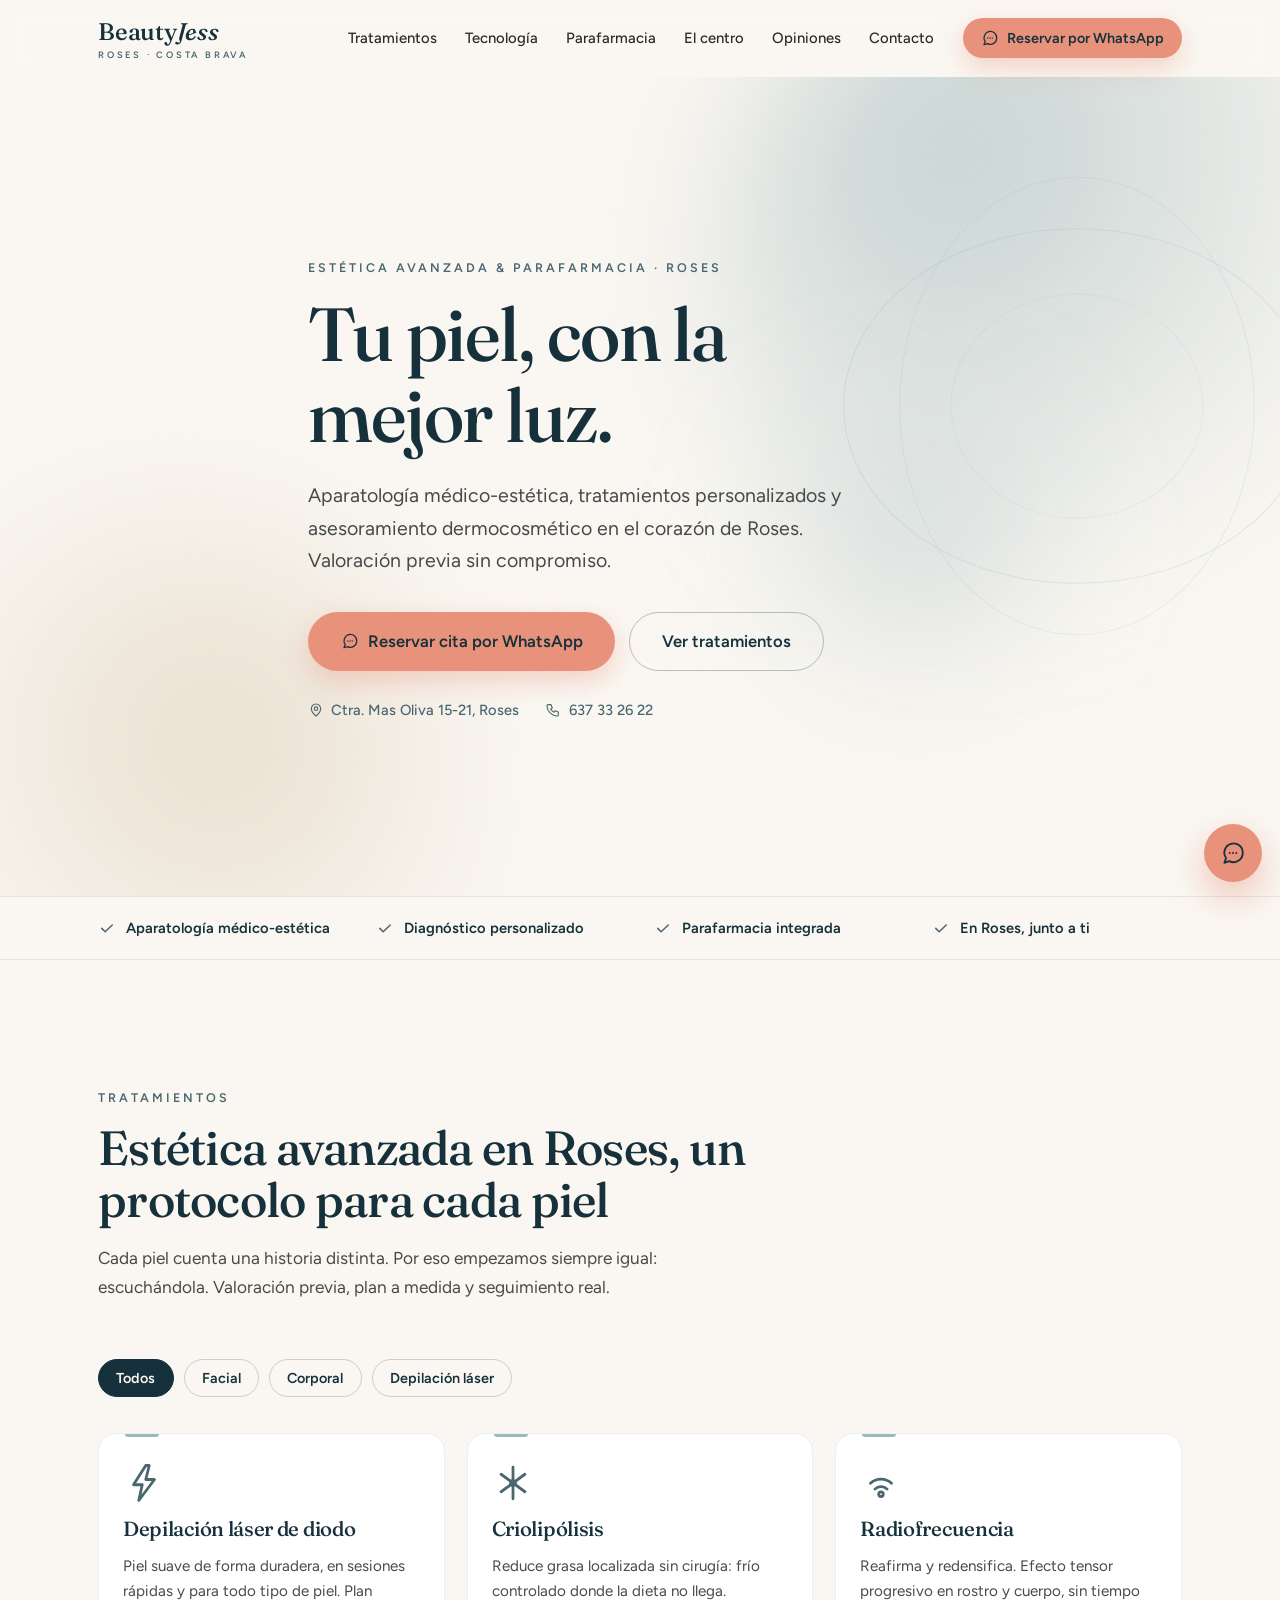
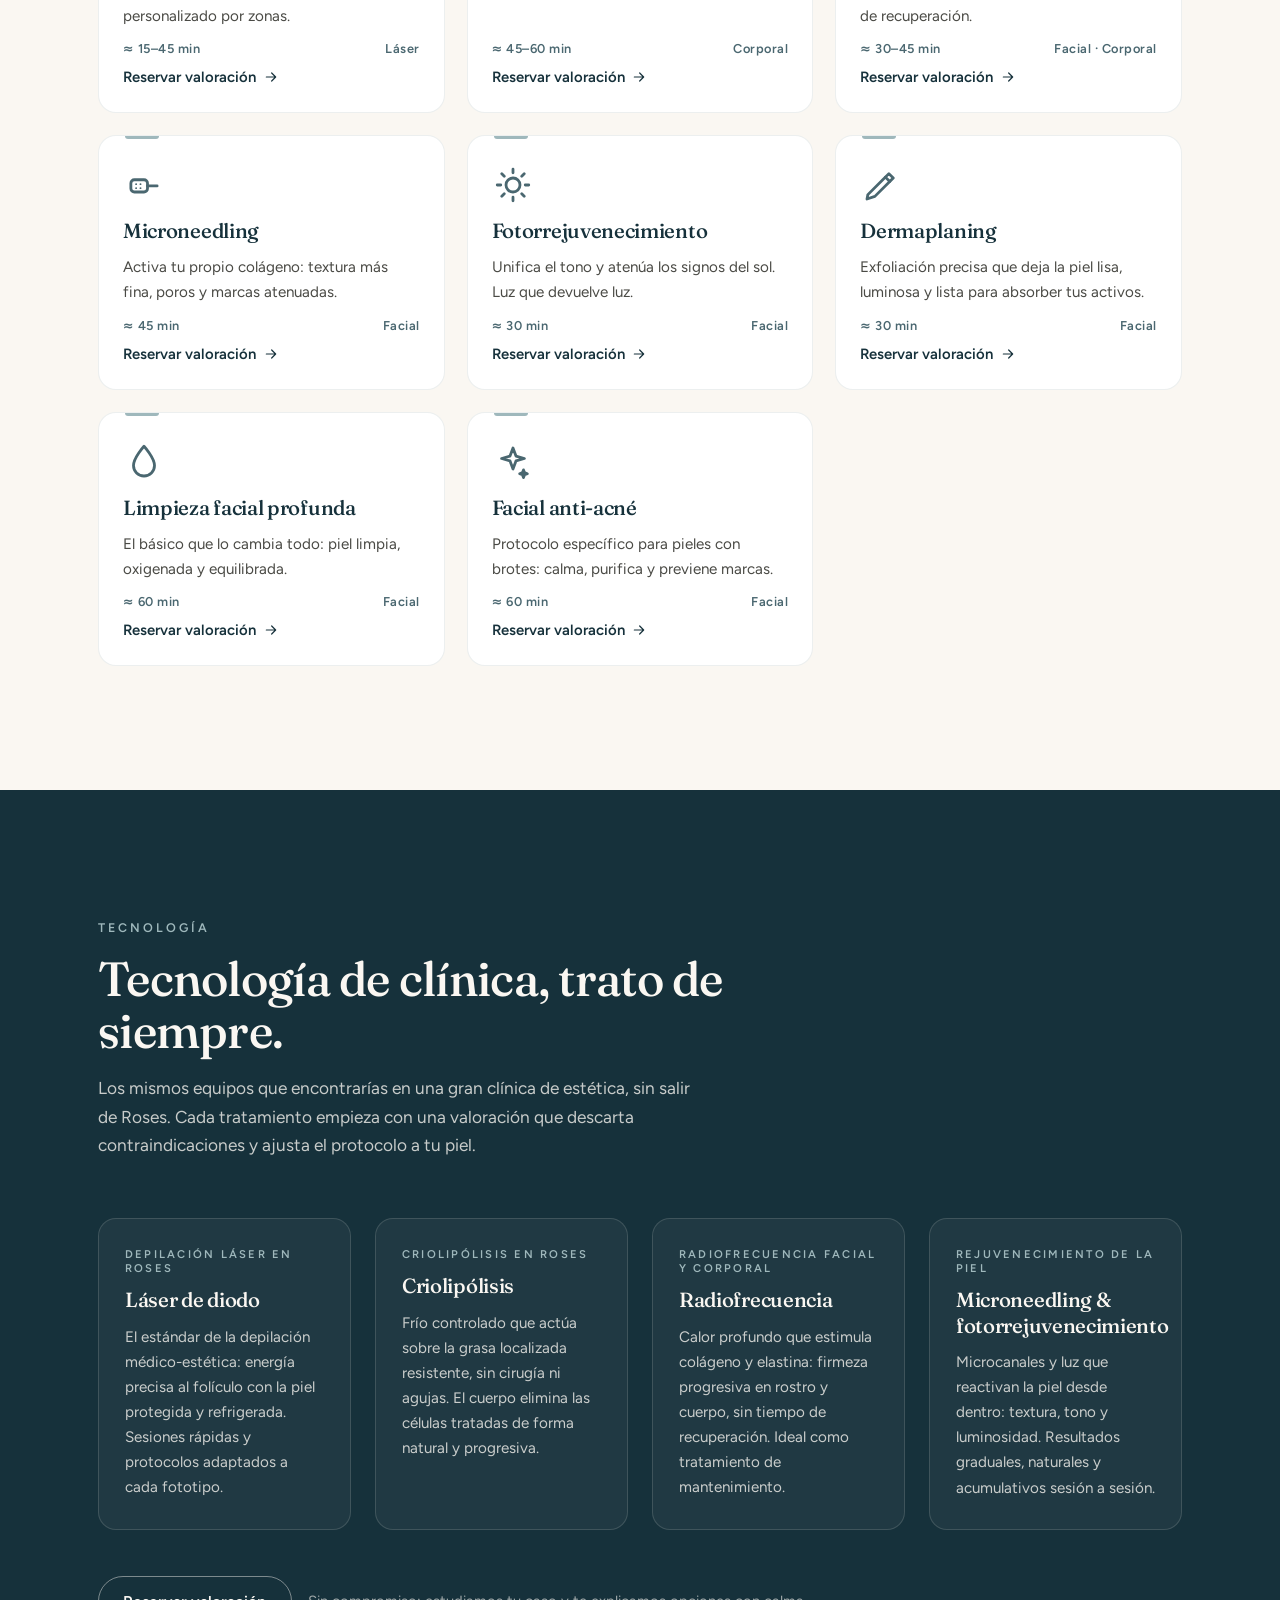
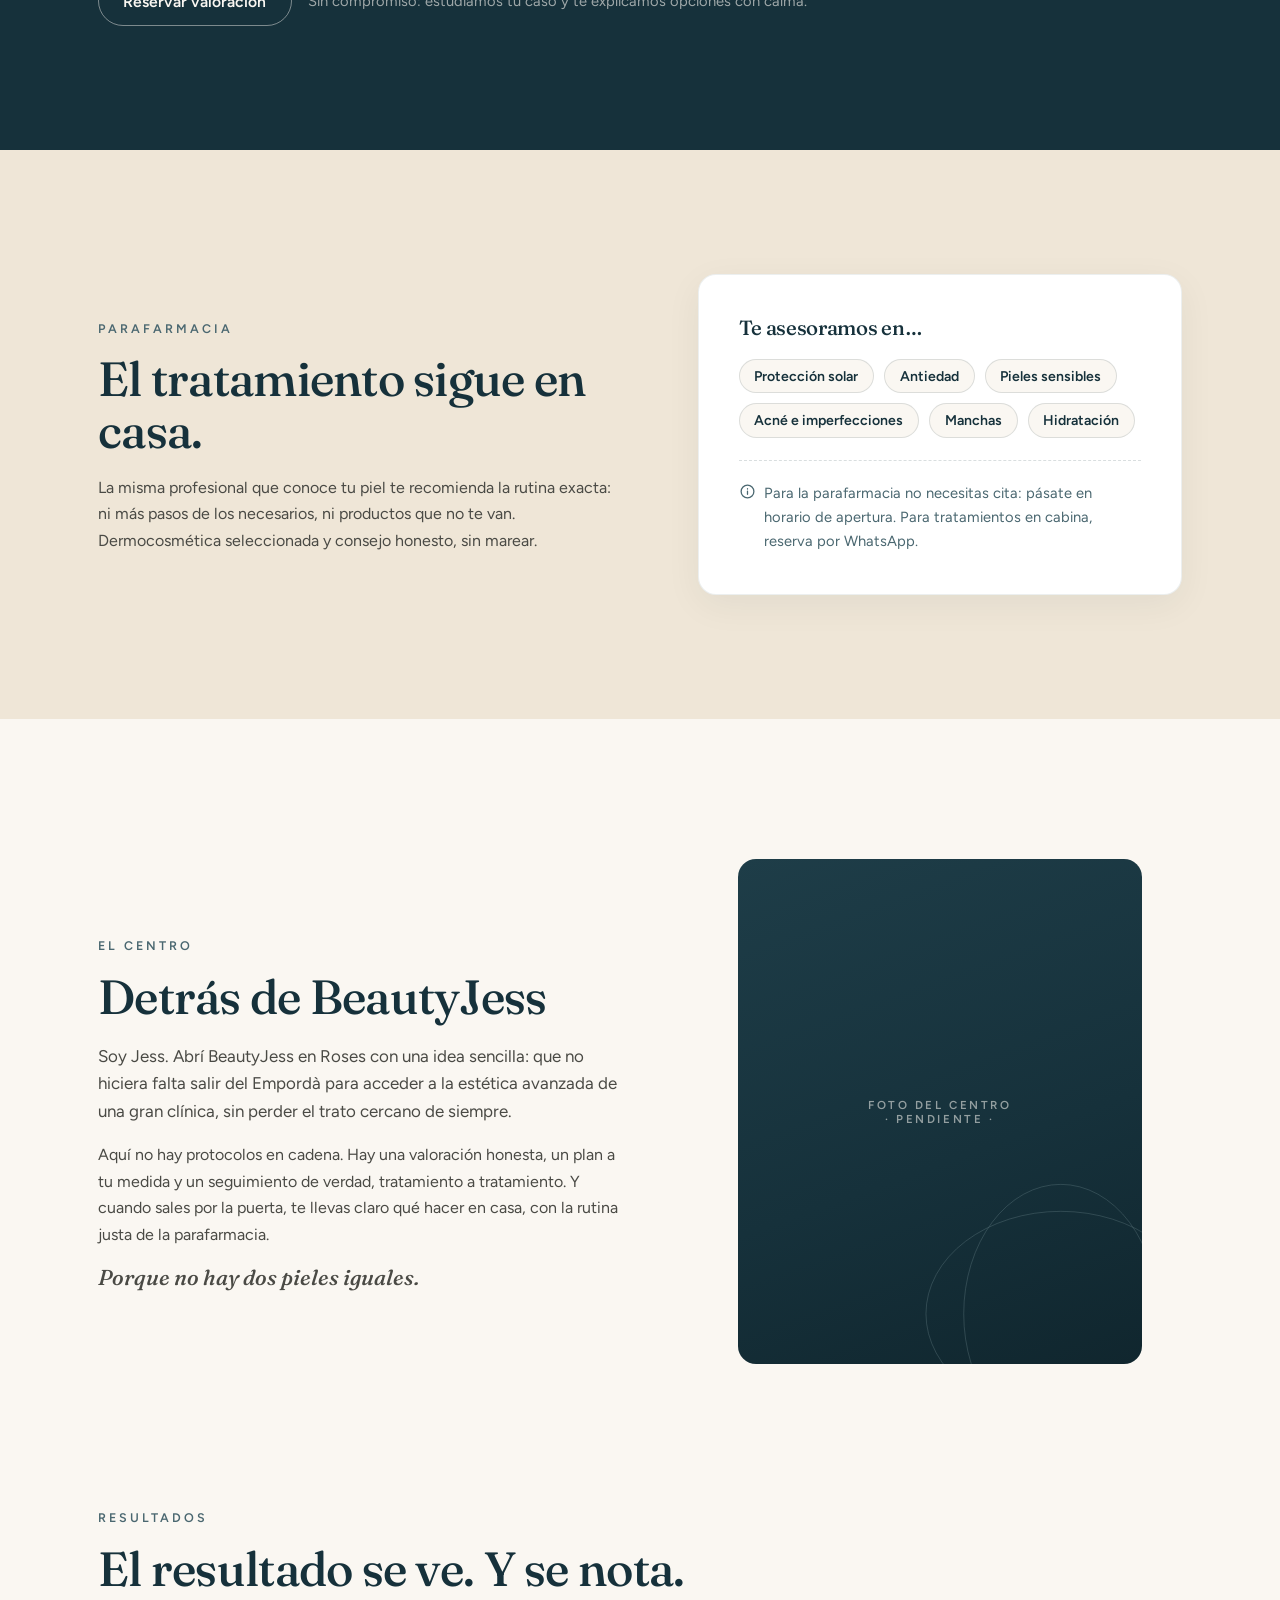
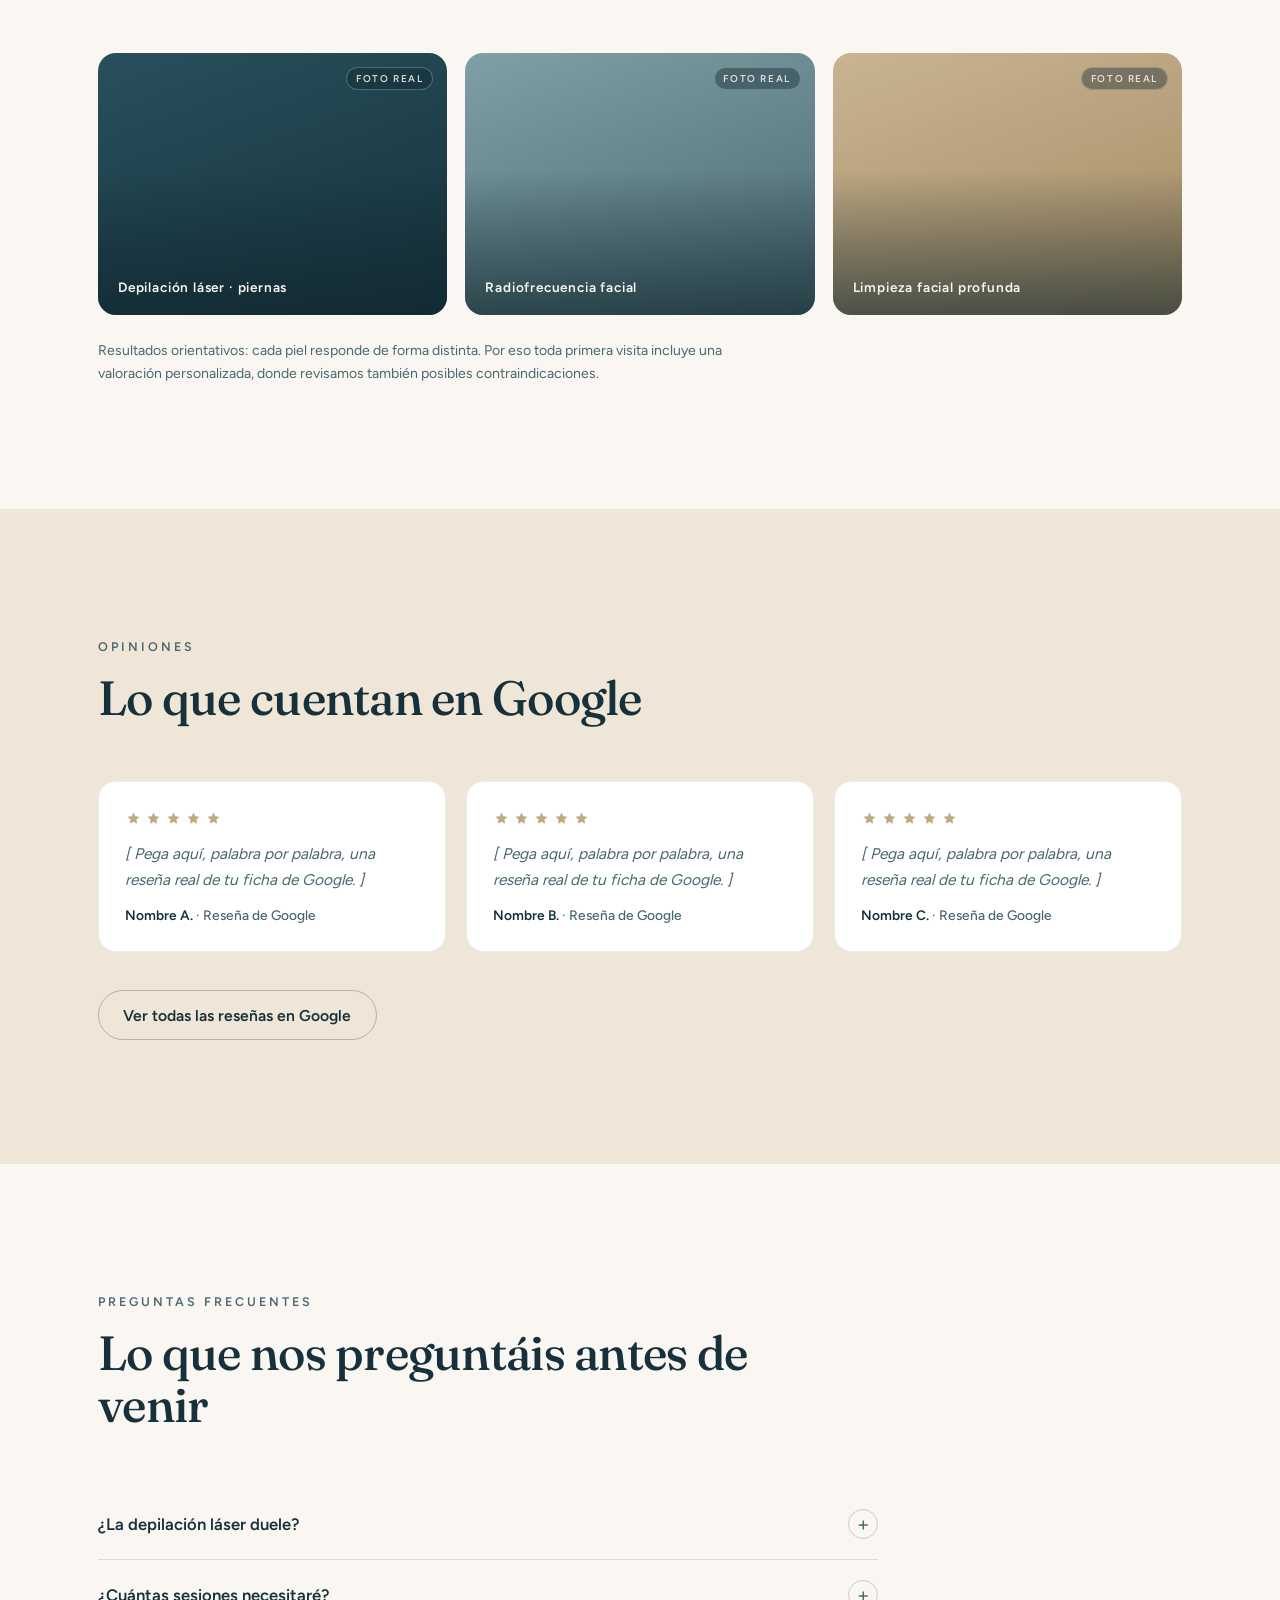
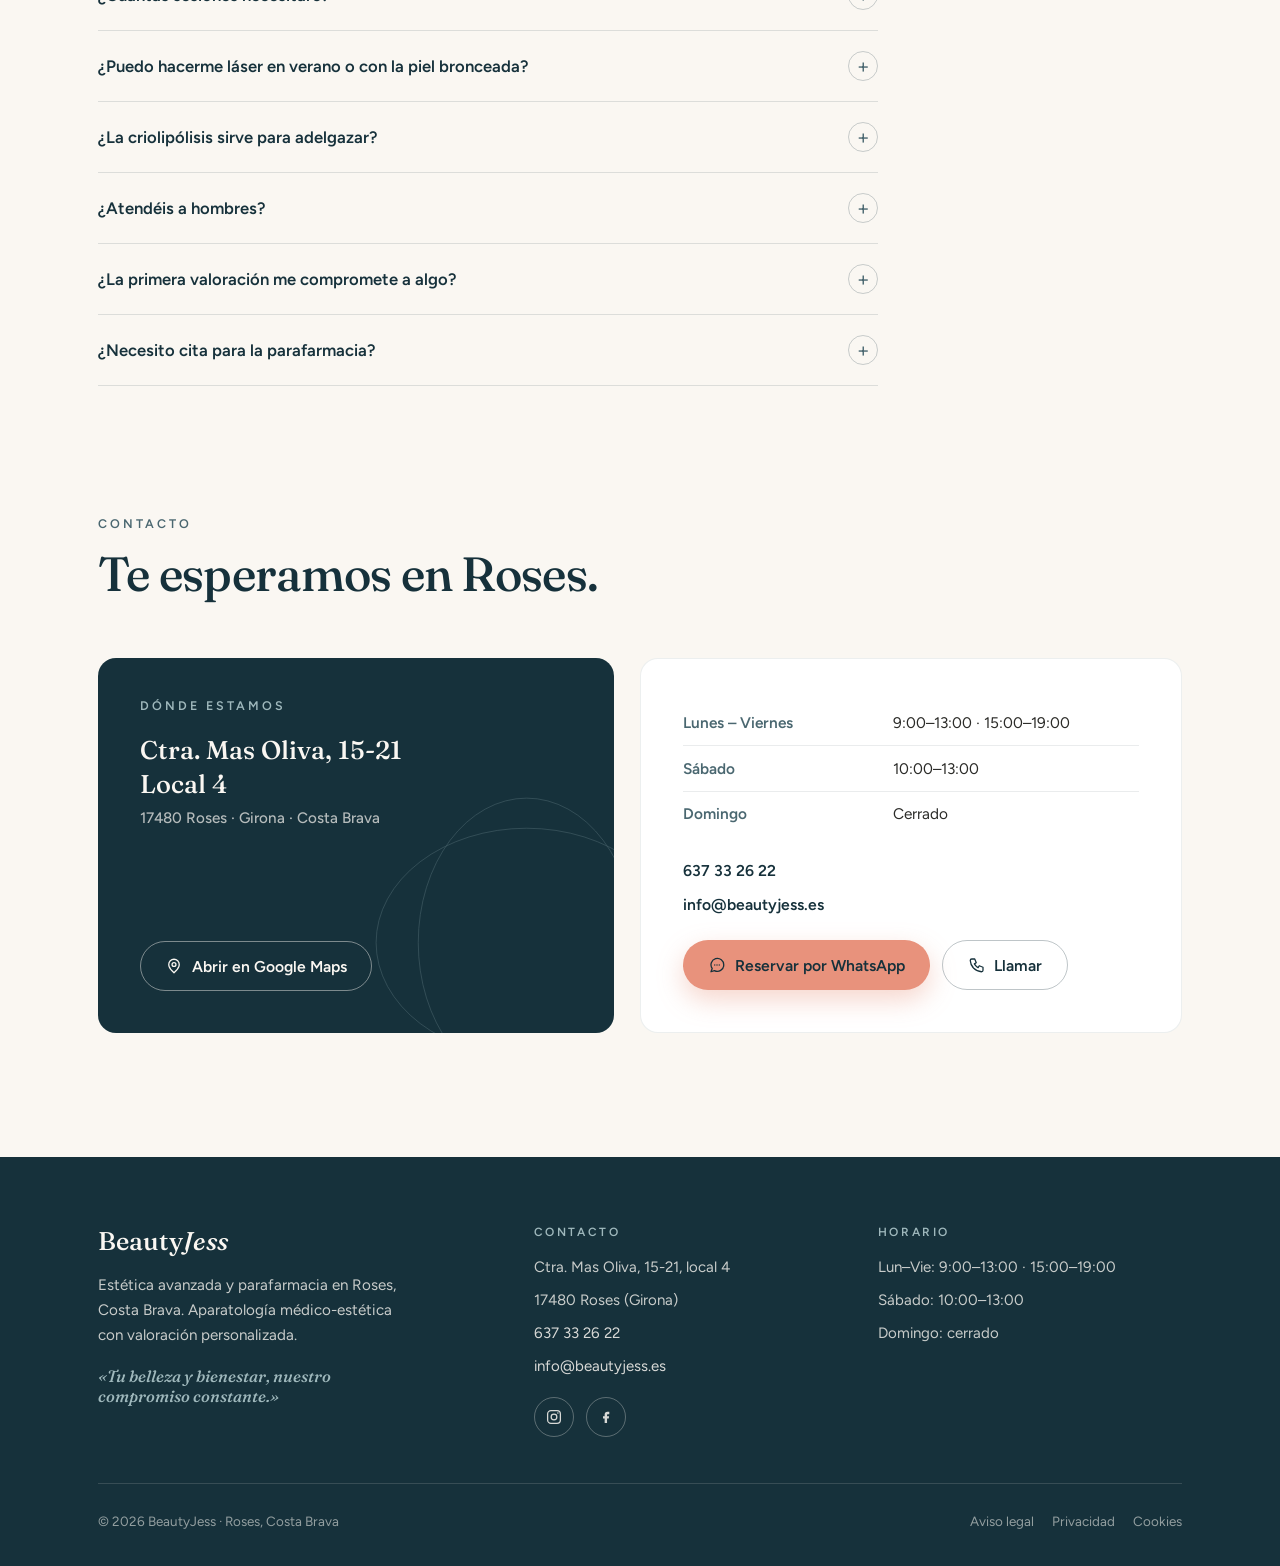
==== index.html @ 6abcefd9 "Add files via upload" ====
<!DOCTYPE html>
<html lang="es">
<head>
<meta charset="UTF-8">
<meta name="viewport" content="width=device-width, initial-scale=1.0">
<title>BeautyJess · Centro de Estética Avanzada y Parafarmacia en Roses (Girona)</title>
<meta name="description" content="Depilación láser de diodo, criolipólisis, radiofrecuencia y tratamientos faciales personalizados en Roses, Costa Brava. Parafarmacia y asesoramiento dermocosmético. Reserva por WhatsApp.">
<link rel="canonical" href="https://beautyjess.es/">
<meta name="robots" content="index, follow">
<meta name="theme-color" content="#FAF7F2">

<!-- Open Graph -->
<meta property="og:type" content="website">
<meta property="og:locale" content="es_ES">
<meta property="og:url" content="https://beautyjess.es/">
<meta property="og:title" content="BeautyJess · Estética Avanzada y Parafarmacia en Roses">
<meta property="og:description" content="Aparatología médico-estética, tratamientos personalizados y dermocosmética en el corazón de Roses. Reserva tu valoración por WhatsApp.">
<meta property="og:image" content="https://beautyjess.es/img/og-cover.jpg"><!-- [CONFIRMAR] sustituir por foto real del local (1200x630) -->
<meta property="og:image:width" content="1200">
<meta property="og:image:height" content="630">
<meta property="og:image:alt" content="BeautyJess — Estética avanzada y parafarmacia en Roses">
<meta name="twitter:card" content="summary_large_image">
<meta name="twitter:image" content="https://beautyjess.es/img/og-cover.jpg">

<link rel="icon" href="img/favicon.svg" type="image/svg+xml">
<link rel="icon" href="img/favicon-32.png" sizes="32x32" type="image/png">
<link rel="apple-touch-icon" href="img/apple-touch-icon.png">

<link rel="preload" href="fonts/fraunces-latin.woff2" as="font" type="font/woff2" crossorigin>
<link rel="preload" href="fonts/figtree-latin.woff2" as="font" type="font/woff2" crossorigin>
<link rel="stylesheet" href="css/styles.css">

<!-- [CONFIRMAR] geo exacta del local (ahora aproximada al área de Ctra. Mas Oliva, Roses) -->
<script type="application/ld+json">
{
  "@context": "https://schema.org",
  "@type": "BeautySalon",
  "name": "BeautyJess",
  "alternateName": "Beauty Centre d'estètica Jess",
  "description": "Centro de estética avanzada y parafarmacia en Roses (Girona): depilación láser de diodo, criolipólisis, radiofrecuencia, microneedling y tratamientos faciales personalizados.",
  "url": "https://beautyjess.es/",
  "telephone": "+34637332622",
  "email": "info@beautyjess.es",
  "image": "https://beautyjess.es/img/og-cover.jpg",
  "priceRange": "€€",
  "address": {
    "@type": "PostalAddress",
    "streetAddress": "Ctra. Mas Oliva, 15-21, local 4",
    "addressLocality": "Roses",
    "addressRegion": "Girona",
    "postalCode": "17480",
    "addressCountry": "ES"
  },
  "geo": { "@type": "GeoCoordinates", "latitude": 42.2680, "longitude": 3.1660 },
  "hasMap": "https://maps.app.goo.gl/zYHU84jc5R4UHhoX9",
  "sameAs": [
    "https://www.instagram.com/beautyjess.es/",
    "https://www.facebook.com/people/__beautyjess/100063543220148/"
  ],
  "openingHoursSpecification": [
    { "@type": "OpeningHoursSpecification", "dayOfWeek": ["Monday","Tuesday","Wednesday","Thursday","Friday"], "opens": "09:00", "closes": "13:00" },
    { "@type": "OpeningHoursSpecification", "dayOfWeek": ["Monday","Tuesday","Wednesday","Thursday","Friday"], "opens": "15:00", "closes": "19:00" },
    { "@type": "OpeningHoursSpecification", "dayOfWeek": "Saturday", "opens": "10:00", "closes": "13:00" }
  ]
}
</script>

</head>
<body>
<a class="skip" href="#main">Saltar al contenido</a>

<!-- ===================================================================
  NOTAS PARA PUBLICAR — datos [CONFIRMAR] con la propietaria:
  1) Instagram activo: ¿@beautyjess.es o @beautyjess_oficial?
  2) Horario exacto actual (tabla de contacto y JSON-LD).
  3) Servicios completos y si se muestran precios.
  4) Marcas de aparatología y de dermocosmética (sección Tecnología y Parafarmacia).
  5) Nombre/formación reales para "El centro" — no inventar titulaciones.
  6) Reseñas REALES de Google → sección Opiniones (ahora placeholders).
  7) Fotos reales del local/cabinas → buscar comentarios "FOTO REAL".
  8) Páginas legales creadas (aviso-legal / privacidad / cookies): completar datos del titular.
==================================================================== -->

<header class="site-header" id="top">
  <div class="container header-inner">
    <a class="brand" href="#inicio" aria-label="BeautyJess, inicio">
      <span class="word">Beauty<em>Jess</em></span>
      <span class="sub">Roses &middot; Costa Brava</span>
    </a>
    <button class="nav-toggle" aria-expanded="false" aria-controls="site-nav" aria-label="Abrir menú">
      <span></span><span></span><span></span>
    </button>
    <nav class="nav" id="site-nav" aria-label="Navegación principal">
      <a href="#tratamientos">Tratamientos</a>
      <a href="#tecnologia">Tecnología</a>
      <a href="#parafarmacia">Parafarmacia</a>
      <a href="#centro">El centro</a>
      <a href="#opiniones">Opiniones</a>
      <a href="#contacto">Contacto</a>
      <a class="btn btn-coral btn-sm" href="https://wa.me/34637332622?text=Hola!%20Quiero%20reservar%20una%20cita%20en%20BeautyJess.%20Me%20interesa%3A%20" target="_blank" rel="noopener">
        <svg viewBox="0 0 24 24" fill="none" stroke="currentColor" stroke-width="1.7" stroke-linecap="round" stroke-linejoin="round" aria-hidden="true"><path d="M21 12a8.5 8.5 0 0 1-12.4 7.5L4 21l1.6-4.4A8.5 8.5 0 1 1 21 12z"/><circle cx="9" cy="12" r=".9" fill="currentColor" stroke="none"/><circle cx="12" cy="12" r=".9" fill="currentColor" stroke="none"/><circle cx="15" cy="12" r=".9" fill="currentColor" stroke="none"/></svg>
        Reservar por WhatsApp
      </a>
    </nav>
  </div>
</header>
<main id="main">

<!-- ========== HERO ========== -->
<section class="hero" id="inicio">
  <div class="caustics" aria-hidden="true">
    <div class="blob blob-1"></div>
    <div class="blob blob-2"></div>
    <div class="blob blob-3"></div>
    <svg class="ripples" viewBox="0 0 600 600" aria-hidden="true">
      <ellipse class="r1" cx="300" cy="300" rx="250" ry="190"/>
      <ellipse class="r2" cx="300" cy="300" rx="190" ry="245"/>
      <ellipse class="r3" cx="300" cy="300" rx="135" ry="120"/>
    </svg>
  </div>
  <div class="container hero-inner">
    <span class="eyebrow">Estética avanzada &amp; parafarmacia &middot; Roses</span>
    <h1>Tu piel, con la mejor&nbsp;luz.</h1>
    <p class="sub">Aparatología médico-estética, tratamientos personalizados y asesoramiento dermocosmético en el corazón de Roses. Valoración previa sin compromiso.</p>
    <div class="hero-ctas">
      <a class="btn btn-coral btn-lg" href="https://wa.me/34637332622?text=Hola!%20Quiero%20reservar%20una%20cita%20en%20BeautyJess.%20Me%20interesa%3A%20" target="_blank" rel="noopener">
        <svg viewBox="0 0 24 24" fill="none" stroke="currentColor" stroke-width="1.7" stroke-linecap="round" stroke-linejoin="round" aria-hidden="true"><path d="M21 12a8.5 8.5 0 0 1-12.4 7.5L4 21l1.6-4.4A8.5 8.5 0 1 1 21 12z"/><circle cx="9" cy="12" r=".9" fill="currentColor" stroke="none"/><circle cx="12" cy="12" r=".9" fill="currentColor" stroke="none"/><circle cx="15" cy="12" r=".9" fill="currentColor" stroke="none"/></svg>
        Reservar cita por WhatsApp
      </a>
      <a class="btn btn-ghost btn-lg" href="#tratamientos">Ver tratamientos</a>
    </div>
    <div class="hero-meta">
      <span>
        <svg viewBox="0 0 24 24" fill="none" stroke="currentColor" stroke-width="1.7" stroke-linecap="round" stroke-linejoin="round" aria-hidden="true"><path d="M12 21s7-6 7-11a7 7 0 1 0-14 0c0 5 7 11 7 11z"/><circle cx="12" cy="10" r="2.6"/></svg>
        Ctra. Mas Oliva 15-21, Roses
      </span>
      <span>
        <svg viewBox="0 0 24 24" fill="none" stroke="currentColor" stroke-width="1.7" stroke-linecap="round" stroke-linejoin="round" aria-hidden="true"><path d="M5 4h4l2 5-2.5 1.5a12 12 0 0 0 5 5L15 13l5 2v4a2 2 0 0 1-2 2A16 16 0 0 1 3 6a2 2 0 0 1 2-2z"/></svg>
        <a href="tel:+34637332622">637 33 26 22</a>
      </span>
    </div>
  </div>
</section>

<!-- ========== BARRA DE CONFIANZA ========== -->
<div class="trust">
  <div class="container trust-inner">
    <div class="trust-item">
      <svg viewBox="0 0 24 24" fill="none" stroke="currentColor" stroke-width="2" stroke-linecap="round" stroke-linejoin="round" aria-hidden="true"><path d="M5 12.5l4.5 4.5L19 8"/></svg>
      Aparatología médico-estética
    </div>
    <div class="trust-item">
      <svg viewBox="0 0 24 24" fill="none" stroke="currentColor" stroke-width="2" stroke-linecap="round" stroke-linejoin="round" aria-hidden="true"><path d="M5 12.5l4.5 4.5L19 8"/></svg>
      Diagnóstico personalizado
    </div>
    <div class="trust-item">
      <svg viewBox="0 0 24 24" fill="none" stroke="currentColor" stroke-width="2" stroke-linecap="round" stroke-linejoin="round" aria-hidden="true"><path d="M5 12.5l4.5 4.5L19 8"/></svg>
      Parafarmacia integrada
    </div>
    <div class="trust-item">
      <svg viewBox="0 0 24 24" fill="none" stroke="currentColor" stroke-width="2" stroke-linecap="round" stroke-linejoin="round" aria-hidden="true"><path d="M5 12.5l4.5 4.5L19 8"/></svg>
      En Roses, junto a ti
    </div>
  </div>
</div>

<!-- ========== TRATAMIENTOS ========== -->
<section class="section" id="tratamientos">
  <div class="container">
    <div class="section-head reveal">
      <span class="eyebrow">Tratamientos</span>
      <h2>Estética avanzada en Roses, un protocolo para cada piel</h2>
      <p class="lead">Cada piel cuenta una historia distinta. Por eso empezamos siempre igual: escuchándola. Valoración previa, plan a medida y seguimiento real.</p>
    </div>

    <div class="tabs reveal" role="group" aria-label="Filtrar tratamientos">
      <button class="tab" type="button" data-filter="all" aria-pressed="true">Todos</button>
      <button class="tab" type="button" data-filter="facial" aria-pressed="false">Facial</button>
      <button class="tab" type="button" data-filter="corporal" aria-pressed="false">Corporal</button>
      <button class="tab" type="button" data-filter="laser" aria-pressed="false">Depilación láser</button>
    </div>

    <div class="cards">
      <article class="card reveal" data-cat="laser" data-d="0">
        <div class="icon"><svg viewBox="0 0 24 24" fill="none" stroke="currentColor" stroke-width="1.6" stroke-linecap="round" stroke-linejoin="round" aria-hidden="true"><path d="M13 2L6 13h5l-2 9 9-12h-5l2-8z"/></svg></div>
        <h3>Depilación láser de diodo</h3>
        <p>Piel suave de forma duradera, en sesiones rápidas y para todo tipo de piel. Plan personalizado por zonas.</p>
        <div class="meta"><span>&asymp; 15&ndash;45 min</span><span>Láser</span></div>
        <a class="book" href="https://wa.me/34637332622?text=Hola!%20Quiero%20reservar%20una%20cita%20en%20BeautyJess.%20Me%20interesa%3A%20Depilaci%C3%B3n%20l%C3%A1ser%20de%20diodo" target="_blank" rel="noopener">Reservar valoración <svg viewBox="0 0 24 24" fill="none" stroke="currentColor" stroke-width="1.8" stroke-linecap="round" stroke-linejoin="round" aria-hidden="true"><path d="M5 12h13M13 6l6 6-6 6"/></svg></a>
      </article>

      <article class="card reveal" data-cat="corporal" data-d="60">
        <div class="icon"><svg viewBox="0 0 24 24" fill="none" stroke="currentColor" stroke-width="1.6" stroke-linecap="round" stroke-linejoin="round" aria-hidden="true"><path d="M12 3v18M5.2 7l13.6 10M18.8 7L5.2 17"/><circle cx="12" cy="12" r="1.4"/></svg></div>
        <h3>Criolipólisis</h3>
        <p>Reduce grasa localizada sin cirugía: frío controlado donde la dieta no llega.</p>
        <div class="meta"><span>&asymp; 45&ndash;60 min</span><span>Corporal</span></div>
        <a class="book" href="https://wa.me/34637332622?text=Hola!%20Quiero%20reservar%20una%20cita%20en%20BeautyJess.%20Me%20interesa%3A%20Criolip%C3%B3lisis" target="_blank" rel="noopener">Reservar valoración <svg viewBox="0 0 24 24" fill="none" stroke="currentColor" stroke-width="1.8" stroke-linecap="round" stroke-linejoin="round" aria-hidden="true"><path d="M5 12h13M13 6l6 6-6 6"/></svg></a>
      </article>

      <article class="card reveal" data-cat="facial corporal" data-d="120">
        <div class="icon"><svg viewBox="0 0 24 24" fill="none" stroke="currentColor" stroke-width="1.6" stroke-linecap="round" stroke-linejoin="round" aria-hidden="true"><path d="M8.5 15.5a5 5 0 0 1 7 0"/><path d="M6 12.2a8.8 8.8 0 0 1 12 0"/><circle cx="12" cy="18.4" r="1.3"/></svg></div>
        <h3>Radiofrecuencia</h3>
        <p>Reafirma y redensifica. Efecto tensor progresivo en rostro y cuerpo, sin tiempo de recuperación.</p>
        <div class="meta"><span>&asymp; 30&ndash;45 min</span><span>Facial &middot; Corporal</span></div>
        <a class="book" href="https://wa.me/34637332622?text=Hola!%20Quiero%20reservar%20una%20cita%20en%20BeautyJess.%20Me%20interesa%3A%20Radiofrecuencia" target="_blank" rel="noopener">Reservar valoración <svg viewBox="0 0 24 24" fill="none" stroke="currentColor" stroke-width="1.8" stroke-linecap="round" stroke-linejoin="round" aria-hidden="true"><path d="M5 12h13M13 6l6 6-6 6"/></svg></a>
      </article>

      <article class="card reveal" data-cat="facial" data-d="180">
        <div class="icon"><svg viewBox="0 0 24 24" fill="none" stroke="currentColor" stroke-width="1.6" stroke-linecap="round" stroke-linejoin="round" aria-hidden="true"><rect x="4.5" y="9" width="9.5" height="7" rx="2"/><path d="M14 12.5h5.5"/><circle cx="7.5" cy="11.5" r=".55" fill="currentColor" stroke="none"/><circle cx="10" cy="11.5" r=".55" fill="currentColor" stroke="none"/><circle cx="7.5" cy="13.8" r=".55" fill="currentColor" stroke="none"/><circle cx="10" cy="13.8" r=".55" fill="currentColor" stroke="none"/></svg></div>
        <h3>Microneedling</h3>
        <p>Activa tu propio colágeno: textura más fina, poros y marcas atenuadas.</p>
        <div class="meta"><span>&asymp; 45 min</span><span>Facial</span></div>
        <a class="book" href="https://wa.me/34637332622?text=Hola!%20Quiero%20reservar%20una%20cita%20en%20BeautyJess.%20Me%20interesa%3A%20Microneedling" target="_blank" rel="noopener">Reservar valoración <svg viewBox="0 0 24 24" fill="none" stroke="currentColor" stroke-width="1.8" stroke-linecap="round" stroke-linejoin="round" aria-hidden="true"><path d="M5 12h13M13 6l6 6-6 6"/></svg></a>
      </article>

      <article class="card reveal" data-cat="facial" data-d="0">
        <div class="icon"><svg viewBox="0 0 24 24" fill="none" stroke="currentColor" stroke-width="1.6" stroke-linecap="round" stroke-linejoin="round" aria-hidden="true"><circle cx="12" cy="12" r="4"/><path d="M12 3v2M12 19v2M3 12h2M19 12h2M5.6 5.6l1.4 1.4M17 17l1.4 1.4M18.4 5.6L17 7M7 17l-1.4 1.4"/></svg></div>
        <h3>Fotorrejuvenecimiento</h3>
        <p>Unifica el tono y atenúa los signos del sol. Luz que devuelve luz.</p>
        <div class="meta"><span>&asymp; 30 min</span><span>Facial</span></div>
        <a class="book" href="https://wa.me/34637332622?text=Hola!%20Quiero%20reservar%20una%20cita%20en%20BeautyJess.%20Me%20interesa%3A%20Fotorrejuvenecimiento" target="_blank" rel="noopener">Reservar valoración <svg viewBox="0 0 24 24" fill="none" stroke="currentColor" stroke-width="1.8" stroke-linecap="round" stroke-linejoin="round" aria-hidden="true"><path d="M5 12h13M13 6l6 6-6 6"/></svg></a>
      </article>

      <article class="card reveal" data-cat="facial" data-d="60">
        <div class="icon"><svg viewBox="0 0 24 24" fill="none" stroke="currentColor" stroke-width="1.6" stroke-linecap="round" stroke-linejoin="round" aria-hidden="true"><path d="M4.5 17.5L16.5 5.5l2.5 2.5L8.5 18.5 4 20z"/><path d="M14.5 7.5l2.5 2.5"/></svg></div>
        <h3>Dermaplaning</h3>
        <p>Exfoliación precisa que deja la piel lisa, luminosa y lista para absorber tus activos.</p>
        <div class="meta"><span>&asymp; 30 min</span><span>Facial</span></div>
        <a class="book" href="https://wa.me/34637332622?text=Hola!%20Quiero%20reservar%20una%20cita%20en%20BeautyJess.%20Me%20interesa%3A%20Dermaplaning" target="_blank" rel="noopener">Reservar valoración <svg viewBox="0 0 24 24" fill="none" stroke="currentColor" stroke-width="1.8" stroke-linecap="round" stroke-linejoin="round" aria-hidden="true"><path d="M5 12h13M13 6l6 6-6 6"/></svg></a>
      </article>

      <article class="card reveal" data-cat="facial" data-d="120">
        <div class="icon"><svg viewBox="0 0 24 24" fill="none" stroke="currentColor" stroke-width="1.6" stroke-linecap="round" stroke-linejoin="round" aria-hidden="true"><path d="M12 3s6 6.6 6 11a6 6 0 0 1-12 0c0-4.4 6-11 6-11z"/></svg></div>
        <h3>Limpieza facial profunda</h3>
        <p>El básico que lo cambia todo: piel limpia, oxigenada y equilibrada.</p>
        <div class="meta"><span>&asymp; 60 min</span><span>Facial</span></div>
        <a class="book" href="https://wa.me/34637332622?text=Hola!%20Quiero%20reservar%20una%20cita%20en%20BeautyJess.%20Me%20interesa%3A%20Limpieza%20facial%20profunda" target="_blank" rel="noopener">Reservar valoración <svg viewBox="0 0 24 24" fill="none" stroke="currentColor" stroke-width="1.8" stroke-linecap="round" stroke-linejoin="round" aria-hidden="true"><path d="M5 12h13M13 6l6 6-6 6"/></svg></a>
      </article>

      <article class="card reveal" data-cat="facial" data-d="180">
        <div class="icon"><svg viewBox="0 0 24 24" fill="none" stroke="currentColor" stroke-width="1.6" stroke-linecap="round" stroke-linejoin="round" aria-hidden="true"><path d="M12 4l1.7 4.6L18.5 10l-4.8 1.4L12 16l-1.7-4.6L5.5 10l4.8-1.4z"/><path d="M18 16.5l.6 1.6 1.6.6-1.6.6-.6 1.6-.6-1.6-1.6-.6 1.6-.6z"/></svg></div>
        <h3>Facial anti-acné</h3>
        <p>Protocolo específico para pieles con brotes: calma, purifica y previene marcas.</p>
        <div class="meta"><span>&asymp; 60 min</span><span>Facial</span></div>
        <a class="book" href="https://wa.me/34637332622?text=Hola!%20Quiero%20reservar%20una%20cita%20en%20BeautyJess.%20Me%20interesa%3A%20Facial%20anti-acn%C3%A9" target="_blank" rel="noopener">Reservar valoración <svg viewBox="0 0 24 24" fill="none" stroke="currentColor" stroke-width="1.8" stroke-linecap="round" stroke-linejoin="round" aria-hidden="true"><path d="M5 12h13M13 6l6 6-6 6"/></svg></a>
      </article>
    </div>
  </div>
</section>
<!-- ========== TECNOLOGÍA ========== -->
<section class="section section--dark" id="tecnologia">
  <div class="container">
    <div class="section-head reveal">
      <span class="eyebrow">Tecnología</span>
      <h2>Tecnología de clínica, trato de siempre.</h2>
      <p class="lead">Los mismos equipos que encontrarías en una gran clínica de estética, sin salir de Roses. Cada tratamiento empieza con una valoración que descarta contraindicaciones y ajusta el protocolo a tu piel.</p>
    </div>
    <!-- [CONFIRMAR] Añadir aquí marcas y modelos de los equipos: da mucha credibilidad -->
    <div class="tech-grid">
      <div class="tech reveal" data-d="0">
        <span class="kw">Depilación láser en Roses</span>
        <h3>Láser de diodo</h3>
        <p>El estándar de la depilación médico-estética: energía precisa al folículo con la piel protegida y refrigerada. Sesiones rápidas y protocolos adaptados a cada fototipo.</p>
      </div>
      <div class="tech reveal" data-d="70">
        <span class="kw">Criolipólisis en Roses</span>
        <h3>Criolipólisis</h3>
        <p>Frío controlado que actúa sobre la grasa localizada resistente, sin cirugía ni agujas. El cuerpo elimina las células tratadas de forma natural y progresiva.</p>
      </div>
      <div class="tech reveal" data-d="140">
        <span class="kw">Radiofrecuencia facial y corporal</span>
        <h3>Radiofrecuencia</h3>
        <p>Calor profundo que estimula colágeno y elastina: firmeza progresiva en rostro y cuerpo, sin tiempo de recuperación. Ideal como tratamiento de mantenimiento.</p>
      </div>
      <div class="tech reveal" data-d="210">
        <span class="kw">Rejuvenecimiento de la piel</span>
        <h3>Microneedling &amp; fotorrejuvenecimiento</h3>
        <p>Microcanales y luz que reactivan la piel desde dentro: textura, tono y luminosidad. Resultados graduales, naturales y acumulativos sesión a sesión.</p>
      </div>
    </div>
    <div class="tech-cta reveal">
      <a class="btn btn-light" href="https://wa.me/34637332622?text=Hola!%20Quiero%20reservar%20una%20cita%20en%20BeautyJess.%20Me%20interesa%3A%20Valoraci%C3%B3n%20personalizada" target="_blank" rel="noopener">Reservar valoración</a>
      <span class="hint">Sin compromiso: estudiamos tu caso y te explicamos opciones con calma.</span>
    </div>
  </div>
</section>

<!-- ========== PARAFARMACIA ========== -->
<section class="section section--arena" id="parafarmacia">
  <div class="container para-grid">
    <div class="reveal">
      <span class="eyebrow">Parafarmacia</span>
      <h2>El tratamiento sigue en casa.</h2>
      <p class="lead para-lead">La misma profesional que conoce tu piel te recomienda la rutina exacta: ni más pasos de los necesarios, ni productos que no te van. Dermocosmética seleccionada y consejo honesto, sin marear.</p>
    </div>
    <div class="para-panel reveal" data-d="80">
      <h3>Te asesoramos en&hellip;</h3>
      <!-- [CONFIRMAR] Marcas de dermocosmética que se trabajan: añadir logos o nombres aquí -->
      <div class="chips">
        <span class="chip">Protección solar</span>
        <span class="chip">Antiedad</span>
        <span class="chip">Pieles sensibles</span>
        <span class="chip">Acné e imperfecciones</span>
        <span class="chip">Manchas</span>
        <span class="chip">Hidratación</span>
      </div>
      <p class="para-note">
        <svg viewBox="0 0 24 24" fill="none" stroke="currentColor" stroke-width="1.8" stroke-linecap="round" stroke-linejoin="round" aria-hidden="true"><circle cx="12" cy="12" r="9"/><path d="M12 8v.5M12 11.5V16"/></svg>
        Para la parafarmacia no necesitas cita: pásate en horario de apertura. Para tratamientos en cabina, reserva por WhatsApp.
      </p>
    </div>
  </div>
</section>

<!-- ========== EL CENTRO ========== -->
<section class="section" id="centro">
  <div class="container centro-grid">
    <div class="centro-text reveal">
      <span class="eyebrow">El centro</span>
      <h2>Detrás de BeautyJess</h2>
      <!-- [CONFIRMAR] Nombre completo, formación y trayectoria reales. No inventar titulaciones. -->
      <p>Soy Jess. Abrí BeautyJess en Roses con una idea sencilla: que no hiciera falta salir del Empordà para acceder a la estética avanzada de una gran clínica, sin perder el trato cercano de siempre.</p>
      <p>Aquí no hay protocolos en cadena. Hay una valoración honesta, un plan a tu medida y un seguimiento de verdad, tratamiento a tratamiento. Y cuando sales por la puerta, te llevas claro qué hacer en casa, con la rutina justa de la parafarmacia.</p>
      <p class="firma">Porque no hay dos pieles iguales.</p>
    </div>
    <figure class="ph reveal" data-d="100" role="img" aria-label="Espacio para fotografía del centro BeautyJess">
      <!-- FOTO REAL: retrato de la profesional o interior del centro (formato vertical 4:5) -->
      <svg class="ph-ripple" viewBox="0 0 600 600" aria-hidden="true">
        <ellipse cx="300" cy="300" rx="250" ry="190"/>
        <ellipse cx="300" cy="300" rx="180" ry="240"/>
      </svg>
      <figcaption class="ph-label">Foto del centro<br>&middot; pendiente &middot;</figcaption>
    </figure>
  </div>
</section>

<!-- ========== RESULTADOS ========== -->
<section class="section section--tight" id="resultados">
  <div class="container">
    <div class="section-head reveal">
      <span class="eyebrow">Resultados</span>
      <h2>El resultado se ve. Y se nota.</h2>
    </div>
    <!-- [CONFIRMAR] Sustituir por fotos reales de tratamientos / antes-después CON consentimiento firmado de las clientas -->
    <div class="tiles">
      <div class="tile tile-1 reveal" data-d="0">
        <span class="pend">Foto real</span>
        <span class="tile-label">Depilación láser &middot; piernas</span>
      </div>
      <div class="tile tile-2 reveal" data-d="70">
        <span class="pend">Foto real</span>
        <span class="tile-label">Radiofrecuencia facial</span>
      </div>
      <div class="tile tile-3 reveal" data-d="140">
        <span class="pend">Foto real</span>
        <span class="tile-label">Limpieza facial profunda</span>
      </div>
    </div>
    <p class="disclaimer reveal">Resultados orientativos: cada piel responde de forma distinta. Por eso toda primera visita incluye una valoración personalizada, donde revisamos también posibles contraindicaciones.</p>
  </div>
</section>
<!-- ========== OPINIONES ========== -->
<section class="section section--arena" id="opiniones">
  <div class="container">
    <div class="section-head reveal">
      <span class="eyebrow">Opiniones</span>
      <h2>Lo que cuentan en Google</h2>
    </div>
    <!-- [CONFIRMAR] Sustituir los tres textos por reseñas REALES copiadas palabra por palabra
         de la ficha de Google Business. No inventar nunca testimonios. -->
    <div class="reviews">
      <article class="review reveal" data-d="0">
        <div class="stars" aria-hidden="true">
          <svg viewBox="0 0 24 24" fill="currentColor"><path d="M12 3.4l2.5 5.3 5.8.8-4.2 4.1 1 5.7L12 16.6 6.9 19.3l1-5.7-4.2-4.1 5.8-.8z"/></svg>
          <svg viewBox="0 0 24 24" fill="currentColor"><path d="M12 3.4l2.5 5.3 5.8.8-4.2 4.1 1 5.7L12 16.6 6.9 19.3l1-5.7-4.2-4.1 5.8-.8z"/></svg>
          <svg viewBox="0 0 24 24" fill="currentColor"><path d="M12 3.4l2.5 5.3 5.8.8-4.2 4.1 1 5.7L12 16.6 6.9 19.3l1-5.7-4.2-4.1 5.8-.8z"/></svg>
          <svg viewBox="0 0 24 24" fill="currentColor"><path d="M12 3.4l2.5 5.3 5.8.8-4.2 4.1 1 5.7L12 16.6 6.9 19.3l1-5.7-4.2-4.1 5.8-.8z"/></svg>
          <svg viewBox="0 0 24 24" fill="currentColor"><path d="M12 3.4l2.5 5.3 5.8.8-4.2 4.1 1 5.7L12 16.6 6.9 19.3l1-5.7-4.2-4.1 5.8-.8z"/></svg>
        </div>
        <span class="sr-only">Valoración: 5 de 5 estrellas</span>
        <blockquote><span class="placeholder">[ Pega aquí, palabra por palabra, una reseña real de tu ficha de Google. ]</span></blockquote>
        <cite>Nombre A. <span>&middot; Reseña de Google</span></cite>
      </article>
      <article class="review reveal" data-d="70">
        <div class="stars" aria-hidden="true">
          <svg viewBox="0 0 24 24" fill="currentColor"><path d="M12 3.4l2.5 5.3 5.8.8-4.2 4.1 1 5.7L12 16.6 6.9 19.3l1-5.7-4.2-4.1 5.8-.8z"/></svg>
          <svg viewBox="0 0 24 24" fill="currentColor"><path d="M12 3.4l2.5 5.3 5.8.8-4.2 4.1 1 5.7L12 16.6 6.9 19.3l1-5.7-4.2-4.1 5.8-.8z"/></svg>
          <svg viewBox="0 0 24 24" fill="currentColor"><path d="M12 3.4l2.5 5.3 5.8.8-4.2 4.1 1 5.7L12 16.6 6.9 19.3l1-5.7-4.2-4.1 5.8-.8z"/></svg>
          <svg viewBox="0 0 24 24" fill="currentColor"><path d="M12 3.4l2.5 5.3 5.8.8-4.2 4.1 1 5.7L12 16.6 6.9 19.3l1-5.7-4.2-4.1 5.8-.8z"/></svg>
          <svg viewBox="0 0 24 24" fill="currentColor"><path d="M12 3.4l2.5 5.3 5.8.8-4.2 4.1 1 5.7L12 16.6 6.9 19.3l1-5.7-4.2-4.1 5.8-.8z"/></svg>
        </div>
        <span class="sr-only">Valoración: 5 de 5 estrellas</span>
        <blockquote><span class="placeholder">[ Pega aquí, palabra por palabra, una reseña real de tu ficha de Google. ]</span></blockquote>
        <cite>Nombre B. <span>&middot; Reseña de Google</span></cite>
      </article>
      <article class="review reveal" data-d="140">
        <div class="stars" aria-hidden="true">
          <svg viewBox="0 0 24 24" fill="currentColor"><path d="M12 3.4l2.5 5.3 5.8.8-4.2 4.1 1 5.7L12 16.6 6.9 19.3l1-5.7-4.2-4.1 5.8-.8z"/></svg>
          <svg viewBox="0 0 24 24" fill="currentColor"><path d="M12 3.4l2.5 5.3 5.8.8-4.2 4.1 1 5.7L12 16.6 6.9 19.3l1-5.7-4.2-4.1 5.8-.8z"/></svg>
          <svg viewBox="0 0 24 24" fill="currentColor"><path d="M12 3.4l2.5 5.3 5.8.8-4.2 4.1 1 5.7L12 16.6 6.9 19.3l1-5.7-4.2-4.1 5.8-.8z"/></svg>
          <svg viewBox="0 0 24 24" fill="currentColor"><path d="M12 3.4l2.5 5.3 5.8.8-4.2 4.1 1 5.7L12 16.6 6.9 19.3l1-5.7-4.2-4.1 5.8-.8z"/></svg>
          <svg viewBox="0 0 24 24" fill="currentColor"><path d="M12 3.4l2.5 5.3 5.8.8-4.2 4.1 1 5.7L12 16.6 6.9 19.3l1-5.7-4.2-4.1 5.8-.8z"/></svg>
        </div>
        <span class="sr-only">Valoración: 5 de 5 estrellas</span>
        <blockquote><span class="placeholder">[ Pega aquí, palabra por palabra, una reseña real de tu ficha de Google. ]</span></blockquote>
        <cite>Nombre C. <span>&middot; Reseña de Google</span></cite>
      </article>
    </div>
    <div class="reviews-cta reveal">
      <a class="btn btn-ghost" href="https://maps.app.goo.gl/zYHU84jc5R4UHhoX9" target="_blank" rel="noopener">Ver todas las reseñas en Google</a>
    </div>
  </div>
</section>

<!-- ========== FAQ ========== -->
<section class="section" id="faq">
  <div class="container">
    <div class="section-head reveal">
      <span class="eyebrow">Preguntas frecuentes</span>
      <h2>Lo que nos preguntáis antes de venir</h2>
    </div>
    <div class="faq reveal">
      <details>
        <summary>¿La depilación láser duele? <span class="plus" aria-hidden="true">+</span></summary>
        <p>Se nota un calor breve, como pequeños chasquidos. El láser de diodo trabaja con la piel refrigerada y ajustamos la potencia a tu sensibilidad en cada sesión.</p>
      </details>
      <details>
        <summary>¿Cuántas sesiones necesitaré? <span class="plus" aria-hidden="true">+</span></summary>
        <p>Depende de la zona, del tipo de vello y de tu piel. Por eso la primera visita es una valoración: salimos de ella con un plan claro y realista, sin promesas infladas.</p>
      </details>
      <details>
        <summary>¿Puedo hacerme láser en verano o con la piel bronceada? <span class="plus" aria-hidden="true">+</span></summary>
        <p>Con precaución, sí: valoramos tu fototipo y el estado de tu piel antes de cada sesión, y adaptamos el protocolo. Si en algún momento no es seguro tratar una zona, te lo decimos claramente.</p>
      </details>
      <details>
        <summary>¿La criolipólisis sirve para adelgazar? <span class="plus" aria-hidden="true">+</span></summary>
        <p>No: es un tratamiento de remodelación para la grasa localizada que se resiste a la dieta y al ejercicio. No sustituye unos hábitos saludables; los complementa.</p>
      </details>
      <details>
        <summary>¿Atendéis a hombres? <span class="plus" aria-hidden="true">+</span></summary>
        <p>Por supuesto. Depilación láser, tratamientos faciales y corporales: los protocolos se adaptan a cada piel, no a cada género.</p>
      </details>
      <details>
        <summary>¿La primera valoración me compromete a algo? <span class="plus" aria-hidden="true">+</span></summary>
        <p>A nada. Estudiamos tu caso, te explicamos las opciones y resolvemos dudas. Después decides con calma.</p>
      </details>
      <details>
        <summary>¿Necesito cita para la parafarmacia? <span class="plus" aria-hidden="true">+</span></summary>
        <p>No. Pásate en horario de apertura y te asesoramos sobre tu rutina. Para los tratamientos en cabina sí conviene reservar, mejor por WhatsApp.</p>
      </details>
    </div>
  </div>
</section>

<!-- ========== CONTACTO ========== -->
<section class="section section--tight" id="contacto">
  <div class="container">
    <div class="section-head reveal">
      <span class="eyebrow">Contacto</span>
      <h2>Te esperamos en Roses.</h2>
    </div>
    <div class="contact-grid">
      <div class="loc reveal">
        <svg class="loc-ripple" viewBox="0 0 600 600" aria-hidden="true">
          <ellipse cx="300" cy="300" rx="250" ry="190"/>
          <ellipse cx="300" cy="300" rx="180" ry="240"/>
        </svg>
        <span class="eyebrow">Dónde estamos</span>
        <p class="addr">
          Ctra. Mas Oliva, 15-21<br>Local 4
          <small>17480 Roses &middot; Girona &middot; Costa Brava</small>
        </p>
        <!-- Al publicar, opcional: sustituir el botón por un iframe de Google Maps embebido -->
        <a class="btn btn-light" href="https://maps.app.goo.gl/zYHU84jc5R4UHhoX9" target="_blank" rel="noopener">
          <svg viewBox="0 0 24 24" fill="none" stroke="currentColor" stroke-width="1.7" stroke-linecap="round" stroke-linejoin="round" aria-hidden="true"><path d="M12 21s7-6 7-11a7 7 0 1 0-14 0c0 5 7 11 7 11z"/><circle cx="12" cy="10" r="2.6"/></svg>
          Abrir en Google Maps
        </a>
      </div>
      <div class="info reveal" data-d="80">
        <!-- [CONFIRMAR] Horario actual -->
        <table class="hours">
          <caption class="sr-only">Horario de apertura</caption>
          <tr><td>Lunes &ndash; Viernes</td><td>9:00&ndash;13:00 &middot; 15:00&ndash;19:00</td></tr>
          <tr><td>Sábado</td><td>10:00&ndash;13:00</td></tr>
          <tr><td>Domingo</td><td>Cerrado</td></tr>
        </table>
        <div class="contact-links">
          <a href="tel:+34637332622">637 33 26 22</a>
          <a href="mailto:info@beautyjess.es">info@beautyjess.es</a>
        </div>
        <div class="contact-ctas">
          <a class="btn btn-coral" href="https://wa.me/34637332622?text=Hola!%20Quiero%20reservar%20una%20cita%20en%20BeautyJess.%20Me%20interesa%3A%20" target="_blank" rel="noopener">
            <svg viewBox="0 0 24 24" fill="none" stroke="currentColor" stroke-width="1.7" stroke-linecap="round" stroke-linejoin="round" aria-hidden="true"><path d="M21 12a8.5 8.5 0 0 1-12.4 7.5L4 21l1.6-4.4A8.5 8.5 0 1 1 21 12z"/><circle cx="9" cy="12" r=".9" fill="currentColor" stroke="none"/><circle cx="12" cy="12" r=".9" fill="currentColor" stroke="none"/><circle cx="15" cy="12" r=".9" fill="currentColor" stroke="none"/></svg>
            Reservar por WhatsApp
          </a>
          <a class="btn btn-ghost" href="tel:+34637332622">
            <svg viewBox="0 0 24 24" fill="none" stroke="currentColor" stroke-width="1.7" stroke-linecap="round" stroke-linejoin="round" aria-hidden="true"><path d="M5 4h4l2 5-2.5 1.5a12 12 0 0 0 5 5L15 13l5 2v4a2 2 0 0 1-2 2A16 16 0 0 1 3 6a2 2 0 0 1 2-2z"/></svg>
            Llamar
          </a>
        </div>
      </div>
    </div>
  </div>
</section>

</main>
<!-- ========== FOOTER ========== -->
<footer class="site-footer">
  <div class="container">
    <div class="footer-grid">
      <div class="f-brand">
        <span class="word">Beauty<em>Jess</em></span>
        <p>Estética avanzada y parafarmacia en Roses, Costa Brava. Aparatología médico-estética con valoración personalizada.</p>
        <p class="claim">&laquo;Tu belleza y bienestar, nuestro compromiso constante.&raquo;</p>
      </div>
      <div class="f-col">
        <h3>Contacto</h3>
        <ul>
          <li>Ctra. Mas Oliva, 15-21, local 4</li>
          <li>17480 Roses (Girona)</li>
          <li><a href="tel:+34637332622">637 33 26 22</a></li>
          <li><a href="mailto:info@beautyjess.es">info@beautyjess.es</a></li>
        </ul>
        <div class="social">
          <!-- [CONFIRMAR] cuenta de Instagram activa: @beautyjess.es o @beautyjess_oficial -->
          <a href="https://www.instagram.com/beautyjess.es/" target="_blank" rel="noopener" aria-label="Instagram de BeautyJess">
            <svg viewBox="0 0 24 24" fill="none" stroke="currentColor" stroke-width="1.7" stroke-linecap="round" stroke-linejoin="round" aria-hidden="true"><rect x="3.5" y="3.5" width="17" height="17" rx="4.5"/><circle cx="12" cy="12" r="3.8"/><circle cx="17.2" cy="6.8" r="1" fill="currentColor" stroke="none"/></svg>
          </a>
          <a href="https://www.facebook.com/people/__beautyjess/100063543220148/" target="_blank" rel="noopener" aria-label="Facebook de BeautyJess">
            <svg viewBox="0 0 24 24" fill="currentColor" aria-hidden="true"><path d="M14 8.2h2.4V5h-2.5c-2.4 0-3.7 1.6-3.7 3.7V11H8v3h2.2v6h3.2v-6h2.3l.4-3h-2.7V8.9c0-.4.2-.7.6-.7z"/></svg>
          </a>
        </div>
      </div>
      <div class="f-col">
        <h3>Horario</h3>
        <ul>
          <li>Lun&ndash;Vie: 9:00&ndash;13:00 &middot; 15:00&ndash;19:00</li>
          <li>Sábado: 10:00&ndash;13:00</li>
          <li>Domingo: cerrado</li>
        </ul>
      </div>
    </div>
    <div class="footer-bottom">
      <span>&copy; 2026 BeautyJess &middot; Roses, Costa Brava</span>
      <!-- [CONFIRMAR] Completar en las páginas legales los datos del titular (razón social, NIF) -->
      <nav class="legal" aria-label="Enlaces legales">
        <a href="aviso-legal.html">Aviso legal</a>
        <a href="privacidad.html">Privacidad</a>
        <a href="cookies.html">Cookies</a>
      </nav>
    </div>
  </div>
</footer>

<!-- ========== WHATSAPP FLOTANTE ========== -->
<a class="fab" href="https://wa.me/34637332622?text=Hola!%20Quiero%20reservar%20una%20cita%20en%20BeautyJess.%20Me%20interesa%3A%20" target="_blank" rel="noopener" aria-label="Reservar por WhatsApp">
  <svg viewBox="0 0 24 24" fill="none" stroke="currentColor" stroke-width="1.7" stroke-linecap="round" stroke-linejoin="round" aria-hidden="true"><path d="M21 12a8.5 8.5 0 0 1-12.4 7.5L4 21l1.6-4.4A8.5 8.5 0 1 1 21 12z"/><circle cx="9" cy="12" r=".9" fill="currentColor" stroke="none"/><circle cx="12" cy="12" r=".9" fill="currentColor" stroke="none"/><circle cx="15" cy="12" r=".9" fill="currentColor" stroke="none"/></svg>
</a>

<script src="js/main.js"></script>
</body>
</html>
---- css/styles.css ----
/* ============================================================
   BEAUTYJESS — styles.css
   Tipografías autoalojadas (sin peticiones a terceros: mejor
   RGPD y rendimiento). Variable fonts, subset latin.
   ============================================================ */
@font-face{
  font-family:'Fraunces';
  src:url('../fonts/fraunces-latin.woff2') format('woff2-variations');
  font-weight:100 900;font-style:normal;font-display:swap;
}
@font-face{
  font-family:'Fraunces';
  src:url('../fonts/fraunces-latin-italic.woff2') format('woff2-variations');
  font-weight:100 900;font-style:italic;font-display:swap;
}
@font-face{
  font-family:'Figtree';
  src:url('../fonts/figtree-latin.woff2') format('woff2-variations');
  font-weight:300 900;font-style:normal;font-display:swap;
}

/* ============================================================
   BEAUTYJESS · "Llum de l'Empordà"
   Tokens del brief — no modificar sin causa justificada
   ============================================================ */
:root{
  --porcelana:#FAF7F2;
  --tinta:#16313B;
  --arena:#D9C7AE;
  --bruma:#9FB8BC;
  --coral:#E8927C;
  --grafit:#2B2B28;
  /* Derivados (accesibilidad y fondos suaves) */
  --bruma-700:#4A6770;
  --arena-200:#EFE6D7;
  --arena-600:#C2A87E;
  --font-display:'Fraunces',Georgia,'Times New Roman',serif;
  --font-body:'Figtree',system-ui,-apple-system,'Segoe UI',Roboto,sans-serif;
  --radius:18px;
  --maxw:1180px;
  --shadow-soft:0 14px 44px rgba(22,49,59,.12);
  --trans:.25s cubic-bezier(.4,0,.2,1);
}

*,*::before,*::after{box-sizing:border-box}
html{scroll-behavior:smooth}
body{
  margin:0;
  background:var(--porcelana);
  color:var(--grafit);
  font-family:var(--font-body);
  font-size:16px;
  line-height:1.65;
  -webkit-font-smoothing:antialiased;
  text-rendering:optimizeLegibility;
}
img{max-width:100%;display:block}
a{color:inherit}
section[id]{scroll-margin-top:92px}

h1,h2,h3{
  font-family:var(--font-display);
  font-weight:500;
  color:var(--tinta);
  line-height:1.08;
  letter-spacing:-.015em;
  margin:0;
}
h1{font-size:clamp(2.7rem,6.6vw,4.7rem)}
h2{font-size:clamp(2rem,4.2vw,3rem)}
h3{font-size:1.28rem;line-height:1.25}
p{margin:0}

.container{max-width:var(--maxw);margin-inline:auto;padding-inline:clamp(20px,5vw,48px)}
.section{padding-block:clamp(76px,10vw,124px)}
.section--dark{background:var(--tinta);color:var(--porcelana)}
.section--dark h2,.section--dark h3{color:var(--porcelana)}
.section--arena{background:var(--arena-200)}

.eyebrow{
  display:inline-block;
  font:600 .78rem/1 var(--font-body);
  letter-spacing:.24em;
  text-transform:uppercase;
  color:var(--bruma-700);
  margin-bottom:18px;
}
.section--dark .eyebrow{color:var(--bruma)}

.section-head{max-width:700px;margin-bottom:clamp(36px,5vw,58px)}
.section-head .lead{margin-top:18px;font-size:1.08rem;color:#4a4a45;max-width:600px}
.section--dark .section-head .lead{color:rgba(250,247,242,.78)}

/* ---------- Botones ---------- */
.btn{
  display:inline-flex;align-items:center;gap:.55em;
  font:600 .98rem var(--font-body);
  padding:.95em 1.55em;border-radius:999px;
  text-decoration:none;cursor:pointer;border:1.5px solid transparent;
  transition:transform var(--trans),box-shadow var(--trans),background var(--trans),border-color var(--trans);
}
.btn-coral{
  background:var(--coral);color:var(--tinta);
  box-shadow:0 10px 26px rgba(232,146,124,.38);
}
.btn-coral:hover{transform:translateY(-2px);box-shadow:0 16px 34px rgba(232,146,124,.5)}
.btn-ghost{border-color:rgba(22,49,59,.28);color:var(--tinta);background:transparent}
.btn-ghost:hover{border-color:var(--tinta);transform:translateY(-2px)}
.btn-light{border-color:rgba(250,247,242,.45);color:var(--porcelana);background:transparent}
.btn-light:hover{border-color:var(--porcelana);background:rgba(250,247,242,.07);transform:translateY(-2px)}
.btn-lg{padding:1.1em 1.9em;font-size:1.04rem}
.btn-sm{padding:.7em 1.2em;font-size:.9rem}
.btn svg{width:18px;height:18px;flex:none}

:focus-visible{outline:3px solid var(--coral);outline-offset:3px;border-radius:6px}

.skip{
  position:absolute;left:-9999px;top:0;z-index:100;
  background:var(--tinta);color:var(--porcelana);
  padding:12px 20px;border-radius:0 0 12px 0;font-weight:600;text-decoration:none;
}
.skip:focus{left:0}

.sr-only{
  position:absolute;width:1px;height:1px;padding:0;margin:-1px;
  overflow:hidden;clip:rect(0 0 0 0);white-space:nowrap;border:0;
}

/* ---------- Header ---------- */
.site-header{
  position:sticky;top:0;z-index:60;
  background:rgba(250,247,242,.88);
  -webkit-backdrop-filter:blur(12px);backdrop-filter:blur(12px);
  border-bottom:1px solid transparent;
  transition:border-color .3s ease;
}
.site-header.scrolled{border-bottom-color:rgba(22,49,59,.09)}
.header-inner{
  display:flex;align-items:center;justify-content:space-between;
  gap:24px;min-height:76px;
}
.brand{text-decoration:none;line-height:1.05}
.brand .word{
  font:500 1.5rem var(--font-display);color:var(--tinta);letter-spacing:-.01em;
}
.brand .word em{font-style:italic}
.brand .sub{
  display:block;font:600 .58rem var(--font-body);
  letter-spacing:.3em;text-transform:uppercase;color:var(--bruma-700);margin-top:3px;
}
.nav{display:flex;align-items:center;gap:clamp(16px,2.2vw,30px)}
.nav a:not(.btn){
  font:500 .93rem var(--font-body);color:var(--grafit);
  text-decoration:none;position:relative;padding:4px 0;
}
.nav a:not(.btn)::after{
  content:"";position:absolute;left:0;bottom:0;height:2px;width:100%;
  background:var(--tinta);transform:scaleX(0);transform-origin:left;
  transition:transform var(--trans);
}
.nav a:not(.btn):hover::after{transform:scaleX(1)}
.nav-toggle{
  display:none;background:none;border:0;cursor:pointer;padding:10px;
  flex-direction:column;gap:5px;
}
.nav-toggle span{display:block;width:24px;height:2px;background:var(--tinta);transition:transform .3s,opacity .3s}

/* ---------- Hero + firma "luz cáustica" ---------- */
.hero{
  position:relative;overflow:hidden;
  display:flex;align-items:center;
  min-height:min(91svh,860px);
  padding-block:clamp(70px,9vw,110px);
}
.caustics{position:absolute;inset:0;pointer-events:none;z-index:0}
.blob{position:absolute;border-radius:50%;filter:blur(70px)}
.blob-1{
  width:58vw;max-width:780px;aspect-ratio:1;
  top:-20%;right:-14%;
  background:radial-gradient(circle at 32% 32%,rgba(159,184,188,.6),transparent 66%);
  animation:drift1 28s ease-in-out infinite alternate;
}
.blob-2{
  width:48vw;max-width:640px;aspect-ratio:1;
  bottom:-26%;left:-12%;
  background:radial-gradient(circle at 60% 40%,rgba(217,199,174,.55),transparent 64%);
  animation:drift2 34s ease-in-out infinite alternate;
}
.blob-3{
  width:30vw;max-width:380px;aspect-ratio:1;
  top:34%;right:14%;
  background:radial-gradient(circle,rgba(159,184,188,.4),transparent 62%);
  animation:drift3 24s ease-in-out infinite alternate;
}
@keyframes drift1{from{transform:translate3d(0,0,0) scale(1)}to{transform:translate3d(-5%,6%,0) scale(1.09)}}
@keyframes drift2{from{transform:translate3d(0,0,0) scale(1.06)}to{transform:translate3d(6%,-5%,0) scale(1)}}
@keyframes drift3{from{transform:translate3d(0,0,0)}to{transform:translate3d(-8%,8%,0)}}

.ripples{position:absolute;top:6%;right:-6%;width:min(54vw,560px);opacity:.5}
.ripples ellipse{fill:none;stroke:var(--bruma);stroke-width:1.1;transform-origin:300px 300px}
.ripples .r1{animation:spin 70s linear infinite;opacity:.55}
.ripples .r2{animation:spin 95s linear infinite reverse;opacity:.4}
.ripples .r3{animation:spin 120s linear infinite;opacity:.3}
@keyframes spin{to{transform:rotate(360deg)}}

.hero-inner{position:relative;z-index:1;max-width:760px}
.hero .sub{
  margin-top:24px;font-size:clamp(1.05rem,1.6vw,1.22rem);
  color:#454a49;max-width:580px;
}
.hero-ctas{display:flex;flex-wrap:wrap;gap:14px;margin-top:36px}
.hero-meta{
  margin-top:30px;display:flex;flex-wrap:wrap;gap:10px 26px;
  font:500 .92rem var(--font-body);color:var(--bruma-700);
}
.hero-meta a{color:inherit;text-decoration:none}
.hero-meta a:hover{text-decoration:underline;text-underline-offset:3px}
.hero-meta span{display:inline-flex;align-items:center;gap:.5em}
.hero-meta svg{width:16px;height:16px;flex:none}

.hero .eyebrow,.hero h1,.hero .sub,.hero-ctas,.hero-meta{
  animation:heroIn .8s cubic-bezier(.2,.7,.3,1) both;
}
.hero h1{animation-delay:.08s}
.hero .sub{animation-delay:.16s}
.hero-ctas{animation-delay:.24s}
.hero-meta{animation-delay:.32s}
@keyframes heroIn{from{opacity:0;transform:translateY(16px)}to{opacity:1;transform:none}}

/* ---------- Barra de confianza ---------- */
.trust{border-block:1px solid rgba(22,49,59,.1);background:var(--porcelana)}
.trust-inner{
  display:grid;gap:14px 28px;
  grid-template-columns:repeat(auto-fit,minmax(200px,1fr));
  padding-block:22px;
}
.trust-item{
  display:flex;align-items:center;gap:.65em;
  font:600 .92rem var(--font-body);color:var(--tinta);
}
.trust-item svg{width:18px;height:18px;color:var(--bruma-700);flex:none}

/* ---------- Tratamientos ---------- */
.tabs{display:flex;flex-wrap:wrap;gap:10px;margin:0 0 36px}
.tab{
  font:600 .9rem var(--font-body);
  padding:.62em 1.2em;border-radius:999px;
  border:1.5px solid rgba(22,49,59,.2);
  background:transparent;color:var(--tinta);cursor:pointer;
  transition:background var(--trans),color var(--trans),border-color var(--trans);
}
.tab:hover{border-color:var(--tinta)}
.tab[aria-pressed="true"]{background:var(--tinta);color:var(--porcelana);border-color:var(--tinta)}

.cards{display:grid;gap:22px;grid-template-columns:repeat(auto-fill,minmax(258px,1fr))}
.card{
  position:relative;background:#fff;
  border:1px solid rgba(22,49,59,.08);border-radius:var(--radius);
  padding:28px 24px 22px;
  display:flex;flex-direction:column;gap:12px;
  transition:transform var(--trans),box-shadow var(--trans);
}
.card::before{
  content:"";position:absolute;top:0;left:26px;width:34px;height:3px;
  background:var(--bruma);border-radius:0 0 4px 4px;
}
.card:hover{transform:translateY(-4px);box-shadow:var(--shadow-soft)}
.card .icon{width:42px;height:42px;color:var(--bruma-700)}
.card .icon svg{width:100%;height:100%}
.card p{font-size:.95rem;color:#4a4a45;flex:1}
.card .meta{
  display:flex;align-items:center;justify-content:space-between;gap:10px;
  font:600 .8rem var(--font-body);color:var(--bruma-700);
  letter-spacing:.04em;
}
.card .book{
  display:inline-flex;align-items:center;gap:.45em;
  font:600 .93rem var(--font-body);color:var(--tinta);
  text-decoration:none;align-self:flex-start;
  border-bottom:2px solid transparent;padding-bottom:2px;
  transition:border-color var(--trans);
}
.card .book:hover{border-color:var(--coral)}
.card .book svg{width:16px;height:16px;transition:transform var(--trans)}
.card .book:hover svg{transform:translateX(3px)}
.card[hidden]{display:none}

/* ---------- Tecnología (sección oscura) ---------- */
.tech-grid{
  display:grid;gap:24px;margin-top:48px;
  grid-template-columns:repeat(auto-fit,minmax(240px,1fr));
}
.tech{
  padding:28px 26px;border-radius:var(--radius);
  border:1px solid rgba(250,247,242,.14);
  background:rgba(250,247,242,.045);
  display:flex;flex-direction:column;gap:12px;
}
.tech .kw{
  font:600 .7rem var(--font-body);letter-spacing:.2em;
  text-transform:uppercase;color:var(--bruma);
}
.tech p{font-size:.95rem;color:rgba(250,247,242,.78)}
.tech-cta{margin-top:46px;display:flex;flex-wrap:wrap;gap:16px;align-items:center}
.tech-cta .hint{font-size:.92rem;color:rgba(250,247,242,.6)}

/* ---------- Parafarmacia ---------- */
.para-grid{
  display:grid;gap:clamp(32px,5vw,64px);align-items:center;
  grid-template-columns:1.05fr .95fr;
}
.para-panel{
  background:#fff;border:1px solid rgba(22,49,59,.08);
  border-radius:var(--radius);padding:clamp(26px,3.5vw,40px);
  box-shadow:0 10px 36px rgba(22,49,59,.06);
}
.para-panel h3{margin-bottom:18px}
.chips{display:flex;flex-wrap:wrap;gap:10px}
.chip{
  padding:.55em 1.05em;border-radius:999px;
  background:var(--porcelana);border:1px solid rgba(22,49,59,.13);
  font:600 .88rem var(--font-body);color:var(--tinta);
}
.para-note{
  margin-top:22px;padding-top:20px;border-top:1px dashed rgba(22,49,59,.16);
  font-size:.92rem;color:var(--bruma-700);
  display:flex;align-items:flex-start;gap:.6em;
}
.para-note svg{width:17px;height:17px;flex:none;margin-top:2px}

/* ---------- El centro ---------- */
.centro-grid{
  display:grid;gap:clamp(32px,5vw,64px);align-items:center;
  grid-template-columns:1.05fr .95fr;
}
.centro-text p{margin-top:16px;color:#4a4a45}
.centro-text p:first-of-type{margin-top:20px;font-size:1.06rem}
.firma{
  margin-top:26px;font:italic 500 1.35rem var(--font-display);color:var(--tinta);
}
.ph{
  position:relative;overflow:hidden;border-radius:var(--radius);
  aspect-ratio:4/5;
  background:linear-gradient(160deg,#1E3D48,#16313B 58%,#10262E);
  display:grid;place-items:center;
}
.ph .ph-label{
  position:relative;z-index:1;
  font:600 .72rem var(--font-body);letter-spacing:.22em;text-transform:uppercase;
  color:rgba(250,247,242,.55);text-align:center;padding:0 20px;
}
.ph svg.ph-ripple{position:absolute;inset:auto -20% -22% auto;width:80%;opacity:.4}
.ph svg.ph-ripple ellipse{fill:none;stroke:var(--bruma);stroke-width:1}

/* ---------- Resultados ---------- */
.tiles{display:grid;gap:18px;grid-template-columns:repeat(auto-fit,minmax(220px,1fr))}
.tile{
  position:relative;overflow:hidden;border-radius:var(--radius);
  aspect-ratio:4/3;display:flex;align-items:flex-end;padding:20px;
  color:var(--porcelana);
}
.tile::after{
  content:"";position:absolute;inset:0;
  background:linear-gradient(to top,rgba(16,38,46,.62),transparent 55%);
}
.tile-1{background:linear-gradient(160deg,#28505C,#16313B)}
.tile-2{background:linear-gradient(160deg,#7FA0A6,#4A6770)}
.tile-3{background:linear-gradient(160deg,#C9B493,#A38A60)}
.tile .tile-label{
  position:relative;z-index:1;
  font:600 .85rem var(--font-body);letter-spacing:.06em;
}
.tile .pend{
  position:absolute;top:14px;right:14px;z-index:1;
  font:600 .62rem var(--font-body);letter-spacing:.16em;text-transform:uppercase;
  color:rgba(250,247,242,.85);background:rgba(16,38,46,.4);
  padding:.5em .9em;border-radius:999px;
  border:1px solid rgba(250,247,242,.25);
}
.disclaimer{
  margin-top:24px;font-size:.88rem;color:var(--bruma-700);max-width:640px;
}

/* ---------- Opiniones ---------- */
.reviews{display:grid;gap:20px;grid-template-columns:repeat(auto-fit,minmax(265px,1fr))}
.review{
  background:#fff;border:1px solid rgba(22,49,59,.08);border-radius:var(--radius);
  padding:28px 26px;display:flex;flex-direction:column;gap:14px;
}
.stars{display:flex;gap:3px;color:var(--arena-600)}
.stars svg{width:17px;height:17px}
.review blockquote{margin:0;font-size:.97rem;color:#4a4a45;flex:1}
.review .placeholder{color:var(--bruma-700);font-style:italic}
.review cite{font:600 .86rem var(--font-body);color:var(--tinta);font-style:normal}
.review cite span{color:var(--bruma-700);font-weight:500}
.reviews-cta{margin-top:38px}

/* ---------- FAQ ---------- */
.faq{max-width:780px}
.faq details{border-bottom:1px solid rgba(22,49,59,.13)}
.faq summary{
  cursor:pointer;list-style:none;
  display:flex;justify-content:space-between;align-items:center;gap:18px;
  padding:20px 0;
  font:600 1.04rem var(--font-body);color:var(--tinta);
}
.faq summary::-webkit-details-marker{display:none}
.faq .plus{
  flex:none;width:30px;height:30px;border-radius:50%;
  border:1.5px solid rgba(22,49,59,.22);
  display:grid;place-items:center;
  font:400 1.25rem/1 var(--font-body);color:var(--bruma-700);
  transition:transform .3s ease,background var(--trans);
}
.faq details[open] .plus{transform:rotate(45deg);background:var(--arena-200)}
.faq details p{padding:0 44px 22px 0;color:#4a4a45;max-width:660px;font-size:.97rem}

/* ---------- Contacto ---------- */
.contact-grid{display:grid;gap:26px;grid-template-columns:1fr 1.05fr;align-items:stretch}
.loc{
  position:relative;overflow:hidden;
  background:var(--tinta);color:var(--porcelana);
  border-radius:var(--radius);padding:clamp(28px,4vw,42px);
  display:flex;flex-direction:column;gap:18px;
}
.loc .eyebrow{color:var(--bruma);margin-bottom:4px}
.loc .addr{font:500 clamp(1.3rem,2vw,1.6rem) var(--font-display);line-height:1.3}
.loc .addr small{display:block;font:500 .95rem var(--font-body);color:rgba(250,247,242,.7);margin-top:8px}
.loc .btn{align-self:flex-start;margin-top:auto}
.loc svg.loc-ripple{position:absolute;right:-18%;bottom:-24%;width:70%;opacity:.35;pointer-events:none}
.loc svg.loc-ripple ellipse{fill:none;stroke:var(--bruma);stroke-width:1}
.info{
  background:#fff;border:1px solid rgba(22,49,59,.08);border-radius:var(--radius);
  padding:clamp(28px,4vw,42px);
  display:flex;flex-direction:column;gap:22px;
}
.hours{width:100%;border-collapse:collapse;font-size:.96rem}
.hours td{padding:.62em 0;border-bottom:1px solid rgba(22,49,59,.09);vertical-align:top}
.hours tr:last-child td{border-bottom:0}
.hours td:first-child{font-weight:600;color:var(--bruma-700);width:46%}
.contact-links{display:flex;flex-direction:column;gap:8px;font-size:.98rem}
.contact-links a{color:var(--tinta);text-decoration:none;font-weight:600}
.contact-links a:hover{text-decoration:underline;text-underline-offset:3px}
.contact-ctas{display:flex;flex-wrap:wrap;gap:12px;margin-top:auto}

/* ---------- Footer ---------- */
.site-footer{background:var(--tinta);color:rgba(250,247,242,.78);padding:68px 0 34px}
.footer-grid{
  display:grid;gap:40px;
  grid-template-columns:1.3fr 1fr 1fr;
  padding-bottom:46px;border-bottom:1px solid rgba(250,247,242,.14);
}
.f-brand .word{font:500 1.6rem var(--font-display);color:var(--porcelana)}
.f-brand .word em{font-style:italic}
.f-brand p{margin-top:14px;font-size:.95rem;max-width:300px}
.f-brand .claim{font:italic 500 1.02rem var(--font-display);color:var(--bruma);margin-top:18px}
.f-col h3{
  font:600 .74rem var(--font-body);letter-spacing:.22em;text-transform:uppercase;
  color:var(--bruma);margin:0 0 16px;
}
.f-col p,.f-col li{font-size:.94rem}
.f-col ul{list-style:none;margin:0;padding:0;display:flex;flex-direction:column;gap:8px}
.f-col a{color:rgba(250,247,242,.85);text-decoration:none}
.f-col a:hover{color:var(--porcelana);text-decoration:underline;text-underline-offset:3px}
.social{display:flex;gap:12px;margin-top:18px}
.social a{
  width:40px;height:40px;border-radius:50%;
  border:1px solid rgba(250,247,242,.3);
  display:grid;place-items:center;color:rgba(250,247,242,.85);
  transition:border-color var(--trans),background var(--trans);
}
.social a:hover{border-color:var(--porcelana);background:rgba(250,247,242,.08)}
.social svg{width:18px;height:18px}
.footer-bottom{
  display:flex;flex-wrap:wrap;gap:14px 28px;justify-content:space-between;
  padding-top:26px;font-size:.84rem;color:rgba(250,247,242,.55);
}
.legal{display:flex;flex-wrap:wrap;gap:18px}
.legal a{color:inherit;text-decoration:none}
.legal a:hover{color:var(--porcelana)}

/* ---------- Botón flotante WhatsApp ---------- */
.fab{
  position:fixed;right:18px;bottom:18px;z-index:70;
  width:58px;height:58px;border-radius:50%;
  background:var(--coral);color:var(--tinta);
  display:grid;place-items:center;
  box-shadow:0 14px 34px rgba(232,146,124,.5);
  transition:transform var(--trans);
}
.fab:hover{transform:scale(1.07)}
.fab svg{width:26px;height:26px}

/* ---------- Reveals on scroll ---------- */
.js .reveal{opacity:0;transform:translateY(14px);transition:opacity .65s ease,transform .65s ease}
.js .reveal.is-in{opacity:1;transform:none}

/* ---------- Responsive ---------- */
@media (max-width:980px){
  .para-grid,.centro-grid{grid-template-columns:1fr}
  .ph{aspect-ratio:16/10;max-height:420px}
  .footer-grid{grid-template-columns:1fr 1fr}
}
@media (max-width:879px){
  .nav{
    position:absolute;left:0;right:0;top:100%;
    display:none;flex-direction:column;align-items:flex-start;
    gap:4px;padding:14px 24px 24px;
    background:var(--porcelana);
    border-bottom:1px solid rgba(22,49,59,.1);
    box-shadow:0 24px 40px rgba(22,49,59,.1);
  }
  .nav a:not(.btn){padding:11px 0;font-size:1.02rem;width:100%}
  .nav .btn{margin-top:12px}
  .site-header.open .nav{display:flex}
  .nav-toggle{display:flex}
  .site-header.open .nav-toggle span:nth-child(1){transform:translateY(7px) rotate(45deg)}
  .site-header.open .nav-toggle span:nth-child(2){opacity:0}
  .site-header.open .nav-toggle span:nth-child(3){transform:translateY(-7px) rotate(-45deg)}
  .brand .sub{display:none}
}
@media (max-width:760px){
  .contact-grid{grid-template-columns:1fr}
  .footer-grid{grid-template-columns:1fr;gap:34px}
  .faq details p{padding-right:0}
}

/* ---------- Movimiento reducido ---------- */
@media (prefers-reduced-motion:reduce){
  html{scroll-behavior:auto}
  *,*::before,*::after{animation:none!important;transition:none!important}
  .js .reveal{opacity:1;transform:none}
}

/* ---------- Añadidos del repaso ---------- */
.section--tight{padding-top:0}
.para-lead{margin-top:18px;max-width:520px;color:#4a4a45}

/* Páginas interiores (legales / 404) */
.page-main{padding-block:clamp(56px,8vw,96px)}
.prose{max-width:760px}
.prose h1{font-size:clamp(2rem,4.5vw,2.9rem);margin-bottom:10px}
.prose .updated{font-size:.88rem;color:var(--bruma-700);margin-bottom:34px}
.prose h2{font-size:1.45rem;margin:38px 0 12px}
.prose p,.prose li{color:#4a4a45;font-size:.98rem}
.prose p{margin:0 0 14px}
.prose ul{padding-left:22px;margin:12px 0 18px}
.prose li{margin:6px 0}
.prose a{color:var(--tinta);font-weight:600}
.prose .mark{background:var(--arena-200);border:1px dashed var(--arena-600);border-radius:6px;padding:.08em .45em;font-weight:600;color:var(--bruma-700);font-size:.92em;white-space:nowrap}
.back{display:inline-flex;align-items:center;gap:.5em;margin-bottom:28px;font:600 .92rem var(--font-body);color:var(--bruma-700);text-decoration:none}
.back:hover{color:var(--tinta)}
.back svg{width:16px;height:16px}

/* Página 404 */
.err{text-align:center;padding-block:clamp(80px,16vh,160px)}
.err h1{font-size:clamp(3rem,9vw,5.2rem)}
.err p{margin:18px auto 32px;max-width:430px;color:#4a4a45}

/* Footer compacto (páginas interiores) */
.site-footer--slim{padding:32px 0}
.site-footer--slim .footer-bottom{padding-top:0}
.prose strong{color:var(--tinta)}
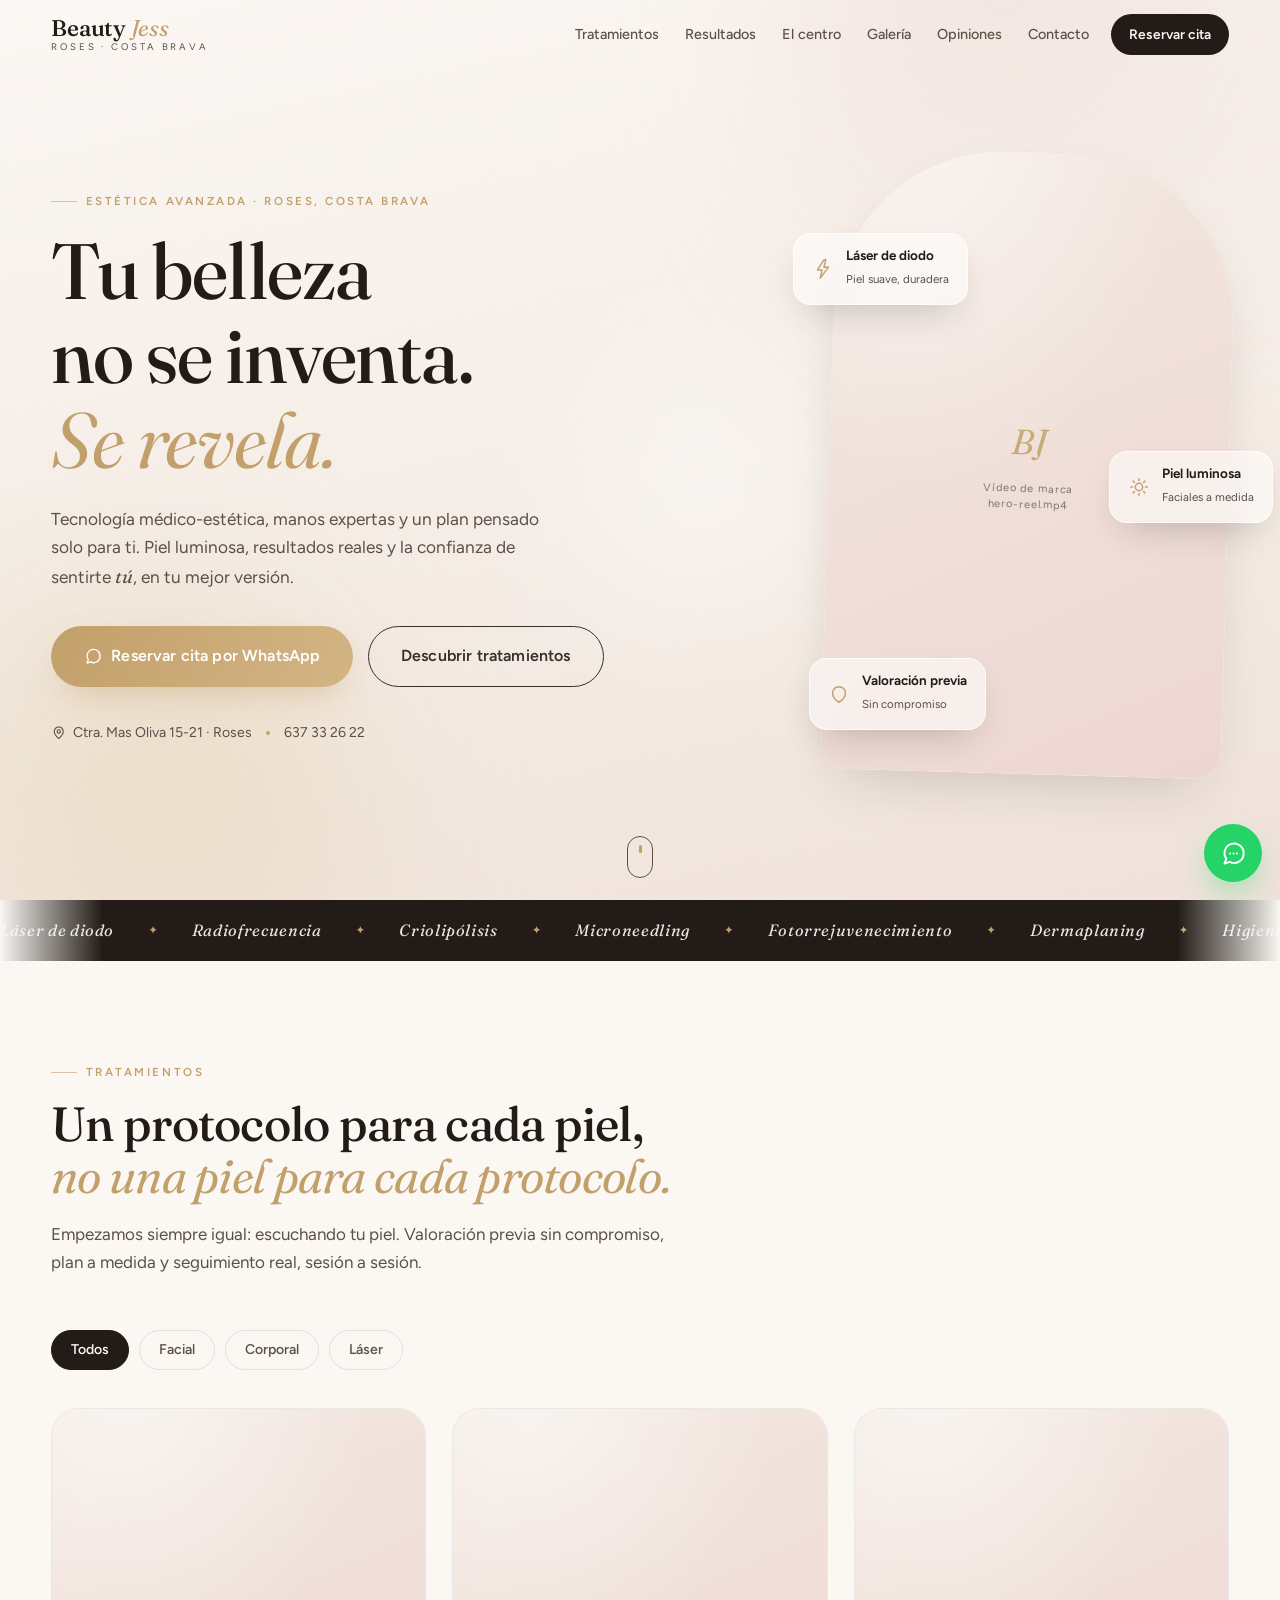
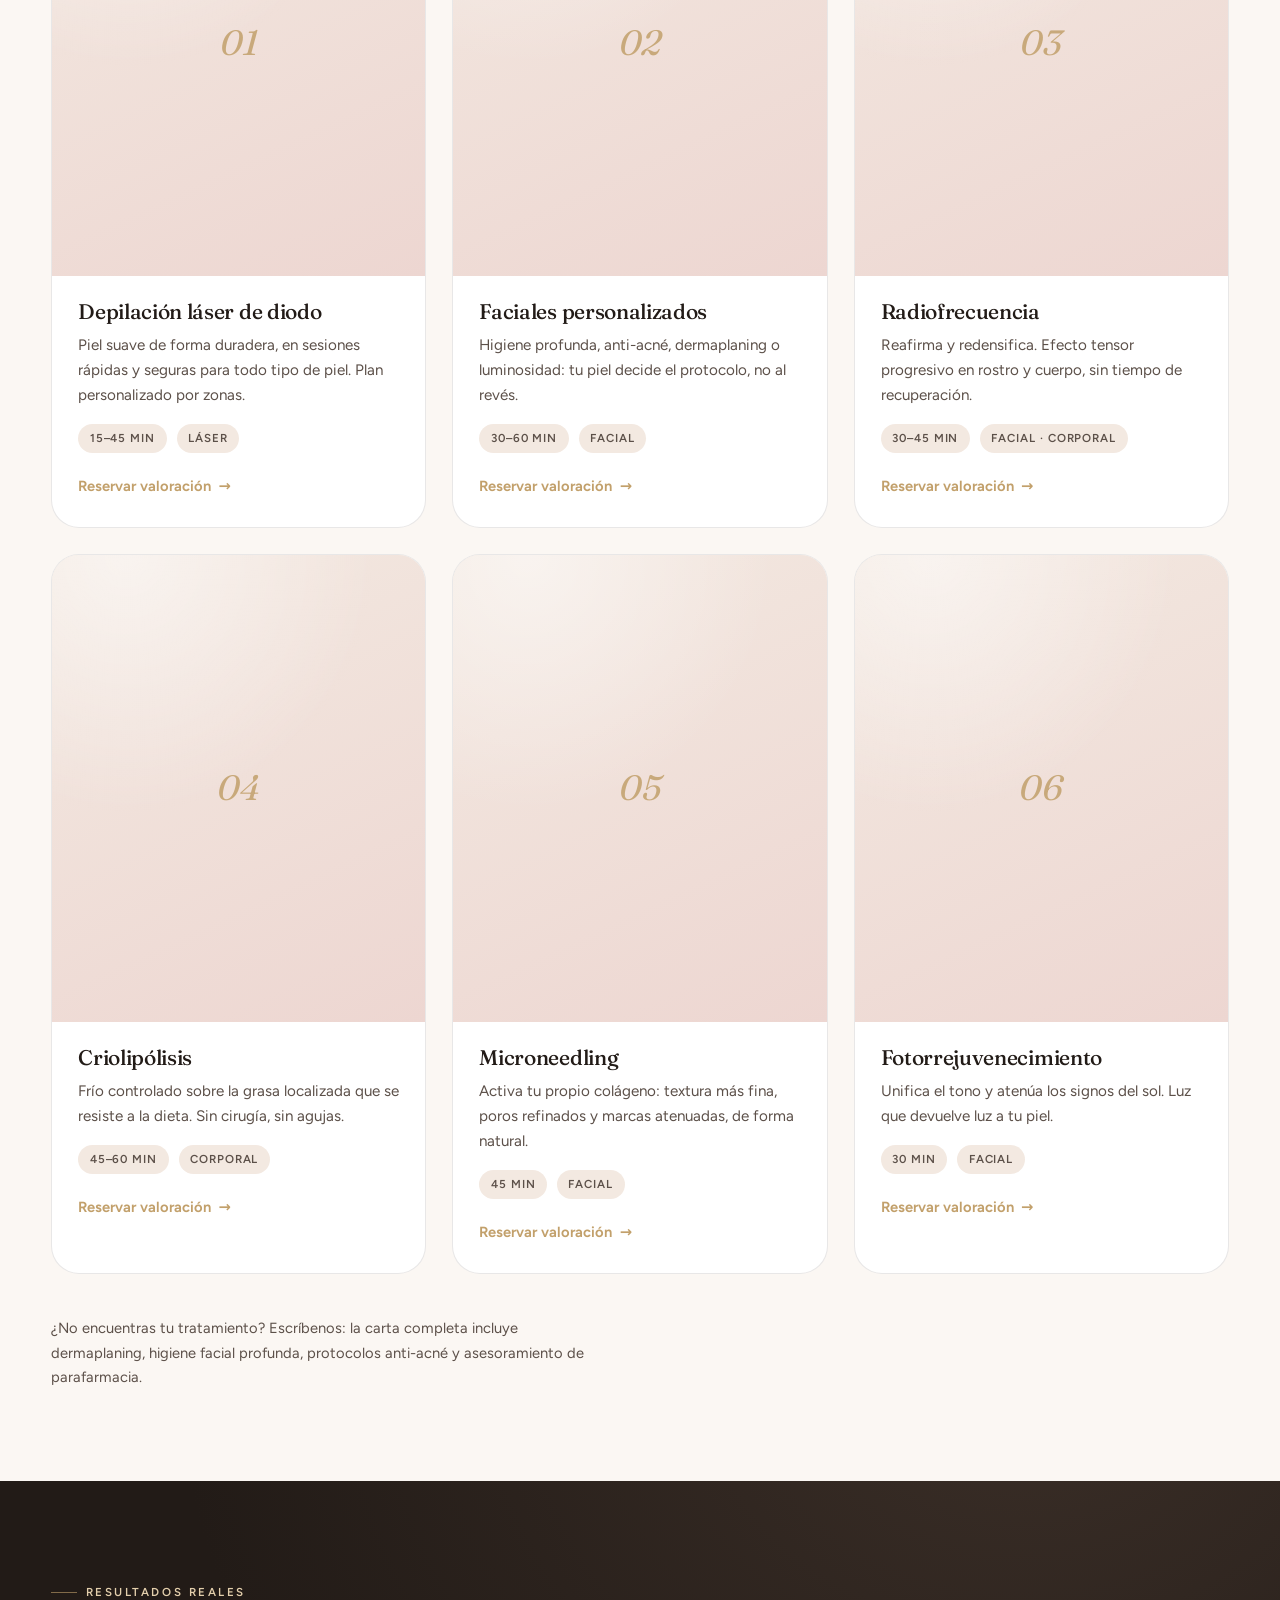
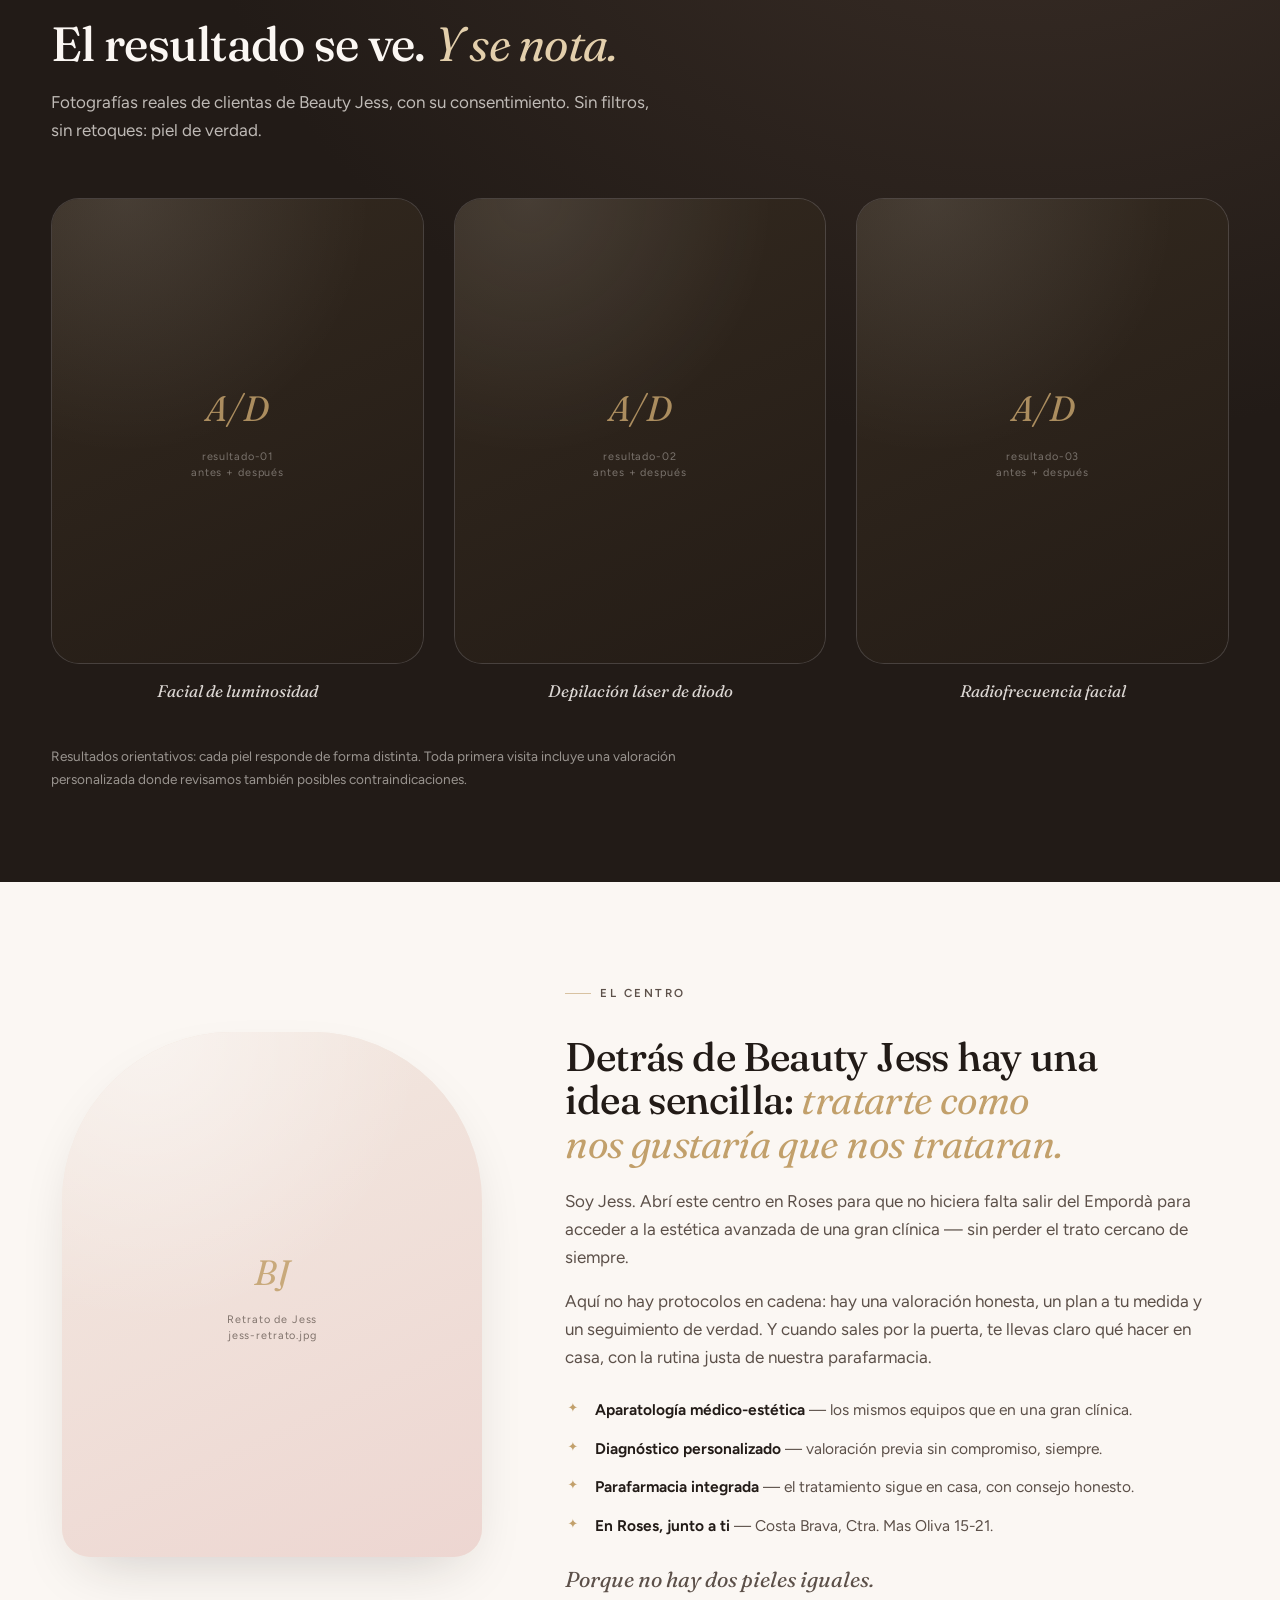
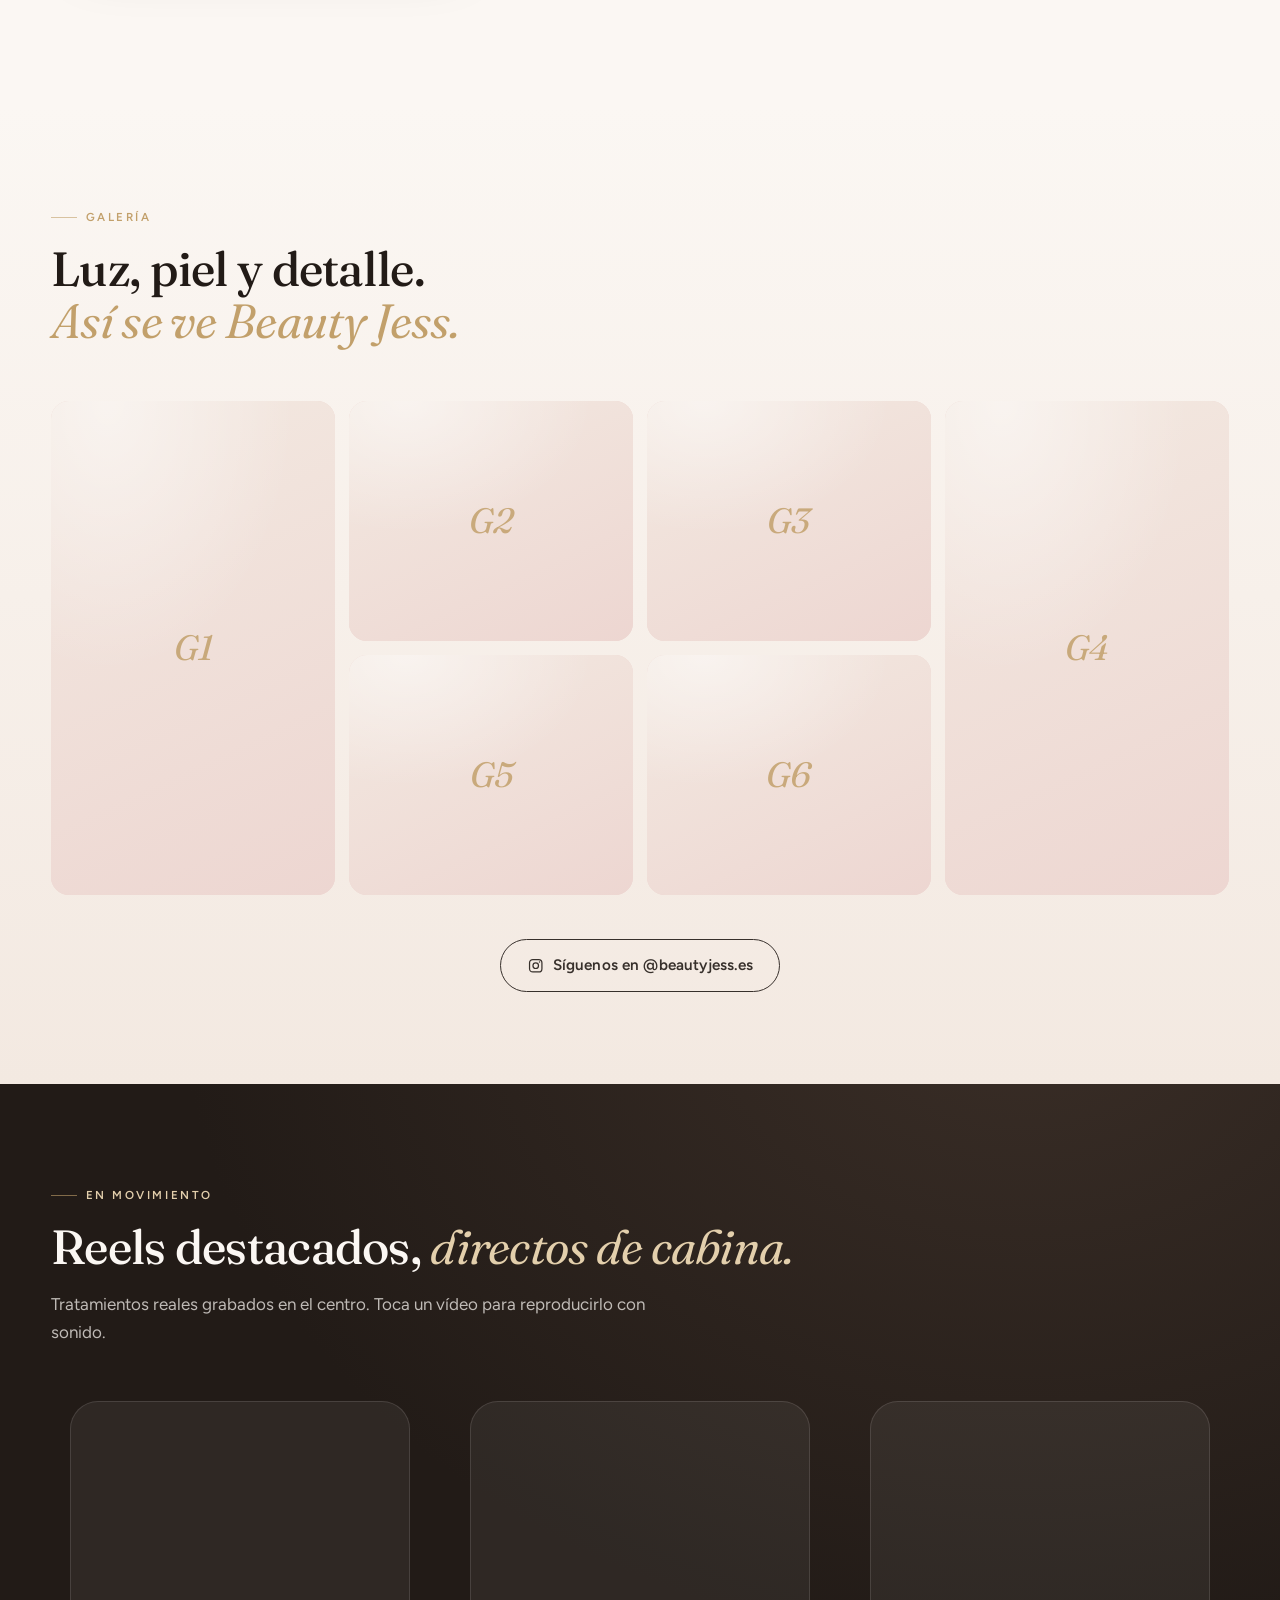
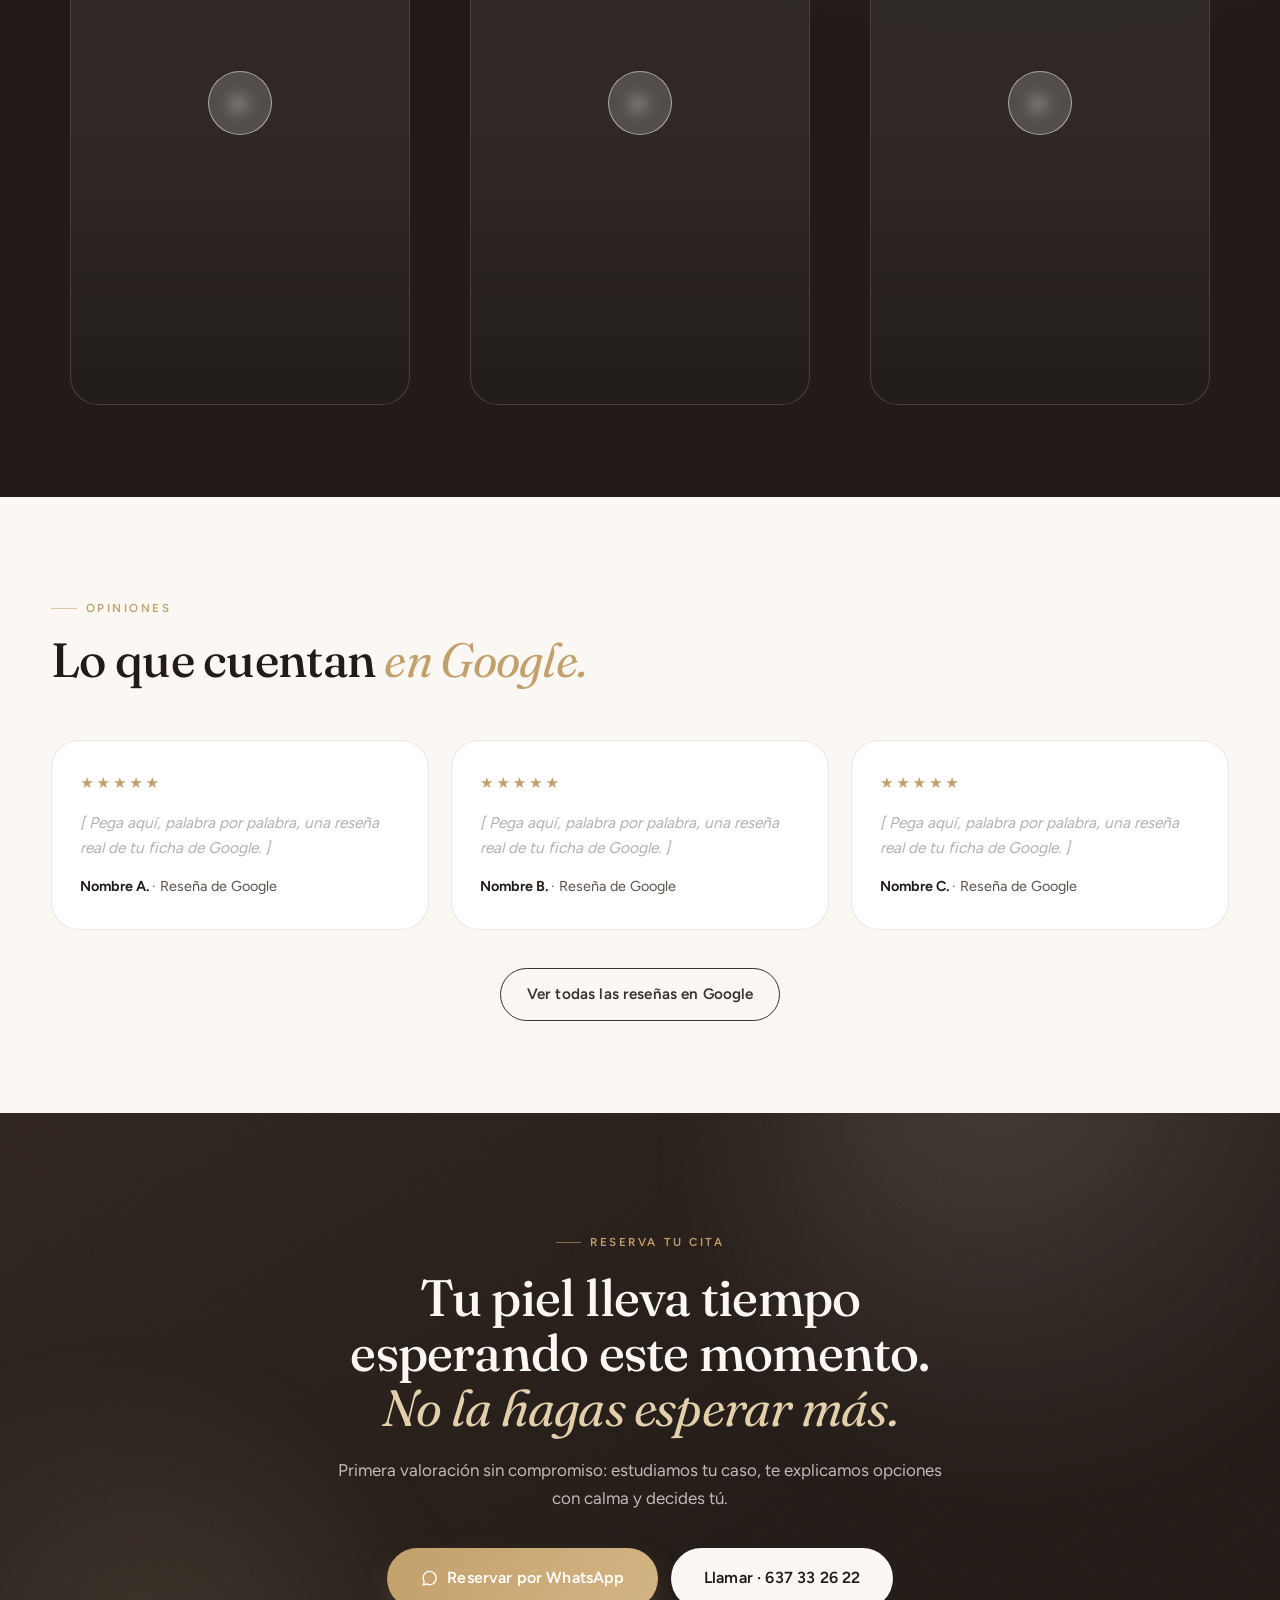
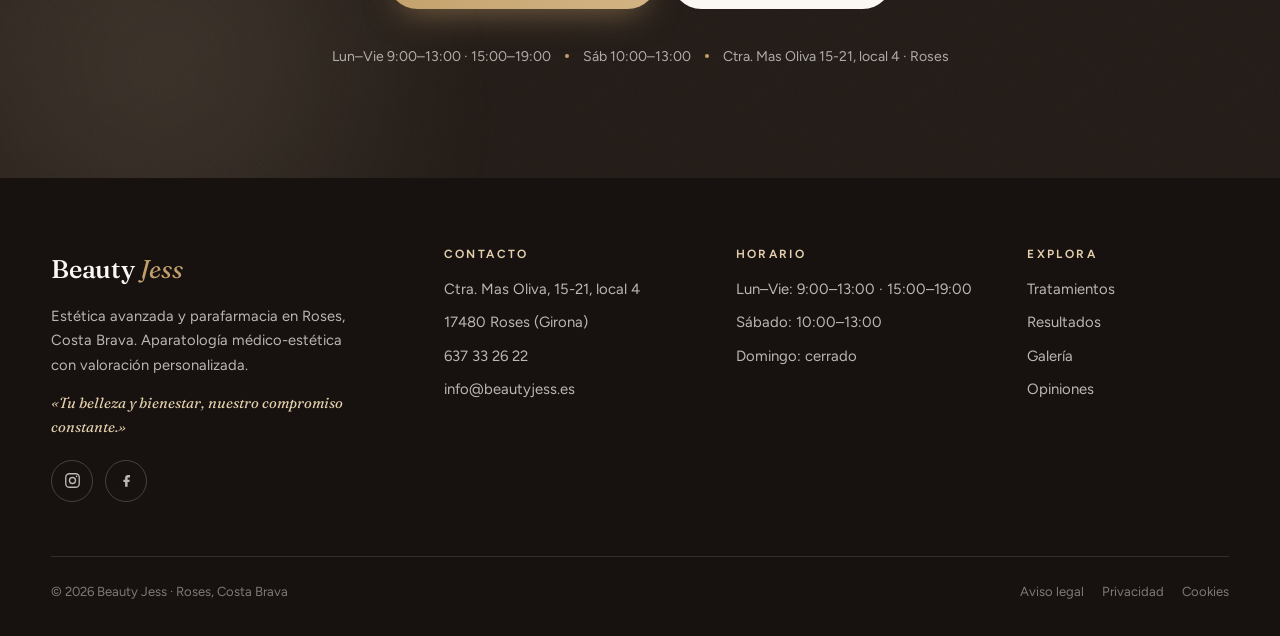
==== commit 3f21cec9: "Rediseño premium de la home: hero editorial 2030, galería y estructura para material de Instagram - " ====
--- a/index.html
+++ b/index.html
@@ -2,23 +2,24 @@
 <html lang="es">
 <head>
 <meta charset="UTF-8">
-<meta name="viewport" content="width=device-width, initial-scale=1.0">
-<title>BeautyJess · Centro de Estética Avanzada y Parafarmacia en Roses (Girona)</title>
-<meta name="description" content="Depilación láser de diodo, criolipólisis, radiofrecuencia y tratamientos faciales personalizados en Roses, Costa Brava. Parafarmacia y asesoramiento dermocosmético. Reserva por WhatsApp.">
+<meta name="viewport" content="width=device-width, initial-scale=1.0, viewport-fit=cover">
+<title>Beauty Jess · Estética Avanzada en Roses — Piel luminosa, resultados reales</title>
+<meta name="description" content="Centro de estética avanzada en Roses, Costa Brava: depilación láser de diodo, radiofrecuencia, criolipólisis, microneedling y faciales personalizados. Parafarmacia y asesoramiento dermocosmético. Reserva por WhatsApp.">
 <link rel="canonical" href="https://beautyjess.es/">
 <meta name="robots" content="index, follow">
-<meta name="theme-color" content="#FAF7F2">
+<meta name="theme-color" content="#FBF7F3">
 
 <!-- Open Graph -->
 <meta property="og:type" content="website">
 <meta property="og:locale" content="es_ES">
 <meta property="og:url" content="https://beautyjess.es/">
-<meta property="og:title" content="BeautyJess · Estética Avanzada y Parafarmacia en Roses">
-<meta property="og:description" content="Aparatología médico-estética, tratamientos personalizados y dermocosmética en el corazón de Roses. Reserva tu valoración por WhatsApp.">
-<meta property="og:image" content="https://beautyjess.es/img/og-cover.jpg"><!-- [CONFIRMAR] sustituir por foto real del local (1200x630) -->
+<meta property="og:site_name" content="Beauty Jess">
+<meta property="og:title" content="Beauty Jess · Estética Avanzada en Roses, Costa Brava">
+<meta property="og:description" content="Tu belleza no se inventa. Se revela. Tecnología médico-estética, tratamientos personalizados y dermocosmética en Roses. Reserva tu valoración por WhatsApp.">
+<meta property="og:image" content="https://beautyjess.es/img/og-cover.jpg">
 <meta property="og:image:width" content="1200">
 <meta property="og:image:height" content="630">
-<meta property="og:image:alt" content="BeautyJess — Estética avanzada y parafarmacia en Roses">
+<meta property="og:image:alt" content="Beauty Jess — Estética avanzada y parafarmacia en Roses">
 <meta name="twitter:card" content="summary_large_image">
 <meta name="twitter:image" content="https://beautyjess.es/img/og-cover.jpg">
 
@@ -27,15 +28,15 @@
 <link rel="apple-touch-icon" href="img/apple-touch-icon.png">
 
 <link rel="preload" href="fonts/fraunces-latin.woff2" as="font" type="font/woff2" crossorigin>
+<link rel="preload" href="fonts/fraunces-latin-italic.woff2" as="font" type="font/woff2" crossorigin>
 <link rel="preload" href="fonts/figtree-latin.woff2" as="font" type="font/woff2" crossorigin>
-<link rel="stylesheet" href="css/styles.css">
-
-<!-- [CONFIRMAR] geo exacta del local (ahora aproximada al área de Ctra. Mas Oliva, Roses) -->
+<link rel="stylesheet" href="css/style.css">
+
 <script type="application/ld+json">
 {
   "@context": "https://schema.org",
   "@type": "BeautySalon",
-  "name": "BeautyJess",
+  "name": "Beauty Jess",
   "alternateName": "Beauty Centre d'estètica Jess",
   "description": "Centro de estética avanzada y parafarmacia en Roses (Girona): depilación láser de diodo, criolipólisis, radiofrecuencia, microneedling y tratamientos faciales personalizados.",
   "url": "https://beautyjess.es/",
@@ -64,103 +65,130 @@
   ]
 }
 </script>
-
 </head>
 <body>
 <a class="skip" href="#main">Saltar al contenido</a>
 
-<!-- ===================================================================
-  NOTAS PARA PUBLICAR — datos [CONFIRMAR] con la propietaria:
-  1) Instagram activo: ¿@beautyjess.es o @beautyjess_oficial?
-  2) Horario exacto actual (tabla de contacto y JSON-LD).
-  3) Servicios completos y si se muestran precios.
-  4) Marcas de aparatología y de dermocosmética (sección Tecnología y Parafarmacia).
-  5) Nombre/formación reales para "El centro" — no inventar titulaciones.
-  6) Reseñas REALES de Google → sección Opiniones (ahora placeholders).
-  7) Fotos reales del local/cabinas → buscar comentarios "FOTO REAL".
-  8) Páginas legales creadas (aviso-legal / privacidad / cookies): completar datos del titular.
-==================================================================== -->
-
-<header class="site-header" id="top">
+<!-- ============================================================
+  MATERIAL VISUAL — cómo activar fotos y vídeos reales:
+  Coloca los archivos exportados de Instagram en:
+    /assets/instagram/images/   y   /assets/instagram/videos/
+  con los nombres exactos que indica /assets/instagram/README-ASSETS.md.
+  Mientras un archivo no exista, la web muestra un placeholder
+  elegante de marca (no se rompe nada).
+============================================================= -->
+
+<!-- ========== HEADER ========== -->
+<header class="header" id="top">
   <div class="container header-inner">
-    <a class="brand" href="#inicio" aria-label="BeautyJess, inicio">
-      <span class="word">Beauty<em>Jess</em></span>
-      <span class="sub">Roses &middot; Costa Brava</span>
+    <a class="brand" href="#inicio" aria-label="Beauty Jess, inicio">
+      <span class="brand-word">Beauty&nbsp;<em>Jess</em></span>
+      <span class="brand-sub">Roses · Costa Brava</span>
     </a>
-    <button class="nav-toggle" aria-expanded="false" aria-controls="site-nav" aria-label="Abrir menú">
-      <span></span><span></span><span></span>
-    </button>
     <nav class="nav" id="site-nav" aria-label="Navegación principal">
       <a href="#tratamientos">Tratamientos</a>
-      <a href="#tecnologia">Tecnología</a>
-      <a href="#parafarmacia">Parafarmacia</a>
-      <a href="#centro">El centro</a>
+      <a href="#resultados">Resultados</a>
+      <a href="#experiencia">El centro</a>
+      <a href="#galeria">Galería</a>
       <a href="#opiniones">Opiniones</a>
-      <a href="#contacto">Contacto</a>
-      <a class="btn btn-coral btn-sm" href="https://wa.me/34637332622?text=Hola!%20Quiero%20reservar%20una%20cita%20en%20BeautyJess.%20Me%20interesa%3A%20" target="_blank" rel="noopener">
-        <svg viewBox="0 0 24 24" fill="none" stroke="currentColor" stroke-width="1.7" stroke-linecap="round" stroke-linejoin="round" aria-hidden="true"><path d="M21 12a8.5 8.5 0 0 1-12.4 7.5L4 21l1.6-4.4A8.5 8.5 0 1 1 21 12z"/><circle cx="9" cy="12" r=".9" fill="currentColor" stroke="none"/><circle cx="12" cy="12" r=".9" fill="currentColor" stroke="none"/><circle cx="15" cy="12" r=".9" fill="currentColor" stroke="none"/></svg>
-        Reservar por WhatsApp
-      </a>
+      <a href="#reservar">Contacto</a>
     </nav>
+    <a class="btn btn-dark btn-sm header-cta" href="https://wa.me/34637332622?text=Hola!%20Quiero%20reservar%20una%20cita%20en%20Beauty%20Jess.%20Me%20interesa%3A%20" target="_blank" rel="noopener">Reservar cita</a>
+    <button class="nav-toggle" aria-expanded="false" aria-controls="mobile-menu" aria-label="Abrir menú">
+      <span></span><span></span>
+    </button>
   </div>
 </header>
+
+<!-- ========== MENÚ MÓVIL ========== -->
+<div class="mobile-menu" id="mobile-menu" aria-hidden="true">
+  <nav class="mobile-nav" aria-label="Menú móvil">
+    <a href="#tratamientos"><span>01</span>Tratamientos</a>
+    <a href="#resultados"><span>02</span>Resultados</a>
+    <a href="#experiencia"><span>03</span>El centro</a>
+    <a href="#galeria"><span>04</span>Galería</a>
+    <a href="#opiniones"><span>05</span>Opiniones</a>
+    <a href="#reservar"><span>06</span>Contacto</a>
+  </nav>
+  <div class="mobile-menu-foot">
+    <a class="btn btn-gold btn-lg" href="https://wa.me/34637332622?text=Hola!%20Quiero%20reservar%20una%20cita%20en%20Beauty%20Jess.%20Me%20interesa%3A%20" target="_blank" rel="noopener">Reservar por WhatsApp</a>
+    <a href="tel:+34637332622">637 33 26 22</a>
+  </div>
+</div>
+
 <main id="main">
 
 <!-- ========== HERO ========== -->
 <section class="hero" id="inicio">
-  <div class="caustics" aria-hidden="true">
-    <div class="blob blob-1"></div>
-    <div class="blob blob-2"></div>
-    <div class="blob blob-3"></div>
-    <svg class="ripples" viewBox="0 0 600 600" aria-hidden="true">
-      <ellipse class="r1" cx="300" cy="300" rx="250" ry="190"/>
-      <ellipse class="r2" cx="300" cy="300" rx="190" ry="245"/>
-      <ellipse class="r3" cx="300" cy="300" rx="135" ry="120"/>
-    </svg>
-  </div>
-  <div class="container hero-inner">
-    <span class="eyebrow">Estética avanzada &amp; parafarmacia &middot; Roses</span>
-    <h1>Tu piel, con la mejor&nbsp;luz.</h1>
-    <p class="sub">Aparatología médico-estética, tratamientos personalizados y asesoramiento dermocosmético en el corazón de Roses. Valoración previa sin compromiso.</p>
-    <div class="hero-ctas">
-      <a class="btn btn-coral btn-lg" href="https://wa.me/34637332622?text=Hola!%20Quiero%20reservar%20una%20cita%20en%20BeautyJess.%20Me%20interesa%3A%20" target="_blank" rel="noopener">
-        <svg viewBox="0 0 24 24" fill="none" stroke="currentColor" stroke-width="1.7" stroke-linecap="round" stroke-linejoin="round" aria-hidden="true"><path d="M21 12a8.5 8.5 0 0 1-12.4 7.5L4 21l1.6-4.4A8.5 8.5 0 1 1 21 12z"/><circle cx="9" cy="12" r=".9" fill="currentColor" stroke="none"/><circle cx="12" cy="12" r=".9" fill="currentColor" stroke="none"/><circle cx="15" cy="12" r=".9" fill="currentColor" stroke="none"/></svg>
-        Reservar cita por WhatsApp
-      </a>
-      <a class="btn btn-ghost btn-lg" href="#tratamientos">Ver tratamientos</a>
-    </div>
-    <div class="hero-meta">
-      <span>
-        <svg viewBox="0 0 24 24" fill="none" stroke="currentColor" stroke-width="1.7" stroke-linecap="round" stroke-linejoin="round" aria-hidden="true"><path d="M12 21s7-6 7-11a7 7 0 1 0-14 0c0 5 7 11 7 11z"/><circle cx="12" cy="10" r="2.6"/></svg>
-        Ctra. Mas Oliva 15-21, Roses
-      </span>
-      <span>
-        <svg viewBox="0 0 24 24" fill="none" stroke="currentColor" stroke-width="1.7" stroke-linecap="round" stroke-linejoin="round" aria-hidden="true"><path d="M5 4h4l2 5-2.5 1.5a12 12 0 0 0 5 5L15 13l5 2v4a2 2 0 0 1-2 2A16 16 0 0 1 3 6a2 2 0 0 1 2-2z"/></svg>
+  <div class="hero-bg" aria-hidden="true">
+    <div class="aurora aurora-1"></div>
+    <div class="aurora aurora-2"></div>
+    <div class="aurora aurora-3"></div>
+    <div class="grain"></div>
+  </div>
+
+  <div class="container hero-grid">
+    <div class="hero-copy">
+      <p class="eyebrow reveal">Estética avanzada &middot; Roses, Costa Brava</p>
+      <h1 class="reveal" data-d="80">Tu belleza no se&nbsp;inventa.<br><em>Se revela.</em></h1>
+      <p class="hero-sub reveal" data-d="160">Tecnología médico-estética, manos expertas y un plan pensado solo para ti. Piel luminosa, resultados reales y la confianza de sentirte <em>tú</em>, en tu mejor versión.</p>
+      <div class="hero-ctas reveal" data-d="240">
+        <a class="btn btn-gold btn-lg" href="https://wa.me/34637332622?text=Hola!%20Quiero%20reservar%20una%20cita%20en%20Beauty%20Jess.%20Me%20interesa%3A%20" target="_blank" rel="noopener">
+          <svg viewBox="0 0 24 24" fill="none" stroke="currentColor" stroke-width="1.7" stroke-linecap="round" stroke-linejoin="round" aria-hidden="true"><path d="M21 12a8.5 8.5 0 0 1-12.4 7.5L4 21l1.6-4.4A8.5 8.5 0 1 1 21 12z"/></svg>
+          Reservar cita por WhatsApp
+        </a>
+        <a class="btn btn-ghost btn-lg" href="#tratamientos">Descubrir tratamientos</a>
+      </div>
+      <div class="hero-meta reveal" data-d="320">
+        <a href="https://maps.app.goo.gl/zYHU84jc5R4UHhoX9" target="_blank" rel="noopener">
+          <svg viewBox="0 0 24 24" fill="none" stroke="currentColor" stroke-width="1.7" stroke-linecap="round" stroke-linejoin="round" aria-hidden="true"><path d="M12 21s7-6 7-11a7 7 0 1 0-14 0c0 5 7 11 7 11z"/><circle cx="12" cy="10" r="2.6"/></svg>
+          Ctra. Mas Oliva 15-21 · Roses
+        </a>
+        <span class="dot" aria-hidden="true"></span>
         <a href="tel:+34637332622">637 33 26 22</a>
-      </span>
-    </div>
-  </div>
-</section>
-
-<!-- ========== BARRA DE CONFIANZA ========== -->
-<div class="trust">
-  <div class="container trust-inner">
-    <div class="trust-item">
-      <svg viewBox="0 0 24 24" fill="none" stroke="currentColor" stroke-width="2" stroke-linecap="round" stroke-linejoin="round" aria-hidden="true"><path d="M5 12.5l4.5 4.5L19 8"/></svg>
-      Aparatología médico-estética
-    </div>
-    <div class="trust-item">
-      <svg viewBox="0 0 24 24" fill="none" stroke="currentColor" stroke-width="2" stroke-linecap="round" stroke-linejoin="round" aria-hidden="true"><path d="M5 12.5l4.5 4.5L19 8"/></svg>
-      Diagnóstico personalizado
-    </div>
-    <div class="trust-item">
-      <svg viewBox="0 0 24 24" fill="none" stroke="currentColor" stroke-width="2" stroke-linecap="round" stroke-linejoin="round" aria-hidden="true"><path d="M5 12.5l4.5 4.5L19 8"/></svg>
-      Parafarmacia integrada
-    </div>
-    <div class="trust-item">
-      <svg viewBox="0 0 24 24" fill="none" stroke="currentColor" stroke-width="2" stroke-linecap="round" stroke-linejoin="round" aria-hidden="true"><path d="M5 12.5l4.5 4.5L19 8"/></svg>
-      En Roses, junto a ti
-    </div>
+      </div>
+    </div>
+
+    <div class="hero-visual reveal" data-d="200" aria-hidden="false">
+      <!-- Vídeo vertical editorial: /assets/instagram/videos/hero-reel.mp4
+           Poster: /assets/instagram/images/hero-01.jpg -->
+      <figure class="hero-frame media-slot" data-expects="videos/hero-reel.mp4">
+        <video class="hero-video" autoplay muted loop playsinline preload="metadata"
+               poster="assets/instagram/images/hero-01.jpg"
+               aria-label="Vídeo del centro Beauty Jess">
+          <source src="assets/instagram/videos/hero-reel.mp4" type="video/mp4">
+        </video>
+        <div class="media-fallback">
+          <span class="mono">BJ</span>
+          <small>Vídeo de marca<br>hero-reel.mp4</small>
+        </div>
+      </figure>
+
+      <div class="glass-chip chip-1">
+        <svg viewBox="0 0 24 24" fill="none" stroke="currentColor" stroke-width="1.6" stroke-linecap="round" stroke-linejoin="round" aria-hidden="true"><path d="M13 2L6 13h5l-2 9 9-12h-5l2-8z"/></svg>
+        <div><strong>Láser de diodo</strong><small>Piel suave, duradera</small></div>
+      </div>
+      <div class="glass-chip chip-2">
+        <svg viewBox="0 0 24 24" fill="none" stroke="currentColor" stroke-width="1.6" stroke-linecap="round" stroke-linejoin="round" aria-hidden="true"><circle cx="12" cy="12" r="4"/><path d="M12 3v2M12 19v2M3 12h2M19 12h2M5.6 5.6l1.4 1.4M17 17l1.4 1.4M18.4 5.6L17 7M7 17l-1.4 1.4"/></svg>
+        <div><strong>Piel luminosa</strong><small>Faciales a medida</small></div>
+      </div>
+      <div class="glass-chip chip-3">
+        <svg viewBox="0 0 24 24" fill="none" stroke="currentColor" stroke-width="1.6" stroke-linecap="round" stroke-linejoin="round" aria-hidden="true"><path d="M12 21c4.5-2.6 7-6 7-10a7 7 0 1 0-14 0c0 4 2.5 7.4 7 10z"/></svg>
+        <div><strong>Valoración previa</strong><small>Sin compromiso</small></div>
+      </div>
+    </div>
+  </div>
+
+  <a class="hero-scroll" href="#marquee" aria-label="Bajar al contenido">
+    <span></span>
+  </a>
+</section>
+
+<!-- ========== MARQUEE ========== -->
+<div class="marquee" id="marquee" aria-hidden="true">
+  <div class="marquee-track">
+    <span>Láser de diodo</span><i>✦</i><span>Radiofrecuencia</span><i>✦</i><span>Criolipólisis</span><i>✦</i><span>Microneedling</span><i>✦</i><span>Fotorrejuvenecimiento</span><i>✦</i><span>Dermaplaning</span><i>✦</i><span>Higiene facial</span><i>✦</i><span>Parafarmacia</span><i>✦</i>
+    <span>Láser de diodo</span><i>✦</i><span>Radiofrecuencia</span><i>✦</i><span>Criolipólisis</span><i>✦</i><span>Microneedling</span><i>✦</i><span>Fotorrejuvenecimiento</span><i>✦</i><span>Dermaplaning</span><i>✦</i><span>Higiene facial</span><i>✦</i><span>Parafarmacia</span><i>✦</i>
   </div>
 </div>
 
@@ -168,242 +196,287 @@
 <section class="section" id="tratamientos">
   <div class="container">
     <div class="section-head reveal">
-      <span class="eyebrow">Tratamientos</span>
-      <h2>Estética avanzada en Roses, un protocolo para cada piel</h2>
-      <p class="lead">Cada piel cuenta una historia distinta. Por eso empezamos siempre igual: escuchándola. Valoración previa, plan a medida y seguimiento real.</p>
+      <p class="eyebrow">Tratamientos</p>
+      <h2>Un protocolo para cada piel, <em>no una piel para cada protocolo.</em></h2>
+      <p class="lead">Empezamos siempre igual: escuchando tu piel. Valoración previa sin compromiso, plan a medida y seguimiento real, sesión a sesión.</p>
     </div>
 
     <div class="tabs reveal" role="group" aria-label="Filtrar tratamientos">
       <button class="tab" type="button" data-filter="all" aria-pressed="true">Todos</button>
       <button class="tab" type="button" data-filter="facial" aria-pressed="false">Facial</button>
       <button class="tab" type="button" data-filter="corporal" aria-pressed="false">Corporal</button>
-      <button class="tab" type="button" data-filter="laser" aria-pressed="false">Depilación láser</button>
-    </div>
-
-    <div class="cards">
-      <article class="card reveal" data-cat="laser" data-d="0">
-        <div class="icon"><svg viewBox="0 0 24 24" fill="none" stroke="currentColor" stroke-width="1.6" stroke-linecap="round" stroke-linejoin="round" aria-hidden="true"><path d="M13 2L6 13h5l-2 9 9-12h-5l2-8z"/></svg></div>
-        <h3>Depilación láser de diodo</h3>
-        <p>Piel suave de forma duradera, en sesiones rápidas y para todo tipo de piel. Plan personalizado por zonas.</p>
-        <div class="meta"><span>&asymp; 15&ndash;45 min</span><span>Láser</span></div>
-        <a class="book" href="https://wa.me/34637332622?text=Hola!%20Quiero%20reservar%20una%20cita%20en%20BeautyJess.%20Me%20interesa%3A%20Depilaci%C3%B3n%20l%C3%A1ser%20de%20diodo" target="_blank" rel="noopener">Reservar valoración <svg viewBox="0 0 24 24" fill="none" stroke="currentColor" stroke-width="1.8" stroke-linecap="round" stroke-linejoin="round" aria-hidden="true"><path d="M5 12h13M13 6l6 6-6 6"/></svg></a>
-      </article>
-
-      <article class="card reveal" data-cat="corporal" data-d="60">
-        <div class="icon"><svg viewBox="0 0 24 24" fill="none" stroke="currentColor" stroke-width="1.6" stroke-linecap="round" stroke-linejoin="round" aria-hidden="true"><path d="M12 3v18M5.2 7l13.6 10M18.8 7L5.2 17"/><circle cx="12" cy="12" r="1.4"/></svg></div>
-        <h3>Criolipólisis</h3>
-        <p>Reduce grasa localizada sin cirugía: frío controlado donde la dieta no llega.</p>
-        <div class="meta"><span>&asymp; 45&ndash;60 min</span><span>Corporal</span></div>
-        <a class="book" href="https://wa.me/34637332622?text=Hola!%20Quiero%20reservar%20una%20cita%20en%20BeautyJess.%20Me%20interesa%3A%20Criolip%C3%B3lisis" target="_blank" rel="noopener">Reservar valoración <svg viewBox="0 0 24 24" fill="none" stroke="currentColor" stroke-width="1.8" stroke-linecap="round" stroke-linejoin="round" aria-hidden="true"><path d="M5 12h13M13 6l6 6-6 6"/></svg></a>
-      </article>
-
-      <article class="card reveal" data-cat="facial corporal" data-d="120">
-        <div class="icon"><svg viewBox="0 0 24 24" fill="none" stroke="currentColor" stroke-width="1.6" stroke-linecap="round" stroke-linejoin="round" aria-hidden="true"><path d="M8.5 15.5a5 5 0 0 1 7 0"/><path d="M6 12.2a8.8 8.8 0 0 1 12 0"/><circle cx="12" cy="18.4" r="1.3"/></svg></div>
-        <h3>Radiofrecuencia</h3>
-        <p>Reafirma y redensifica. Efecto tensor progresivo en rostro y cuerpo, sin tiempo de recuperación.</p>
-        <div class="meta"><span>&asymp; 30&ndash;45 min</span><span>Facial &middot; Corporal</span></div>
-        <a class="book" href="https://wa.me/34637332622?text=Hola!%20Quiero%20reservar%20una%20cita%20en%20BeautyJess.%20Me%20interesa%3A%20Radiofrecuencia" target="_blank" rel="noopener">Reservar valoración <svg viewBox="0 0 24 24" fill="none" stroke="currentColor" stroke-width="1.8" stroke-linecap="round" stroke-linejoin="round" aria-hidden="true"><path d="M5 12h13M13 6l6 6-6 6"/></svg></a>
-      </article>
-
-      <article class="card reveal" data-cat="facial" data-d="180">
-        <div class="icon"><svg viewBox="0 0 24 24" fill="none" stroke="currentColor" stroke-width="1.6" stroke-linecap="round" stroke-linejoin="round" aria-hidden="true"><rect x="4.5" y="9" width="9.5" height="7" rx="2"/><path d="M14 12.5h5.5"/><circle cx="7.5" cy="11.5" r=".55" fill="currentColor" stroke="none"/><circle cx="10" cy="11.5" r=".55" fill="currentColor" stroke="none"/><circle cx="7.5" cy="13.8" r=".55" fill="currentColor" stroke="none"/><circle cx="10" cy="13.8" r=".55" fill="currentColor" stroke="none"/></svg></div>
-        <h3>Microneedling</h3>
-        <p>Activa tu propio colágeno: textura más fina, poros y marcas atenuadas.</p>
-        <div class="meta"><span>&asymp; 45 min</span><span>Facial</span></div>
-        <a class="book" href="https://wa.me/34637332622?text=Hola!%20Quiero%20reservar%20una%20cita%20en%20BeautyJess.%20Me%20interesa%3A%20Microneedling" target="_blank" rel="noopener">Reservar valoración <svg viewBox="0 0 24 24" fill="none" stroke="currentColor" stroke-width="1.8" stroke-linecap="round" stroke-linejoin="round" aria-hidden="true"><path d="M5 12h13M13 6l6 6-6 6"/></svg></a>
-      </article>
-
-      <article class="card reveal" data-cat="facial" data-d="0">
-        <div class="icon"><svg viewBox="0 0 24 24" fill="none" stroke="currentColor" stroke-width="1.6" stroke-linecap="round" stroke-linejoin="round" aria-hidden="true"><circle cx="12" cy="12" r="4"/><path d="M12 3v2M12 19v2M3 12h2M19 12h2M5.6 5.6l1.4 1.4M17 17l1.4 1.4M18.4 5.6L17 7M7 17l-1.4 1.4"/></svg></div>
-        <h3>Fotorrejuvenecimiento</h3>
-        <p>Unifica el tono y atenúa los signos del sol. Luz que devuelve luz.</p>
-        <div class="meta"><span>&asymp; 30 min</span><span>Facial</span></div>
-        <a class="book" href="https://wa.me/34637332622?text=Hola!%20Quiero%20reservar%20una%20cita%20en%20BeautyJess.%20Me%20interesa%3A%20Fotorrejuvenecimiento" target="_blank" rel="noopener">Reservar valoración <svg viewBox="0 0 24 24" fill="none" stroke="currentColor" stroke-width="1.8" stroke-linecap="round" stroke-linejoin="round" aria-hidden="true"><path d="M5 12h13M13 6l6 6-6 6"/></svg></a>
-      </article>
-
-      <article class="card reveal" data-cat="facial" data-d="60">
-        <div class="icon"><svg viewBox="0 0 24 24" fill="none" stroke="currentColor" stroke-width="1.6" stroke-linecap="round" stroke-linejoin="round" aria-hidden="true"><path d="M4.5 17.5L16.5 5.5l2.5 2.5L8.5 18.5 4 20z"/><path d="M14.5 7.5l2.5 2.5"/></svg></div>
-        <h3>Dermaplaning</h3>
-        <p>Exfoliación precisa que deja la piel lisa, luminosa y lista para absorber tus activos.</p>
-        <div class="meta"><span>&asymp; 30 min</span><span>Facial</span></div>
-        <a class="book" href="https://wa.me/34637332622?text=Hola!%20Quiero%20reservar%20una%20cita%20en%20BeautyJess.%20Me%20interesa%3A%20Dermaplaning" target="_blank" rel="noopener">Reservar valoración <svg viewBox="0 0 24 24" fill="none" stroke="currentColor" stroke-width="1.8" stroke-linecap="round" stroke-linejoin="round" aria-hidden="true"><path d="M5 12h13M13 6l6 6-6 6"/></svg></a>
-      </article>
-
-      <article class="card reveal" data-cat="facial" data-d="120">
-        <div class="icon"><svg viewBox="0 0 24 24" fill="none" stroke="currentColor" stroke-width="1.6" stroke-linecap="round" stroke-linejoin="round" aria-hidden="true"><path d="M12 3s6 6.6 6 11a6 6 0 0 1-12 0c0-4.4 6-11 6-11z"/></svg></div>
-        <h3>Limpieza facial profunda</h3>
-        <p>El básico que lo cambia todo: piel limpia, oxigenada y equilibrada.</p>
-        <div class="meta"><span>&asymp; 60 min</span><span>Facial</span></div>
-        <a class="book" href="https://wa.me/34637332622?text=Hola!%20Quiero%20reservar%20una%20cita%20en%20BeautyJess.%20Me%20interesa%3A%20Limpieza%20facial%20profunda" target="_blank" rel="noopener">Reservar valoración <svg viewBox="0 0 24 24" fill="none" stroke="currentColor" stroke-width="1.8" stroke-linecap="round" stroke-linejoin="round" aria-hidden="true"><path d="M5 12h13M13 6l6 6-6 6"/></svg></a>
-      </article>
-
-      <article class="card reveal" data-cat="facial" data-d="180">
-        <div class="icon"><svg viewBox="0 0 24 24" fill="none" stroke="currentColor" stroke-width="1.6" stroke-linecap="round" stroke-linejoin="round" aria-hidden="true"><path d="M12 4l1.7 4.6L18.5 10l-4.8 1.4L12 16l-1.7-4.6L5.5 10l4.8-1.4z"/><path d="M18 16.5l.6 1.6 1.6.6-1.6.6-.6 1.6-.6-1.6-1.6-.6 1.6-.6z"/></svg></div>
-        <h3>Facial anti-acné</h3>
-        <p>Protocolo específico para pieles con brotes: calma, purifica y previene marcas.</p>
-        <div class="meta"><span>&asymp; 60 min</span><span>Facial</span></div>
-        <a class="book" href="https://wa.me/34637332622?text=Hola!%20Quiero%20reservar%20una%20cita%20en%20BeautyJess.%20Me%20interesa%3A%20Facial%20anti-acn%C3%A9" target="_blank" rel="noopener">Reservar valoración <svg viewBox="0 0 24 24" fill="none" stroke="currentColor" stroke-width="1.8" stroke-linecap="round" stroke-linejoin="round" aria-hidden="true"><path d="M5 12h13M13 6l6 6-6 6"/></svg></a>
-      </article>
-    </div>
-  </div>
-</section>
-<!-- ========== TECNOLOGÍA ========== -->
-<section class="section section--dark" id="tecnologia">
+      <button class="tab" type="button" data-filter="laser" aria-pressed="false">Láser</button>
+    </div>
+
+    <div class="treat-grid">
+      <article class="treat reveal" data-cat="laser" data-d="0">
+        <figure class="treat-media media-slot" data-expects="images/treat-laser.jpg">
+          <img src="assets/instagram/images/treat-laser.jpg" alt="Depilación láser de diodo en Beauty Jess" loading="lazy" decoding="async" width="600" height="750">
+          <div class="media-fallback"><span class="mono">01</span></div>
+        </figure>
+        <div class="treat-body">
+          <h3>Depilación láser de diodo</h3>
+          <p>Piel suave de forma duradera, en sesiones rápidas y seguras para todo tipo de piel. Plan personalizado por zonas.</p>
+          <div class="treat-meta"><span>15–45 min</span><span>Láser</span></div>
+          <a class="treat-link" href="https://wa.me/34637332622?text=Hola!%20Quiero%20reservar%20una%20cita%20en%20Beauty%20Jess.%20Me%20interesa%3A%20Depilaci%C3%B3n%20l%C3%A1ser%20de%20diodo" target="_blank" rel="noopener">Reservar valoración <i aria-hidden="true">→</i></a>
+        </div>
+      </article>
+
+      <article class="treat reveal" data-cat="facial" data-d="60">
+        <figure class="treat-media media-slot" data-expects="images/treat-facial.jpg">
+          <img src="assets/instagram/images/treat-facial.jpg" alt="Tratamiento facial personalizado en Beauty Jess" loading="lazy" decoding="async" width="600" height="750">
+          <div class="media-fallback"><span class="mono">02</span></div>
+        </figure>
+        <div class="treat-body">
+          <h3>Faciales personalizados</h3>
+          <p>Higiene profunda, anti-acné, dermaplaning o luminosidad: tu piel decide el protocolo, no al revés.</p>
+          <div class="treat-meta"><span>30–60 min</span><span>Facial</span></div>
+          <a class="treat-link" href="https://wa.me/34637332622?text=Hola!%20Quiero%20reservar%20una%20cita%20en%20Beauty%20Jess.%20Me%20interesa%3A%20Tratamiento%20facial" target="_blank" rel="noopener">Reservar valoración <i aria-hidden="true">→</i></a>
+        </div>
+      </article>
+
+      <article class="treat reveal" data-cat="facial corporal" data-d="120">
+        <figure class="treat-media media-slot" data-expects="images/treat-radiofrecuencia.jpg">
+          <img src="assets/instagram/images/treat-radiofrecuencia.jpg" alt="Radiofrecuencia facial y corporal en Beauty Jess" loading="lazy" decoding="async" width="600" height="750">
+          <div class="media-fallback"><span class="mono">03</span></div>
+        </figure>
+        <div class="treat-body">
+          <h3>Radiofrecuencia</h3>
+          <p>Reafirma y redensifica. Efecto tensor progresivo en rostro y cuerpo, sin tiempo de recuperación.</p>
+          <div class="treat-meta"><span>30–45 min</span><span>Facial · Corporal</span></div>
+          <a class="treat-link" href="https://wa.me/34637332622?text=Hola!%20Quiero%20reservar%20una%20cita%20en%20Beauty%20Jess.%20Me%20interesa%3A%20Radiofrecuencia" target="_blank" rel="noopener">Reservar valoración <i aria-hidden="true">→</i></a>
+        </div>
+      </article>
+
+      <article class="treat reveal" data-cat="corporal" data-d="0">
+        <figure class="treat-media media-slot" data-expects="images/treat-criolipolisis.jpg">
+          <img src="assets/instagram/images/treat-criolipolisis.jpg" alt="Criolipólisis en Beauty Jess Roses" loading="lazy" decoding="async" width="600" height="750">
+          <div class="media-fallback"><span class="mono">04</span></div>
+        </figure>
+        <div class="treat-body">
+          <h3>Criolipólisis</h3>
+          <p>Frío controlado sobre la grasa localizada que se resiste a la dieta. Sin cirugía, sin agujas.</p>
+          <div class="treat-meta"><span>45–60 min</span><span>Corporal</span></div>
+          <a class="treat-link" href="https://wa.me/34637332622?text=Hola!%20Quiero%20reservar%20una%20cita%20en%20Beauty%20Jess.%20Me%20interesa%3A%20Criolip%C3%B3lisis" target="_blank" rel="noopener">Reservar valoración <i aria-hidden="true">→</i></a>
+        </div>
+      </article>
+
+      <article class="treat reveal" data-cat="facial" data-d="60">
+        <figure class="treat-media media-slot" data-expects="images/treat-microneedling.jpg">
+          <img src="assets/instagram/images/treat-microneedling.jpg" alt="Microneedling en Beauty Jess" loading="lazy" decoding="async" width="600" height="750">
+          <div class="media-fallback"><span class="mono">05</span></div>
+        </figure>
+        <div class="treat-body">
+          <h3>Microneedling</h3>
+          <p>Activa tu propio colágeno: textura más fina, poros refinados y marcas atenuadas, de forma natural.</p>
+          <div class="treat-meta"><span>45 min</span><span>Facial</span></div>
+          <a class="treat-link" href="https://wa.me/34637332622?text=Hola!%20Quiero%20reservar%20una%20cita%20en%20Beauty%20Jess.%20Me%20interesa%3A%20Microneedling" target="_blank" rel="noopener">Reservar valoración <i aria-hidden="true">→</i></a>
+        </div>
+      </article>
+
+      <article class="treat reveal" data-cat="facial" data-d="120">
+        <figure class="treat-media media-slot" data-expects="images/treat-fotorrejuvenecimiento.jpg">
+          <img src="assets/instagram/images/treat-fotorrejuvenecimiento.jpg" alt="Fotorrejuvenecimiento en Beauty Jess" loading="lazy" decoding="async" width="600" height="750">
+          <div class="media-fallback"><span class="mono">06</span></div>
+        </figure>
+        <div class="treat-body">
+          <h3>Fotorrejuvenecimiento</h3>
+          <p>Unifica el tono y atenúa los signos del sol. Luz que devuelve luz a tu piel.</p>
+          <div class="treat-meta"><span>30 min</span><span>Facial</span></div>
+          <a class="treat-link" href="https://wa.me/34637332622?text=Hola!%20Quiero%20reservar%20una%20cita%20en%20Beauty%20Jess.%20Me%20interesa%3A%20Fotorrejuvenecimiento" target="_blank" rel="noopener">Reservar valoración <i aria-hidden="true">→</i></a>
+        </div>
+      </article>
+    </div>
+
+    <p class="section-note reveal">¿No encuentras tu tratamiento? Escríbenos: la carta completa incluye dermaplaning, higiene facial profunda, protocolos anti-acné y asesoramiento de parafarmacia.</p>
+  </div>
+</section>
+
+<!-- ========== RESULTADOS REALES ========== -->
+<section class="section section--dark" id="resultados">
   <div class="container">
     <div class="section-head reveal">
-      <span class="eyebrow">Tecnología</span>
-      <h2>Tecnología de clínica, trato de siempre.</h2>
-      <p class="lead">Los mismos equipos que encontrarías en una gran clínica de estética, sin salir de Roses. Cada tratamiento empieza con una valoración que descarta contraindicaciones y ajusta el protocolo a tu piel.</p>
-    </div>
-    <!-- [CONFIRMAR] Añadir aquí marcas y modelos de los equipos: da mucha credibilidad -->
-    <div class="tech-grid">
-      <div class="tech reveal" data-d="0">
-        <span class="kw">Depilación láser en Roses</span>
-        <h3>Láser de diodo</h3>
-        <p>El estándar de la depilación médico-estética: energía precisa al folículo con la piel protegida y refrigerada. Sesiones rápidas y protocolos adaptados a cada fototipo.</p>
-      </div>
-      <div class="tech reveal" data-d="70">
-        <span class="kw">Criolipólisis en Roses</span>
-        <h3>Criolipólisis</h3>
-        <p>Frío controlado que actúa sobre la grasa localizada resistente, sin cirugía ni agujas. El cuerpo elimina las células tratadas de forma natural y progresiva.</p>
-      </div>
-      <div class="tech reveal" data-d="140">
-        <span class="kw">Radiofrecuencia facial y corporal</span>
-        <h3>Radiofrecuencia</h3>
-        <p>Calor profundo que estimula colágeno y elastina: firmeza progresiva en rostro y cuerpo, sin tiempo de recuperación. Ideal como tratamiento de mantenimiento.</p>
-      </div>
-      <div class="tech reveal" data-d="210">
-        <span class="kw">Rejuvenecimiento de la piel</span>
-        <h3>Microneedling &amp; fotorrejuvenecimiento</h3>
-        <p>Microcanales y luz que reactivan la piel desde dentro: textura, tono y luminosidad. Resultados graduales, naturales y acumulativos sesión a sesión.</p>
-      </div>
-    </div>
-    <div class="tech-cta reveal">
-      <a class="btn btn-light" href="https://wa.me/34637332622?text=Hola!%20Quiero%20reservar%20una%20cita%20en%20BeautyJess.%20Me%20interesa%3A%20Valoraci%C3%B3n%20personalizada" target="_blank" rel="noopener">Reservar valoración</a>
-      <span class="hint">Sin compromiso: estudiamos tu caso y te explicamos opciones con calma.</span>
-    </div>
-  </div>
-</section>
-
-<!-- ========== PARAFARMACIA ========== -->
-<section class="section section--arena" id="parafarmacia">
-  <div class="container para-grid">
-    <div class="reveal">
-      <span class="eyebrow">Parafarmacia</span>
-      <h2>El tratamiento sigue en casa.</h2>
-      <p class="lead para-lead">La misma profesional que conoce tu piel te recomienda la rutina exacta: ni más pasos de los necesarios, ni productos que no te van. Dermocosmética seleccionada y consejo honesto, sin marear.</p>
-    </div>
-    <div class="para-panel reveal" data-d="80">
-      <h3>Te asesoramos en&hellip;</h3>
-      <!-- [CONFIRMAR] Marcas de dermocosmética que se trabajan: añadir logos o nombres aquí -->
-      <div class="chips">
-        <span class="chip">Protección solar</span>
-        <span class="chip">Antiedad</span>
-        <span class="chip">Pieles sensibles</span>
-        <span class="chip">Acné e imperfecciones</span>
-        <span class="chip">Manchas</span>
-        <span class="chip">Hidratación</span>
-      </div>
-      <p class="para-note">
-        <svg viewBox="0 0 24 24" fill="none" stroke="currentColor" stroke-width="1.8" stroke-linecap="round" stroke-linejoin="round" aria-hidden="true"><circle cx="12" cy="12" r="9"/><path d="M12 8v.5M12 11.5V16"/></svg>
-        Para la parafarmacia no necesitas cita: pásate en horario de apertura. Para tratamientos en cabina, reserva por WhatsApp.
-      </p>
-    </div>
-  </div>
-</section>
-
-<!-- ========== EL CENTRO ========== -->
-<section class="section" id="centro">
-  <div class="container centro-grid">
-    <div class="centro-text reveal">
-      <span class="eyebrow">El centro</span>
-      <h2>Detrás de BeautyJess</h2>
-      <!-- [CONFIRMAR] Nombre completo, formación y trayectoria reales. No inventar titulaciones. -->
-      <p>Soy Jess. Abrí BeautyJess en Roses con una idea sencilla: que no hiciera falta salir del Empordà para acceder a la estética avanzada de una gran clínica, sin perder el trato cercano de siempre.</p>
-      <p>Aquí no hay protocolos en cadena. Hay una valoración honesta, un plan a tu medida y un seguimiento de verdad, tratamiento a tratamiento. Y cuando sales por la puerta, te llevas claro qué hacer en casa, con la rutina justa de la parafarmacia.</p>
-      <p class="firma">Porque no hay dos pieles iguales.</p>
-    </div>
-    <figure class="ph reveal" data-d="100" role="img" aria-label="Espacio para fotografía del centro BeautyJess">
-      <!-- FOTO REAL: retrato de la profesional o interior del centro (formato vertical 4:5) -->
-      <svg class="ph-ripple" viewBox="0 0 600 600" aria-hidden="true">
-        <ellipse cx="300" cy="300" rx="250" ry="190"/>
-        <ellipse cx="300" cy="300" rx="180" ry="240"/>
-      </svg>
-      <figcaption class="ph-label">Foto del centro<br>&middot; pendiente &middot;</figcaption>
-    </figure>
-  </div>
-</section>
-
-<!-- ========== RESULTADOS ========== -->
-<section class="section section--tight" id="resultados">
+      <p class="eyebrow">Resultados reales</p>
+      <h2>El resultado se ve. <em>Y se nota.</em></h2>
+      <p class="lead">Fotografías reales de clientas de Beauty Jess, con su consentimiento. Sin filtros, sin retoques: piel de verdad.</p>
+    </div>
+
+    <div class="ba-grid">
+      <!-- Comparador antes/después: arrastra el tirador.
+           Archivos: resultado-NN-antes.jpg + resultado-NN-despues.jpg -->
+      <figure class="ba reveal" data-d="0">
+        <div class="ba-compare media-slot" data-expects="images/resultado-01-antes.jpg + resultado-01-despues.jpg">
+          <img class="ba-after" src="assets/instagram/images/resultado-01-despues.jpg" alt="Después: facial de luminosidad" loading="lazy" decoding="async" width="600" height="750">
+          <div class="ba-before-wrap">
+            <img class="ba-before" src="assets/instagram/images/resultado-01-antes.jpg" alt="Antes: facial de luminosidad" loading="lazy" decoding="async" width="600" height="750">
+          </div>
+          <div class="ba-handle" role="slider" tabindex="0" aria-label="Comparar antes y después" aria-valuemin="0" aria-valuemax="100" aria-valuenow="50"><span></span></div>
+          <span class="ba-tag ba-tag-l">Antes</span>
+          <span class="ba-tag ba-tag-r">Después</span>
+          <div class="media-fallback"><span class="mono">A/D</span><small>resultado-01<br>antes + después</small></div>
+        </div>
+        <figcaption>Facial de luminosidad</figcaption>
+      </figure>
+
+      <figure class="ba reveal" data-d="80">
+        <div class="ba-compare media-slot" data-expects="images/resultado-02-antes.jpg + resultado-02-despues.jpg">
+          <img class="ba-after" src="assets/instagram/images/resultado-02-despues.jpg" alt="Después: depilación láser" loading="lazy" decoding="async" width="600" height="750">
+          <div class="ba-before-wrap">
+            <img class="ba-before" src="assets/instagram/images/resultado-02-antes.jpg" alt="Antes: depilación láser" loading="lazy" decoding="async" width="600" height="750">
+          </div>
+          <div class="ba-handle" role="slider" tabindex="0" aria-label="Comparar antes y después" aria-valuemin="0" aria-valuemax="100" aria-valuenow="50"><span></span></div>
+          <span class="ba-tag ba-tag-l">Antes</span>
+          <span class="ba-tag ba-tag-r">Después</span>
+          <div class="media-fallback"><span class="mono">A/D</span><small>resultado-02<br>antes + después</small></div>
+        </div>
+        <figcaption>Depilación láser de diodo</figcaption>
+      </figure>
+
+      <figure class="ba reveal" data-d="160">
+        <div class="ba-compare media-slot" data-expects="images/resultado-03-antes.jpg + resultado-03-despues.jpg">
+          <img class="ba-after" src="assets/instagram/images/resultado-03-despues.jpg" alt="Después: radiofrecuencia facial" loading="lazy" decoding="async" width="600" height="750">
+          <div class="ba-before-wrap">
+            <img class="ba-before" src="assets/instagram/images/resultado-03-antes.jpg" alt="Antes: radiofrecuencia facial" loading="lazy" decoding="async" width="600" height="750">
+          </div>
+          <div class="ba-handle" role="slider" tabindex="0" aria-label="Comparar antes y después" aria-valuemin="0" aria-valuemax="100" aria-valuenow="50"><span></span></div>
+          <span class="ba-tag ba-tag-l">Antes</span>
+          <span class="ba-tag ba-tag-r">Después</span>
+          <div class="media-fallback"><span class="mono">A/D</span><small>resultado-03<br>antes + después</small></div>
+        </div>
+        <figcaption>Radiofrecuencia facial</figcaption>
+      </figure>
+    </div>
+
+    <p class="disclaimer reveal">Resultados orientativos: cada piel responde de forma distinta. Toda primera visita incluye una valoración personalizada donde revisamos también posibles contraindicaciones.</p>
+  </div>
+</section>
+
+<!-- ========== EXPERIENCIA / CONFIANZA ========== -->
+<section class="section" id="experiencia">
+  <div class="container exp-grid">
+    <figure class="exp-photo media-slot reveal" data-expects="images/jess-retrato.jpg">
+      <img src="assets/instagram/images/jess-retrato.jpg" alt="Jess, fundadora de Beauty Jess, en el centro de Roses" loading="lazy" decoding="async" width="600" height="750">
+      <div class="media-fallback"><span class="mono">BJ</span><small>Retrato de Jess<br>jess-retrato.jpg</small></div>
+    </figure>
+    <div class="exp-copy">
+      <p class="eyebrow reveal">El centro</p>
+      <h2 class="reveal" data-d="60">Detrás de Beauty Jess hay una idea sencilla: <em>tratarte como nos gustaría que nos trataran.</em></h2>
+      <p class="reveal" data-d="120">Soy Jess. Abrí este centro en Roses para que no hiciera falta salir del Empordà para acceder a la estética avanzada de una gran clínica — sin perder el trato cercano de siempre.</p>
+      <p class="reveal" data-d="160">Aquí no hay protocolos en cadena: hay una valoración honesta, un plan a tu medida y un seguimiento de verdad. Y cuando sales por la puerta, te llevas claro qué hacer en casa, con la rutina justa de nuestra parafarmacia.</p>
+      <ul class="exp-points reveal" data-d="200">
+        <li><strong>Aparatología médico-estética</strong> — los mismos equipos que en una gran clínica.</li>
+        <li><strong>Diagnóstico personalizado</strong> — valoración previa sin compromiso, siempre.</li>
+        <li><strong>Parafarmacia integrada</strong> — el tratamiento sigue en casa, con consejo honesto.</li>
+        <li><strong>En Roses, junto a ti</strong> — Costa Brava, Ctra. Mas Oliva 15-21.</li>
+      </ul>
+      <p class="firma reveal" data-d="240">Porque no hay dos pieles iguales.</p>
+    </div>
+  </div>
+</section>
+
+<!-- ========== GALERÍA ========== -->
+<section class="section section--cream" id="galeria">
   <div class="container">
     <div class="section-head reveal">
-      <span class="eyebrow">Resultados</span>
-      <h2>El resultado se ve. Y se nota.</h2>
-    </div>
-    <!-- [CONFIRMAR] Sustituir por fotos reales de tratamientos / antes-después CON consentimiento firmado de las clientas -->
-    <div class="tiles">
-      <div class="tile tile-1 reveal" data-d="0">
-        <span class="pend">Foto real</span>
-        <span class="tile-label">Depilación láser &middot; piernas</span>
-      </div>
-      <div class="tile tile-2 reveal" data-d="70">
-        <span class="pend">Foto real</span>
-        <span class="tile-label">Radiofrecuencia facial</span>
-      </div>
-      <div class="tile tile-3 reveal" data-d="140">
-        <span class="pend">Foto real</span>
-        <span class="tile-label">Limpieza facial profunda</span>
-      </div>
-    </div>
-    <p class="disclaimer reveal">Resultados orientativos: cada piel responde de forma distinta. Por eso toda primera visita incluye una valoración personalizada, donde revisamos también posibles contraindicaciones.</p>
-  </div>
-</section>
-<!-- ========== OPINIONES ========== -->
-<section class="section section--arena" id="opiniones">
+      <p class="eyebrow">Galería</p>
+      <h2>Luz, piel y detalle. <em>Así se ve Beauty Jess.</em></h2>
+    </div>
+  </div>
+  <div class="gallery">
+    <figure class="g-item g-tall media-slot reveal" data-d="0" data-expects="images/gallery-01.jpg">
+      <img src="assets/instagram/images/gallery-01.jpg" alt="Beauty Jess — galería 1" loading="lazy" decoding="async" width="600" height="800">
+      <div class="media-fallback"><span class="mono">G1</span></div>
+    </figure>
+    <figure class="g-item media-slot reveal" data-d="60" data-expects="images/gallery-02.jpg">
+      <img src="assets/instagram/images/gallery-02.jpg" alt="Beauty Jess — galería 2" loading="lazy" decoding="async" width="600" height="600">
+      <div class="media-fallback"><span class="mono">G2</span></div>
+    </figure>
+    <figure class="g-item media-slot reveal" data-d="120" data-expects="images/gallery-03.jpg">
+      <img src="assets/instagram/images/gallery-03.jpg" alt="Beauty Jess — galería 3" loading="lazy" decoding="async" width="600" height="600">
+      <div class="media-fallback"><span class="mono">G3</span></div>
+    </figure>
+    <figure class="g-item g-tall media-slot reveal" data-d="180" data-expects="images/gallery-04.jpg">
+      <img src="assets/instagram/images/gallery-04.jpg" alt="Beauty Jess — galería 4" loading="lazy" decoding="async" width="600" height="800">
+      <div class="media-fallback"><span class="mono">G4</span></div>
+    </figure>
+    <figure class="g-item media-slot reveal" data-d="240" data-expects="images/gallery-05.jpg">
+      <img src="assets/instagram/images/gallery-05.jpg" alt="Beauty Jess — galería 5" loading="lazy" decoding="async" width="600" height="600">
+      <div class="media-fallback"><span class="mono">G5</span></div>
+    </figure>
+    <figure class="g-item media-slot reveal" data-d="300" data-expects="images/gallery-06.jpg">
+      <img src="assets/instagram/images/gallery-06.jpg" alt="Beauty Jess — galería 6" loading="lazy" decoding="async" width="600" height="600">
+      <div class="media-fallback"><span class="mono">G6</span></div>
+    </figure>
+  </div>
+  <div class="container gallery-cta reveal">
+    <a class="btn btn-ghost" href="https://www.instagram.com/beautyjess.es/" target="_blank" rel="noopener">
+      <svg viewBox="0 0 24 24" fill="none" stroke="currentColor" stroke-width="1.7" stroke-linecap="round" stroke-linejoin="round" aria-hidden="true"><rect x="3.5" y="3.5" width="17" height="17" rx="4.5"/><circle cx="12" cy="12" r="3.8"/><circle cx="17.2" cy="6.8" r="1" fill="currentColor" stroke="none"/></svg>
+      Síguenos en @beautyjess.es
+    </a>
+  </div>
+</section>
+
+<!-- ========== REELS ========== -->
+<section class="section section--dark" id="reels">
   <div class="container">
     <div class="section-head reveal">
-      <span class="eyebrow">Opiniones</span>
-      <h2>Lo que cuentan en Google</h2>
-    </div>
-    <!-- [CONFIRMAR] Sustituir los tres textos por reseñas REALES copiadas palabra por palabra
-         de la ficha de Google Business. No inventar nunca testimonios. -->
+      <p class="eyebrow">En movimiento</p>
+      <h2>Reels destacados, <em>directos de cabina.</em></h2>
+      <p class="lead">Tratamientos reales grabados en el centro. Toca un vídeo para reproducirlo con sonido.</p>
+    </div>
+    <div class="reels-row">
+      <figure class="reel media-slot reveal" data-d="0" data-expects="videos/reel-01.mp4">
+        <video muted loop playsinline preload="none" poster="assets/instagram/images/reel-poster-01.jpg" aria-label="Reel 1 de Beauty Jess">
+          <source src="assets/instagram/videos/reel-01.mp4" type="video/mp4">
+        </video>
+        <button class="reel-play" type="button" aria-label="Reproducir vídeo">▶</button>
+        <div class="media-fallback"><span class="mono">R1</span><small>reel-01.mp4</small></div>
+      </figure>
+      <figure class="reel media-slot reveal" data-d="80" data-expects="videos/reel-02.mp4">
+        <video muted loop playsinline preload="none" poster="assets/instagram/images/reel-poster-02.jpg" aria-label="Reel 2 de Beauty Jess">
+          <source src="assets/instagram/videos/reel-02.mp4" type="video/mp4">
+        </video>
+        <button class="reel-play" type="button" aria-label="Reproducir vídeo">▶</button>
+        <div class="media-fallback"><span class="mono">R2</span><small>reel-02.mp4</small></div>
+      </figure>
+      <figure class="reel media-slot reveal" data-d="160" data-expects="videos/reel-03.mp4">
+        <video muted loop playsinline preload="none" poster="assets/instagram/images/reel-poster-03.jpg" aria-label="Reel 3 de Beauty Jess">
+          <source src="assets/instagram/videos/reel-03.mp4" type="video/mp4">
+        </video>
+        <button class="reel-play" type="button" aria-label="Reproducir vídeo">▶</button>
+        <div class="media-fallback"><span class="mono">R3</span><small>reel-03.mp4</small></div>
+      </figure>
+    </div>
+  </div>
+</section>
+
+<!-- ========== OPINIONES ========== -->
+<section class="section" id="opiniones">
+  <div class="container">
+    <div class="section-head reveal">
+      <p class="eyebrow">Opiniones</p>
+      <h2>Lo que cuentan <em>en Google.</em></h2>
+    </div>
+    <!-- IMPORTANTE: sustituir los tres textos por reseñas REALES copiadas
+         palabra por palabra de la ficha de Google Business. Nunca inventar. -->
     <div class="reviews">
       <article class="review reveal" data-d="0">
-        <div class="stars" aria-hidden="true">
-          <svg viewBox="0 0 24 24" fill="currentColor"><path d="M12 3.4l2.5 5.3 5.8.8-4.2 4.1 1 5.7L12 16.6 6.9 19.3l1-5.7-4.2-4.1 5.8-.8z"/></svg>
-          <svg viewBox="0 0 24 24" fill="currentColor"><path d="M12 3.4l2.5 5.3 5.8.8-4.2 4.1 1 5.7L12 16.6 6.9 19.3l1-5.7-4.2-4.1 5.8-.8z"/></svg>
-          <svg viewBox="0 0 24 24" fill="currentColor"><path d="M12 3.4l2.5 5.3 5.8.8-4.2 4.1 1 5.7L12 16.6 6.9 19.3l1-5.7-4.2-4.1 5.8-.8z"/></svg>
-          <svg viewBox="0 0 24 24" fill="currentColor"><path d="M12 3.4l2.5 5.3 5.8.8-4.2 4.1 1 5.7L12 16.6 6.9 19.3l1-5.7-4.2-4.1 5.8-.8z"/></svg>
-          <svg viewBox="0 0 24 24" fill="currentColor"><path d="M12 3.4l2.5 5.3 5.8.8-4.2 4.1 1 5.7L12 16.6 6.9 19.3l1-5.7-4.2-4.1 5.8-.8z"/></svg>
-        </div>
+        <div class="stars" aria-hidden="true">★★★★★</div>
         <span class="sr-only">Valoración: 5 de 5 estrellas</span>
         <blockquote><span class="placeholder">[ Pega aquí, palabra por palabra, una reseña real de tu ficha de Google. ]</span></blockquote>
-        <cite>Nombre A. <span>&middot; Reseña de Google</span></cite>
-      </article>
-      <article class="review reveal" data-d="70">
-        <div class="stars" aria-hidden="true">
-          <svg viewBox="0 0 24 24" fill="currentColor"><path d="M12 3.4l2.5 5.3 5.8.8-4.2 4.1 1 5.7L12 16.6 6.9 19.3l1-5.7-4.2-4.1 5.8-.8z"/></svg>
-          <svg viewBox="0 0 24 24" fill="currentColor"><path d="M12 3.4l2.5 5.3 5.8.8-4.2 4.1 1 5.7L12 16.6 6.9 19.3l1-5.7-4.2-4.1 5.8-.8z"/></svg>
-          <svg viewBox="0 0 24 24" fill="currentColor"><path d="M12 3.4l2.5 5.3 5.8.8-4.2 4.1 1 5.7L12 16.6 6.9 19.3l1-5.7-4.2-4.1 5.8-.8z"/></svg>
-          <svg viewBox="0 0 24 24" fill="currentColor"><path d="M12 3.4l2.5 5.3 5.8.8-4.2 4.1 1 5.7L12 16.6 6.9 19.3l1-5.7-4.2-4.1 5.8-.8z"/></svg>
-          <svg viewBox="0 0 24 24" fill="currentColor"><path d="M12 3.4l2.5 5.3 5.8.8-4.2 4.1 1 5.7L12 16.6 6.9 19.3l1-5.7-4.2-4.1 5.8-.8z"/></svg>
-        </div>
+        <cite>Nombre A. <span>· Reseña de Google</span></cite>
+      </article>
+      <article class="review reveal" data-d="80">
+        <div class="stars" aria-hidden="true">★★★★★</div>
         <span class="sr-only">Valoración: 5 de 5 estrellas</span>
         <blockquote><span class="placeholder">[ Pega aquí, palabra por palabra, una reseña real de tu ficha de Google. ]</span></blockquote>
-        <cite>Nombre B. <span>&middot; Reseña de Google</span></cite>
-      </article>
-      <article class="review reveal" data-d="140">
-        <div class="stars" aria-hidden="true">
-          <svg viewBox="0 0 24 24" fill="currentColor"><path d="M12 3.4l2.5 5.3 5.8.8-4.2 4.1 1 5.7L12 16.6 6.9 19.3l1-5.7-4.2-4.1 5.8-.8z"/></svg>
-          <svg viewBox="0 0 24 24" fill="currentColor"><path d="M12 3.4l2.5 5.3 5.8.8-4.2 4.1 1 5.7L12 16.6 6.9 19.3l1-5.7-4.2-4.1 5.8-.8z"/></svg>
-          <svg viewBox="0 0 24 24" fill="currentColor"><path d="M12 3.4l2.5 5.3 5.8.8-4.2 4.1 1 5.7L12 16.6 6.9 19.3l1-5.7-4.2-4.1 5.8-.8z"/></svg>
-          <svg viewBox="0 0 24 24" fill="currentColor"><path d="M12 3.4l2.5 5.3 5.8.8-4.2 4.1 1 5.7L12 16.6 6.9 19.3l1-5.7-4.2-4.1 5.8-.8z"/></svg>
-          <svg viewBox="0 0 24 24" fill="currentColor"><path d="M12 3.4l2.5 5.3 5.8.8-4.2 4.1 1 5.7L12 16.6 6.9 19.3l1-5.7-4.2-4.1 5.8-.8z"/></svg>
-        </div>
+        <cite>Nombre B. <span>· Reseña de Google</span></cite>
+      </article>
+      <article class="review reveal" data-d="160">
+        <div class="stars" aria-hidden="true">★★★★★</div>
         <span class="sr-only">Valoración: 5 de 5 estrellas</span>
         <blockquote><span class="placeholder">[ Pega aquí, palabra por palabra, una reseña real de tu ficha de Google. ]</span></blockquote>
-        <cite>Nombre C. <span>&middot; Reseña de Google</span></cite>
+        <cite>Nombre C. <span>· Reseña de Google</span></cite>
       </article>
     </div>
     <div class="reviews-cta reveal">
@@ -412,106 +485,52 @@
   </div>
 </section>
 
-<!-- ========== FAQ ========== -->
-<section class="section" id="faq">
-  <div class="container">
-    <div class="section-head reveal">
-      <span class="eyebrow">Preguntas frecuentes</span>
-      <h2>Lo que nos preguntáis antes de venir</h2>
-    </div>
-    <div class="faq reveal">
-      <details>
-        <summary>¿La depilación láser duele? <span class="plus" aria-hidden="true">+</span></summary>
-        <p>Se nota un calor breve, como pequeños chasquidos. El láser de diodo trabaja con la piel refrigerada y ajustamos la potencia a tu sensibilidad en cada sesión.</p>
-      </details>
-      <details>
-        <summary>¿Cuántas sesiones necesitaré? <span class="plus" aria-hidden="true">+</span></summary>
-        <p>Depende de la zona, del tipo de vello y de tu piel. Por eso la primera visita es una valoración: salimos de ella con un plan claro y realista, sin promesas infladas.</p>
-      </details>
-      <details>
-        <summary>¿Puedo hacerme láser en verano o con la piel bronceada? <span class="plus" aria-hidden="true">+</span></summary>
-        <p>Con precaución, sí: valoramos tu fototipo y el estado de tu piel antes de cada sesión, y adaptamos el protocolo. Si en algún momento no es seguro tratar una zona, te lo decimos claramente.</p>
-      </details>
-      <details>
-        <summary>¿La criolipólisis sirve para adelgazar? <span class="plus" aria-hidden="true">+</span></summary>
-        <p>No: es un tratamiento de remodelación para la grasa localizada que se resiste a la dieta y al ejercicio. No sustituye unos hábitos saludables; los complementa.</p>
-      </details>
-      <details>
-        <summary>¿Atendéis a hombres? <span class="plus" aria-hidden="true">+</span></summary>
-        <p>Por supuesto. Depilación láser, tratamientos faciales y corporales: los protocolos se adaptan a cada piel, no a cada género.</p>
-      </details>
-      <details>
-        <summary>¿La primera valoración me compromete a algo? <span class="plus" aria-hidden="true">+</span></summary>
-        <p>A nada. Estudiamos tu caso, te explicamos las opciones y resolvemos dudas. Después decides con calma.</p>
-      </details>
-      <details>
-        <summary>¿Necesito cita para la parafarmacia? <span class="plus" aria-hidden="true">+</span></summary>
-        <p>No. Pásate en horario de apertura y te asesoramos sobre tu rutina. Para los tratamientos en cabina sí conviene reservar, mejor por WhatsApp.</p>
-      </details>
-    </div>
-  </div>
-</section>
-
-<!-- ========== CONTACTO ========== -->
-<section class="section section--tight" id="contacto">
-  <div class="container">
-    <div class="section-head reveal">
-      <span class="eyebrow">Contacto</span>
-      <h2>Te esperamos en Roses.</h2>
-    </div>
-    <div class="contact-grid">
-      <div class="loc reveal">
-        <svg class="loc-ripple" viewBox="0 0 600 600" aria-hidden="true">
-          <ellipse cx="300" cy="300" rx="250" ry="190"/>
-          <ellipse cx="300" cy="300" rx="180" ry="240"/>
-        </svg>
-        <span class="eyebrow">Dónde estamos</span>
-        <p class="addr">
-          Ctra. Mas Oliva, 15-21<br>Local 4
-          <small>17480 Roses &middot; Girona &middot; Costa Brava</small>
-        </p>
-        <!-- Al publicar, opcional: sustituir el botón por un iframe de Google Maps embebido -->
-        <a class="btn btn-light" href="https://maps.app.goo.gl/zYHU84jc5R4UHhoX9" target="_blank" rel="noopener">
-          <svg viewBox="0 0 24 24" fill="none" stroke="currentColor" stroke-width="1.7" stroke-linecap="round" stroke-linejoin="round" aria-hidden="true"><path d="M12 21s7-6 7-11a7 7 0 1 0-14 0c0 5 7 11 7 11z"/><circle cx="12" cy="10" r="2.6"/></svg>
-          Abrir en Google Maps
-        </a>
-      </div>
-      <div class="info reveal" data-d="80">
-        <!-- [CONFIRMAR] Horario actual -->
-        <table class="hours">
-          <caption class="sr-only">Horario de apertura</caption>
-          <tr><td>Lunes &ndash; Viernes</td><td>9:00&ndash;13:00 &middot; 15:00&ndash;19:00</td></tr>
-          <tr><td>Sábado</td><td>10:00&ndash;13:00</td></tr>
-          <tr><td>Domingo</td><td>Cerrado</td></tr>
-        </table>
-        <div class="contact-links">
-          <a href="tel:+34637332622">637 33 26 22</a>
-          <a href="mailto:info@beautyjess.es">info@beautyjess.es</a>
-        </div>
-        <div class="contact-ctas">
-          <a class="btn btn-coral" href="https://wa.me/34637332622?text=Hola!%20Quiero%20reservar%20una%20cita%20en%20BeautyJess.%20Me%20interesa%3A%20" target="_blank" rel="noopener">
-            <svg viewBox="0 0 24 24" fill="none" stroke="currentColor" stroke-width="1.7" stroke-linecap="round" stroke-linejoin="round" aria-hidden="true"><path d="M21 12a8.5 8.5 0 0 1-12.4 7.5L4 21l1.6-4.4A8.5 8.5 0 1 1 21 12z"/><circle cx="9" cy="12" r=".9" fill="currentColor" stroke="none"/><circle cx="12" cy="12" r=".9" fill="currentColor" stroke="none"/><circle cx="15" cy="12" r=".9" fill="currentColor" stroke="none"/></svg>
-            Reservar por WhatsApp
-          </a>
-          <a class="btn btn-ghost" href="tel:+34637332622">
-            <svg viewBox="0 0 24 24" fill="none" stroke="currentColor" stroke-width="1.7" stroke-linecap="round" stroke-linejoin="round" aria-hidden="true"><path d="M5 4h4l2 5-2.5 1.5a12 12 0 0 0 5 5L15 13l5 2v4a2 2 0 0 1-2 2A16 16 0 0 1 3 6a2 2 0 0 1 2-2z"/></svg>
-            Llamar
-          </a>
-        </div>
-      </div>
+<!-- ========== CTA FINAL ========== -->
+<section class="final-cta" id="reservar">
+  <div class="final-bg" aria-hidden="true">
+    <div class="aurora aurora-1"></div>
+    <div class="aurora aurora-2"></div>
+    <div class="grain"></div>
+  </div>
+  <div class="container final-inner">
+    <p class="eyebrow reveal">Reserva tu cita</p>
+    <h2 class="reveal" data-d="60">Tu piel lleva tiempo esperando este momento. <em>No la hagas esperar más.</em></h2>
+    <p class="lead reveal" data-d="120">Primera valoración sin compromiso: estudiamos tu caso, te explicamos opciones con calma y decides tú.</p>
+    <div class="final-ctas reveal" data-d="180">
+      <a class="btn btn-gold btn-lg" href="https://wa.me/34637332622?text=Hola!%20Quiero%20reservar%20una%20cita%20en%20Beauty%20Jess.%20Me%20interesa%3A%20" target="_blank" rel="noopener">
+        <svg viewBox="0 0 24 24" fill="none" stroke="currentColor" stroke-width="1.7" stroke-linecap="round" stroke-linejoin="round" aria-hidden="true"><path d="M21 12a8.5 8.5 0 0 1-12.4 7.5L4 21l1.6-4.4A8.5 8.5 0 1 1 21 12z"/></svg>
+        Reservar por WhatsApp
+      </a>
+      <a class="btn btn-light btn-lg" href="tel:+34637332622">Llamar · 637 33 26 22</a>
+    </div>
+    <div class="final-meta reveal" data-d="240">
+      <span>Lun–Vie 9:00–13:00 · 15:00–19:00</span>
+      <span class="dot" aria-hidden="true"></span>
+      <span>Sáb 10:00–13:00</span>
+      <span class="dot" aria-hidden="true"></span>
+      <a href="https://maps.app.goo.gl/zYHU84jc5R4UHhoX9" target="_blank" rel="noopener">Ctra. Mas Oliva 15-21, local 4 · Roses</a>
     </div>
   </div>
 </section>
 
 </main>
+
 <!-- ========== FOOTER ========== -->
-<footer class="site-footer">
+<footer class="footer">
   <div class="container">
     <div class="footer-grid">
       <div class="f-brand">
-        <span class="word">Beauty<em>Jess</em></span>
+        <span class="brand-word">Beauty&nbsp;<em>Jess</em></span>
         <p>Estética avanzada y parafarmacia en Roses, Costa Brava. Aparatología médico-estética con valoración personalizada.</p>
-        <p class="claim">&laquo;Tu belleza y bienestar, nuestro compromiso constante.&raquo;</p>
+        <p class="claim">«Tu belleza y bienestar, nuestro compromiso constante.»</p>
+        <div class="social">
+          <a href="https://www.instagram.com/beautyjess.es/" target="_blank" rel="noopener" aria-label="Instagram de Beauty Jess">
+            <svg viewBox="0 0 24 24" fill="none" stroke="currentColor" stroke-width="1.7" stroke-linecap="round" stroke-linejoin="round" aria-hidden="true"><rect x="3.5" y="3.5" width="17" height="17" rx="4.5"/><circle cx="12" cy="12" r="3.8"/><circle cx="17.2" cy="6.8" r="1" fill="currentColor" stroke="none"/></svg>
+          </a>
+          <a href="https://www.facebook.com/people/__beautyjess/100063543220148/" target="_blank" rel="noopener" aria-label="Facebook de Beauty Jess">
+            <svg viewBox="0 0 24 24" fill="currentColor" aria-hidden="true"><path d="M14 8.2h2.4V5h-2.5c-2.4 0-3.7 1.6-3.7 3.7V11H8v3h2.2v6h3.2v-6h2.3l.4-3h-2.7V8.9c0-.4.2-.7.6-.7z"/></svg>
+          </a>
+        </div>
       </div>
       <div class="f-col">
         <h3>Contacto</h3>
@@ -521,28 +540,27 @@
           <li><a href="tel:+34637332622">637 33 26 22</a></li>
           <li><a href="mailto:info@beautyjess.es">info@beautyjess.es</a></li>
         </ul>
-        <div class="social">
-          <!-- [CONFIRMAR] cuenta de Instagram activa: @beautyjess.es o @beautyjess_oficial -->
-          <a href="https://www.instagram.com/beautyjess.es/" target="_blank" rel="noopener" aria-label="Instagram de BeautyJess">
-            <svg viewBox="0 0 24 24" fill="none" stroke="currentColor" stroke-width="1.7" stroke-linecap="round" stroke-linejoin="round" aria-hidden="true"><rect x="3.5" y="3.5" width="17" height="17" rx="4.5"/><circle cx="12" cy="12" r="3.8"/><circle cx="17.2" cy="6.8" r="1" fill="currentColor" stroke="none"/></svg>
-          </a>
-          <a href="https://www.facebook.com/people/__beautyjess/100063543220148/" target="_blank" rel="noopener" aria-label="Facebook de BeautyJess">
-            <svg viewBox="0 0 24 24" fill="currentColor" aria-hidden="true"><path d="M14 8.2h2.4V5h-2.5c-2.4 0-3.7 1.6-3.7 3.7V11H8v3h2.2v6h3.2v-6h2.3l.4-3h-2.7V8.9c0-.4.2-.7.6-.7z"/></svg>
-          </a>
-        </div>
       </div>
       <div class="f-col">
         <h3>Horario</h3>
         <ul>
-          <li>Lun&ndash;Vie: 9:00&ndash;13:00 &middot; 15:00&ndash;19:00</li>
-          <li>Sábado: 10:00&ndash;13:00</li>
+          <li>Lun–Vie: 9:00–13:00 · 15:00–19:00</li>
+          <li>Sábado: 10:00–13:00</li>
           <li>Domingo: cerrado</li>
         </ul>
       </div>
+      <div class="f-col">
+        <h3>Explora</h3>
+        <ul>
+          <li><a href="#tratamientos">Tratamientos</a></li>
+          <li><a href="#resultados">Resultados</a></li>
+          <li><a href="#galeria">Galería</a></li>
+          <li><a href="#opiniones">Opiniones</a></li>
+        </ul>
+      </div>
     </div>
     <div class="footer-bottom">
-      <span>&copy; 2026 BeautyJess &middot; Roses, Costa Brava</span>
-      <!-- [CONFIRMAR] Completar en las páginas legales los datos del titular (razón social, NIF) -->
+      <span>© 2026 Beauty Jess · Roses, Costa Brava</span>
       <nav class="legal" aria-label="Enlaces legales">
         <a href="aviso-legal.html">Aviso legal</a>
         <a href="privacidad.html">Privacidad</a>
@@ -553,10 +571,10 @@
 </footer>
 
 <!-- ========== WHATSAPP FLOTANTE ========== -->
-<a class="fab" href="https://wa.me/34637332622?text=Hola!%20Quiero%20reservar%20una%20cita%20en%20BeautyJess.%20Me%20interesa%3A%20" target="_blank" rel="noopener" aria-label="Reservar por WhatsApp">
+<a class="fab" href="https://wa.me/34637332622?text=Hola!%20Quiero%20reservar%20una%20cita%20en%20Beauty%20Jess.%20Me%20interesa%3A%20" target="_blank" rel="noopener" aria-label="Reservar por WhatsApp">
   <svg viewBox="0 0 24 24" fill="none" stroke="currentColor" stroke-width="1.7" stroke-linecap="round" stroke-linejoin="round" aria-hidden="true"><path d="M21 12a8.5 8.5 0 0 1-12.4 7.5L4 21l1.6-4.4A8.5 8.5 0 1 1 21 12z"/><circle cx="9" cy="12" r=".9" fill="currentColor" stroke="none"/><circle cx="12" cy="12" r=".9" fill="currentColor" stroke="none"/><circle cx="15" cy="12" r=".9" fill="currentColor" stroke="none"/></svg>
 </a>
 
-<script src="js/main.js"></script>
+<script src="js/script.js" defer></script>
 </body>
 </html>
--- a/css/style.css
+++ b/css/style.css
@@ -0,0 +1,560 @@
+/* ============================================================
+   Beauty Jess — Premium beauty design system
+   Mobile-first · sin dependencias · GitHub Pages ready
+============================================================ */
+
+/* ---------- Fuentes locales ---------- */
+@font-face{
+  font-family:"Fraunces";
+  src:url("../fonts/fraunces-latin.woff2") format("woff2");
+  font-weight:100 900;font-style:normal;font-display:swap;
+}
+@font-face{
+  font-family:"Fraunces";
+  src:url("../fonts/fraunces-latin-italic.woff2") format("woff2");
+  font-weight:100 900;font-style:italic;font-display:swap;
+}
+@font-face{
+  font-family:"Figtree";
+  src:url("../fonts/figtree-latin.woff2") format("woff2");
+  font-weight:300 900;font-style:normal;font-display:swap;
+}
+
+/* ---------- Tokens ---------- */
+:root{
+  --cream:#FBF7F3;        /* blanco cálido */
+  --nude:#F3E9E1;         /* nude */
+  --blush:#EDD6D1;        /* rosa empolvado */
+  --blush-deep:#DDB7B0;
+  --gold:#C2A06B;         /* dorado suave */
+  --gold-soft:#E3CFAC;
+  --ink:#221B17;          /* negro elegante cálido */
+  --ink-soft:#5C5049;
+  --line:rgba(34,27,23,.1);
+  --serif:"Fraunces",Georgia,serif;
+  --sans:"Figtree",system-ui,-apple-system,"Segoe UI",sans-serif;
+  --r-lg:28px;
+  --r-md:18px;
+  --shadow-soft:0 24px 60px -24px rgba(34,27,23,.22);
+  --ease:cubic-bezier(.22,.8,.25,1);
+}
+
+/* ---------- Base ---------- */
+*,*::before,*::after{box-sizing:border-box;margin:0;padding:0}
+html{scroll-behavior:smooth}
+@media(prefers-reduced-motion:reduce){html{scroll-behavior:auto}}
+body{
+  font-family:var(--sans);
+  font-size:1.0625rem;line-height:1.65;
+  color:var(--ink);background:var(--cream);
+  -webkit-font-smoothing:antialiased;
+  overflow-x:hidden;
+}
+img,video{display:block;max-width:100%;height:auto}
+a{color:inherit;text-decoration:none}
+button{font:inherit;color:inherit;background:none;border:0;cursor:pointer}
+.container{width:min(1180px,92vw);margin-inline:auto}
+.sr-only{position:absolute;width:1px;height:1px;clip-path:inset(50%);overflow:hidden;white-space:nowrap}
+.skip{position:fixed;top:-60px;left:16px;z-index:200;background:var(--ink);color:var(--cream);padding:.6em 1.2em;border-radius:0 0 14px 14px;transition:top .2s}
+.skip:focus{top:0}
+
+h1,h2,h3{font-family:var(--serif);font-weight:480;line-height:1.08;letter-spacing:-.015em;text-wrap:balance}
+h1 em,h2 em{font-style:italic;font-weight:380;color:var(--gold)}
+.section--dark h2 em{color:var(--gold-soft)}
+
+.eyebrow{
+  font-size:.72rem;font-weight:600;letter-spacing:.22em;text-transform:uppercase;
+  color:var(--gold);display:inline-flex;align-items:center;gap:.8em;
+}
+.eyebrow::before{content:"";width:2.2em;height:1px;background:var(--gold);opacity:.6}
+.lead{color:var(--ink-soft);font-size:1.0625rem;max-width:56ch}
+
+/* ---------- Botones ---------- */
+.btn{
+  display:inline-flex;align-items:center;justify-content:center;gap:.55em;
+  font-weight:600;font-size:.95rem;letter-spacing:.01em;
+  padding:.85em 1.7em;border-radius:999px;border:1.5px solid transparent;
+  transition:transform .35s var(--ease),box-shadow .35s var(--ease),background .25s,color .25s,border-color .25s;
+  will-change:transform;
+}
+.btn svg{width:1.15em;height:1.15em;flex:none}
+.btn:hover{transform:translateY(-2px)}
+.btn:active{transform:translateY(0) scale(.98)}
+.btn-gold{
+  background:linear-gradient(120deg,var(--gold) 0%,#D4B585 55%,var(--gold) 100%);
+  background-size:200% 100%;color:#fff;
+  box-shadow:0 14px 34px -12px rgba(194,160,107,.55);
+}
+.btn-gold:hover{background-position:100% 0;box-shadow:0 20px 44px -14px rgba(194,160,107,.65)}
+.btn-dark{background:var(--ink);color:var(--cream)}
+.btn-dark:hover{background:#3a2f28}
+.btn-light{background:var(--cream);color:var(--ink)}
+.btn-ghost{border-color:currentColor;color:var(--ink);opacity:.9}
+.section--dark .btn-ghost,.final-cta .btn-ghost{color:var(--cream)}
+.btn-lg{padding:1.02em 2em;font-size:1rem}
+.btn-sm{padding:.6em 1.25em;font-size:.86rem}
+
+/* ---------- Header ---------- */
+.header{
+  position:fixed;inset:0 0 auto;z-index:100;
+  padding:14px 0;
+  transition:background .35s,box-shadow .35s,padding .35s;
+}
+.header.scrolled{
+  background:rgba(251,247,243,.82);
+  backdrop-filter:blur(18px);-webkit-backdrop-filter:blur(18px);
+  box-shadow:0 1px 0 var(--line);padding:9px 0;
+}
+.header-inner{display:flex;align-items:center;gap:22px}
+.brand{display:flex;flex-direction:column;line-height:1.05;margin-right:auto}
+.brand-word{font-family:var(--serif);font-size:1.42rem;font-weight:520;letter-spacing:-.01em}
+.brand-word em{font-style:italic;color:var(--gold);font-weight:400}
+.brand-sub{font-size:.6rem;letter-spacing:.3em;text-transform:uppercase;color:var(--ink-soft);margin-top:2px}
+.nav{display:none;gap:26px}
+.nav a{font-size:.9rem;font-weight:500;color:var(--ink-soft);position:relative;transition:color .25s}
+.nav a::after{content:"";position:absolute;left:0;bottom:-5px;width:100%;height:1.5px;background:var(--gold);transform:scaleX(0);transform-origin:right;transition:transform .35s var(--ease)}
+.nav a:hover{color:var(--ink)}
+.nav a:hover::after{transform:scaleX(1);transform-origin:left}
+.header-cta{display:none}
+.nav-toggle{
+  width:44px;height:44px;border-radius:50%;
+  display:grid;place-items:center;gap:0;
+  background:rgba(34,27,23,.05);position:relative;z-index:130;
+}
+.nav-toggle span{display:block;width:20px;height:1.8px;background:var(--ink);border-radius:2px;transition:transform .35s var(--ease);margin:2.5px 0}
+.nav-toggle[aria-expanded="true"] span:first-child{transform:translateY(3.6px) rotate(45deg)}
+.nav-toggle[aria-expanded="true"] span:last-child{transform:translateY(-3.6px) rotate(-45deg)}
+@media(min-width:960px){
+  .nav{display:flex}
+  .header-cta{display:inline-flex}
+  .nav-toggle{display:none}
+}
+
+/* ---------- Menú móvil ---------- */
+.mobile-menu{
+  position:fixed;inset:0;z-index:120;
+  background:linear-gradient(165deg,var(--cream) 0%,var(--nude) 55%,var(--blush) 130%);
+  display:flex;flex-direction:column;justify-content:center;gap:8vh;
+  padding:max(env(safe-area-inset-top),24px) 8vw max(env(safe-area-inset-bottom),32px);
+  opacity:0;visibility:hidden;transition:opacity .4s var(--ease),visibility .4s;
+}
+.mobile-menu.open{opacity:1;visibility:visible}
+.mobile-nav{display:flex;flex-direction:column;gap:4px}
+.mobile-nav a{
+  font-family:var(--serif);font-size:clamp(1.9rem,8vw,2.6rem);font-weight:450;
+  padding:.32em 0;display:flex;align-items:baseline;gap:.6em;
+  border-bottom:1px solid var(--line);
+  opacity:0;transform:translateY(18px);
+  transition:opacity .5s var(--ease),transform .5s var(--ease);
+}
+.mobile-menu.open .mobile-nav a{opacity:1;transform:none}
+.mobile-nav a span{font-family:var(--sans);font-size:.7rem;color:var(--gold);letter-spacing:.15em}
+.mobile-nav a:nth-child(1){transition-delay:.05s}.mobile-nav a:nth-child(2){transition-delay:.1s}
+.mobile-nav a:nth-child(3){transition-delay:.15s}.mobile-nav a:nth-child(4){transition-delay:.2s}
+.mobile-nav a:nth-child(5){transition-delay:.25s}.mobile-nav a:nth-child(6){transition-delay:.3s}
+.mobile-menu-foot{display:flex;flex-direction:column;gap:16px;align-items:flex-start}
+.mobile-menu-foot>a:last-child{font-weight:600;letter-spacing:.04em;color:var(--ink-soft)}
+body.menu-open{overflow:hidden}
+
+/* ---------- Aurora / fondo hero ---------- */
+.hero-bg,.final-bg{position:absolute;inset:0;overflow:hidden;pointer-events:none}
+.aurora{
+  position:absolute;border-radius:50%;
+  filter:blur(70px);opacity:.55;
+  animation:drift 16s ease-in-out infinite alternate;
+  will-change:transform;
+}
+.aurora-1{width:55vmax;height:55vmax;top:-22vmax;right:-14vmax;background:radial-gradient(circle at 35% 35%,var(--blush) 0%,transparent 65%)}
+.aurora-2{width:48vmax;height:48vmax;bottom:-20vmax;left:-16vmax;background:radial-gradient(circle at 60% 40%,var(--gold-soft) 0%,transparent 62%);animation-delay:-6s;animation-duration:20s}
+.aurora-3{width:34vmax;height:34vmax;top:30%;left:38%;background:radial-gradient(circle,#fff 0%,transparent 60%);opacity:.7;animation-delay:-11s}
+@keyframes drift{
+  from{transform:translate3d(0,0,0) scale(1)}
+  to{transform:translate3d(4%,6%,0) scale(1.12)}
+}
+.grain{
+  position:absolute;inset:0;opacity:.5;mix-blend-mode:soft-light;
+  background-image:url("data:image/svg+xml,%3Csvg xmlns='http://www.w3.org/2000/svg' width='160' height='160'%3E%3Cfilter id='n'%3E%3CfeTurbulence type='fractalNoise' baseFrequency='.85' numOctaves='2'/%3E%3C/filter%3E%3Crect width='100%25' height='100%25' filter='url(%23n)' opacity='.4'/%3E%3C/svg%3E");
+}
+
+/* ---------- Hero ---------- */
+.hero{
+  position:relative;min-height:100svh;
+  display:flex;align-items:center;
+  background:linear-gradient(168deg,var(--cream) 0%,var(--nude) 70%,var(--blush) 140%);
+  padding:110px 0 84px;
+}
+.hero-grid{position:relative;display:grid;gap:56px;align-items:center}
+.hero-copy h1{font-size:clamp(2.7rem,9.5vw,4.9rem)}
+.hero-sub{margin-top:22px;color:var(--ink-soft);font-size:1.08rem;max-width:46ch}
+.hero-sub em{font-style:italic;font-family:var(--serif);font-size:1.07em}
+.hero-copy .eyebrow{margin-bottom:18px}
+.hero-ctas{margin-top:34px;display:flex;flex-wrap:wrap;gap:14px}
+.hero-meta{
+  margin-top:34px;display:flex;flex-wrap:wrap;align-items:center;gap:14px;
+  font-size:.88rem;color:var(--ink-soft);
+}
+.hero-meta a{display:inline-flex;align-items:center;gap:.45em;transition:color .25s}
+.hero-meta a:hover{color:var(--ink)}
+.hero-meta svg{width:1.1em;height:1.1em}
+.dot{width:4px;height:4px;border-radius:50%;background:var(--gold);display:inline-block}
+
+/* visual con vídeo vertical + chips glass */
+.hero-visual{position:relative;width:min(360px,78vw);margin-inline:auto}
+.hero-frame{
+  position:relative;aspect-ratio:9/14;overflow:hidden;
+  border-radius:170px 170px var(--r-lg) var(--r-lg); /* arco editorial */
+  box-shadow:var(--shadow-soft),0 0 0 1px rgba(255,255,255,.55) inset;
+  background:linear-gradient(160deg,var(--blush) 0%,var(--nude) 100%);
+  transform:rotate(1.6deg);
+}
+.hero-video{width:100%;height:100%;object-fit:cover}
+.glass-chip{
+  position:absolute;display:flex;align-items:center;gap:12px;
+  padding:13px 18px;border-radius:18px;
+  background:rgba(255,255,255,.55);
+  backdrop-filter:blur(14px);-webkit-backdrop-filter:blur(14px);
+  border:1px solid rgba(255,255,255,.7);
+  box-shadow:0 16px 38px -16px rgba(34,27,23,.28);
+  animation:float 7s ease-in-out infinite;
+  will-change:transform;
+}
+.glass-chip svg{width:22px;height:22px;color:var(--gold);flex:none}
+.glass-chip strong{font-size:.84rem;font-weight:650;display:block;line-height:1.2}
+.glass-chip small{font-size:.72rem;color:var(--ink-soft)}
+.chip-1{top:13%;left:-9%}
+.chip-2{top:48%;right:-11%;animation-delay:-2.4s}
+.chip-3{bottom:7%;left:-5%;animation-delay:-4.8s}
+@keyframes float{
+  0%,100%{transform:translateY(0)}
+  50%{transform:translateY(-12px)}
+}
+.hero-scroll{
+  position:absolute;left:50%;bottom:22px;transform:translateX(-50%);
+  width:26px;height:42px;border:1.5px solid var(--ink-soft);border-radius:14px;
+  display:none;
+}
+.hero-scroll span{
+  position:absolute;left:50%;top:8px;width:3px;height:8px;margin-left:-1.5px;
+  border-radius:2px;background:var(--gold);
+  animation:scrollhint 1.8s ease-in-out infinite;
+}
+@keyframes scrollhint{
+  0%{transform:translateY(0);opacity:1}
+  70%{transform:translateY(12px);opacity:0}
+  100%{opacity:0}
+}
+@media(min-width:960px){
+  .hero-grid{grid-template-columns:1.15fr .85fr}
+  .hero-visual{width:min(400px,34vw);margin:0 0 0 auto}
+  .hero-scroll{display:block}
+}
+
+/* ---------- Marquee ---------- */
+.marquee{
+  background:var(--ink);color:var(--cream);
+  overflow:hidden;padding:17px 0;
+  -webkit-mask-image:linear-gradient(90deg,transparent,#000 8%,#000 92%,transparent);
+  mask-image:linear-gradient(90deg,transparent,#000 8%,#000 92%,transparent);
+}
+.marquee-track{
+  display:flex;align-items:center;gap:34px;width:max-content;
+  animation:marquee 32s linear infinite;
+}
+.marquee-track span{
+  font-family:var(--serif);font-style:italic;font-size:1.02rem;
+  letter-spacing:.04em;white-space:nowrap;opacity:.92;
+}
+.marquee-track i{color:var(--gold);font-style:normal;font-size:.72rem}
+@keyframes marquee{to{transform:translateX(-50%)}}
+@media(prefers-reduced-motion:reduce){
+  .marquee-track{animation:none}
+  .aurora{animation:none}
+  .glass-chip{animation:none}
+}
+
+/* ---------- Secciones ---------- */
+.section{padding:92px 0}
+.section--cream{background:linear-gradient(180deg,var(--cream) 0%,var(--nude) 100%)}
+.section--dark{
+  background:radial-gradient(120% 120% at 80% -10%,#3A2E27 0%,var(--ink) 55%);
+  color:var(--cream);
+}
+.section--dark .eyebrow{color:var(--gold-soft)}
+.section--dark .lead{color:rgba(251,247,243,.72)}
+.section-head{max-width:760px;margin-bottom:54px}
+.section-head h2{font-size:clamp(1.9rem,5.4vw,3rem);margin:16px 0 18px}
+.section-note{margin-top:42px;font-size:.92rem;color:var(--ink-soft);max-width:62ch}
+
+/* ---------- Tabs ---------- */
+.tabs{display:flex;flex-wrap:wrap;gap:10px;margin-bottom:38px}
+.tab{
+  padding:.55em 1.35em;border-radius:999px;font-size:.88rem;font-weight:550;
+  border:1.5px solid var(--line);color:var(--ink-soft);
+  transition:all .3s var(--ease);
+}
+.tab:hover{border-color:var(--gold);color:var(--ink)}
+.tab[aria-pressed="true"]{background:var(--ink);border-color:var(--ink);color:var(--cream)}
+
+/* ---------- Tratamientos ---------- */
+.treat-grid{display:grid;gap:26px}
+@media(min-width:640px){.treat-grid{grid-template-columns:1fr 1fr}}
+@media(min-width:1020px){.treat-grid{grid-template-columns:repeat(3,1fr)}}
+.treat{
+  background:#fff;border-radius:var(--r-lg);overflow:hidden;
+  border:1px solid var(--line);
+  transition:transform .45s var(--ease),box-shadow .45s var(--ease);
+}
+.treat:hover{transform:translateY(-6px);box-shadow:var(--shadow-soft)}
+.treat[hidden]{display:none}
+.treat-media{aspect-ratio:4/5;position:relative;overflow:hidden;background:var(--nude)}
+.treat-media img{width:100%;height:100%;object-fit:cover;transition:transform .8s var(--ease)}
+.treat:hover .treat-media img{transform:scale(1.05)}
+.treat-body{padding:24px 26px 28px}
+.treat-body h3{font-size:1.32rem;margin-bottom:10px}
+.treat-body p{font-size:.95rem;color:var(--ink-soft)}
+.treat-meta{
+  display:flex;gap:10px;margin:16px 0 18px;flex-wrap:wrap;
+}
+.treat-meta span{
+  font-size:.72rem;font-weight:600;letter-spacing:.08em;text-transform:uppercase;
+  padding:.45em 1em;border-radius:999px;background:var(--nude);color:var(--ink-soft);
+}
+.treat-link{
+  font-weight:650;font-size:.92rem;color:var(--gold);
+  display:inline-flex;align-items:center;gap:.5em;
+}
+.treat-link i{transition:transform .3s var(--ease);font-style:normal}
+.treat-link:hover i{transform:translateX(5px)}
+
+/* ---------- Antes / después ---------- */
+.ba-grid{display:grid;gap:30px}
+@media(min-width:760px){.ba-grid{grid-template-columns:repeat(3,1fr)}}
+.ba figcaption{
+  margin-top:14px;text-align:center;
+  font-family:var(--serif);font-style:italic;font-size:1.05rem;
+  color:rgba(251,247,243,.85);
+}
+.ba-compare{
+  position:relative;aspect-ratio:4/5;overflow:hidden;border-radius:var(--r-lg);
+  background:rgba(251,247,243,.06);
+  border:1px solid rgba(251,247,243,.12);
+  touch-action:pan-y;user-select:none;-webkit-user-select:none;
+}
+.ba-compare img{position:absolute;inset:0;width:100%;height:100%;object-fit:cover;pointer-events:none}
+.ba-before-wrap{
+  position:absolute;inset:0;
+  clip-path:inset(0 calc(100% - var(--pos,50%)) 0 0);
+}
+.ba-handle{
+  position:absolute;top:0;bottom:0;left:var(--pos,50%);width:2px;margin-left:-1px;
+  background:rgba(255,255,255,.9);cursor:ew-resize;z-index:3;
+}
+.ba-handle span{
+  position:absolute;top:50%;left:50%;transform:translate(-50%,-50%);
+  width:42px;height:42px;border-radius:50%;
+  background:rgba(255,255,255,.92);box-shadow:0 8px 24px rgba(0,0,0,.35);
+}
+.ba-handle span::before{
+  content:"◂ ▸";position:absolute;inset:0;display:grid;place-items:center;
+  font-size:.7rem;color:var(--ink);letter-spacing:.1em;
+}
+.ba-handle:focus-visible{outline:2px solid var(--gold-soft);outline-offset:4px}
+.ba-tag{
+  position:absolute;top:14px;z-index:2;
+  font-size:.68rem;font-weight:650;letter-spacing:.14em;text-transform:uppercase;
+  padding:.5em 1em;border-radius:999px;
+  background:rgba(20,15,12,.55);color:#fff;
+  backdrop-filter:blur(6px);-webkit-backdrop-filter:blur(6px);
+}
+.ba-tag-l{left:14px}
+.ba-tag-r{right:14px}
+.disclaimer{margin-top:40px;font-size:.85rem;color:rgba(251,247,243,.55);max-width:70ch}
+
+/* ---------- Experiencia ---------- */
+.exp-grid{display:grid;gap:48px;align-items:center}
+@media(min-width:960px){.exp-grid{grid-template-columns:.8fr 1.2fr;gap:72px}}
+.exp-photo{
+  position:relative;aspect-ratio:4/5;overflow:hidden;
+  border-radius:170px 170px var(--r-lg) var(--r-lg);
+  background:var(--nude);box-shadow:var(--shadow-soft);
+  max-width:420px;margin-inline:auto;width:100%;
+}
+.exp-photo img{width:100%;height:100%;object-fit:cover}
+.exp-copy h2{font-size:clamp(1.7rem,4.6vw,2.5rem);margin:16px 0 22px}
+.exp-copy p{color:var(--ink-soft);margin-bottom:16px;max-width:58ch}
+.exp-points{list-style:none;margin:26px 0 4px;display:grid;gap:13px}
+.exp-points li{
+  padding-left:30px;position:relative;font-size:.97rem;color:var(--ink-soft);
+}
+.exp-points li::before{
+  content:"✦";position:absolute;left:2px;top:0;color:var(--gold);font-size:.8rem;
+}
+.exp-points strong{color:var(--ink);font-weight:650}
+.firma{
+  font-family:var(--serif);font-style:italic;font-size:1.35rem;color:var(--gold);
+  margin-top:24px;
+}
+
+/* ---------- Galería ---------- */
+.gallery{
+  display:grid;gap:14px;padding-inline:4vw;
+  grid-template-columns:repeat(2,1fr);
+}
+@media(min-width:860px){
+  .gallery{grid-template-columns:repeat(4,1fr);grid-auto-rows:240px;padding-inline:max(4vw,calc((100vw - 1320px)/2))}
+  .g-tall{grid-row:span 2}
+}
+.g-item{
+  position:relative;overflow:hidden;border-radius:var(--r-md);
+  background:var(--blush);aspect-ratio:1;
+}
+@media(min-width:860px){
+  .g-item{aspect-ratio:auto;height:100%}
+}
+.g-item img{width:100%;height:100%;object-fit:cover;transition:transform .8s var(--ease)}
+.g-item:hover img{transform:scale(1.06)}
+.gallery-cta{margin-top:44px;text-align:center}
+
+/* ---------- Reels ---------- */
+.reels-row{display:grid;gap:22px;grid-template-columns:1fr}
+@media(min-width:680px){.reels-row{grid-template-columns:repeat(3,1fr)}}
+.reel{
+  position:relative;aspect-ratio:9/16;overflow:hidden;border-radius:var(--r-lg);
+  background:rgba(251,247,243,.06);border:1px solid rgba(251,247,243,.12);
+  max-width:340px;margin-inline:auto;width:100%;
+}
+.reel video{width:100%;height:100%;object-fit:cover}
+.reel-play{
+  position:absolute;inset:0;display:grid;place-items:center;
+  font-size:1rem;color:#fff;z-index:2;
+  background:linear-gradient(180deg,transparent 55%,rgba(20,15,12,.45));
+  transition:opacity .3s;
+}
+.reel-play::after{
+  content:"";position:absolute;width:64px;height:64px;border-radius:50%;
+  background:rgba(255,255,255,.18);border:1px solid rgba(255,255,255,.5);
+  backdrop-filter:blur(8px);-webkit-backdrop-filter:blur(8px);
+}
+.reel.playing .reel-play{opacity:0}
+.reel.playing:hover .reel-play{opacity:1;background:rgba(20,15,12,.15)}
+
+/* ---------- Opiniones ---------- */
+.reviews{display:grid;gap:22px}
+@media(min-width:760px){.reviews{grid-template-columns:repeat(3,1fr)}}
+.review{
+  background:#fff;border:1px solid var(--line);border-radius:var(--r-lg);
+  padding:30px 28px;display:flex;flex-direction:column;gap:14px;
+  transition:transform .4s var(--ease),box-shadow .4s var(--ease);
+}
+.review:hover{transform:translateY(-5px);box-shadow:var(--shadow-soft)}
+.stars{color:var(--gold);letter-spacing:.18em;font-size:.95rem}
+.review blockquote{font-size:.97rem;color:var(--ink-soft);flex:1}
+.review .placeholder{opacity:.45;font-style:italic}
+.review cite{font-style:normal;font-weight:650;font-size:.9rem}
+.review cite span{font-weight:400;color:var(--ink-soft)}
+.reviews-cta{margin-top:38px;text-align:center}
+
+/* ---------- CTA final ---------- */
+.final-cta{
+  position:relative;overflow:hidden;
+  background:linear-gradient(150deg,#2E241E 0%,var(--ink) 60%);
+  color:var(--cream);padding:110px 0;text-align:center;
+}
+.final-cta .aurora-1{opacity:.16}
+.final-cta .aurora-2{opacity:.14}
+.final-inner{position:relative;max-width:780px}
+.final-inner h2{font-size:clamp(2rem,6vw,3.2rem);margin:18px 0 20px}
+.final-inner h2 em{color:var(--gold-soft)}
+.final-inner .lead{color:rgba(251,247,243,.72);margin-inline:auto}
+.final-ctas{margin-top:36px;display:flex;flex-wrap:wrap;gap:14px;justify-content:center}
+.final-meta{
+  margin-top:36px;display:flex;flex-wrap:wrap;align-items:center;justify-content:center;gap:14px;
+  font-size:.88rem;color:rgba(251,247,243,.65);
+}
+.final-meta a:hover{color:var(--cream)}
+
+/* ---------- Footer ---------- */
+.footer{background:#171210;color:rgba(251,247,243,.72);padding:70px 0 34px}
+.footer .brand-word{color:var(--cream);font-size:1.6rem}
+.footer-grid{display:grid;gap:40px}
+@media(min-width:860px){.footer-grid{grid-template-columns:1.4fr 1fr 1fr .8fr}}
+.f-brand p{font-size:.92rem;max-width:34ch;margin-top:14px}
+.f-brand .claim{font-family:var(--serif);font-style:italic;color:var(--gold-soft)}
+.social{display:flex;gap:12px;margin-top:20px}
+.social a{
+  width:42px;height:42px;border-radius:50%;display:grid;place-items:center;
+  border:1px solid rgba(251,247,243,.2);transition:border-color .3s,color .3s,transform .3s;
+}
+.social a:hover{border-color:var(--gold);color:var(--gold-soft);transform:translateY(-3px)}
+.social svg{width:19px;height:19px}
+.f-col h3{
+  font-family:var(--sans);font-size:.74rem;font-weight:650;
+  letter-spacing:.2em;text-transform:uppercase;color:var(--gold-soft);margin-bottom:16px;
+}
+.f-col ul{list-style:none;display:grid;gap:9px;font-size:.93rem}
+.f-col a:hover{color:var(--cream)}
+.footer-bottom{
+  margin-top:54px;padding-top:24px;border-top:1px solid rgba(251,247,243,.12);
+  display:flex;flex-wrap:wrap;gap:14px;justify-content:space-between;
+  font-size:.82rem;color:rgba(251,247,243,.45);
+}
+.legal{display:flex;gap:18px}
+.legal a:hover{color:var(--cream)}
+
+/* ---------- WhatsApp flotante ---------- */
+.fab{
+  position:fixed;right:18px;bottom:max(18px,env(safe-area-inset-bottom));z-index:90;
+  width:58px;height:58px;border-radius:50%;
+  background:#25D366;color:#fff;display:grid;place-items:center;
+  box-shadow:0 14px 34px -8px rgba(37,211,102,.55);
+  transition:transform .35s var(--ease),box-shadow .35s;
+}
+.fab:hover{transform:translateY(-4px) scale(1.05)}
+.fab svg{width:27px;height:27px}
+
+/* ---------- Slots de material real / fallbacks ---------- */
+.media-slot{position:relative}
+.media-fallback{
+  position:absolute;inset:0;display:none;
+  flex-direction:column;align-items:center;justify-content:center;gap:10px;
+  background:
+    radial-gradient(120% 100% at 20% 0%,rgba(255,255,255,.5) 0%,transparent 55%),
+    linear-gradient(155deg,var(--nude) 0%,var(--blush) 100%);
+  color:var(--ink-soft);text-align:center;
+}
+.section--dark .media-fallback{
+  background:
+    radial-gradient(120% 100% at 20% 0%,rgba(251,247,243,.1) 0%,transparent 55%),
+    linear-gradient(155deg,#33291F 0%,#241C16 100%);
+  color:rgba(251,247,243,.5);
+}
+.media-fallback .mono{
+  font-family:var(--serif);font-style:italic;font-size:2.2rem;color:var(--gold);
+  opacity:.85;
+}
+.media-fallback small{font-size:.68rem;letter-spacing:.08em;line-height:1.5;opacity:.75}
+.media-slot.is-missing .media-fallback{display:flex}
+.media-slot.is-missing img,
+.media-slot.is-missing video{visibility:hidden}
+.media-slot.is-missing .ba-handle,
+.media-slot.is-missing .ba-tag{display:none}
+.reel.is-missing .reel-play{display:none}
+
+/* ---------- Reveal on scroll ---------- */
+.reveal{opacity:0;transform:translateY(26px);transition:opacity .8s var(--ease),transform .8s var(--ease)}
+.reveal.is-in{opacity:1;transform:none}
+@media(prefers-reduced-motion:reduce){
+  .reveal{opacity:1;transform:none;transition:none}
+}
+
+/* ---------- Ajustes móviles finos (≤600px) ---------- */
+@media(max-width:600px){
+  .section{padding:72px 0}
+  .hero{padding:96px 0 72px}
+  .hero-ctas .btn{width:100%}
+  .glass-chip{padding:10px 14px}
+  .chip-1{left:-4%}
+  .chip-2{right:-4%}
+  .chip-3{left:-2%}
+  .final-ctas .btn{width:100%}
+}
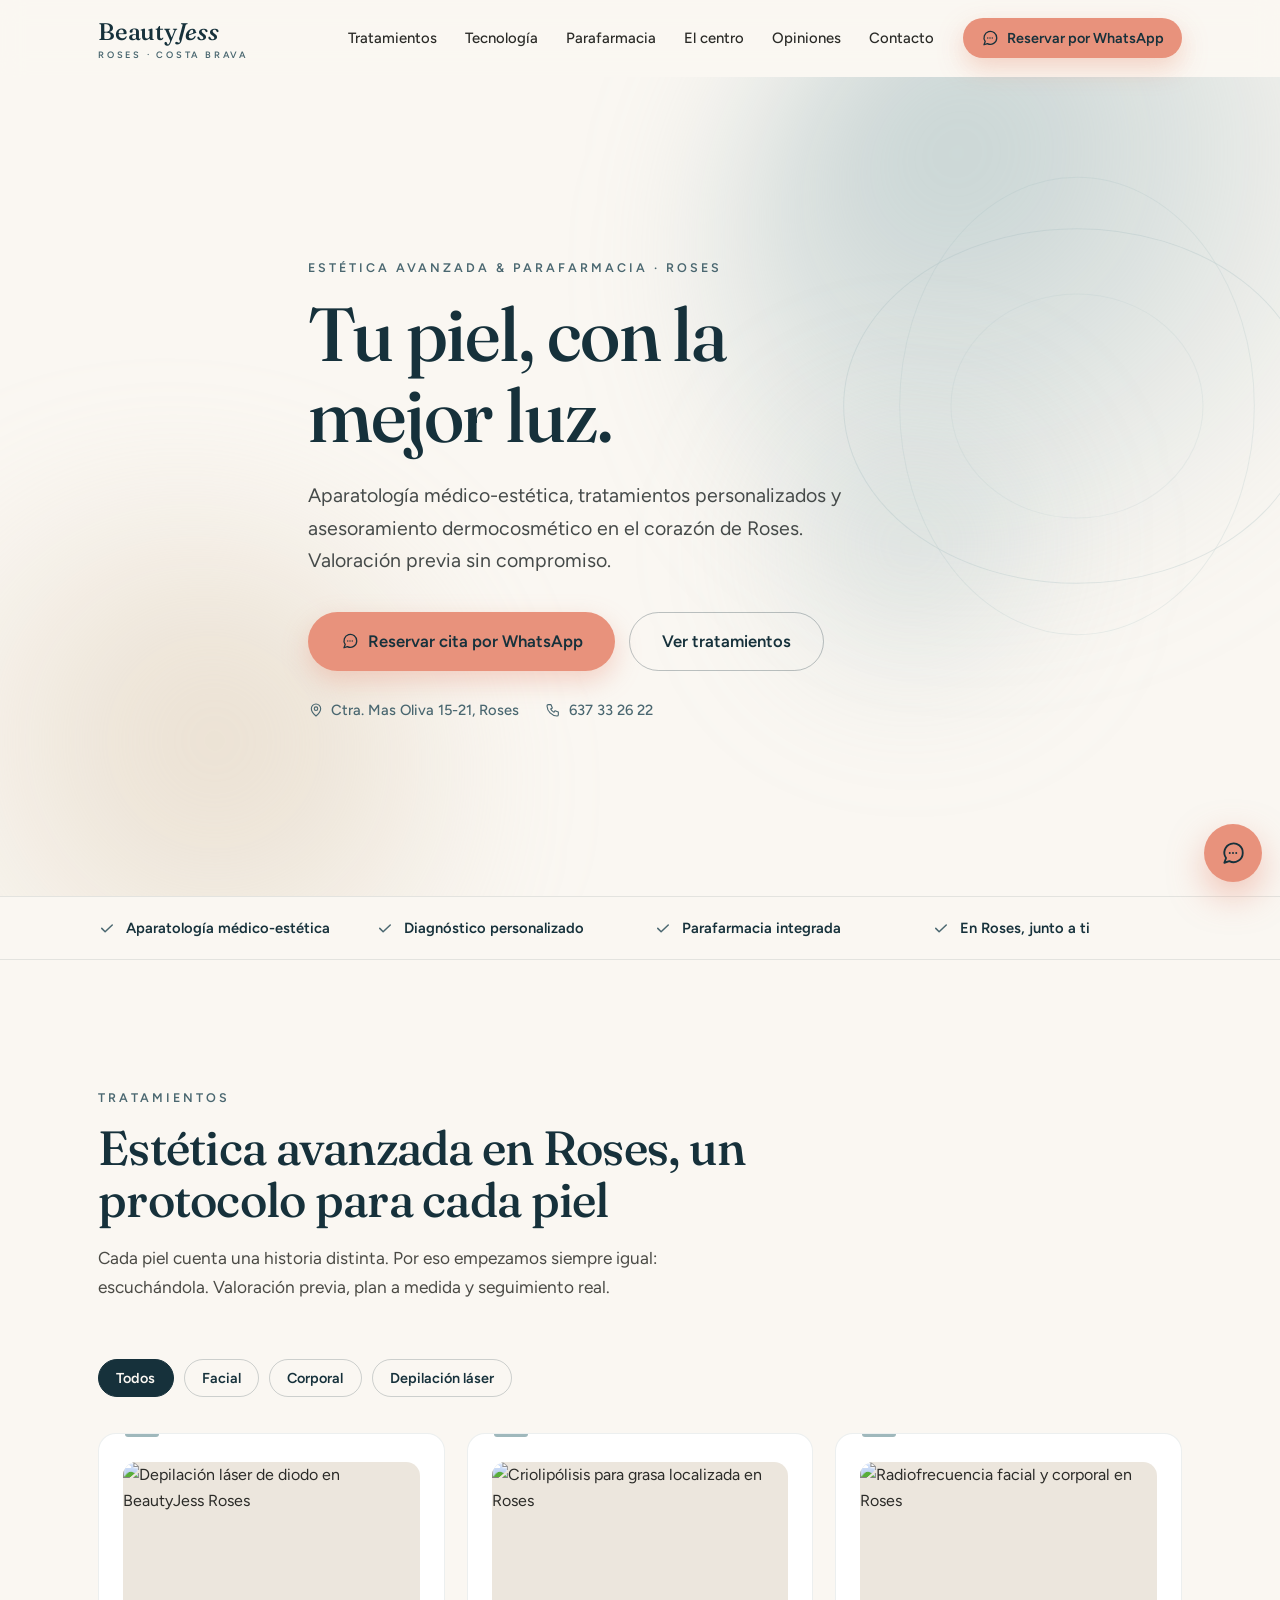
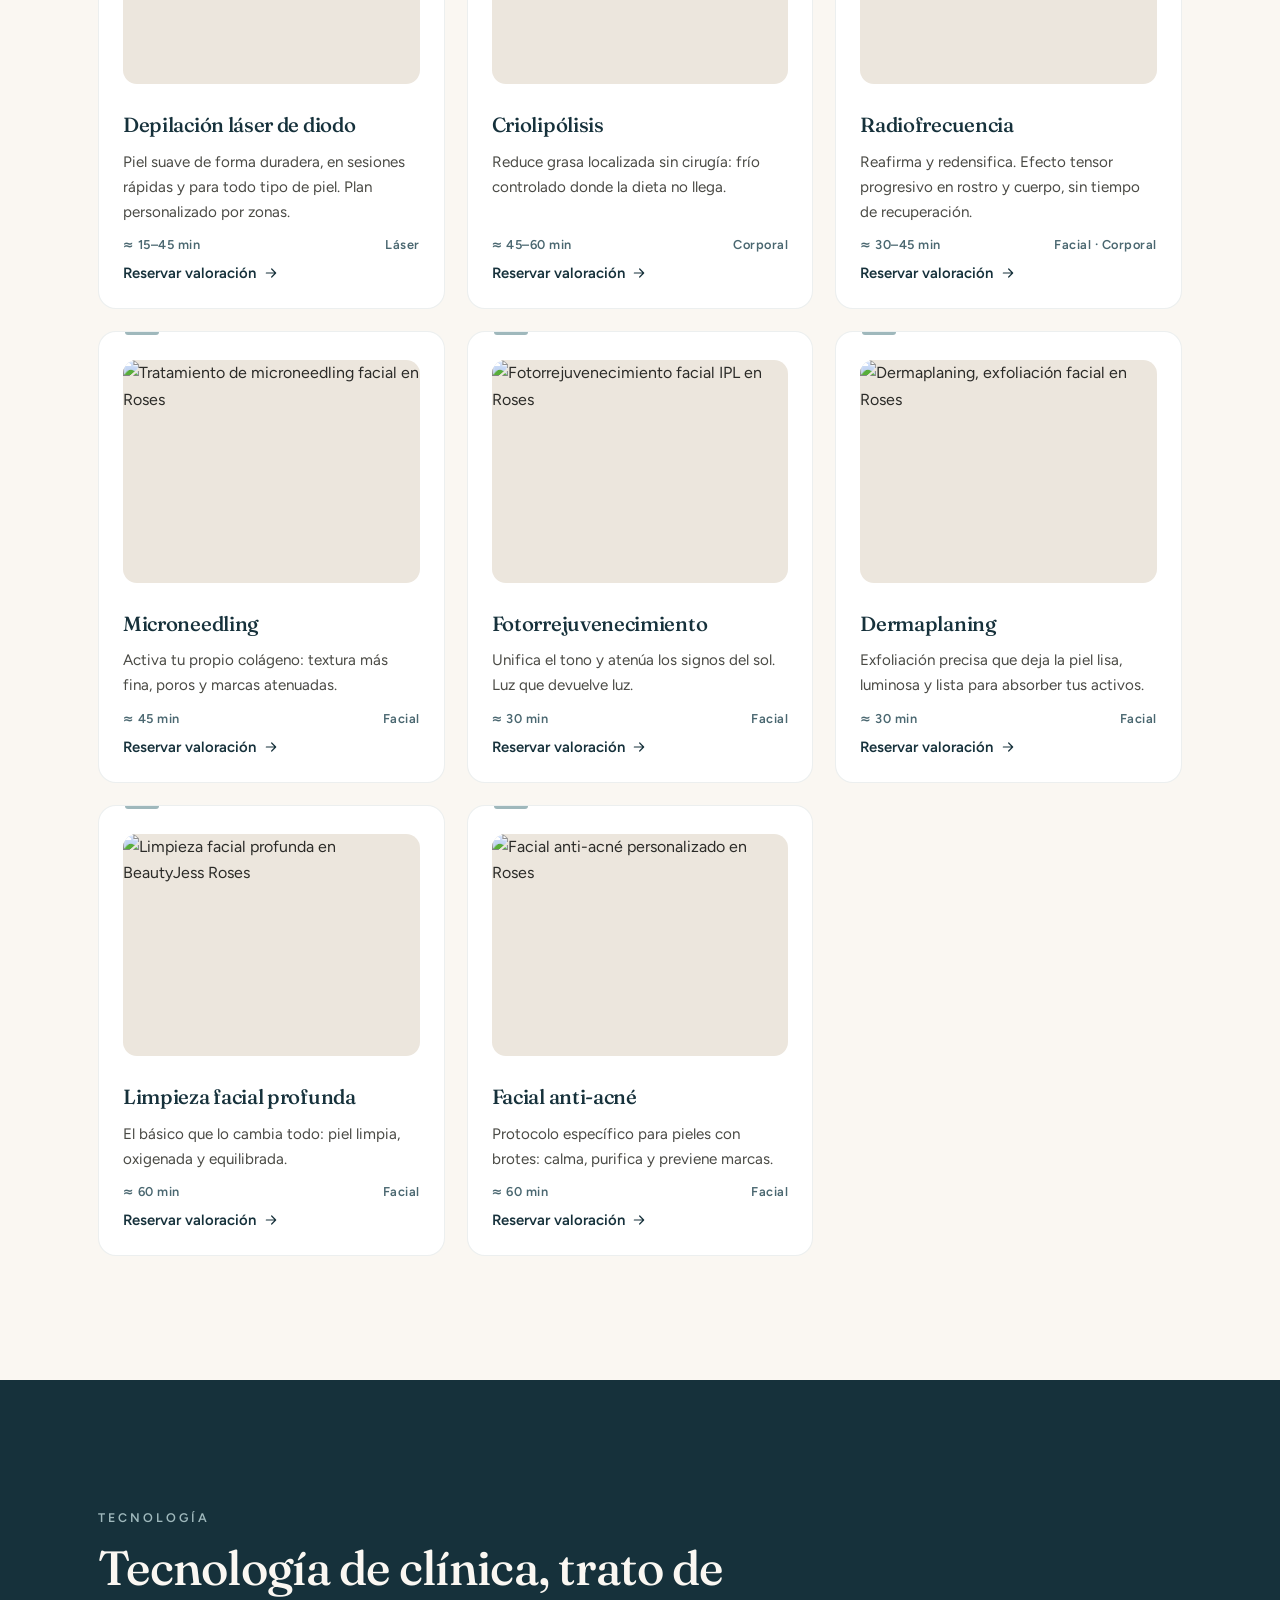
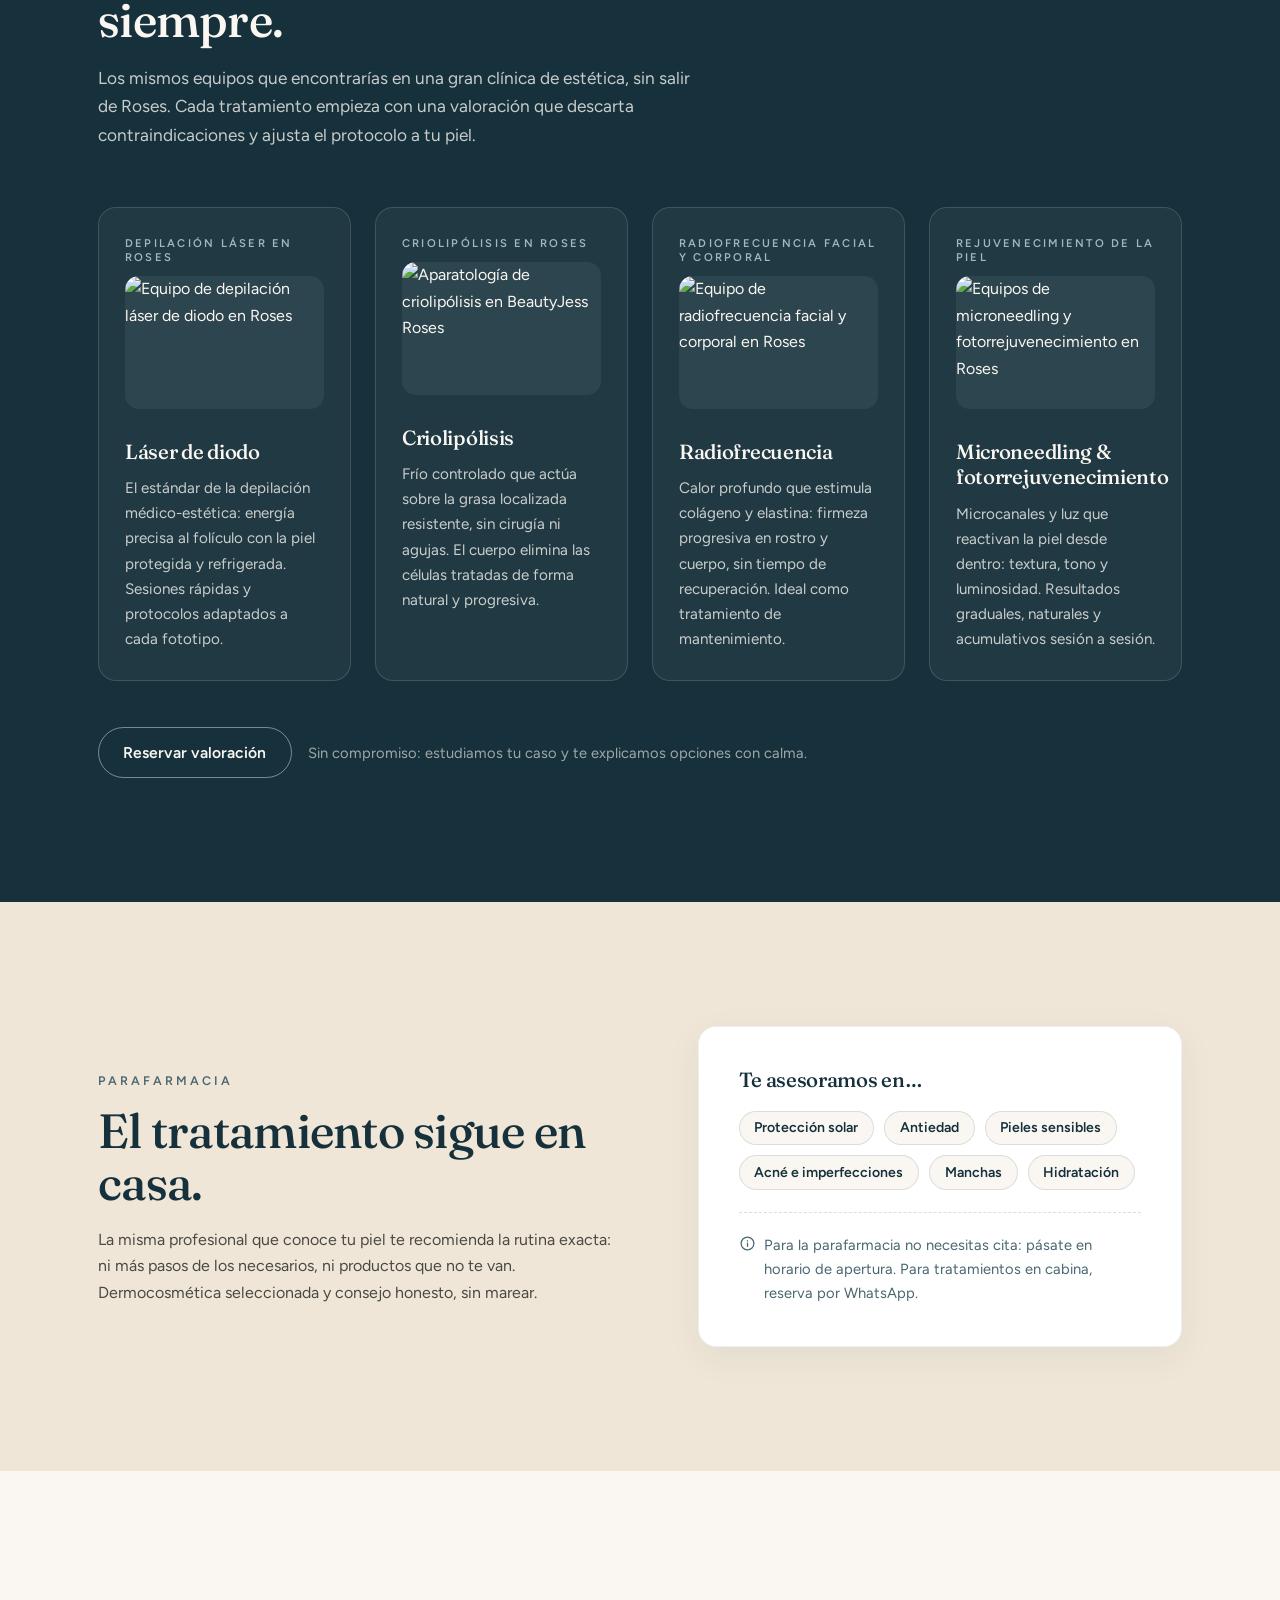
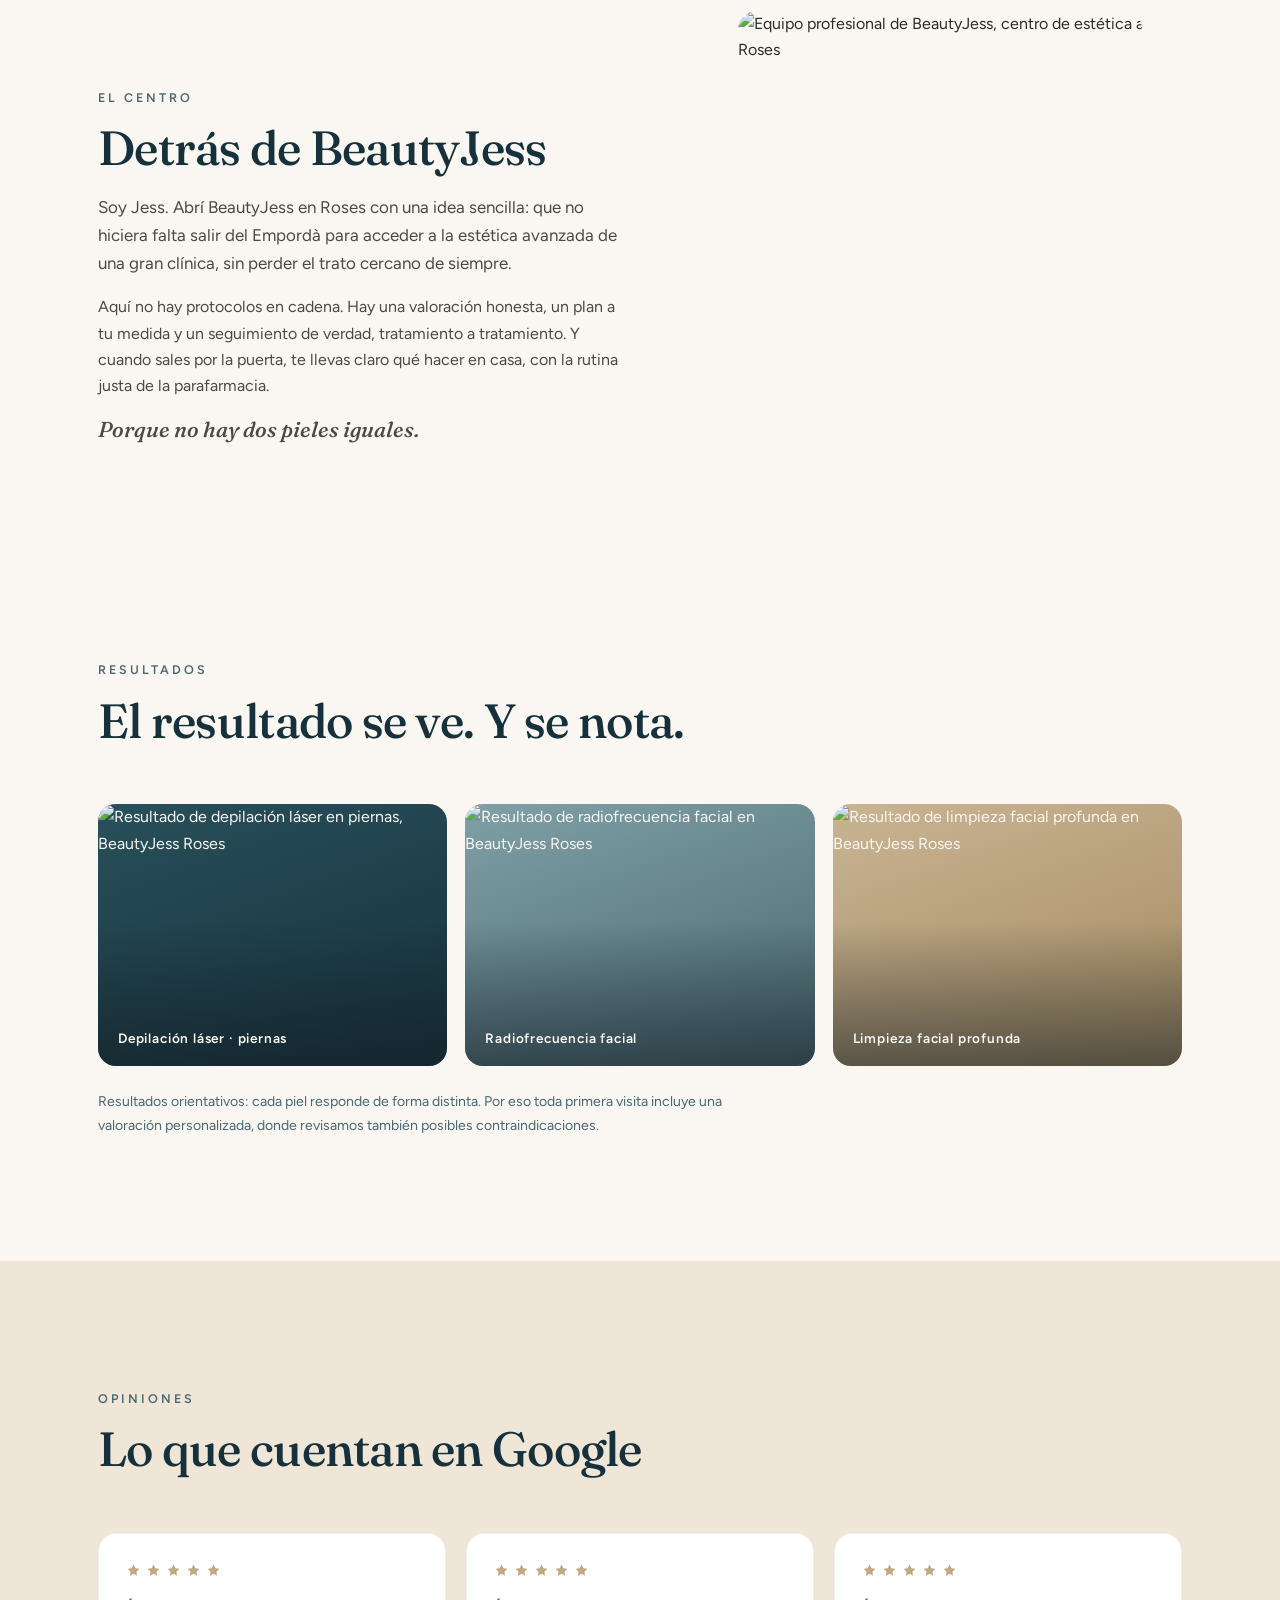
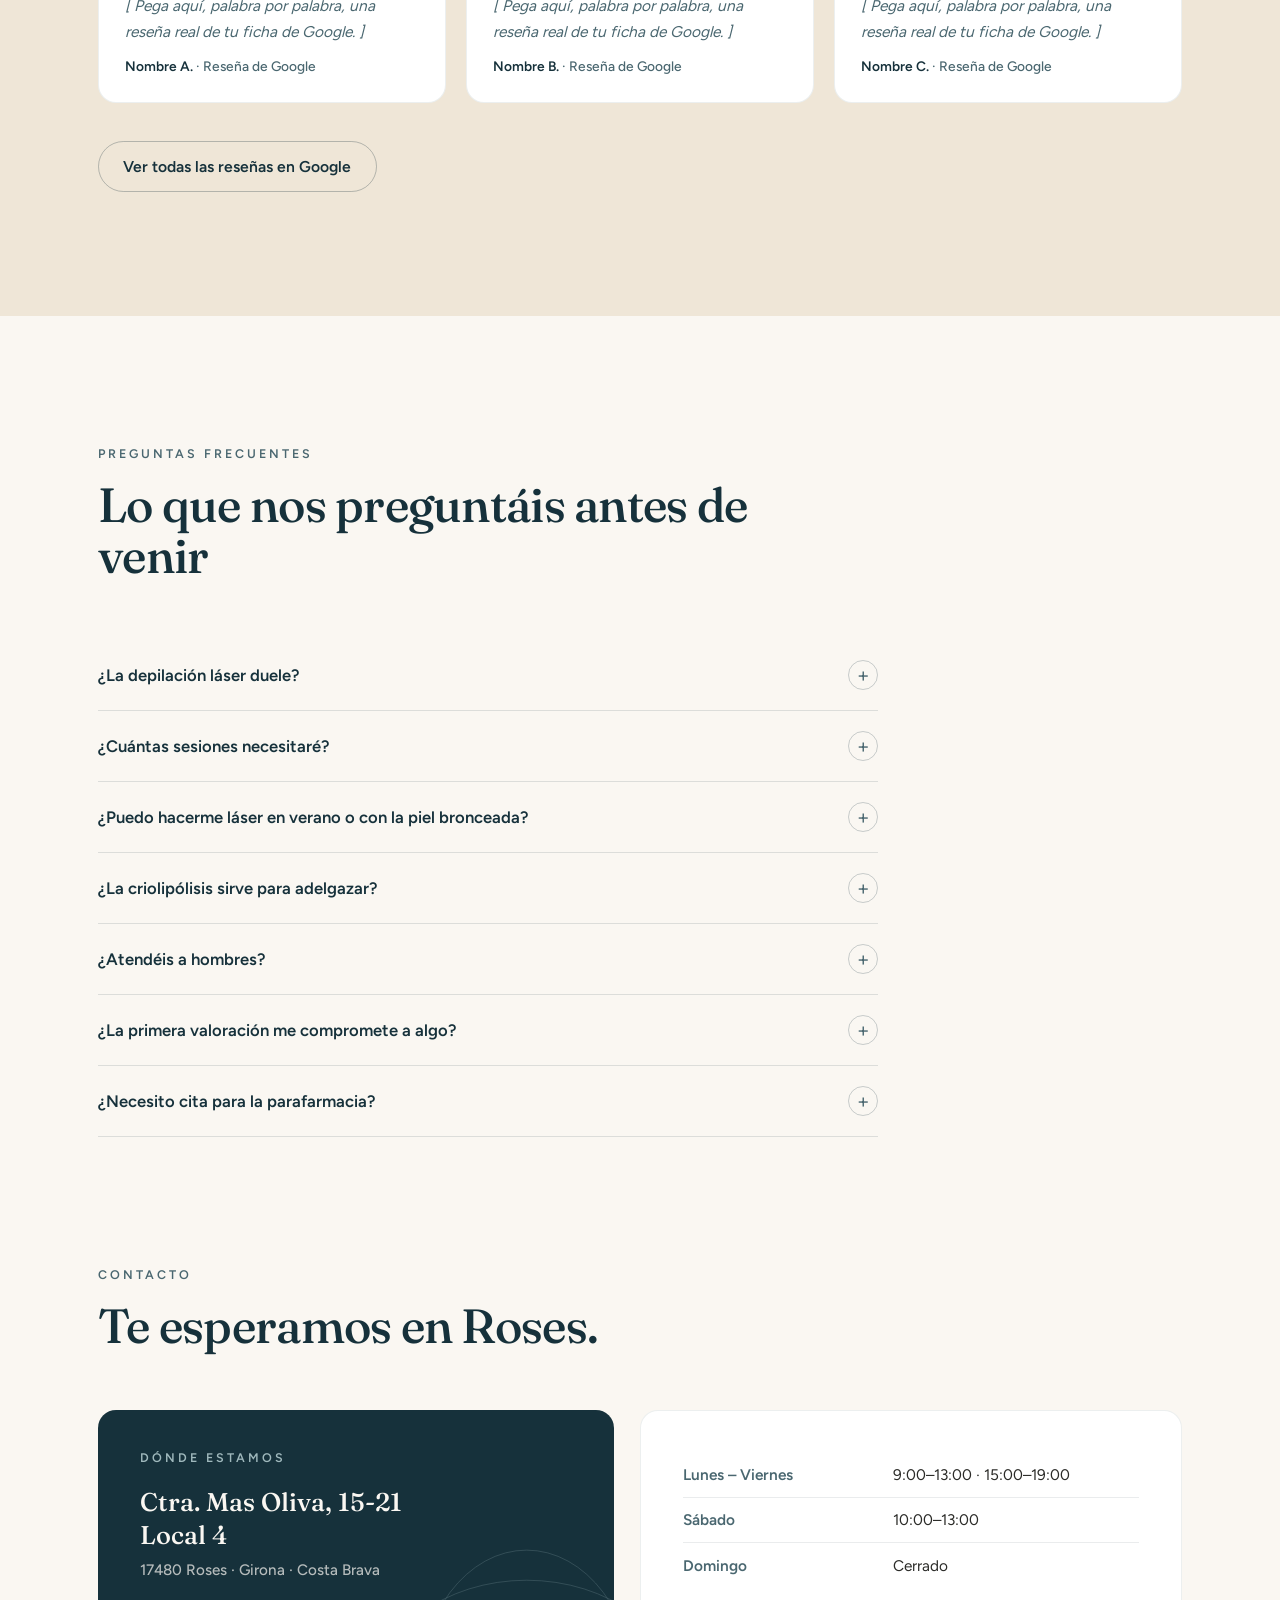
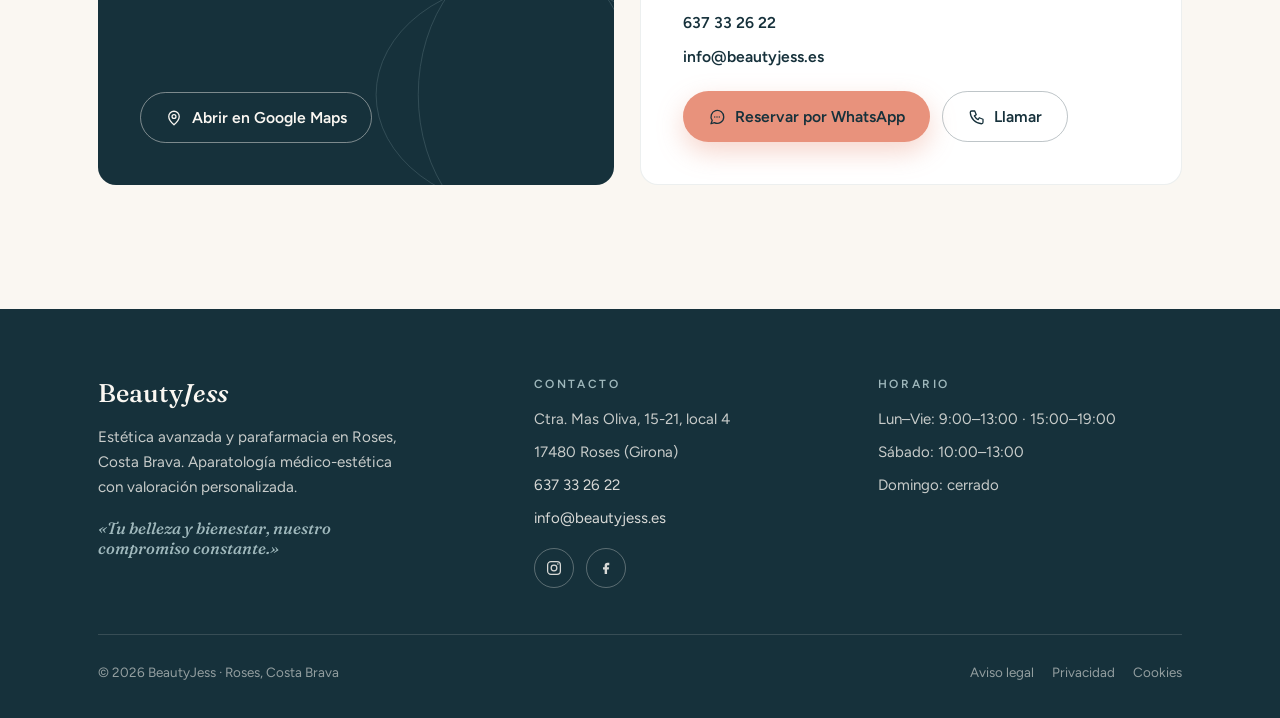
==== commit 0c5ecafa: "Add files via upload" ====
--- a/index.html
+++ b/index.html
@@ -2,24 +2,23 @@
 <html lang="es">
 <head>
 <meta charset="UTF-8">
-<meta name="viewport" content="width=device-width, initial-scale=1.0, viewport-fit=cover">
-<title>Beauty Jess · Estética Avanzada en Roses — Piel luminosa, resultados reales</title>
-<meta name="description" content="Centro de estética avanzada en Roses, Costa Brava: depilación láser de diodo, radiofrecuencia, criolipólisis, microneedling y faciales personalizados. Parafarmacia y asesoramiento dermocosmético. Reserva por WhatsApp.">
+<meta name="viewport" content="width=device-width, initial-scale=1.0">
+<title>BeautyJess · Centro de Estética Avanzada y Parafarmacia en Roses (Girona)</title>
+<meta name="description" content="Depilación láser de diodo, criolipólisis, radiofrecuencia y tratamientos faciales personalizados en Roses, Costa Brava. Parafarmacia y asesoramiento dermocosmético. Reserva por WhatsApp.">
 <link rel="canonical" href="https://beautyjess.es/">
 <meta name="robots" content="index, follow">
-<meta name="theme-color" content="#FBF7F3">
+<meta name="theme-color" content="#FAF7F2">
 
 <!-- Open Graph -->
 <meta property="og:type" content="website">
 <meta property="og:locale" content="es_ES">
 <meta property="og:url" content="https://beautyjess.es/">
-<meta property="og:site_name" content="Beauty Jess">
-<meta property="og:title" content="Beauty Jess · Estética Avanzada en Roses, Costa Brava">
-<meta property="og:description" content="Tu belleza no se inventa. Se revela. Tecnología médico-estética, tratamientos personalizados y dermocosmética en Roses. Reserva tu valoración por WhatsApp.">
-<meta property="og:image" content="https://beautyjess.es/img/og-cover.jpg">
+<meta property="og:title" content="BeautyJess · Estética Avanzada y Parafarmacia en Roses">
+<meta property="og:description" content="Aparatología médico-estética, tratamientos personalizados y dermocosmética en el corazón de Roses. Reserva tu valoración por WhatsApp.">
+<meta property="og:image" content="https://beautyjess.es/img/og-cover.jpg"><!-- [CONFIRMAR] sustituir por foto real del local (1200x630) -->
 <meta property="og:image:width" content="1200">
 <meta property="og:image:height" content="630">
-<meta property="og:image:alt" content="Beauty Jess — Estética avanzada y parafarmacia en Roses">
+<meta property="og:image:alt" content="BeautyJess — Estética avanzada y parafarmacia en Roses">
 <meta name="twitter:card" content="summary_large_image">
 <meta name="twitter:image" content="https://beautyjess.es/img/og-cover.jpg">
 
@@ -28,15 +27,15 @@
 <link rel="apple-touch-icon" href="img/apple-touch-icon.png">
 
 <link rel="preload" href="fonts/fraunces-latin.woff2" as="font" type="font/woff2" crossorigin>
-<link rel="preload" href="fonts/fraunces-latin-italic.woff2" as="font" type="font/woff2" crossorigin>
 <link rel="preload" href="fonts/figtree-latin.woff2" as="font" type="font/woff2" crossorigin>
-<link rel="stylesheet" href="css/style.css">
-
+<link rel="stylesheet" href="css/styles.css">
+
+<!-- [CONFIRMAR] geo exacta del local (ahora aproximada al área de Ctra. Mas Oliva, Roses) -->
 <script type="application/ld+json">
 {
   "@context": "https://schema.org",
   "@type": "BeautySalon",
-  "name": "Beauty Jess",
+  "name": "BeautyJess",
   "alternateName": "Beauty Centre d'estètica Jess",
   "description": "Centro de estética avanzada y parafarmacia en Roses (Girona): depilación láser de diodo, criolipólisis, radiofrecuencia, microneedling y tratamientos faciales personalizados.",
   "url": "https://beautyjess.es/",
@@ -65,130 +64,121 @@
   ]
 }
 </script>
+
+
+<style>
+/* === Imágenes integradas (FLAMA / BeautyJess) === */
+.card .card-photo{display:block;width:calc(100% + 0px);aspect-ratio:4/3;overflow:hidden;border-radius:14px;margin:0 0 1rem;background:#ece6dd}
+.card .card-photo img{width:100%;height:100%;object-fit:cover;display:block;transition:transform .6s ease}
+.card:hover .card-photo img{transform:scale(1.05)}
+.tech .tech-photo{display:block;width:100%;aspect-ratio:3/2;overflow:hidden;border-radius:14px;margin:0 0 1.1rem;background:rgba(255,255,255,.06)}
+.tech .tech-photo img{width:100%;height:100%;object-fit:cover;display:block}
+.ph.has-photo{padding:0;background:none}
+.ph.has-photo img{width:100%;height:100%;object-fit:cover;display:block;border-radius:18px}
+.tile.has-photo{position:relative;overflow:hidden}
+.tile.has-photo img{position:absolute;inset:0;width:100%;height:100%;object-fit:cover;z-index:0}
+.tile.has-photo .tile-label{position:relative;z-index:2}
+.tile.has-photo::after{content:"";position:absolute;inset:0;background:linear-gradient(to top,rgba(20,30,38,.55),rgba(20,30,38,0) 55%);z-index:1}
+.hero-photo{margin-top:1.5rem;border-radius:18px;overflow:hidden;max-width:420px;aspect-ratio:4/5}
+.hero-photo img{width:100%;height:100%;object-fit:cover;display:block}
+</style>
+
 </head>
 <body>
 <a class="skip" href="#main">Saltar al contenido</a>
 
-<!-- ============================================================
-  MATERIAL VISUAL — cómo activar fotos y vídeos reales:
-  Coloca los archivos exportados de Instagram en:
-    /assets/instagram/images/   y   /assets/instagram/videos/
-  con los nombres exactos que indica /assets/instagram/README-ASSETS.md.
-  Mientras un archivo no exista, la web muestra un placeholder
-  elegante de marca (no se rompe nada).
-============================================================= -->
-
-<!-- ========== HEADER ========== -->
-<header class="header" id="top">
+<!-- ===================================================================
+  NOTAS PARA PUBLICAR — datos [CONFIRMAR] con la propietaria:
+  1) Instagram activo: ¿@beautyjess.es o @beautyjess_oficial?
+  2) Horario exacto actual (tabla de contacto y JSON-LD).
+  3) Servicios completos y si se muestran precios.
+  4) Marcas de aparatología y de dermocosmética (sección Tecnología y Parafarmacia).
+  5) Nombre/formación reales para "El centro" — no inventar titulaciones.
+  6) Reseñas REALES de Google → sección Opiniones (ahora placeholders).
+  7) Fotos reales del local/cabinas → buscar comentarios "FOTO REAL".
+  8) Páginas legales creadas (aviso-legal / privacidad / cookies): completar datos del titular.
+==================================================================== -->
+
+<header class="site-header" id="top">
   <div class="container header-inner">
-    <a class="brand" href="#inicio" aria-label="Beauty Jess, inicio">
-      <span class="brand-word">Beauty&nbsp;<em>Jess</em></span>
-      <span class="brand-sub">Roses · Costa Brava</span>
+    <a class="brand" href="#inicio" aria-label="BeautyJess, inicio">
+      <span class="word">Beauty<em>Jess</em></span>
+      <span class="sub">Roses &middot; Costa Brava</span>
     </a>
+    <button class="nav-toggle" aria-expanded="false" aria-controls="site-nav" aria-label="Abrir menú">
+      <span></span><span></span><span></span>
+    </button>
     <nav class="nav" id="site-nav" aria-label="Navegación principal">
       <a href="#tratamientos">Tratamientos</a>
-      <a href="#resultados">Resultados</a>
-      <a href="#experiencia">El centro</a>
-      <a href="#galeria">Galería</a>
+      <a href="#tecnologia">Tecnología</a>
+      <a href="#parafarmacia">Parafarmacia</a>
+      <a href="#centro">El centro</a>
       <a href="#opiniones">Opiniones</a>
-      <a href="#reservar">Contacto</a>
+      <a href="#contacto">Contacto</a>
+      <a class="btn btn-coral btn-sm" href="https://wa.me/34637332622?text=Hola!%20Quiero%20reservar%20una%20cita%20en%20BeautyJess.%20Me%20interesa%3A%20" target="_blank" rel="noopener">
+        <svg viewBox="0 0 24 24" fill="none" stroke="currentColor" stroke-width="1.7" stroke-linecap="round" stroke-linejoin="round" aria-hidden="true"><path d="M21 12a8.5 8.5 0 0 1-12.4 7.5L4 21l1.6-4.4A8.5 8.5 0 1 1 21 12z"/><circle cx="9" cy="12" r=".9" fill="currentColor" stroke="none"/><circle cx="12" cy="12" r=".9" fill="currentColor" stroke="none"/><circle cx="15" cy="12" r=".9" fill="currentColor" stroke="none"/></svg>
+        Reservar por WhatsApp
+      </a>
     </nav>
-    <a class="btn btn-dark btn-sm header-cta" href="https://wa.me/34637332622?text=Hola!%20Quiero%20reservar%20una%20cita%20en%20Beauty%20Jess.%20Me%20interesa%3A%20" target="_blank" rel="noopener">Reservar cita</a>
-    <button class="nav-toggle" aria-expanded="false" aria-controls="mobile-menu" aria-label="Abrir menú">
-      <span></span><span></span>
-    </button>
   </div>
 </header>
-
-<!-- ========== MENÚ MÓVIL ========== -->
-<div class="mobile-menu" id="mobile-menu" aria-hidden="true">
-  <nav class="mobile-nav" aria-label="Menú móvil">
-    <a href="#tratamientos"><span>01</span>Tratamientos</a>
-    <a href="#resultados"><span>02</span>Resultados</a>
-    <a href="#experiencia"><span>03</span>El centro</a>
-    <a href="#galeria"><span>04</span>Galería</a>
-    <a href="#opiniones"><span>05</span>Opiniones</a>
-    <a href="#reservar"><span>06</span>Contacto</a>
-  </nav>
-  <div class="mobile-menu-foot">
-    <a class="btn btn-gold btn-lg" href="https://wa.me/34637332622?text=Hola!%20Quiero%20reservar%20una%20cita%20en%20Beauty%20Jess.%20Me%20interesa%3A%20" target="_blank" rel="noopener">Reservar por WhatsApp</a>
-    <a href="tel:+34637332622">637 33 26 22</a>
-  </div>
-</div>
-
 <main id="main">
 
 <!-- ========== HERO ========== -->
 <section class="hero" id="inicio">
-  <div class="hero-bg" aria-hidden="true">
-    <div class="aurora aurora-1"></div>
-    <div class="aurora aurora-2"></div>
-    <div class="aurora aurora-3"></div>
-    <div class="grain"></div>
-  </div>
-
-  <div class="container hero-grid">
-    <div class="hero-copy">
-      <p class="eyebrow reveal">Estética avanzada &middot; Roses, Costa Brava</p>
-      <h1 class="reveal" data-d="80">Tu belleza no se&nbsp;inventa.<br><em>Se revela.</em></h1>
-      <p class="hero-sub reveal" data-d="160">Tecnología médico-estética, manos expertas y un plan pensado solo para ti. Piel luminosa, resultados reales y la confianza de sentirte <em>tú</em>, en tu mejor versión.</p>
-      <div class="hero-ctas reveal" data-d="240">
-        <a class="btn btn-gold btn-lg" href="https://wa.me/34637332622?text=Hola!%20Quiero%20reservar%20una%20cita%20en%20Beauty%20Jess.%20Me%20interesa%3A%20" target="_blank" rel="noopener">
-          <svg viewBox="0 0 24 24" fill="none" stroke="currentColor" stroke-width="1.7" stroke-linecap="round" stroke-linejoin="round" aria-hidden="true"><path d="M21 12a8.5 8.5 0 0 1-12.4 7.5L4 21l1.6-4.4A8.5 8.5 0 1 1 21 12z"/></svg>
-          Reservar cita por WhatsApp
-        </a>
-        <a class="btn btn-ghost btn-lg" href="#tratamientos">Descubrir tratamientos</a>
-      </div>
-      <div class="hero-meta reveal" data-d="320">
-        <a href="https://maps.app.goo.gl/zYHU84jc5R4UHhoX9" target="_blank" rel="noopener">
-          <svg viewBox="0 0 24 24" fill="none" stroke="currentColor" stroke-width="1.7" stroke-linecap="round" stroke-linejoin="round" aria-hidden="true"><path d="M12 21s7-6 7-11a7 7 0 1 0-14 0c0 5 7 11 7 11z"/><circle cx="12" cy="10" r="2.6"/></svg>
-          Ctra. Mas Oliva 15-21 · Roses
-        </a>
-        <span class="dot" aria-hidden="true"></span>
+  <div class="caustics" aria-hidden="true">
+    <div class="blob blob-1"></div>
+    <div class="blob blob-2"></div>
+    <div class="blob blob-3"></div>
+    <svg class="ripples" viewBox="0 0 600 600" aria-hidden="true">
+      <ellipse class="r1" cx="300" cy="300" rx="250" ry="190"/>
+      <ellipse class="r2" cx="300" cy="300" rx="190" ry="245"/>
+      <ellipse class="r3" cx="300" cy="300" rx="135" ry="120"/>
+    </svg>
+  </div>
+  <div class="container hero-inner">
+    <span class="eyebrow">Estética avanzada &amp; parafarmacia &middot; Roses</span>
+    <h1>Tu piel, con la mejor&nbsp;luz.</h1>
+    <p class="sub">Aparatología médico-estética, tratamientos personalizados y asesoramiento dermocosmético en el corazón de Roses. Valoración previa sin compromiso.</p>
+    <div class="hero-ctas">
+      <a class="btn btn-coral btn-lg" href="https://wa.me/34637332622?text=Hola!%20Quiero%20reservar%20una%20cita%20en%20BeautyJess.%20Me%20interesa%3A%20" target="_blank" rel="noopener">
+        <svg viewBox="0 0 24 24" fill="none" stroke="currentColor" stroke-width="1.7" stroke-linecap="round" stroke-linejoin="round" aria-hidden="true"><path d="M21 12a8.5 8.5 0 0 1-12.4 7.5L4 21l1.6-4.4A8.5 8.5 0 1 1 21 12z"/><circle cx="9" cy="12" r=".9" fill="currentColor" stroke="none"/><circle cx="12" cy="12" r=".9" fill="currentColor" stroke="none"/><circle cx="15" cy="12" r=".9" fill="currentColor" stroke="none"/></svg>
+        Reservar cita por WhatsApp
+      </a>
+      <a class="btn btn-ghost btn-lg" href="#tratamientos">Ver tratamientos</a>
+    </div>
+    <div class="hero-meta">
+      <span>
+        <svg viewBox="0 0 24 24" fill="none" stroke="currentColor" stroke-width="1.7" stroke-linecap="round" stroke-linejoin="round" aria-hidden="true"><path d="M12 21s7-6 7-11a7 7 0 1 0-14 0c0 5 7 11 7 11z"/><circle cx="12" cy="10" r="2.6"/></svg>
+        Ctra. Mas Oliva 15-21, Roses
+      </span>
+      <span>
+        <svg viewBox="0 0 24 24" fill="none" stroke="currentColor" stroke-width="1.7" stroke-linecap="round" stroke-linejoin="round" aria-hidden="true"><path d="M5 4h4l2 5-2.5 1.5a12 12 0 0 0 5 5L15 13l5 2v4a2 2 0 0 1-2 2A16 16 0 0 1 3 6a2 2 0 0 1 2-2z"/></svg>
         <a href="tel:+34637332622">637 33 26 22</a>
-      </div>
-    </div>
-
-    <div class="hero-visual reveal" data-d="200" aria-hidden="false">
-      <!-- Vídeo vertical editorial: /assets/instagram/videos/hero-reel.mp4
-           Poster: /assets/instagram/images/hero-01.jpg -->
-      <figure class="hero-frame media-slot" data-expects="videos/hero-reel.mp4">
-        <video class="hero-video" autoplay muted loop playsinline preload="metadata"
-               poster="assets/instagram/images/hero-01.jpg"
-               aria-label="Vídeo del centro Beauty Jess">
-          <source src="assets/instagram/videos/hero-reel.mp4" type="video/mp4">
-        </video>
-        <div class="media-fallback">
-          <span class="mono">BJ</span>
-          <small>Vídeo de marca<br>hero-reel.mp4</small>
-        </div>
-      </figure>
-
-      <div class="glass-chip chip-1">
-        <svg viewBox="0 0 24 24" fill="none" stroke="currentColor" stroke-width="1.6" stroke-linecap="round" stroke-linejoin="round" aria-hidden="true"><path d="M13 2L6 13h5l-2 9 9-12h-5l2-8z"/></svg>
-        <div><strong>Láser de diodo</strong><small>Piel suave, duradera</small></div>
-      </div>
-      <div class="glass-chip chip-2">
-        <svg viewBox="0 0 24 24" fill="none" stroke="currentColor" stroke-width="1.6" stroke-linecap="round" stroke-linejoin="round" aria-hidden="true"><circle cx="12" cy="12" r="4"/><path d="M12 3v2M12 19v2M3 12h2M19 12h2M5.6 5.6l1.4 1.4M17 17l1.4 1.4M18.4 5.6L17 7M7 17l-1.4 1.4"/></svg>
-        <div><strong>Piel luminosa</strong><small>Faciales a medida</small></div>
-      </div>
-      <div class="glass-chip chip-3">
-        <svg viewBox="0 0 24 24" fill="none" stroke="currentColor" stroke-width="1.6" stroke-linecap="round" stroke-linejoin="round" aria-hidden="true"><path d="M12 21c4.5-2.6 7-6 7-10a7 7 0 1 0-14 0c0 4 2.5 7.4 7 10z"/></svg>
-        <div><strong>Valoración previa</strong><small>Sin compromiso</small></div>
-      </div>
-    </div>
-  </div>
-
-  <a class="hero-scroll" href="#marquee" aria-label="Bajar al contenido">
-    <span></span>
-  </a>
-</section>
-
-<!-- ========== MARQUEE ========== -->
-<div class="marquee" id="marquee" aria-hidden="true">
-  <div class="marquee-track">
-    <span>Láser de diodo</span><i>✦</i><span>Radiofrecuencia</span><i>✦</i><span>Criolipólisis</span><i>✦</i><span>Microneedling</span><i>✦</i><span>Fotorrejuvenecimiento</span><i>✦</i><span>Dermaplaning</span><i>✦</i><span>Higiene facial</span><i>✦</i><span>Parafarmacia</span><i>✦</i>
-    <span>Láser de diodo</span><i>✦</i><span>Radiofrecuencia</span><i>✦</i><span>Criolipólisis</span><i>✦</i><span>Microneedling</span><i>✦</i><span>Fotorrejuvenecimiento</span><i>✦</i><span>Dermaplaning</span><i>✦</i><span>Higiene facial</span><i>✦</i><span>Parafarmacia</span><i>✦</i>
+      </span>
+    </div>
+  </div>
+</section>
+
+<!-- ========== BARRA DE CONFIANZA ========== -->
+<div class="trust">
+  <div class="container trust-inner">
+    <div class="trust-item">
+      <svg viewBox="0 0 24 24" fill="none" stroke="currentColor" stroke-width="2" stroke-linecap="round" stroke-linejoin="round" aria-hidden="true"><path d="M5 12.5l4.5 4.5L19 8"/></svg>
+      Aparatología médico-estética
+    </div>
+    <div class="trust-item">
+      <svg viewBox="0 0 24 24" fill="none" stroke="currentColor" stroke-width="2" stroke-linecap="round" stroke-linejoin="round" aria-hidden="true"><path d="M5 12.5l4.5 4.5L19 8"/></svg>
+      Diagnóstico personalizado
+    </div>
+    <div class="trust-item">
+      <svg viewBox="0 0 24 24" fill="none" stroke="currentColor" stroke-width="2" stroke-linecap="round" stroke-linejoin="round" aria-hidden="true"><path d="M5 12.5l4.5 4.5L19 8"/></svg>
+      Parafarmacia integrada
+    </div>
+    <div class="trust-item">
+      <svg viewBox="0 0 24 24" fill="none" stroke="currentColor" stroke-width="2" stroke-linecap="round" stroke-linejoin="round" aria-hidden="true"><path d="M5 12.5l4.5 4.5L19 8"/></svg>
+      En Roses, junto a ti
+    </div>
   </div>
 </div>
 
@@ -196,287 +186,230 @@
 <section class="section" id="tratamientos">
   <div class="container">
     <div class="section-head reveal">
-      <p class="eyebrow">Tratamientos</p>
-      <h2>Un protocolo para cada piel, <em>no una piel para cada protocolo.</em></h2>
-      <p class="lead">Empezamos siempre igual: escuchando tu piel. Valoración previa sin compromiso, plan a medida y seguimiento real, sesión a sesión.</p>
+      <span class="eyebrow">Tratamientos</span>
+      <h2>Estética avanzada en Roses, un protocolo para cada piel</h2>
+      <p class="lead">Cada piel cuenta una historia distinta. Por eso empezamos siempre igual: escuchándola. Valoración previa, plan a medida y seguimiento real.</p>
     </div>
 
     <div class="tabs reveal" role="group" aria-label="Filtrar tratamientos">
       <button class="tab" type="button" data-filter="all" aria-pressed="true">Todos</button>
       <button class="tab" type="button" data-filter="facial" aria-pressed="false">Facial</button>
       <button class="tab" type="button" data-filter="corporal" aria-pressed="false">Corporal</button>
-      <button class="tab" type="button" data-filter="laser" aria-pressed="false">Láser</button>
-    </div>
-
-    <div class="treat-grid">
-      <article class="treat reveal" data-cat="laser" data-d="0">
-        <figure class="treat-media media-slot" data-expects="images/treat-laser.jpg">
-          <img src="assets/instagram/images/treat-laser.jpg" alt="Depilación láser de diodo en Beauty Jess" loading="lazy" decoding="async" width="600" height="750">
-          <div class="media-fallback"><span class="mono">01</span></div>
-        </figure>
-        <div class="treat-body">
-          <h3>Depilación láser de diodo</h3>
-          <p>Piel suave de forma duradera, en sesiones rápidas y seguras para todo tipo de piel. Plan personalizado por zonas.</p>
-          <div class="treat-meta"><span>15–45 min</span><span>Láser</span></div>
-          <a class="treat-link" href="https://wa.me/34637332622?text=Hola!%20Quiero%20reservar%20una%20cita%20en%20Beauty%20Jess.%20Me%20interesa%3A%20Depilaci%C3%B3n%20l%C3%A1ser%20de%20diodo" target="_blank" rel="noopener">Reservar valoración <i aria-hidden="true">→</i></a>
-        </div>
-      </article>
-
-      <article class="treat reveal" data-cat="facial" data-d="60">
-        <figure class="treat-media media-slot" data-expects="images/treat-facial.jpg">
-          <img src="assets/instagram/images/treat-facial.jpg" alt="Tratamiento facial personalizado en Beauty Jess" loading="lazy" decoding="async" width="600" height="750">
-          <div class="media-fallback"><span class="mono">02</span></div>
-        </figure>
-        <div class="treat-body">
-          <h3>Faciales personalizados</h3>
-          <p>Higiene profunda, anti-acné, dermaplaning o luminosidad: tu piel decide el protocolo, no al revés.</p>
-          <div class="treat-meta"><span>30–60 min</span><span>Facial</span></div>
-          <a class="treat-link" href="https://wa.me/34637332622?text=Hola!%20Quiero%20reservar%20una%20cita%20en%20Beauty%20Jess.%20Me%20interesa%3A%20Tratamiento%20facial" target="_blank" rel="noopener">Reservar valoración <i aria-hidden="true">→</i></a>
-        </div>
-      </article>
-
-      <article class="treat reveal" data-cat="facial corporal" data-d="120">
-        <figure class="treat-media media-slot" data-expects="images/treat-radiofrecuencia.jpg">
-          <img src="assets/instagram/images/treat-radiofrecuencia.jpg" alt="Radiofrecuencia facial y corporal en Beauty Jess" loading="lazy" decoding="async" width="600" height="750">
-          <div class="media-fallback"><span class="mono">03</span></div>
-        </figure>
-        <div class="treat-body">
-          <h3>Radiofrecuencia</h3>
-          <p>Reafirma y redensifica. Efecto tensor progresivo en rostro y cuerpo, sin tiempo de recuperación.</p>
-          <div class="treat-meta"><span>30–45 min</span><span>Facial · Corporal</span></div>
-          <a class="treat-link" href="https://wa.me/34637332622?text=Hola!%20Quiero%20reservar%20una%20cita%20en%20Beauty%20Jess.%20Me%20interesa%3A%20Radiofrecuencia" target="_blank" rel="noopener">Reservar valoración <i aria-hidden="true">→</i></a>
-        </div>
-      </article>
-
-      <article class="treat reveal" data-cat="corporal" data-d="0">
-        <figure class="treat-media media-slot" data-expects="images/treat-criolipolisis.jpg">
-          <img src="assets/instagram/images/treat-criolipolisis.jpg" alt="Criolipólisis en Beauty Jess Roses" loading="lazy" decoding="async" width="600" height="750">
-          <div class="media-fallback"><span class="mono">04</span></div>
-        </figure>
-        <div class="treat-body">
-          <h3>Criolipólisis</h3>
-          <p>Frío controlado sobre la grasa localizada que se resiste a la dieta. Sin cirugía, sin agujas.</p>
-          <div class="treat-meta"><span>45–60 min</span><span>Corporal</span></div>
-          <a class="treat-link" href="https://wa.me/34637332622?text=Hola!%20Quiero%20reservar%20una%20cita%20en%20Beauty%20Jess.%20Me%20interesa%3A%20Criolip%C3%B3lisis" target="_blank" rel="noopener">Reservar valoración <i aria-hidden="true">→</i></a>
-        </div>
-      </article>
-
-      <article class="treat reveal" data-cat="facial" data-d="60">
-        <figure class="treat-media media-slot" data-expects="images/treat-microneedling.jpg">
-          <img src="assets/instagram/images/treat-microneedling.jpg" alt="Microneedling en Beauty Jess" loading="lazy" decoding="async" width="600" height="750">
-          <div class="media-fallback"><span class="mono">05</span></div>
-        </figure>
-        <div class="treat-body">
-          <h3>Microneedling</h3>
-          <p>Activa tu propio colágeno: textura más fina, poros refinados y marcas atenuadas, de forma natural.</p>
-          <div class="treat-meta"><span>45 min</span><span>Facial</span></div>
-          <a class="treat-link" href="https://wa.me/34637332622?text=Hola!%20Quiero%20reservar%20una%20cita%20en%20Beauty%20Jess.%20Me%20interesa%3A%20Microneedling" target="_blank" rel="noopener">Reservar valoración <i aria-hidden="true">→</i></a>
-        </div>
-      </article>
-
-      <article class="treat reveal" data-cat="facial" data-d="120">
-        <figure class="treat-media media-slot" data-expects="images/treat-fotorrejuvenecimiento.jpg">
-          <img src="assets/instagram/images/treat-fotorrejuvenecimiento.jpg" alt="Fotorrejuvenecimiento en Beauty Jess" loading="lazy" decoding="async" width="600" height="750">
-          <div class="media-fallback"><span class="mono">06</span></div>
-        </figure>
-        <div class="treat-body">
-          <h3>Fotorrejuvenecimiento</h3>
-          <p>Unifica el tono y atenúa los signos del sol. Luz que devuelve luz a tu piel.</p>
-          <div class="treat-meta"><span>30 min</span><span>Facial</span></div>
-          <a class="treat-link" href="https://wa.me/34637332622?text=Hola!%20Quiero%20reservar%20una%20cita%20en%20Beauty%20Jess.%20Me%20interesa%3A%20Fotorrejuvenecimiento" target="_blank" rel="noopener">Reservar valoración <i aria-hidden="true">→</i></a>
-        </div>
-      </article>
-    </div>
-
-    <p class="section-note reveal">¿No encuentras tu tratamiento? Escríbenos: la carta completa incluye dermaplaning, higiene facial profunda, protocolos anti-acné y asesoramiento de parafarmacia.</p>
-  </div>
-</section>
-
-<!-- ========== RESULTADOS REALES ========== -->
-<section class="section section--dark" id="resultados">
+      <button class="tab" type="button" data-filter="laser" aria-pressed="false">Depilación láser</button>
+    </div>
+
+    <div class="cards">
+      <article class="card reveal" data-cat="laser" data-d="0">
+        <div class="card-photo"><img src="images/trat-depilacion-laser.webp" alt="Depilación láser de diodo en BeautyJess Roses" loading="lazy" width="600" height="450"></div><h3>Depilación láser de diodo</h3>
+        <p>Piel suave de forma duradera, en sesiones rápidas y para todo tipo de piel. Plan personalizado por zonas.</p>
+        <div class="meta"><span>&asymp; 15&ndash;45 min</span><span>Láser</span></div>
+        <a class="book" href="https://wa.me/34637332622?text=Hola!%20Quiero%20reservar%20una%20cita%20en%20BeautyJess.%20Me%20interesa%3A%20Depilaci%C3%B3n%20l%C3%A1ser%20de%20diodo" target="_blank" rel="noopener">Reservar valoración <svg viewBox="0 0 24 24" fill="none" stroke="currentColor" stroke-width="1.8" stroke-linecap="round" stroke-linejoin="round" aria-hidden="true"><path d="M5 12h13M13 6l6 6-6 6"/></svg></a>
+      </article>
+
+      <article class="card reveal" data-cat="corporal" data-d="60">
+        <div class="card-photo"><img src="images/trat-criolipolisis.webp" alt="Criolipólisis para grasa localizada en Roses" loading="lazy" width="600" height="450"></div><h3>Criolipólisis</h3>
+        <p>Reduce grasa localizada sin cirugía: frío controlado donde la dieta no llega.</p>
+        <div class="meta"><span>&asymp; 45&ndash;60 min</span><span>Corporal</span></div>
+        <a class="book" href="https://wa.me/34637332622?text=Hola!%20Quiero%20reservar%20una%20cita%20en%20BeautyJess.%20Me%20interesa%3A%20Criolip%C3%B3lisis" target="_blank" rel="noopener">Reservar valoración <svg viewBox="0 0 24 24" fill="none" stroke="currentColor" stroke-width="1.8" stroke-linecap="round" stroke-linejoin="round" aria-hidden="true"><path d="M5 12h13M13 6l6 6-6 6"/></svg></a>
+      </article>
+
+      <article class="card reveal" data-cat="facial corporal" data-d="120">
+        <div class="card-photo"><img src="images/trat-radiofrecuencia.webp" alt="Radiofrecuencia facial y corporal en Roses" loading="lazy" width="600" height="450"></div><h3>Radiofrecuencia</h3>
+        <p>Reafirma y redensifica. Efecto tensor progresivo en rostro y cuerpo, sin tiempo de recuperación.</p>
+        <div class="meta"><span>&asymp; 30&ndash;45 min</span><span>Facial &middot; Corporal</span></div>
+        <a class="book" href="https://wa.me/34637332622?text=Hola!%20Quiero%20reservar%20una%20cita%20en%20BeautyJess.%20Me%20interesa%3A%20Radiofrecuencia" target="_blank" rel="noopener">Reservar valoración <svg viewBox="0 0 24 24" fill="none" stroke="currentColor" stroke-width="1.8" stroke-linecap="round" stroke-linejoin="round" aria-hidden="true"><path d="M5 12h13M13 6l6 6-6 6"/></svg></a>
+      </article>
+
+      <article class="card reveal" data-cat="facial" data-d="180">
+        <div class="card-photo"><img src="images/trat-microneedling.webp" alt="Tratamiento de microneedling facial en Roses" loading="lazy" width="600" height="450"></div><h3>Microneedling</h3>
+        <p>Activa tu propio colágeno: textura más fina, poros y marcas atenuadas.</p>
+        <div class="meta"><span>&asymp; 45 min</span><span>Facial</span></div>
+        <a class="book" href="https://wa.me/34637332622?text=Hola!%20Quiero%20reservar%20una%20cita%20en%20BeautyJess.%20Me%20interesa%3A%20Microneedling" target="_blank" rel="noopener">Reservar valoración <svg viewBox="0 0 24 24" fill="none" stroke="currentColor" stroke-width="1.8" stroke-linecap="round" stroke-linejoin="round" aria-hidden="true"><path d="M5 12h13M13 6l6 6-6 6"/></svg></a>
+      </article>
+
+      <article class="card reveal" data-cat="facial" data-d="0">
+        <div class="card-photo"><img src="images/trat-fotorrejuvenecimiento.webp" alt="Fotorrejuvenecimiento facial IPL en Roses" loading="lazy" width="600" height="450"></div><h3>Fotorrejuvenecimiento</h3>
+        <p>Unifica el tono y atenúa los signos del sol. Luz que devuelve luz.</p>
+        <div class="meta"><span>&asymp; 30 min</span><span>Facial</span></div>
+        <a class="book" href="https://wa.me/34637332622?text=Hola!%20Quiero%20reservar%20una%20cita%20en%20BeautyJess.%20Me%20interesa%3A%20Fotorrejuvenecimiento" target="_blank" rel="noopener">Reservar valoración <svg viewBox="0 0 24 24" fill="none" stroke="currentColor" stroke-width="1.8" stroke-linecap="round" stroke-linejoin="round" aria-hidden="true"><path d="M5 12h13M13 6l6 6-6 6"/></svg></a>
+      </article>
+
+      <article class="card reveal" data-cat="facial" data-d="60">
+        <div class="card-photo"><img src="images/trat-dermaplaning.webp" alt="Dermaplaning, exfoliación facial en Roses" loading="lazy" width="600" height="450"></div><h3>Dermaplaning</h3>
+        <p>Exfoliación precisa que deja la piel lisa, luminosa y lista para absorber tus activos.</p>
+        <div class="meta"><span>&asymp; 30 min</span><span>Facial</span></div>
+        <a class="book" href="https://wa.me/34637332622?text=Hola!%20Quiero%20reservar%20una%20cita%20en%20BeautyJess.%20Me%20interesa%3A%20Dermaplaning" target="_blank" rel="noopener">Reservar valoración <svg viewBox="0 0 24 24" fill="none" stroke="currentColor" stroke-width="1.8" stroke-linecap="round" stroke-linejoin="round" aria-hidden="true"><path d="M5 12h13M13 6l6 6-6 6"/></svg></a>
+      </article>
+
+      <article class="card reveal" data-cat="facial" data-d="120">
+        <div class="card-photo"><img src="images/trat-limpieza-facial.webp" alt="Limpieza facial profunda en BeautyJess Roses" loading="lazy" width="600" height="450"></div><h3>Limpieza facial profunda</h3>
+        <p>El básico que lo cambia todo: piel limpia, oxigenada y equilibrada.</p>
+        <div class="meta"><span>&asymp; 60 min</span><span>Facial</span></div>
+        <a class="book" href="https://wa.me/34637332622?text=Hola!%20Quiero%20reservar%20una%20cita%20en%20BeautyJess.%20Me%20interesa%3A%20Limpieza%20facial%20profunda" target="_blank" rel="noopener">Reservar valoración <svg viewBox="0 0 24 24" fill="none" stroke="currentColor" stroke-width="1.8" stroke-linecap="round" stroke-linejoin="round" aria-hidden="true"><path d="M5 12h13M13 6l6 6-6 6"/></svg></a>
+      </article>
+
+      <article class="card reveal" data-cat="facial" data-d="180">
+        <div class="card-photo"><img src="images/trat-anti-acne.webp" alt="Facial anti-acné personalizado en Roses" loading="lazy" width="600" height="450"></div><h3>Facial anti-acné</h3>
+        <p>Protocolo específico para pieles con brotes: calma, purifica y previene marcas.</p>
+        <div class="meta"><span>&asymp; 60 min</span><span>Facial</span></div>
+        <a class="book" href="https://wa.me/34637332622?text=Hola!%20Quiero%20reservar%20una%20cita%20en%20BeautyJess.%20Me%20interesa%3A%20Facial%20anti-acn%C3%A9" target="_blank" rel="noopener">Reservar valoración <svg viewBox="0 0 24 24" fill="none" stroke="currentColor" stroke-width="1.8" stroke-linecap="round" stroke-linejoin="round" aria-hidden="true"><path d="M5 12h13M13 6l6 6-6 6"/></svg></a>
+      </article>
+    </div>
+  </div>
+</section>
+<!-- ========== TECNOLOGÍA ========== -->
+<section class="section section--dark" id="tecnologia">
   <div class="container">
     <div class="section-head reveal">
-      <p class="eyebrow">Resultados reales</p>
-      <h2>El resultado se ve. <em>Y se nota.</em></h2>
-      <p class="lead">Fotografías reales de clientas de Beauty Jess, con su consentimiento. Sin filtros, sin retoques: piel de verdad.</p>
-    </div>
-
-    <div class="ba-grid">
-      <!-- Comparador antes/después: arrastra el tirador.
-           Archivos: resultado-NN-antes.jpg + resultado-NN-despues.jpg -->
-      <figure class="ba reveal" data-d="0">
-        <div class="ba-compare media-slot" data-expects="images/resultado-01-antes.jpg + resultado-01-despues.jpg">
-          <img class="ba-after" src="assets/instagram/images/resultado-01-despues.jpg" alt="Después: facial de luminosidad" loading="lazy" decoding="async" width="600" height="750">
-          <div class="ba-before-wrap">
-            <img class="ba-before" src="assets/instagram/images/resultado-01-antes.jpg" alt="Antes: facial de luminosidad" loading="lazy" decoding="async" width="600" height="750">
-          </div>
-          <div class="ba-handle" role="slider" tabindex="0" aria-label="Comparar antes y después" aria-valuemin="0" aria-valuemax="100" aria-valuenow="50"><span></span></div>
-          <span class="ba-tag ba-tag-l">Antes</span>
-          <span class="ba-tag ba-tag-r">Después</span>
-          <div class="media-fallback"><span class="mono">A/D</span><small>resultado-01<br>antes + después</small></div>
-        </div>
-        <figcaption>Facial de luminosidad</figcaption>
-      </figure>
-
-      <figure class="ba reveal" data-d="80">
-        <div class="ba-compare media-slot" data-expects="images/resultado-02-antes.jpg + resultado-02-despues.jpg">
-          <img class="ba-after" src="assets/instagram/images/resultado-02-despues.jpg" alt="Después: depilación láser" loading="lazy" decoding="async" width="600" height="750">
-          <div class="ba-before-wrap">
-            <img class="ba-before" src="assets/instagram/images/resultado-02-antes.jpg" alt="Antes: depilación láser" loading="lazy" decoding="async" width="600" height="750">
-          </div>
-          <div class="ba-handle" role="slider" tabindex="0" aria-label="Comparar antes y después" aria-valuemin="0" aria-valuemax="100" aria-valuenow="50"><span></span></div>
-          <span class="ba-tag ba-tag-l">Antes</span>
-          <span class="ba-tag ba-tag-r">Después</span>
-          <div class="media-fallback"><span class="mono">A/D</span><small>resultado-02<br>antes + después</small></div>
-        </div>
-        <figcaption>Depilación láser de diodo</figcaption>
-      </figure>
-
-      <figure class="ba reveal" data-d="160">
-        <div class="ba-compare media-slot" data-expects="images/resultado-03-antes.jpg + resultado-03-despues.jpg">
-          <img class="ba-after" src="assets/instagram/images/resultado-03-despues.jpg" alt="Después: radiofrecuencia facial" loading="lazy" decoding="async" width="600" height="750">
-          <div class="ba-before-wrap">
-            <img class="ba-before" src="assets/instagram/images/resultado-03-antes.jpg" alt="Antes: radiofrecuencia facial" loading="lazy" decoding="async" width="600" height="750">
-          </div>
-          <div class="ba-handle" role="slider" tabindex="0" aria-label="Comparar antes y después" aria-valuemin="0" aria-valuemax="100" aria-valuenow="50"><span></span></div>
-          <span class="ba-tag ba-tag-l">Antes</span>
-          <span class="ba-tag ba-tag-r">Después</span>
-          <div class="media-fallback"><span class="mono">A/D</span><small>resultado-03<br>antes + después</small></div>
-        </div>
-        <figcaption>Radiofrecuencia facial</figcaption>
-      </figure>
-    </div>
-
-    <p class="disclaimer reveal">Resultados orientativos: cada piel responde de forma distinta. Toda primera visita incluye una valoración personalizada donde revisamos también posibles contraindicaciones.</p>
-  </div>
-</section>
-
-<!-- ========== EXPERIENCIA / CONFIANZA ========== -->
-<section class="section" id="experiencia">
-  <div class="container exp-grid">
-    <figure class="exp-photo media-slot reveal" data-expects="images/jess-retrato.jpg">
-      <img src="assets/instagram/images/jess-retrato.jpg" alt="Jess, fundadora de Beauty Jess, en el centro de Roses" loading="lazy" decoding="async" width="600" height="750">
-      <div class="media-fallback"><span class="mono">BJ</span><small>Retrato de Jess<br>jess-retrato.jpg</small></div>
+      <span class="eyebrow">Tecnología</span>
+      <h2>Tecnología de clínica, trato de siempre.</h2>
+      <p class="lead">Los mismos equipos que encontrarías en una gran clínica de estética, sin salir de Roses. Cada tratamiento empieza con una valoración que descarta contraindicaciones y ajusta el protocolo a tu piel.</p>
+    </div>
+    <!-- [CONFIRMAR] Añadir aquí marcas y modelos de los equipos: da mucha credibilidad -->
+    <div class="tech-grid">
+      <div class="tech reveal" data-d="0">
+        <span class="kw">Depilación láser en Roses</span>
+        <div class="tech-photo"><img src="images/tech-laser.webp" alt="Equipo de depilación láser de diodo en Roses" loading="lazy" width="600" height="400"></div>
+        <h3>Láser de diodo</h3>
+        <p>El estándar de la depilación médico-estética: energía precisa al folículo con la piel protegida y refrigerada. Sesiones rápidas y protocolos adaptados a cada fototipo.</p>
+      </div>
+      <div class="tech reveal" data-d="70">
+        <span class="kw">Criolipólisis en Roses</span>
+        <div class="tech-photo"><img src="images/tech-aparatologia.webp" alt="Aparatología de criolipólisis en BeautyJess Roses" loading="lazy" width="600" height="400"></div>
+        <h3>Criolipólisis</h3>
+        <p>Frío controlado que actúa sobre la grasa localizada resistente, sin cirugía ni agujas. El cuerpo elimina las células tratadas de forma natural y progresiva.</p>
+      </div>
+      <div class="tech reveal" data-d="140">
+        <span class="kw">Radiofrecuencia facial y corporal</span>
+        <div class="tech-photo"><img src="images/tech-aparatologia.webp" alt="Equipo de radiofrecuencia facial y corporal en Roses" loading="lazy" width="600" height="400"></div>
+        <h3>Radiofrecuencia</h3>
+        <p>Calor profundo que estimula colágeno y elastina: firmeza progresiva en rostro y cuerpo, sin tiempo de recuperación. Ideal como tratamiento de mantenimiento.</p>
+      </div>
+      <div class="tech reveal" data-d="210">
+        <span class="kw">Rejuvenecimiento de la piel</span>
+        <div class="tech-photo"><img src="images/tech-aparatologia.webp" alt="Equipos de microneedling y fotorrejuvenecimiento en Roses" loading="lazy" width="600" height="400"></div>
+        <h3>Microneedling &amp; fotorrejuvenecimiento</h3>
+        <p>Microcanales y luz que reactivan la piel desde dentro: textura, tono y luminosidad. Resultados graduales, naturales y acumulativos sesión a sesión.</p>
+      </div>
+    </div>
+    <div class="tech-cta reveal">
+      <a class="btn btn-light" href="https://wa.me/34637332622?text=Hola!%20Quiero%20reservar%20una%20cita%20en%20BeautyJess.%20Me%20interesa%3A%20Valoraci%C3%B3n%20personalizada" target="_blank" rel="noopener">Reservar valoración</a>
+      <span class="hint">Sin compromiso: estudiamos tu caso y te explicamos opciones con calma.</span>
+    </div>
+  </div>
+</section>
+
+<!-- ========== PARAFARMACIA ========== -->
+<section class="section section--arena" id="parafarmacia">
+  <div class="container para-grid">
+    <div class="reveal">
+      <span class="eyebrow">Parafarmacia</span>
+      <h2>El tratamiento sigue en casa.</h2>
+      <p class="lead para-lead">La misma profesional que conoce tu piel te recomienda la rutina exacta: ni más pasos de los necesarios, ni productos que no te van. Dermocosmética seleccionada y consejo honesto, sin marear.</p>
+    </div>
+    <div class="para-panel reveal" data-d="80">
+      <h3>Te asesoramos en&hellip;</h3>
+      <!-- [CONFIRMAR] Marcas de dermocosmética que se trabajan: añadir logos o nombres aquí -->
+      <div class="chips">
+        <span class="chip">Protección solar</span>
+        <span class="chip">Antiedad</span>
+        <span class="chip">Pieles sensibles</span>
+        <span class="chip">Acné e imperfecciones</span>
+        <span class="chip">Manchas</span>
+        <span class="chip">Hidratación</span>
+      </div>
+      <p class="para-note">
+        <svg viewBox="0 0 24 24" fill="none" stroke="currentColor" stroke-width="1.8" stroke-linecap="round" stroke-linejoin="round" aria-hidden="true"><circle cx="12" cy="12" r="9"/><path d="M12 8v.5M12 11.5V16"/></svg>
+        Para la parafarmacia no necesitas cita: pásate en horario de apertura. Para tratamientos en cabina, reserva por WhatsApp.
+      </p>
+    </div>
+  </div>
+</section>
+
+<!-- ========== EL CENTRO ========== -->
+<section class="section" id="centro">
+  <div class="container centro-grid">
+    <div class="centro-text reveal">
+      <span class="eyebrow">El centro</span>
+      <h2>Detrás de BeautyJess</h2>
+      <!-- [CONFIRMAR] Nombre completo, formación y trayectoria reales. No inventar titulaciones. -->
+      <p>Soy Jess. Abrí BeautyJess en Roses con una idea sencilla: que no hiciera falta salir del Empordà para acceder a la estética avanzada de una gran clínica, sin perder el trato cercano de siempre.</p>
+      <p>Aquí no hay protocolos en cadena. Hay una valoración honesta, un plan a tu medida y un seguimiento de verdad, tratamiento a tratamiento. Y cuando sales por la puerta, te llevas claro qué hacer en casa, con la rutina justa de la parafarmacia.</p>
+      <p class="firma">Porque no hay dos pieles iguales.</p>
+    </div>
+    <figure class="ph has-photo reveal" data-d="100" role="img" aria-label="Equipo de BeautyJess en su centro de Roses">
+      <img src="images/centro-equipo.webp" alt="Equipo profesional de BeautyJess, centro de estética avanzada en Roses" loading="lazy" width="800" height="800">
     </figure>
-    <div class="exp-copy">
-      <p class="eyebrow reveal">El centro</p>
-      <h2 class="reveal" data-d="60">Detrás de Beauty Jess hay una idea sencilla: <em>tratarte como nos gustaría que nos trataran.</em></h2>
-      <p class="reveal" data-d="120">Soy Jess. Abrí este centro en Roses para que no hiciera falta salir del Empordà para acceder a la estética avanzada de una gran clínica — sin perder el trato cercano de siempre.</p>
-      <p class="reveal" data-d="160">Aquí no hay protocolos en cadena: hay una valoración honesta, un plan a tu medida y un seguimiento de verdad. Y cuando sales por la puerta, te llevas claro qué hacer en casa, con la rutina justa de nuestra parafarmacia.</p>
-      <ul class="exp-points reveal" data-d="200">
-        <li><strong>Aparatología médico-estética</strong> — los mismos equipos que en una gran clínica.</li>
-        <li><strong>Diagnóstico personalizado</strong> — valoración previa sin compromiso, siempre.</li>
-        <li><strong>Parafarmacia integrada</strong> — el tratamiento sigue en casa, con consejo honesto.</li>
-        <li><strong>En Roses, junto a ti</strong> — Costa Brava, Ctra. Mas Oliva 15-21.</li>
-      </ul>
-      <p class="firma reveal" data-d="240">Porque no hay dos pieles iguales.</p>
-    </div>
-  </div>
-</section>
-
-<!-- ========== GALERÍA ========== -->
-<section class="section section--cream" id="galeria">
+  </div>
+</section>
+
+<!-- ========== RESULTADOS ========== -->
+<section class="section section--tight" id="resultados">
   <div class="container">
     <div class="section-head reveal">
-      <p class="eyebrow">Galería</p>
-      <h2>Luz, piel y detalle. <em>Así se ve Beauty Jess.</em></h2>
-    </div>
-  </div>
-  <div class="gallery">
-    <figure class="g-item g-tall media-slot reveal" data-d="0" data-expects="images/gallery-01.jpg">
-      <img src="assets/instagram/images/gallery-01.jpg" alt="Beauty Jess — galería 1" loading="lazy" decoding="async" width="600" height="800">
-      <div class="media-fallback"><span class="mono">G1</span></div>
-    </figure>
-    <figure class="g-item media-slot reveal" data-d="60" data-expects="images/gallery-02.jpg">
-      <img src="assets/instagram/images/gallery-02.jpg" alt="Beauty Jess — galería 2" loading="lazy" decoding="async" width="600" height="600">
-      <div class="media-fallback"><span class="mono">G2</span></div>
-    </figure>
-    <figure class="g-item media-slot reveal" data-d="120" data-expects="images/gallery-03.jpg">
-      <img src="assets/instagram/images/gallery-03.jpg" alt="Beauty Jess — galería 3" loading="lazy" decoding="async" width="600" height="600">
-      <div class="media-fallback"><span class="mono">G3</span></div>
-    </figure>
-    <figure class="g-item g-tall media-slot reveal" data-d="180" data-expects="images/gallery-04.jpg">
-      <img src="assets/instagram/images/gallery-04.jpg" alt="Beauty Jess — galería 4" loading="lazy" decoding="async" width="600" height="800">
-      <div class="media-fallback"><span class="mono">G4</span></div>
-    </figure>
-    <figure class="g-item media-slot reveal" data-d="240" data-expects="images/gallery-05.jpg">
-      <img src="assets/instagram/images/gallery-05.jpg" alt="Beauty Jess — galería 5" loading="lazy" decoding="async" width="600" height="600">
-      <div class="media-fallback"><span class="mono">G5</span></div>
-    </figure>
-    <figure class="g-item media-slot reveal" data-d="300" data-expects="images/gallery-06.jpg">
-      <img src="assets/instagram/images/gallery-06.jpg" alt="Beauty Jess — galería 6" loading="lazy" decoding="async" width="600" height="600">
-      <div class="media-fallback"><span class="mono">G6</span></div>
-    </figure>
-  </div>
-  <div class="container gallery-cta reveal">
-    <a class="btn btn-ghost" href="https://www.instagram.com/beautyjess.es/" target="_blank" rel="noopener">
-      <svg viewBox="0 0 24 24" fill="none" stroke="currentColor" stroke-width="1.7" stroke-linecap="round" stroke-linejoin="round" aria-hidden="true"><rect x="3.5" y="3.5" width="17" height="17" rx="4.5"/><circle cx="12" cy="12" r="3.8"/><circle cx="17.2" cy="6.8" r="1" fill="currentColor" stroke="none"/></svg>
-      Síguenos en @beautyjess.es
-    </a>
-  </div>
-</section>
-
-<!-- ========== REELS ========== -->
-<section class="section section--dark" id="reels">
+      <span class="eyebrow">Resultados</span>
+      <h2>El resultado se ve. Y se nota.</h2>
+    </div>
+    <!-- [CONFIRMAR] Sustituir por fotos reales de tratamientos / antes-después CON consentimiento firmado de las clientas -->
+    <div class="tiles">
+      <div class="tile tile-1 has-photo reveal" data-d="0"><img src="images/resultado-depilacion.webp" alt="Resultado de depilación láser en piernas, BeautyJess Roses" loading="lazy" width="512" height="640">
+        <span class="tile-label">Depilación láser &middot; piernas</span>
+      </div>
+      <div class="tile tile-2 has-photo reveal" data-d="70"><img src="images/resultado-radiofrecuencia.webp" alt="Resultado de radiofrecuencia facial en BeautyJess Roses" loading="lazy" width="512" height="640">
+        <span class="tile-label">Radiofrecuencia facial</span>
+      </div>
+      <div class="tile tile-3 has-photo reveal" data-d="140"><img src="images/resultado-limpieza.webp" alt="Resultado de limpieza facial profunda en BeautyJess Roses" loading="lazy" width="512" height="640">
+        <span class="tile-label">Limpieza facial profunda</span>
+      </div>
+    </div>
+    <p class="disclaimer reveal">Resultados orientativos: cada piel responde de forma distinta. Por eso toda primera visita incluye una valoración personalizada, donde revisamos también posibles contraindicaciones.</p>
+  </div>
+</section>
+<!-- ========== OPINIONES ========== -->
+<section class="section section--arena" id="opiniones">
   <div class="container">
     <div class="section-head reveal">
-      <p class="eyebrow">En movimiento</p>
-      <h2>Reels destacados, <em>directos de cabina.</em></h2>
-      <p class="lead">Tratamientos reales grabados en el centro. Toca un vídeo para reproducirlo con sonido.</p>
-    </div>
-    <div class="reels-row">
-      <figure class="reel media-slot reveal" data-d="0" data-expects="videos/reel-01.mp4">
-        <video muted loop playsinline preload="none" poster="assets/instagram/images/reel-poster-01.jpg" aria-label="Reel 1 de Beauty Jess">
-          <source src="assets/instagram/videos/reel-01.mp4" type="video/mp4">
-        </video>
-        <button class="reel-play" type="button" aria-label="Reproducir vídeo">▶</button>
-        <div class="media-fallback"><span class="mono">R1</span><small>reel-01.mp4</small></div>
-      </figure>
-      <figure class="reel media-slot reveal" data-d="80" data-expects="videos/reel-02.mp4">
-        <video muted loop playsinline preload="none" poster="assets/instagram/images/reel-poster-02.jpg" aria-label="Reel 2 de Beauty Jess">
-          <source src="assets/instagram/videos/reel-02.mp4" type="video/mp4">
-        </video>
-        <button class="reel-play" type="button" aria-label="Reproducir vídeo">▶</button>
-        <div class="media-fallback"><span class="mono">R2</span><small>reel-02.mp4</small></div>
-      </figure>
-      <figure class="reel media-slot reveal" data-d="160" data-expects="videos/reel-03.mp4">
-        <video muted loop playsinline preload="none" poster="assets/instagram/images/reel-poster-03.jpg" aria-label="Reel 3 de Beauty Jess">
-          <source src="assets/instagram/videos/reel-03.mp4" type="video/mp4">
-        </video>
-        <button class="reel-play" type="button" aria-label="Reproducir vídeo">▶</button>
-        <div class="media-fallback"><span class="mono">R3</span><small>reel-03.mp4</small></div>
-      </figure>
-    </div>
-  </div>
-</section>
-
-<!-- ========== OPINIONES ========== -->
-<section class="section" id="opiniones">
-  <div class="container">
-    <div class="section-head reveal">
-      <p class="eyebrow">Opiniones</p>
-      <h2>Lo que cuentan <em>en Google.</em></h2>
-    </div>
-    <!-- IMPORTANTE: sustituir los tres textos por reseñas REALES copiadas
-         palabra por palabra de la ficha de Google Business. Nunca inventar. -->
+      <span class="eyebrow">Opiniones</span>
+      <h2>Lo que cuentan en Google</h2>
+    </div>
+    <!-- [CONFIRMAR] Sustituir los tres textos por reseñas REALES copiadas palabra por palabra
+         de la ficha de Google Business. No inventar nunca testimonios. -->
     <div class="reviews">
       <article class="review reveal" data-d="0">
-        <div class="stars" aria-hidden="true">★★★★★</div>
+        <div class="stars" aria-hidden="true">
+          <svg viewBox="0 0 24 24" fill="currentColor"><path d="M12 3.4l2.5 5.3 5.8.8-4.2 4.1 1 5.7L12 16.6 6.9 19.3l1-5.7-4.2-4.1 5.8-.8z"/></svg>
+          <svg viewBox="0 0 24 24" fill="currentColor"><path d="M12 3.4l2.5 5.3 5.8.8-4.2 4.1 1 5.7L12 16.6 6.9 19.3l1-5.7-4.2-4.1 5.8-.8z"/></svg>
+          <svg viewBox="0 0 24 24" fill="currentColor"><path d="M12 3.4l2.5 5.3 5.8.8-4.2 4.1 1 5.7L12 16.6 6.9 19.3l1-5.7-4.2-4.1 5.8-.8z"/></svg>
+          <svg viewBox="0 0 24 24" fill="currentColor"><path d="M12 3.4l2.5 5.3 5.8.8-4.2 4.1 1 5.7L12 16.6 6.9 19.3l1-5.7-4.2-4.1 5.8-.8z"/></svg>
+          <svg viewBox="0 0 24 24" fill="currentColor"><path d="M12 3.4l2.5 5.3 5.8.8-4.2 4.1 1 5.7L12 16.6 6.9 19.3l1-5.7-4.2-4.1 5.8-.8z"/></svg>
+        </div>
         <span class="sr-only">Valoración: 5 de 5 estrellas</span>
         <blockquote><span class="placeholder">[ Pega aquí, palabra por palabra, una reseña real de tu ficha de Google. ]</span></blockquote>
-        <cite>Nombre A. <span>· Reseña de Google</span></cite>
-      </article>
-      <article class="review reveal" data-d="80">
-        <div class="stars" aria-hidden="true">★★★★★</div>
+        <cite>Nombre A. <span>&middot; Reseña de Google</span></cite>
+      </article>
+      <article class="review reveal" data-d="70">
+        <div class="stars" aria-hidden="true">
+          <svg viewBox="0 0 24 24" fill="currentColor"><path d="M12 3.4l2.5 5.3 5.8.8-4.2 4.1 1 5.7L12 16.6 6.9 19.3l1-5.7-4.2-4.1 5.8-.8z"/></svg>
+          <svg viewBox="0 0 24 24" fill="currentColor"><path d="M12 3.4l2.5 5.3 5.8.8-4.2 4.1 1 5.7L12 16.6 6.9 19.3l1-5.7-4.2-4.1 5.8-.8z"/></svg>
+          <svg viewBox="0 0 24 24" fill="currentColor"><path d="M12 3.4l2.5 5.3 5.8.8-4.2 4.1 1 5.7L12 16.6 6.9 19.3l1-5.7-4.2-4.1 5.8-.8z"/></svg>
+          <svg viewBox="0 0 24 24" fill="currentColor"><path d="M12 3.4l2.5 5.3 5.8.8-4.2 4.1 1 5.7L12 16.6 6.9 19.3l1-5.7-4.2-4.1 5.8-.8z"/></svg>
+          <svg viewBox="0 0 24 24" fill="currentColor"><path d="M12 3.4l2.5 5.3 5.8.8-4.2 4.1 1 5.7L12 16.6 6.9 19.3l1-5.7-4.2-4.1 5.8-.8z"/></svg>
+        </div>
         <span class="sr-only">Valoración: 5 de 5 estrellas</span>
         <blockquote><span class="placeholder">[ Pega aquí, palabra por palabra, una reseña real de tu ficha de Google. ]</span></blockquote>
-        <cite>Nombre B. <span>· Reseña de Google</span></cite>
-      </article>
-      <article class="review reveal" data-d="160">
-        <div class="stars" aria-hidden="true">★★★★★</div>
+        <cite>Nombre B. <span>&middot; Reseña de Google</span></cite>
+      </article>
+      <article class="review reveal" data-d="140">
+        <div class="stars" aria-hidden="true">
+          <svg viewBox="0 0 24 24" fill="currentColor"><path d="M12 3.4l2.5 5.3 5.8.8-4.2 4.1 1 5.7L12 16.6 6.9 19.3l1-5.7-4.2-4.1 5.8-.8z"/></svg>
+          <svg viewBox="0 0 24 24" fill="currentColor"><path d="M12 3.4l2.5 5.3 5.8.8-4.2 4.1 1 5.7L12 16.6 6.9 19.3l1-5.7-4.2-4.1 5.8-.8z"/></svg>
+          <svg viewBox="0 0 24 24" fill="currentColor"><path d="M12 3.4l2.5 5.3 5.8.8-4.2 4.1 1 5.7L12 16.6 6.9 19.3l1-5.7-4.2-4.1 5.8-.8z"/></svg>
+          <svg viewBox="0 0 24 24" fill="currentColor"><path d="M12 3.4l2.5 5.3 5.8.8-4.2 4.1 1 5.7L12 16.6 6.9 19.3l1-5.7-4.2-4.1 5.8-.8z"/></svg>
+          <svg viewBox="0 0 24 24" fill="currentColor"><path d="M12 3.4l2.5 5.3 5.8.8-4.2 4.1 1 5.7L12 16.6 6.9 19.3l1-5.7-4.2-4.1 5.8-.8z"/></svg>
+        </div>
         <span class="sr-only">Valoración: 5 de 5 estrellas</span>
         <blockquote><span class="placeholder">[ Pega aquí, palabra por palabra, una reseña real de tu ficha de Google. ]</span></blockquote>
-        <cite>Nombre C. <span>· Reseña de Google</span></cite>
+        <cite>Nombre C. <span>&middot; Reseña de Google</span></cite>
       </article>
     </div>
     <div class="reviews-cta reveal">
@@ -485,52 +418,106 @@
   </div>
 </section>
 
-<!-- ========== CTA FINAL ========== -->
-<section class="final-cta" id="reservar">
-  <div class="final-bg" aria-hidden="true">
-    <div class="aurora aurora-1"></div>
-    <div class="aurora aurora-2"></div>
-    <div class="grain"></div>
-  </div>
-  <div class="container final-inner">
-    <p class="eyebrow reveal">Reserva tu cita</p>
-    <h2 class="reveal" data-d="60">Tu piel lleva tiempo esperando este momento. <em>No la hagas esperar más.</em></h2>
-    <p class="lead reveal" data-d="120">Primera valoración sin compromiso: estudiamos tu caso, te explicamos opciones con calma y decides tú.</p>
-    <div class="final-ctas reveal" data-d="180">
-      <a class="btn btn-gold btn-lg" href="https://wa.me/34637332622?text=Hola!%20Quiero%20reservar%20una%20cita%20en%20Beauty%20Jess.%20Me%20interesa%3A%20" target="_blank" rel="noopener">
-        <svg viewBox="0 0 24 24" fill="none" stroke="currentColor" stroke-width="1.7" stroke-linecap="round" stroke-linejoin="round" aria-hidden="true"><path d="M21 12a8.5 8.5 0 0 1-12.4 7.5L4 21l1.6-4.4A8.5 8.5 0 1 1 21 12z"/></svg>
-        Reservar por WhatsApp
-      </a>
-      <a class="btn btn-light btn-lg" href="tel:+34637332622">Llamar · 637 33 26 22</a>
-    </div>
-    <div class="final-meta reveal" data-d="240">
-      <span>Lun–Vie 9:00–13:00 · 15:00–19:00</span>
-      <span class="dot" aria-hidden="true"></span>
-      <span>Sáb 10:00–13:00</span>
-      <span class="dot" aria-hidden="true"></span>
-      <a href="https://maps.app.goo.gl/zYHU84jc5R4UHhoX9" target="_blank" rel="noopener">Ctra. Mas Oliva 15-21, local 4 · Roses</a>
+<!-- ========== FAQ ========== -->
+<section class="section" id="faq">
+  <div class="container">
+    <div class="section-head reveal">
+      <span class="eyebrow">Preguntas frecuentes</span>
+      <h2>Lo que nos preguntáis antes de venir</h2>
+    </div>
+    <div class="faq reveal">
+      <details>
+        <summary>¿La depilación láser duele? <span class="plus" aria-hidden="true">+</span></summary>
+        <p>Se nota un calor breve, como pequeños chasquidos. El láser de diodo trabaja con la piel refrigerada y ajustamos la potencia a tu sensibilidad en cada sesión.</p>
+      </details>
+      <details>
+        <summary>¿Cuántas sesiones necesitaré? <span class="plus" aria-hidden="true">+</span></summary>
+        <p>Depende de la zona, del tipo de vello y de tu piel. Por eso la primera visita es una valoración: salimos de ella con un plan claro y realista, sin promesas infladas.</p>
+      </details>
+      <details>
+        <summary>¿Puedo hacerme láser en verano o con la piel bronceada? <span class="plus" aria-hidden="true">+</span></summary>
+        <p>Con precaución, sí: valoramos tu fototipo y el estado de tu piel antes de cada sesión, y adaptamos el protocolo. Si en algún momento no es seguro tratar una zona, te lo decimos claramente.</p>
+      </details>
+      <details>
+        <summary>¿La criolipólisis sirve para adelgazar? <span class="plus" aria-hidden="true">+</span></summary>
+        <p>No: es un tratamiento de remodelación para la grasa localizada que se resiste a la dieta y al ejercicio. No sustituye unos hábitos saludables; los complementa.</p>
+      </details>
+      <details>
+        <summary>¿Atendéis a hombres? <span class="plus" aria-hidden="true">+</span></summary>
+        <p>Por supuesto. Depilación láser, tratamientos faciales y corporales: los protocolos se adaptan a cada piel, no a cada género.</p>
+      </details>
+      <details>
+        <summary>¿La primera valoración me compromete a algo? <span class="plus" aria-hidden="true">+</span></summary>
+        <p>A nada. Estudiamos tu caso, te explicamos las opciones y resolvemos dudas. Después decides con calma.</p>
+      </details>
+      <details>
+        <summary>¿Necesito cita para la parafarmacia? <span class="plus" aria-hidden="true">+</span></summary>
+        <p>No. Pásate en horario de apertura y te asesoramos sobre tu rutina. Para los tratamientos en cabina sí conviene reservar, mejor por WhatsApp.</p>
+      </details>
+    </div>
+  </div>
+</section>
+
+<!-- ========== CONTACTO ========== -->
+<section class="section section--tight" id="contacto">
+  <div class="container">
+    <div class="section-head reveal">
+      <span class="eyebrow">Contacto</span>
+      <h2>Te esperamos en Roses.</h2>
+    </div>
+    <div class="contact-grid">
+      <div class="loc reveal">
+        <svg class="loc-ripple" viewBox="0 0 600 600" aria-hidden="true">
+          <ellipse cx="300" cy="300" rx="250" ry="190"/>
+          <ellipse cx="300" cy="300" rx="180" ry="240"/>
+        </svg>
+        <span class="eyebrow">Dónde estamos</span>
+        <p class="addr">
+          Ctra. Mas Oliva, 15-21<br>Local 4
+          <small>17480 Roses &middot; Girona &middot; Costa Brava</small>
+        </p>
+        <!-- Al publicar, opcional: sustituir el botón por un iframe de Google Maps embebido -->
+        <a class="btn btn-light" href="https://maps.app.goo.gl/zYHU84jc5R4UHhoX9" target="_blank" rel="noopener">
+          <svg viewBox="0 0 24 24" fill="none" stroke="currentColor" stroke-width="1.7" stroke-linecap="round" stroke-linejoin="round" aria-hidden="true"><path d="M12 21s7-6 7-11a7 7 0 1 0-14 0c0 5 7 11 7 11z"/><circle cx="12" cy="10" r="2.6"/></svg>
+          Abrir en Google Maps
+        </a>
+      </div>
+      <div class="info reveal" data-d="80">
+        <!-- [CONFIRMAR] Horario actual -->
+        <table class="hours">
+          <caption class="sr-only">Horario de apertura</caption>
+          <tr><td>Lunes &ndash; Viernes</td><td>9:00&ndash;13:00 &middot; 15:00&ndash;19:00</td></tr>
+          <tr><td>Sábado</td><td>10:00&ndash;13:00</td></tr>
+          <tr><td>Domingo</td><td>Cerrado</td></tr>
+        </table>
+        <div class="contact-links">
+          <a href="tel:+34637332622">637 33 26 22</a>
+          <a href="mailto:info@beautyjess.es">info@beautyjess.es</a>
+        </div>
+        <div class="contact-ctas">
+          <a class="btn btn-coral" href="https://wa.me/34637332622?text=Hola!%20Quiero%20reservar%20una%20cita%20en%20BeautyJess.%20Me%20interesa%3A%20" target="_blank" rel="noopener">
+            <svg viewBox="0 0 24 24" fill="none" stroke="currentColor" stroke-width="1.7" stroke-linecap="round" stroke-linejoin="round" aria-hidden="true"><path d="M21 12a8.5 8.5 0 0 1-12.4 7.5L4 21l1.6-4.4A8.5 8.5 0 1 1 21 12z"/><circle cx="9" cy="12" r=".9" fill="currentColor" stroke="none"/><circle cx="12" cy="12" r=".9" fill="currentColor" stroke="none"/><circle cx="15" cy="12" r=".9" fill="currentColor" stroke="none"/></svg>
+            Reservar por WhatsApp
+          </a>
+          <a class="btn btn-ghost" href="tel:+34637332622">
+            <svg viewBox="0 0 24 24" fill="none" stroke="currentColor" stroke-width="1.7" stroke-linecap="round" stroke-linejoin="round" aria-hidden="true"><path d="M5 4h4l2 5-2.5 1.5a12 12 0 0 0 5 5L15 13l5 2v4a2 2 0 0 1-2 2A16 16 0 0 1 3 6a2 2 0 0 1 2-2z"/></svg>
+            Llamar
+          </a>
+        </div>
+      </div>
     </div>
   </div>
 </section>
 
 </main>
-
 <!-- ========== FOOTER ========== -->
-<footer class="footer">
+<footer class="site-footer">
   <div class="container">
     <div class="footer-grid">
       <div class="f-brand">
-        <span class="brand-word">Beauty&nbsp;<em>Jess</em></span>
+        <span class="word">Beauty<em>Jess</em></span>
         <p>Estética avanzada y parafarmacia en Roses, Costa Brava. Aparatología médico-estética con valoración personalizada.</p>
-        <p class="claim">«Tu belleza y bienestar, nuestro compromiso constante.»</p>
-        <div class="social">
-          <a href="https://www.instagram.com/beautyjess.es/" target="_blank" rel="noopener" aria-label="Instagram de Beauty Jess">
-            <svg viewBox="0 0 24 24" fill="none" stroke="currentColor" stroke-width="1.7" stroke-linecap="round" stroke-linejoin="round" aria-hidden="true"><rect x="3.5" y="3.5" width="17" height="17" rx="4.5"/><circle cx="12" cy="12" r="3.8"/><circle cx="17.2" cy="6.8" r="1" fill="currentColor" stroke="none"/></svg>
-          </a>
-          <a href="https://www.facebook.com/people/__beautyjess/100063543220148/" target="_blank" rel="noopener" aria-label="Facebook de Beauty Jess">
-            <svg viewBox="0 0 24 24" fill="currentColor" aria-hidden="true"><path d="M14 8.2h2.4V5h-2.5c-2.4 0-3.7 1.6-3.7 3.7V11H8v3h2.2v6h3.2v-6h2.3l.4-3h-2.7V8.9c0-.4.2-.7.6-.7z"/></svg>
-          </a>
-        </div>
+        <p class="claim">&laquo;Tu belleza y bienestar, nuestro compromiso constante.&raquo;</p>
       </div>
       <div class="f-col">
         <h3>Contacto</h3>
@@ -540,27 +527,28 @@
           <li><a href="tel:+34637332622">637 33 26 22</a></li>
           <li><a href="mailto:info@beautyjess.es">info@beautyjess.es</a></li>
         </ul>
+        <div class="social">
+          <!-- [CONFIRMAR] cuenta de Instagram activa: @beautyjess.es o @beautyjess_oficial -->
+          <a href="https://www.instagram.com/beautyjess.es/" target="_blank" rel="noopener" aria-label="Instagram de BeautyJess">
+            <svg viewBox="0 0 24 24" fill="none" stroke="currentColor" stroke-width="1.7" stroke-linecap="round" stroke-linejoin="round" aria-hidden="true"><rect x="3.5" y="3.5" width="17" height="17" rx="4.5"/><circle cx="12" cy="12" r="3.8"/><circle cx="17.2" cy="6.8" r="1" fill="currentColor" stroke="none"/></svg>
+          </a>
+          <a href="https://www.facebook.com/people/__beautyjess/100063543220148/" target="_blank" rel="noopener" aria-label="Facebook de BeautyJess">
+            <svg viewBox="0 0 24 24" fill="currentColor" aria-hidden="true"><path d="M14 8.2h2.4V5h-2.5c-2.4 0-3.7 1.6-3.7 3.7V11H8v3h2.2v6h3.2v-6h2.3l.4-3h-2.7V8.9c0-.4.2-.7.6-.7z"/></svg>
+          </a>
+        </div>
       </div>
       <div class="f-col">
         <h3>Horario</h3>
         <ul>
-          <li>Lun–Vie: 9:00–13:00 · 15:00–19:00</li>
-          <li>Sábado: 10:00–13:00</li>
+          <li>Lun&ndash;Vie: 9:00&ndash;13:00 &middot; 15:00&ndash;19:00</li>
+          <li>Sábado: 10:00&ndash;13:00</li>
           <li>Domingo: cerrado</li>
         </ul>
       </div>
-      <div class="f-col">
-        <h3>Explora</h3>
-        <ul>
-          <li><a href="#tratamientos">Tratamientos</a></li>
-          <li><a href="#resultados">Resultados</a></li>
-          <li><a href="#galeria">Galería</a></li>
-          <li><a href="#opiniones">Opiniones</a></li>
-        </ul>
-      </div>
     </div>
     <div class="footer-bottom">
-      <span>© 2026 Beauty Jess · Roses, Costa Brava</span>
+      <span>&copy; 2026 BeautyJess &middot; Roses, Costa Brava</span>
+      <!-- [CONFIRMAR] Completar en las páginas legales los datos del titular (razón social, NIF) -->
       <nav class="legal" aria-label="Enlaces legales">
         <a href="aviso-legal.html">Aviso legal</a>
         <a href="privacidad.html">Privacidad</a>
@@ -571,10 +559,10 @@
 </footer>
 
 <!-- ========== WHATSAPP FLOTANTE ========== -->
-<a class="fab" href="https://wa.me/34637332622?text=Hola!%20Quiero%20reservar%20una%20cita%20en%20Beauty%20Jess.%20Me%20interesa%3A%20" target="_blank" rel="noopener" aria-label="Reservar por WhatsApp">
+<a class="fab" href="https://wa.me/34637332622?text=Hola!%20Quiero%20reservar%20una%20cita%20en%20BeautyJess.%20Me%20interesa%3A%20" target="_blank" rel="noopener" aria-label="Reservar por WhatsApp">
   <svg viewBox="0 0 24 24" fill="none" stroke="currentColor" stroke-width="1.7" stroke-linecap="round" stroke-linejoin="round" aria-hidden="true"><path d="M21 12a8.5 8.5 0 0 1-12.4 7.5L4 21l1.6-4.4A8.5 8.5 0 1 1 21 12z"/><circle cx="9" cy="12" r=".9" fill="currentColor" stroke="none"/><circle cx="12" cy="12" r=".9" fill="currentColor" stroke="none"/><circle cx="15" cy="12" r=".9" fill="currentColor" stroke="none"/></svg>
 </a>
 
-<script src="js/script.js" defer></script>
+<script src="js/main.js"></script>
 </body>
 </html>
--- a/css/styles.css
+++ b/css/styles.css
@@ -0,0 +1,563 @@
+/* ============================================================
+   BEAUTYJESS — styles.css
+   Tipografías autoalojadas (sin peticiones a terceros: mejor
+   RGPD y rendimiento). Variable fonts, subset latin.
+   ============================================================ */
+@font-face{
+  font-family:'Fraunces';
+  src:url('../fonts/fraunces-latin.woff2') format('woff2-variations');
+  font-weight:100 900;font-style:normal;font-display:swap;
+}
+@font-face{
+  font-family:'Fraunces';
+  src:url('../fonts/fraunces-latin-italic.woff2') format('woff2-variations');
+  font-weight:100 900;font-style:italic;font-display:swap;
+}
+@font-face{
+  font-family:'Figtree';
+  src:url('../fonts/figtree-latin.woff2') format('woff2-variations');
+  font-weight:300 900;font-style:normal;font-display:swap;
+}
+
+/* ============================================================
+   BEAUTYJESS · "Llum de l'Empordà"
+   Tokens del brief — no modificar sin causa justificada
+   ============================================================ */
+:root{
+  --porcelana:#FAF7F2;
+  --tinta:#16313B;
+  --arena:#D9C7AE;
+  --bruma:#9FB8BC;
+  --coral:#E8927C;
+  --grafit:#2B2B28;
+  /* Derivados (accesibilidad y fondos suaves) */
+  --bruma-700:#4A6770;
+  --arena-200:#EFE6D7;
+  --arena-600:#C2A87E;
+  --font-display:'Fraunces',Georgia,'Times New Roman',serif;
+  --font-body:'Figtree',system-ui,-apple-system,'Segoe UI',Roboto,sans-serif;
+  --radius:18px;
+  --maxw:1180px;
+  --shadow-soft:0 14px 44px rgba(22,49,59,.12);
+  --trans:.25s cubic-bezier(.4,0,.2,1);
+}
+
+*,*::before,*::after{box-sizing:border-box}
+html{scroll-behavior:smooth}
+body{
+  margin:0;
+  background:var(--porcelana);
+  color:var(--grafit);
+  font-family:var(--font-body);
+  font-size:16px;
+  line-height:1.65;
+  -webkit-font-smoothing:antialiased;
+  text-rendering:optimizeLegibility;
+}
+img{max-width:100%;display:block}
+a{color:inherit}
+section[id]{scroll-margin-top:92px}
+
+h1,h2,h3{
+  font-family:var(--font-display);
+  font-weight:500;
+  color:var(--tinta);
+  line-height:1.08;
+  letter-spacing:-.015em;
+  margin:0;
+}
+h1{font-size:clamp(2.7rem,6.6vw,4.7rem)}
+h2{font-size:clamp(2rem,4.2vw,3rem)}
+h3{font-size:1.28rem;line-height:1.25}
+p{margin:0}
+
+.container{max-width:var(--maxw);margin-inline:auto;padding-inline:clamp(20px,5vw,48px)}
+.section{padding-block:clamp(76px,10vw,124px)}
+.section--dark{background:var(--tinta);color:var(--porcelana)}
+.section--dark h2,.section--dark h3{color:var(--porcelana)}
+.section--arena{background:var(--arena-200)}
+
+.eyebrow{
+  display:inline-block;
+  font:600 .78rem/1 var(--font-body);
+  letter-spacing:.24em;
+  text-transform:uppercase;
+  color:var(--bruma-700);
+  margin-bottom:18px;
+}
+.section--dark .eyebrow{color:var(--bruma)}
+
+.section-head{max-width:700px;margin-bottom:clamp(36px,5vw,58px)}
+.section-head .lead{margin-top:18px;font-size:1.08rem;color:#4a4a45;max-width:600px}
+.section--dark .section-head .lead{color:rgba(250,247,242,.78)}
+
+/* ---------- Botones ---------- */
+.btn{
+  display:inline-flex;align-items:center;gap:.55em;
+  font:600 .98rem var(--font-body);
+  padding:.95em 1.55em;border-radius:999px;
+  text-decoration:none;cursor:pointer;border:1.5px solid transparent;
+  transition:transform var(--trans),box-shadow var(--trans),background var(--trans),border-color var(--trans);
+}
+.btn-coral{
+  background:var(--coral);color:var(--tinta);
+  box-shadow:0 10px 26px rgba(232,146,124,.38);
+}
+.btn-coral:hover{transform:translateY(-2px);box-shadow:0 16px 34px rgba(232,146,124,.5)}
+.btn-ghost{border-color:rgba(22,49,59,.28);color:var(--tinta);background:transparent}
+.btn-ghost:hover{border-color:var(--tinta);transform:translateY(-2px)}
+.btn-light{border-color:rgba(250,247,242,.45);color:var(--porcelana);background:transparent}
+.btn-light:hover{border-color:var(--porcelana);background:rgba(250,247,242,.07);transform:translateY(-2px)}
+.btn-lg{padding:1.1em 1.9em;font-size:1.04rem}
+.btn-sm{padding:.7em 1.2em;font-size:.9rem}
+.btn svg{width:18px;height:18px;flex:none}
+
+:focus-visible{outline:3px solid var(--coral);outline-offset:3px;border-radius:6px}
+
+.skip{
+  position:absolute;left:-9999px;top:0;z-index:100;
+  background:var(--tinta);color:var(--porcelana);
+  padding:12px 20px;border-radius:0 0 12px 0;font-weight:600;text-decoration:none;
+}
+.skip:focus{left:0}
+
+.sr-only{
+  position:absolute;width:1px;height:1px;padding:0;margin:-1px;
+  overflow:hidden;clip:rect(0 0 0 0);white-space:nowrap;border:0;
+}
+
+/* ---------- Header ---------- */
+.site-header{
+  position:sticky;top:0;z-index:60;
+  background:rgba(250,247,242,.88);
+  -webkit-backdrop-filter:blur(12px);backdrop-filter:blur(12px);
+  border-bottom:1px solid transparent;
+  transition:border-color .3s ease;
+}
+.site-header.scrolled{border-bottom-color:rgba(22,49,59,.09)}
+.header-inner{
+  display:flex;align-items:center;justify-content:space-between;
+  gap:24px;min-height:76px;
+}
+.brand{text-decoration:none;line-height:1.05}
+.brand .word{
+  font:500 1.5rem var(--font-display);color:var(--tinta);letter-spacing:-.01em;
+}
+.brand .word em{font-style:italic}
+.brand .sub{
+  display:block;font:600 .58rem var(--font-body);
+  letter-spacing:.3em;text-transform:uppercase;color:var(--bruma-700);margin-top:3px;
+}
+.nav{display:flex;align-items:center;gap:clamp(16px,2.2vw,30px)}
+.nav a:not(.btn){
+  font:500 .93rem var(--font-body);color:var(--grafit);
+  text-decoration:none;position:relative;padding:4px 0;
+}
+.nav a:not(.btn)::after{
+  content:"";position:absolute;left:0;bottom:0;height:2px;width:100%;
+  background:var(--tinta);transform:scaleX(0);transform-origin:left;
+  transition:transform var(--trans);
+}
+.nav a:not(.btn):hover::after{transform:scaleX(1)}
+.nav-toggle{
+  display:none;background:none;border:0;cursor:pointer;padding:10px;
+  flex-direction:column;gap:5px;
+}
+.nav-toggle span{display:block;width:24px;height:2px;background:var(--tinta);transition:transform .3s,opacity .3s}
+
+/* ---------- Hero + firma "luz cáustica" ---------- */
+.hero{
+  position:relative;overflow:hidden;
+  display:flex;align-items:center;
+  min-height:min(91svh,860px);
+  padding-block:clamp(70px,9vw,110px);
+}
+.caustics{position:absolute;inset:0;pointer-events:none;z-index:0}
+.blob{position:absolute;border-radius:50%;filter:blur(70px)}
+.blob-1{
+  width:58vw;max-width:780px;aspect-ratio:1;
+  top:-20%;right:-14%;
+  background:radial-gradient(circle at 32% 32%,rgba(159,184,188,.6),transparent 66%);
+  animation:drift1 28s ease-in-out infinite alternate;
+}
+.blob-2{
+  width:48vw;max-width:640px;aspect-ratio:1;
+  bottom:-26%;left:-12%;
+  background:radial-gradient(circle at 60% 40%,rgba(217,199,174,.55),transparent 64%);
+  animation:drift2 34s ease-in-out infinite alternate;
+}
+.blob-3{
+  width:30vw;max-width:380px;aspect-ratio:1;
+  top:34%;right:14%;
+  background:radial-gradient(circle,rgba(159,184,188,.4),transparent 62%);
+  animation:drift3 24s ease-in-out infinite alternate;
+}
+@keyframes drift1{from{transform:translate3d(0,0,0) scale(1)}to{transform:translate3d(-5%,6%,0) scale(1.09)}}
+@keyframes drift2{from{transform:translate3d(0,0,0) scale(1.06)}to{transform:translate3d(6%,-5%,0) scale(1)}}
+@keyframes drift3{from{transform:translate3d(0,0,0)}to{transform:translate3d(-8%,8%,0)}}
+
+.ripples{position:absolute;top:6%;right:-6%;width:min(54vw,560px);opacity:.5}
+.ripples ellipse{fill:none;stroke:var(--bruma);stroke-width:1.1;transform-origin:300px 300px}
+.ripples .r1{animation:spin 70s linear infinite;opacity:.55}
+.ripples .r2{animation:spin 95s linear infinite reverse;opacity:.4}
+.ripples .r3{animation:spin 120s linear infinite;opacity:.3}
+@keyframes spin{to{transform:rotate(360deg)}}
+
+.hero-inner{position:relative;z-index:1;max-width:760px}
+.hero .sub{
+  margin-top:24px;font-size:clamp(1.05rem,1.6vw,1.22rem);
+  color:#454a49;max-width:580px;
+}
+.hero-ctas{display:flex;flex-wrap:wrap;gap:14px;margin-top:36px}
+.hero-meta{
+  margin-top:30px;display:flex;flex-wrap:wrap;gap:10px 26px;
+  font:500 .92rem var(--font-body);color:var(--bruma-700);
+}
+.hero-meta a{color:inherit;text-decoration:none}
+.hero-meta a:hover{text-decoration:underline;text-underline-offset:3px}
+.hero-meta span{display:inline-flex;align-items:center;gap:.5em}
+.hero-meta svg{width:16px;height:16px;flex:none}
+
+.hero .eyebrow,.hero h1,.hero .sub,.hero-ctas,.hero-meta{
+  animation:heroIn .8s cubic-bezier(.2,.7,.3,1) both;
+}
+.hero h1{animation-delay:.08s}
+.hero .sub{animation-delay:.16s}
+.hero-ctas{animation-delay:.24s}
+.hero-meta{animation-delay:.32s}
+@keyframes heroIn{from{opacity:0;transform:translateY(16px)}to{opacity:1;transform:none}}
+
+/* ---------- Barra de confianza ---------- */
+.trust{border-block:1px solid rgba(22,49,59,.1);background:var(--porcelana)}
+.trust-inner{
+  display:grid;gap:14px 28px;
+  grid-template-columns:repeat(auto-fit,minmax(200px,1fr));
+  padding-block:22px;
+}
+.trust-item{
+  display:flex;align-items:center;gap:.65em;
+  font:600 .92rem var(--font-body);color:var(--tinta);
+}
+.trust-item svg{width:18px;height:18px;color:var(--bruma-700);flex:none}
+
+/* ---------- Tratamientos ---------- */
+.tabs{display:flex;flex-wrap:wrap;gap:10px;margin:0 0 36px}
+.tab{
+  font:600 .9rem var(--font-body);
+  padding:.62em 1.2em;border-radius:999px;
+  border:1.5px solid rgba(22,49,59,.2);
+  background:transparent;color:var(--tinta);cursor:pointer;
+  transition:background var(--trans),color var(--trans),border-color var(--trans);
+}
+.tab:hover{border-color:var(--tinta)}
+.tab[aria-pressed="true"]{background:var(--tinta);color:var(--porcelana);border-color:var(--tinta)}
+
+.cards{display:grid;gap:22px;grid-template-columns:repeat(auto-fill,minmax(258px,1fr))}
+.card{
+  position:relative;background:#fff;
+  border:1px solid rgba(22,49,59,.08);border-radius:var(--radius);
+  padding:28px 24px 22px;
+  display:flex;flex-direction:column;gap:12px;
+  transition:transform var(--trans),box-shadow var(--trans);
+}
+.card::before{
+  content:"";position:absolute;top:0;left:26px;width:34px;height:3px;
+  background:var(--bruma);border-radius:0 0 4px 4px;
+}
+.card:hover{transform:translateY(-4px);box-shadow:var(--shadow-soft)}
+.card .icon{width:42px;height:42px;color:var(--bruma-700)}
+.card .icon svg{width:100%;height:100%}
+.card p{font-size:.95rem;color:#4a4a45;flex:1}
+.card .meta{
+  display:flex;align-items:center;justify-content:space-between;gap:10px;
+  font:600 .8rem var(--font-body);color:var(--bruma-700);
+  letter-spacing:.04em;
+}
+.card .book{
+  display:inline-flex;align-items:center;gap:.45em;
+  font:600 .93rem var(--font-body);color:var(--tinta);
+  text-decoration:none;align-self:flex-start;
+  border-bottom:2px solid transparent;padding-bottom:2px;
+  transition:border-color var(--trans);
+}
+.card .book:hover{border-color:var(--coral)}
+.card .book svg{width:16px;height:16px;transition:transform var(--trans)}
+.card .book:hover svg{transform:translateX(3px)}
+.card[hidden]{display:none}
+
+/* ---------- Tecnología (sección oscura) ---------- */
+.tech-grid{
+  display:grid;gap:24px;margin-top:48px;
+  grid-template-columns:repeat(auto-fit,minmax(240px,1fr));
+}
+.tech{
+  padding:28px 26px;border-radius:var(--radius);
+  border:1px solid rgba(250,247,242,.14);
+  background:rgba(250,247,242,.045);
+  display:flex;flex-direction:column;gap:12px;
+}
+.tech .kw{
+  font:600 .7rem var(--font-body);letter-spacing:.2em;
+  text-transform:uppercase;color:var(--bruma);
+}
+.tech p{font-size:.95rem;color:rgba(250,247,242,.78)}
+.tech-cta{margin-top:46px;display:flex;flex-wrap:wrap;gap:16px;align-items:center}
+.tech-cta .hint{font-size:.92rem;color:rgba(250,247,242,.6)}
+
+/* ---------- Parafarmacia ---------- */
+.para-grid{
+  display:grid;gap:clamp(32px,5vw,64px);align-items:center;
+  grid-template-columns:1.05fr .95fr;
+}
+.para-panel{
+  background:#fff;border:1px solid rgba(22,49,59,.08);
+  border-radius:var(--radius);padding:clamp(26px,3.5vw,40px);
+  box-shadow:0 10px 36px rgba(22,49,59,.06);
+}
+.para-panel h3{margin-bottom:18px}
+.chips{display:flex;flex-wrap:wrap;gap:10px}
+.chip{
+  padding:.55em 1.05em;border-radius:999px;
+  background:var(--porcelana);border:1px solid rgba(22,49,59,.13);
+  font:600 .88rem var(--font-body);color:var(--tinta);
+}
+.para-note{
+  margin-top:22px;padding-top:20px;border-top:1px dashed rgba(22,49,59,.16);
+  font-size:.92rem;color:var(--bruma-700);
+  display:flex;align-items:flex-start;gap:.6em;
+}
+.para-note svg{width:17px;height:17px;flex:none;margin-top:2px}
+
+/* ---------- El centro ---------- */
+.centro-grid{
+  display:grid;gap:clamp(32px,5vw,64px);align-items:center;
+  grid-template-columns:1.05fr .95fr;
+}
+.centro-text p{margin-top:16px;color:#4a4a45}
+.centro-text p:first-of-type{margin-top:20px;font-size:1.06rem}
+.firma{
+  margin-top:26px;font:italic 500 1.35rem var(--font-display);color:var(--tinta);
+}
+.ph{
+  position:relative;overflow:hidden;border-radius:var(--radius);
+  aspect-ratio:4/5;
+  background:linear-gradient(160deg,#1E3D48,#16313B 58%,#10262E);
+  display:grid;place-items:center;
+}
+.ph .ph-label{
+  position:relative;z-index:1;
+  font:600 .72rem var(--font-body);letter-spacing:.22em;text-transform:uppercase;
+  color:rgba(250,247,242,.55);text-align:center;padding:0 20px;
+}
+.ph svg.ph-ripple{position:absolute;inset:auto -20% -22% auto;width:80%;opacity:.4}
+.ph svg.ph-ripple ellipse{fill:none;stroke:var(--bruma);stroke-width:1}
+
+/* ---------- Resultados ---------- */
+.tiles{display:grid;gap:18px;grid-template-columns:repeat(auto-fit,minmax(220px,1fr))}
+.tile{
+  position:relative;overflow:hidden;border-radius:var(--radius);
+  aspect-ratio:4/3;display:flex;align-items:flex-end;padding:20px;
+  color:var(--porcelana);
+}
+.tile::after{
+  content:"";position:absolute;inset:0;
+  background:linear-gradient(to top,rgba(16,38,46,.62),transparent 55%);
+}
+.tile-1{background:linear-gradient(160deg,#28505C,#16313B)}
+.tile-2{background:linear-gradient(160deg,#7FA0A6,#4A6770)}
+.tile-3{background:linear-gradient(160deg,#C9B493,#A38A60)}
+.tile .tile-label{
+  position:relative;z-index:1;
+  font:600 .85rem var(--font-body);letter-spacing:.06em;
+}
+.tile .pend{
+  position:absolute;top:14px;right:14px;z-index:1;
+  font:600 .62rem var(--font-body);letter-spacing:.16em;text-transform:uppercase;
+  color:rgba(250,247,242,.85);background:rgba(16,38,46,.4);
+  padding:.5em .9em;border-radius:999px;
+  border:1px solid rgba(250,247,242,.25);
+}
+.disclaimer{
+  margin-top:24px;font-size:.88rem;color:var(--bruma-700);max-width:640px;
+}
+
+/* ---------- Opiniones ---------- */
+.reviews{display:grid;gap:20px;grid-template-columns:repeat(auto-fit,minmax(265px,1fr))}
+.review{
+  background:#fff;border:1px solid rgba(22,49,59,.08);border-radius:var(--radius);
+  padding:28px 26px;display:flex;flex-direction:column;gap:14px;
+}
+.stars{display:flex;gap:3px;color:var(--arena-600)}
+.stars svg{width:17px;height:17px}
+.review blockquote{margin:0;font-size:.97rem;color:#4a4a45;flex:1}
+.review .placeholder{color:var(--bruma-700);font-style:italic}
+.review cite{font:600 .86rem var(--font-body);color:var(--tinta);font-style:normal}
+.review cite span{color:var(--bruma-700);font-weight:500}
+.reviews-cta{margin-top:38px}
+
+/* ---------- FAQ ---------- */
+.faq{max-width:780px}
+.faq details{border-bottom:1px solid rgba(22,49,59,.13)}
+.faq summary{
+  cursor:pointer;list-style:none;
+  display:flex;justify-content:space-between;align-items:center;gap:18px;
+  padding:20px 0;
+  font:600 1.04rem var(--font-body);color:var(--tinta);
+}
+.faq summary::-webkit-details-marker{display:none}
+.faq .plus{
+  flex:none;width:30px;height:30px;border-radius:50%;
+  border:1.5px solid rgba(22,49,59,.22);
+  display:grid;place-items:center;
+  font:400 1.25rem/1 var(--font-body);color:var(--bruma-700);
+  transition:transform .3s ease,background var(--trans);
+}
+.faq details[open] .plus{transform:rotate(45deg);background:var(--arena-200)}
+.faq details p{padding:0 44px 22px 0;color:#4a4a45;max-width:660px;font-size:.97rem}
+
+/* ---------- Contacto ---------- */
+.contact-grid{display:grid;gap:26px;grid-template-columns:1fr 1.05fr;align-items:stretch}
+.loc{
+  position:relative;overflow:hidden;
+  background:var(--tinta);color:var(--porcelana);
+  border-radius:var(--radius);padding:clamp(28px,4vw,42px);
+  display:flex;flex-direction:column;gap:18px;
+}
+.loc .eyebrow{color:var(--bruma);margin-bottom:4px}
+.loc .addr{font:500 clamp(1.3rem,2vw,1.6rem) var(--font-display);line-height:1.3}
+.loc .addr small{display:block;font:500 .95rem var(--font-body);color:rgba(250,247,242,.7);margin-top:8px}
+.loc .btn{align-self:flex-start;margin-top:auto}
+.loc svg.loc-ripple{position:absolute;right:-18%;bottom:-24%;width:70%;opacity:.35;pointer-events:none}
+.loc svg.loc-ripple ellipse{fill:none;stroke:var(--bruma);stroke-width:1}
+.info{
+  background:#fff;border:1px solid rgba(22,49,59,.08);border-radius:var(--radius);
+  padding:clamp(28px,4vw,42px);
+  display:flex;flex-direction:column;gap:22px;
+}
+.hours{width:100%;border-collapse:collapse;font-size:.96rem}
+.hours td{padding:.62em 0;border-bottom:1px solid rgba(22,49,59,.09);vertical-align:top}
+.hours tr:last-child td{border-bottom:0}
+.hours td:first-child{font-weight:600;color:var(--bruma-700);width:46%}
+.contact-links{display:flex;flex-direction:column;gap:8px;font-size:.98rem}
+.contact-links a{color:var(--tinta);text-decoration:none;font-weight:600}
+.contact-links a:hover{text-decoration:underline;text-underline-offset:3px}
+.contact-ctas{display:flex;flex-wrap:wrap;gap:12px;margin-top:auto}
+
+/* ---------- Footer ---------- */
+.site-footer{background:var(--tinta);color:rgba(250,247,242,.78);padding:68px 0 34px}
+.footer-grid{
+  display:grid;gap:40px;
+  grid-template-columns:1.3fr 1fr 1fr;
+  padding-bottom:46px;border-bottom:1px solid rgba(250,247,242,.14);
+}
+.f-brand .word{font:500 1.6rem var(--font-display);color:var(--porcelana)}
+.f-brand .word em{font-style:italic}
+.f-brand p{margin-top:14px;font-size:.95rem;max-width:300px}
+.f-brand .claim{font:italic 500 1.02rem var(--font-display);color:var(--bruma);margin-top:18px}
+.f-col h3{
+  font:600 .74rem var(--font-body);letter-spacing:.22em;text-transform:uppercase;
+  color:var(--bruma);margin:0 0 16px;
+}
+.f-col p,.f-col li{font-size:.94rem}
+.f-col ul{list-style:none;margin:0;padding:0;display:flex;flex-direction:column;gap:8px}
+.f-col a{color:rgba(250,247,242,.85);text-decoration:none}
+.f-col a:hover{color:var(--porcelana);text-decoration:underline;text-underline-offset:3px}
+.social{display:flex;gap:12px;margin-top:18px}
+.social a{
+  width:40px;height:40px;border-radius:50%;
+  border:1px solid rgba(250,247,242,.3);
+  display:grid;place-items:center;color:rgba(250,247,242,.85);
+  transition:border-color var(--trans),background var(--trans);
+}
+.social a:hover{border-color:var(--porcelana);background:rgba(250,247,242,.08)}
+.social svg{width:18px;height:18px}
+.footer-bottom{
+  display:flex;flex-wrap:wrap;gap:14px 28px;justify-content:space-between;
+  padding-top:26px;font-size:.84rem;color:rgba(250,247,242,.55);
+}
+.legal{display:flex;flex-wrap:wrap;gap:18px}
+.legal a{color:inherit;text-decoration:none}
+.legal a:hover{color:var(--porcelana)}
+
+/* ---------- Botón flotante WhatsApp ---------- */
+.fab{
+  position:fixed;right:18px;bottom:18px;z-index:70;
+  width:58px;height:58px;border-radius:50%;
+  background:var(--coral);color:var(--tinta);
+  display:grid;place-items:center;
+  box-shadow:0 14px 34px rgba(232,146,124,.5);
+  transition:transform var(--trans);
+}
+.fab:hover{transform:scale(1.07)}
+.fab svg{width:26px;height:26px}
+
+/* ---------- Reveals on scroll ---------- */
+.js .reveal{opacity:0;transform:translateY(14px);transition:opacity .65s ease,transform .65s ease}
+.js .reveal.is-in{opacity:1;transform:none}
+
+/* ---------- Responsive ---------- */
+@media (max-width:980px){
+  .para-grid,.centro-grid{grid-template-columns:1fr}
+  .ph{aspect-ratio:16/10;max-height:420px}
+  .footer-grid{grid-template-columns:1fr 1fr}
+}
+@media (max-width:879px){
+  .nav{
+    position:absolute;left:0;right:0;top:100%;
+    display:none;flex-direction:column;align-items:flex-start;
+    gap:4px;padding:14px 24px 24px;
+    background:var(--porcelana);
+    border-bottom:1px solid rgba(22,49,59,.1);
+    box-shadow:0 24px 40px rgba(22,49,59,.1);
+  }
+  .nav a:not(.btn){padding:11px 0;font-size:1.02rem;width:100%}
+  .nav .btn{margin-top:12px}
+  .site-header.open .nav{display:flex}
+  .nav-toggle{display:flex}
+  .site-header.open .nav-toggle span:nth-child(1){transform:translateY(7px) rotate(45deg)}
+  .site-header.open .nav-toggle span:nth-child(2){opacity:0}
+  .site-header.open .nav-toggle span:nth-child(3){transform:translateY(-7px) rotate(-45deg)}
+  .brand .sub{display:none}
+}
+@media (max-width:760px){
+  .contact-grid{grid-template-columns:1fr}
+  .footer-grid{grid-template-columns:1fr;gap:34px}
+  .faq details p{padding-right:0}
+}
+
+/* ---------- Movimiento reducido ---------- */
+@media (prefers-reduced-motion:reduce){
+  html{scroll-behavior:auto}
+  *,*::before,*::after{animation:none!important;transition:none!important}
+  .js .reveal{opacity:1;transform:none}
+}
+
+/* ---------- Añadidos del repaso ---------- */
+.section--tight{padding-top:0}
+.para-lead{margin-top:18px;max-width:520px;color:#4a4a45}
+
+/* Páginas interiores (legales / 404) */
+.page-main{padding-block:clamp(56px,8vw,96px)}
+.prose{max-width:760px}
+.prose h1{font-size:clamp(2rem,4.5vw,2.9rem);margin-bottom:10px}
+.prose .updated{font-size:.88rem;color:var(--bruma-700);margin-bottom:34px}
+.prose h2{font-size:1.45rem;margin:38px 0 12px}
+.prose p,.prose li{color:#4a4a45;font-size:.98rem}
+.prose p{margin:0 0 14px}
+.prose ul{padding-left:22px;margin:12px 0 18px}
+.prose li{margin:6px 0}
+.prose a{color:var(--tinta);font-weight:600}
+.prose .mark{background:var(--arena-200);border:1px dashed var(--arena-600);border-radius:6px;padding:.08em .45em;font-weight:600;color:var(--bruma-700);font-size:.92em;white-space:nowrap}
+.back{display:inline-flex;align-items:center;gap:.5em;margin-bottom:28px;font:600 .92rem var(--font-body);color:var(--bruma-700);text-decoration:none}
+.back:hover{color:var(--tinta)}
+.back svg{width:16px;height:16px}
+
+/* Página 404 */
+.err{text-align:center;padding-block:clamp(80px,16vh,160px)}
+.err h1{font-size:clamp(3rem,9vw,5.2rem)}
+.err p{margin:18px auto 32px;max-width:430px;color:#4a4a45}
+
+/* Footer compacto (páginas interiores) */
+.site-footer--slim{padding:32px 0}
+.site-footer--slim .footer-bottom{padding-top:0}
+.prose strong{color:var(--tinta)}
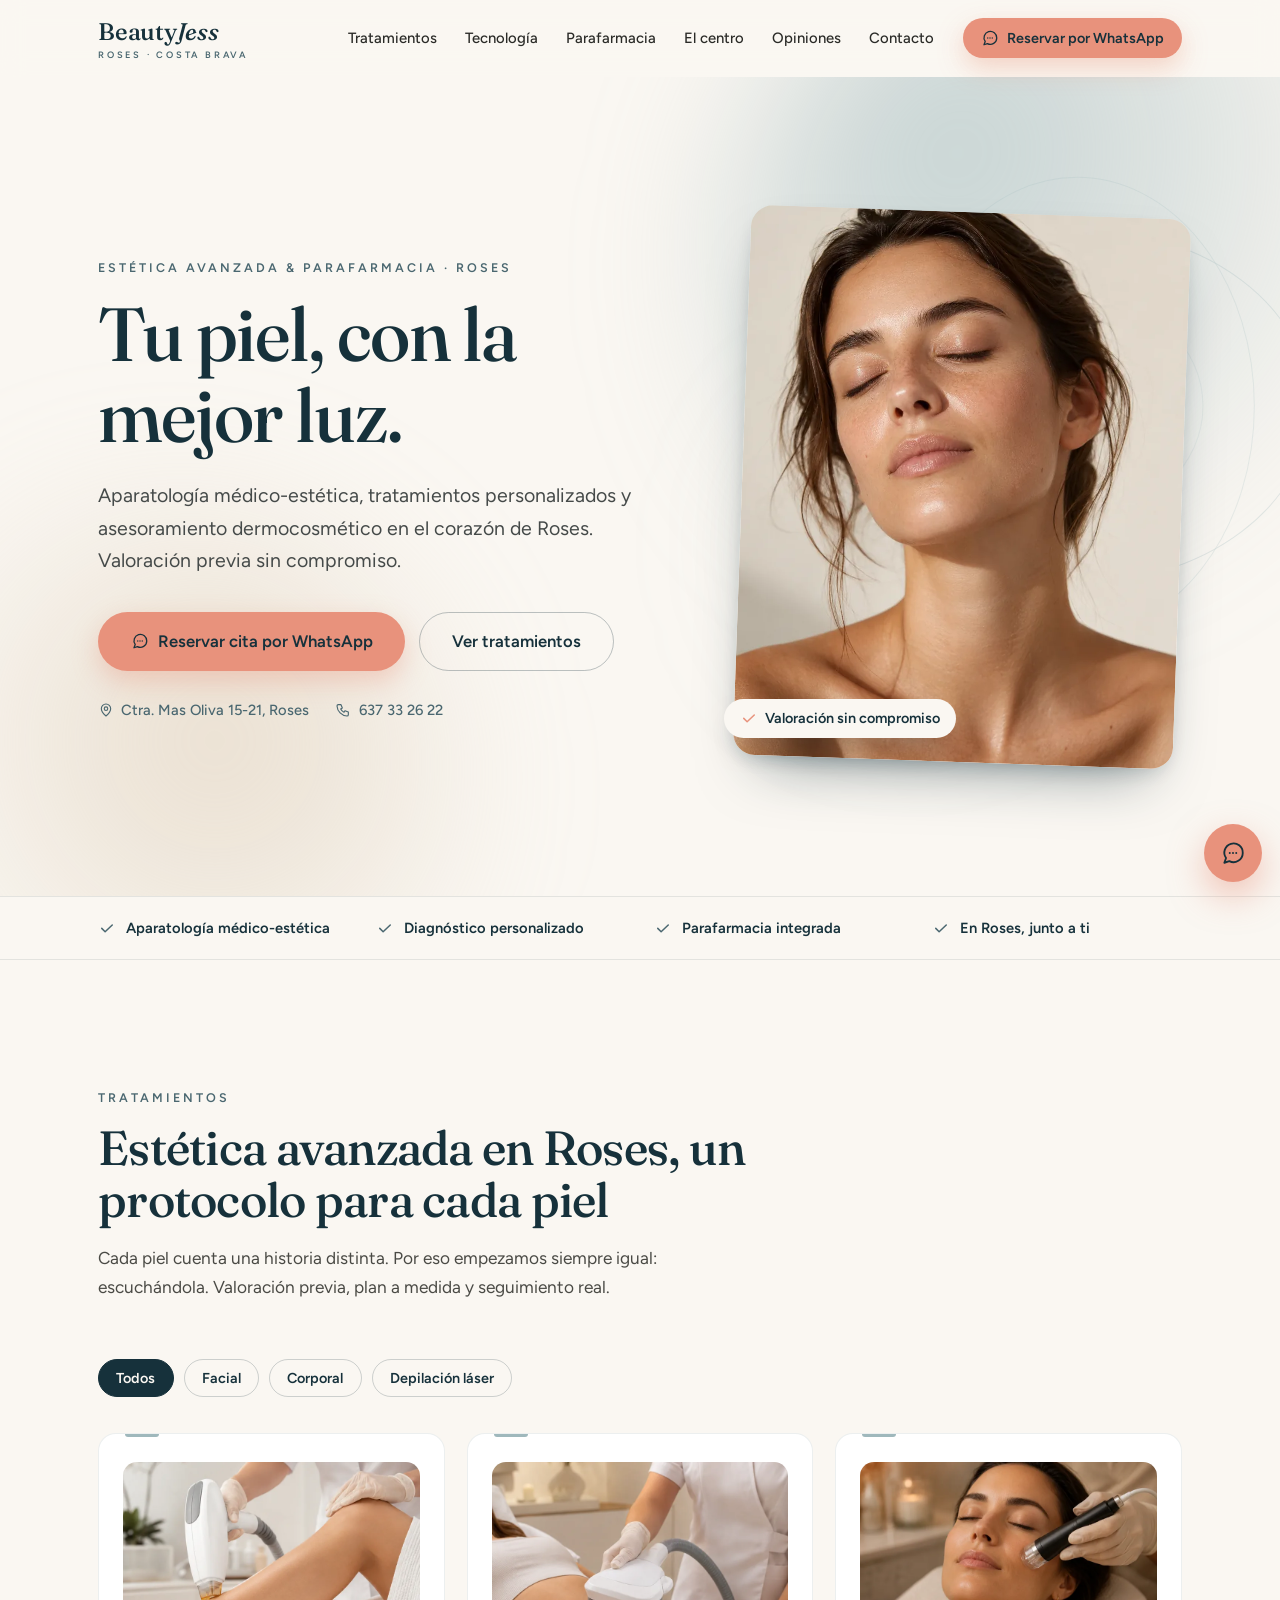
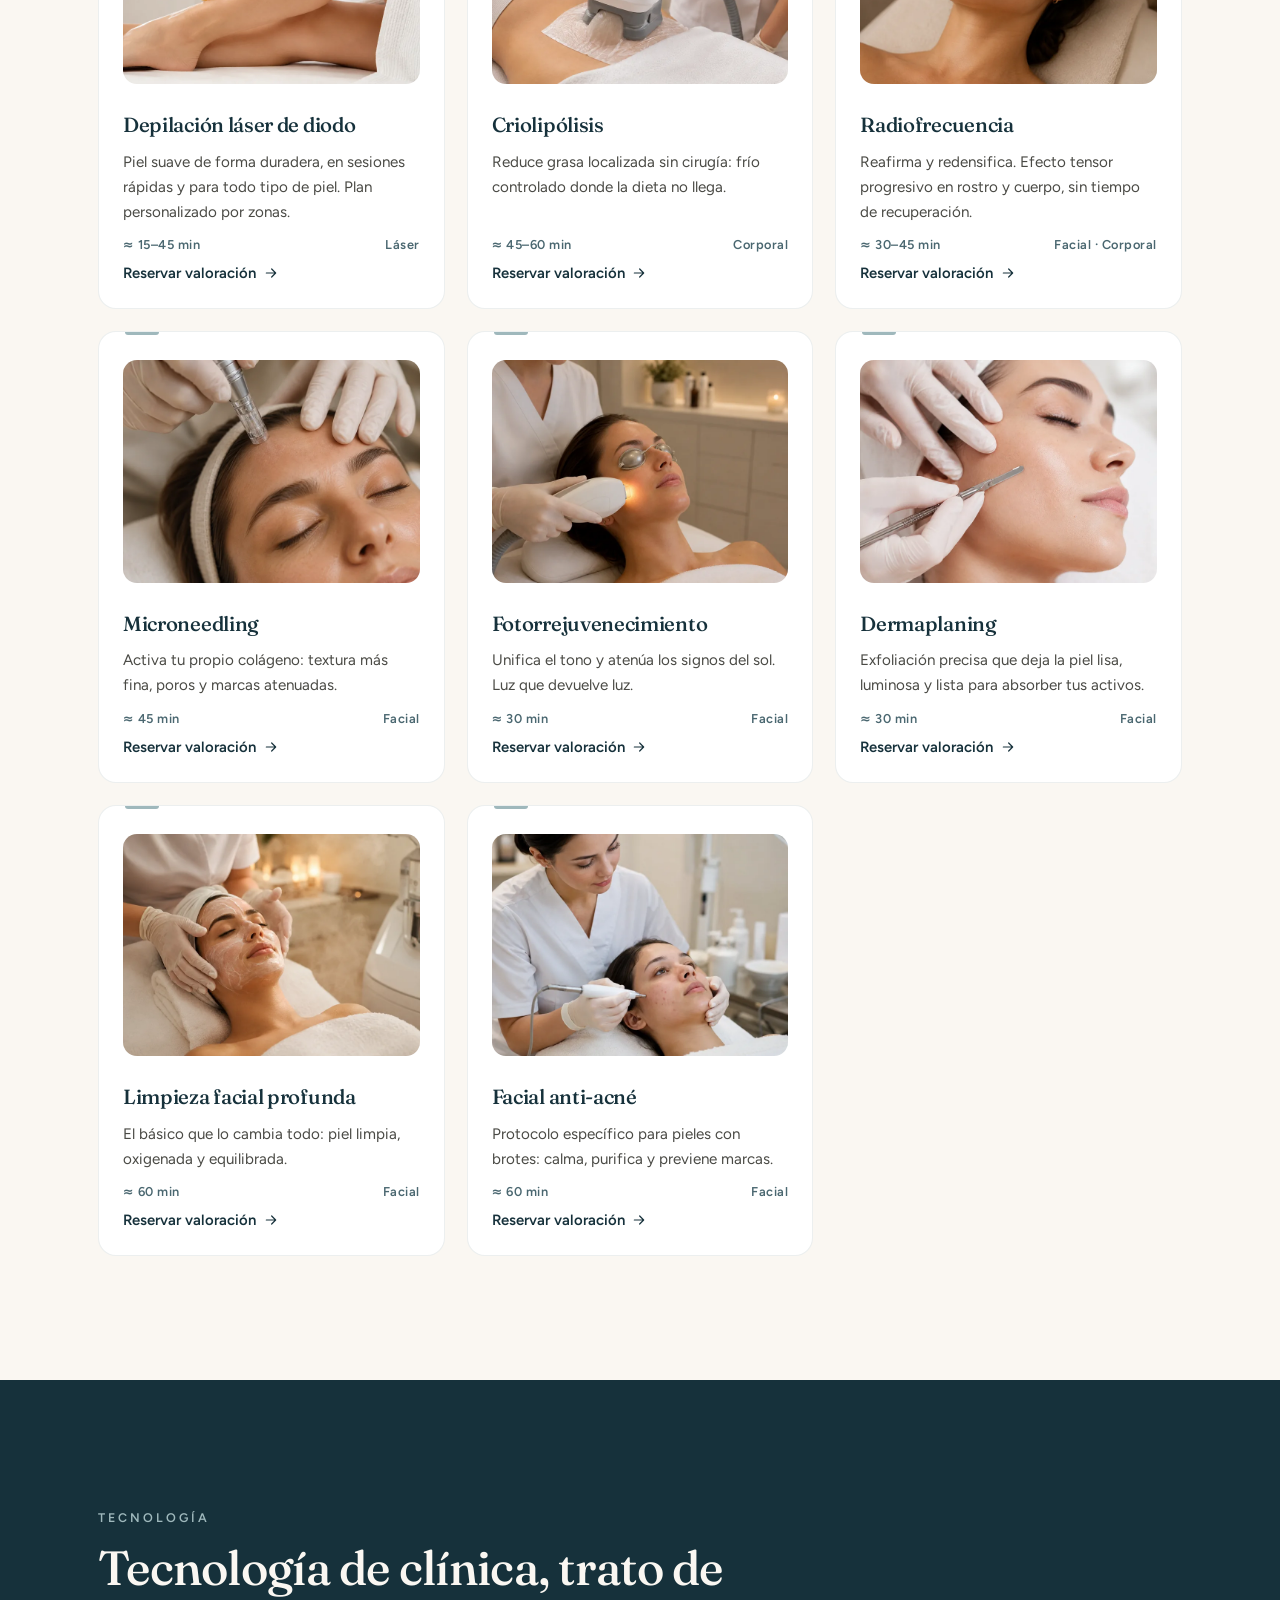
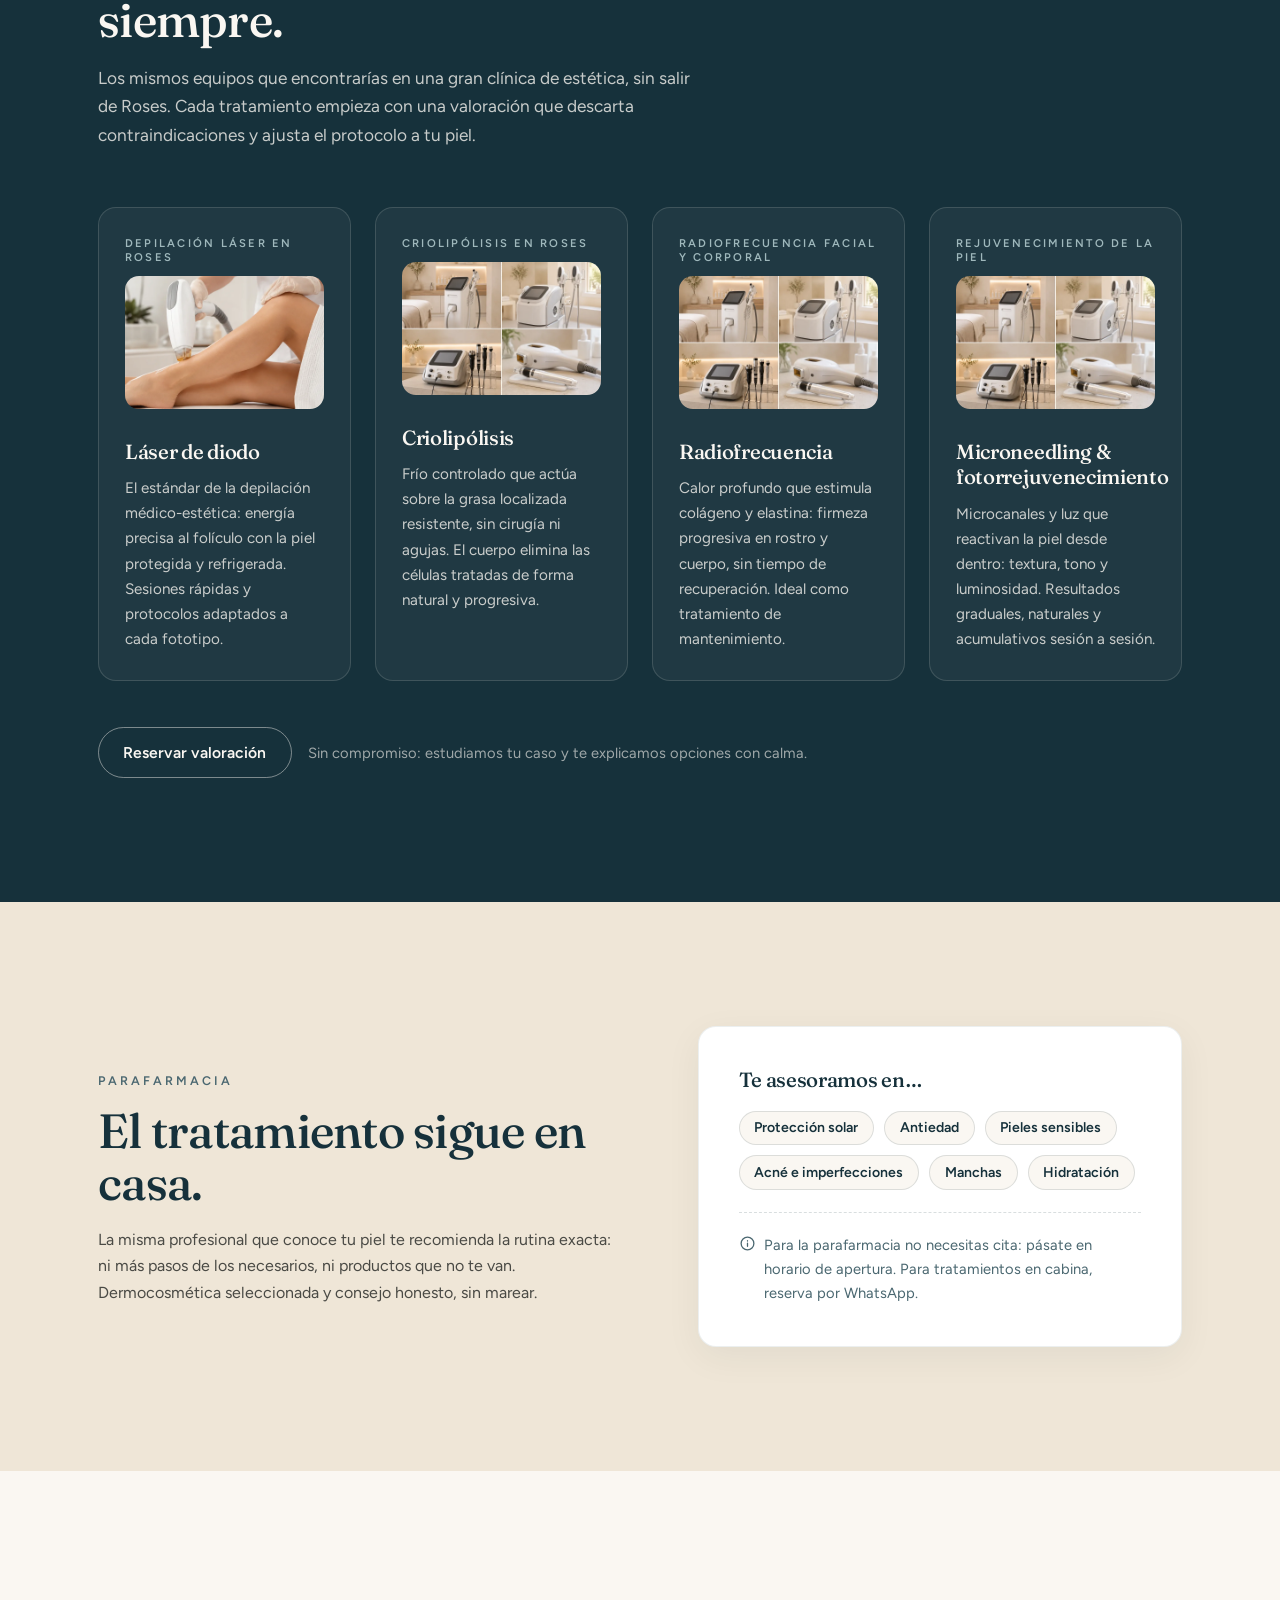
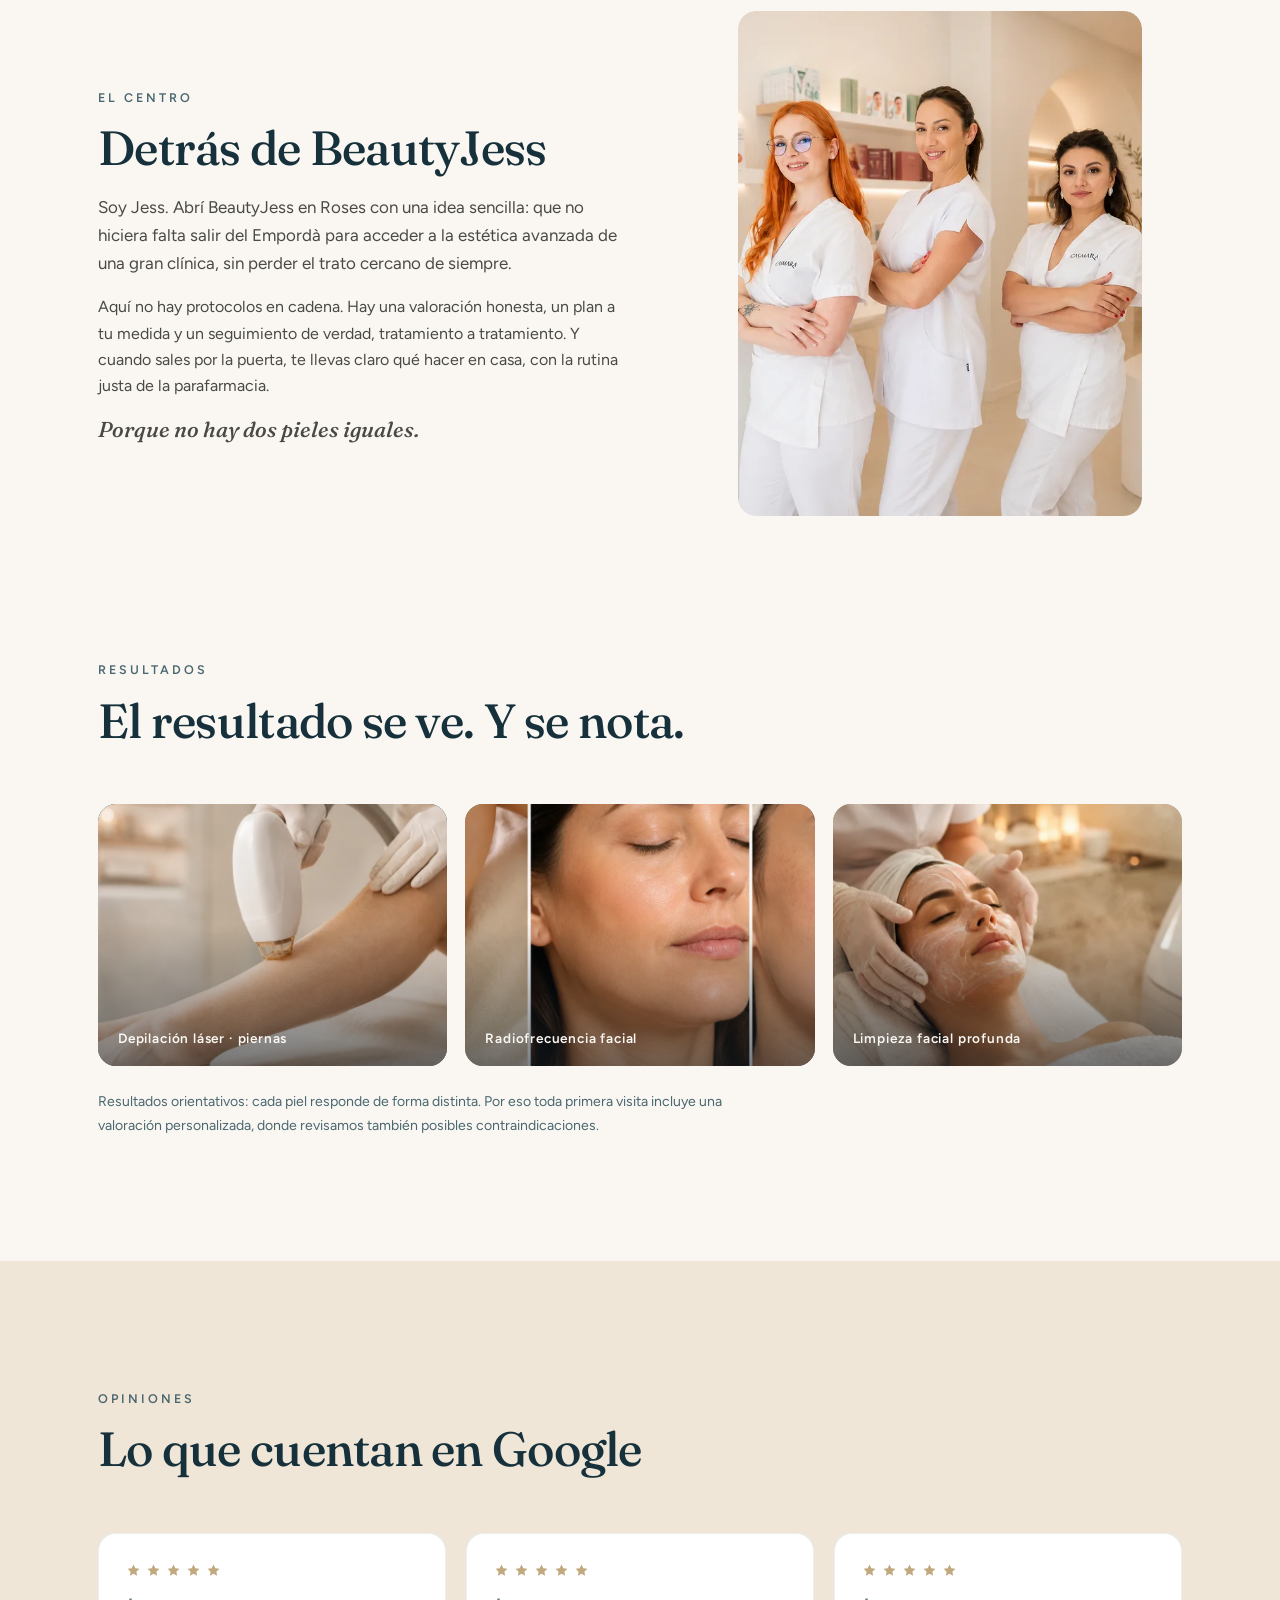
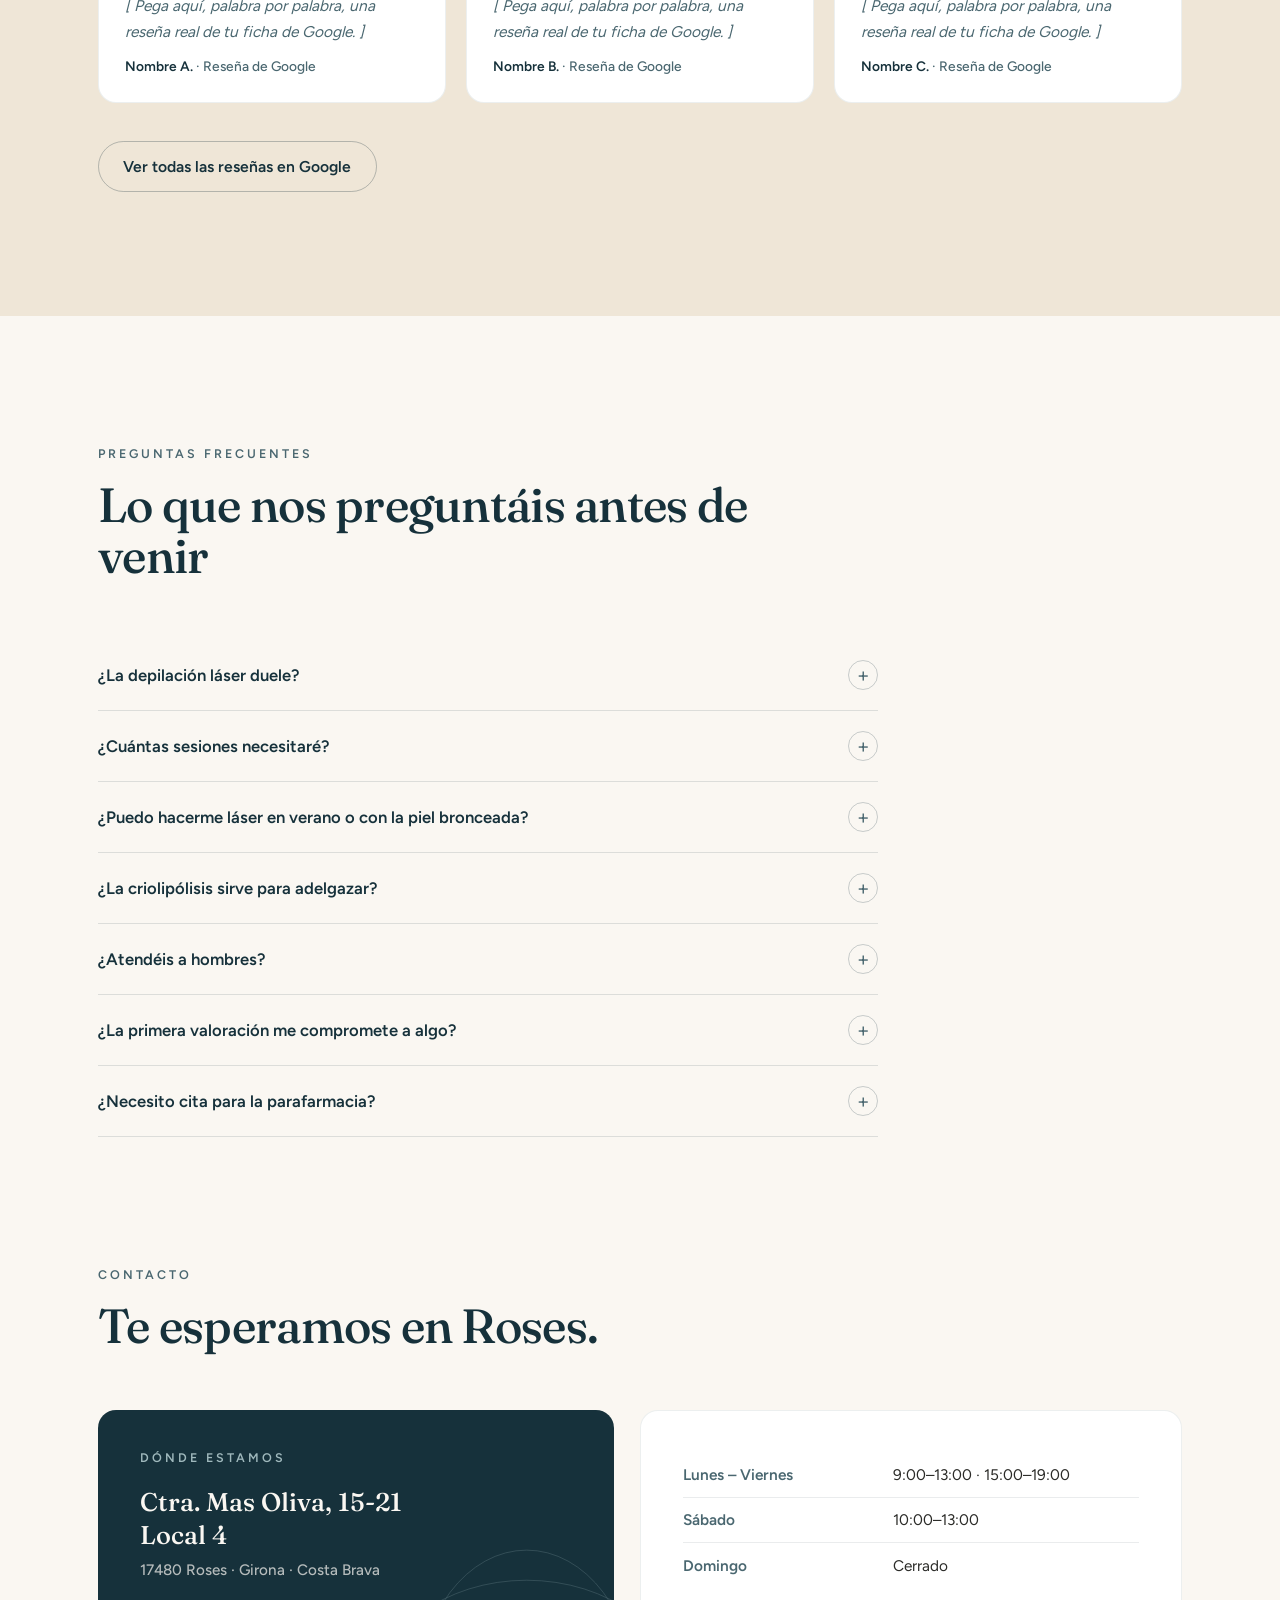
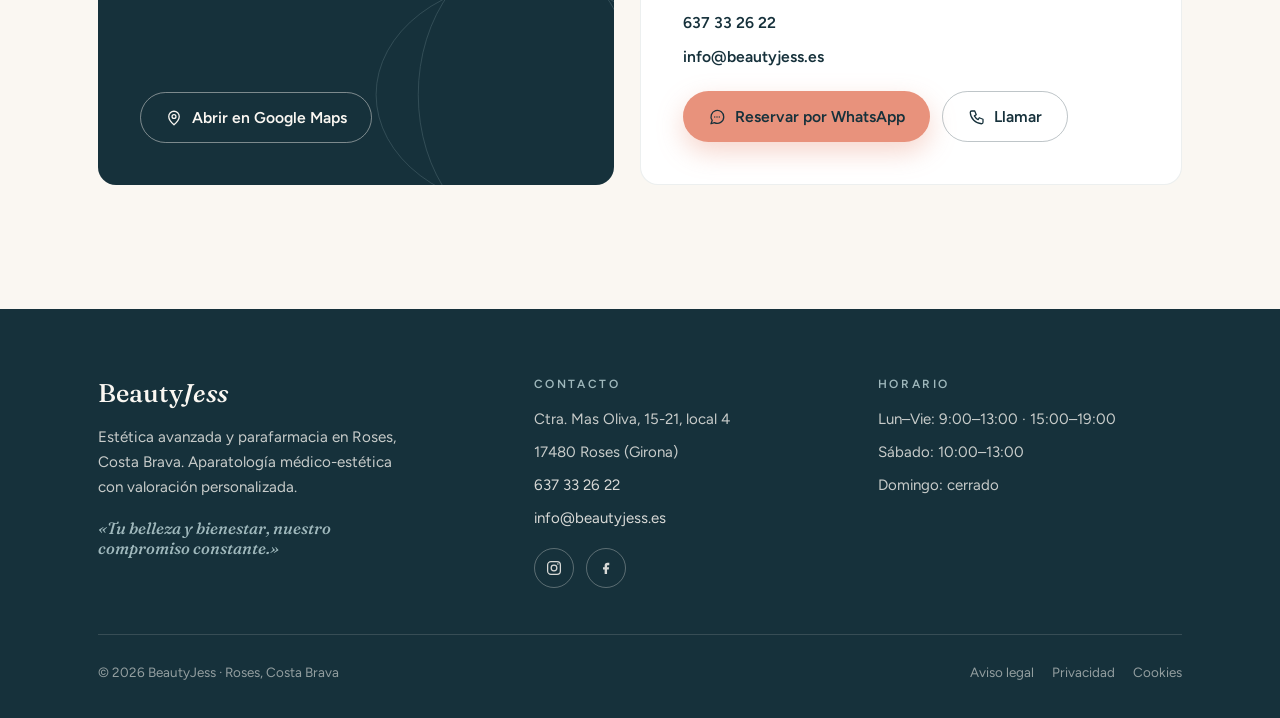
==== commit 9286106d: "Asignar imágenes reales (WebP) y hero con foto a dos columnas - Convertir los 15 PNG fuente a 16 Web" ====
--- a/index.html
+++ b/index.html
@@ -137,24 +137,33 @@
     </svg>
   </div>
   <div class="container hero-inner">
-    <span class="eyebrow">Estética avanzada &amp; parafarmacia &middot; Roses</span>
-    <h1>Tu piel, con la mejor&nbsp;luz.</h1>
-    <p class="sub">Aparatología médico-estética, tratamientos personalizados y asesoramiento dermocosmético en el corazón de Roses. Valoración previa sin compromiso.</p>
-    <div class="hero-ctas">
-      <a class="btn btn-coral btn-lg" href="https://wa.me/34637332622?text=Hola!%20Quiero%20reservar%20una%20cita%20en%20BeautyJess.%20Me%20interesa%3A%20" target="_blank" rel="noopener">
-        <svg viewBox="0 0 24 24" fill="none" stroke="currentColor" stroke-width="1.7" stroke-linecap="round" stroke-linejoin="round" aria-hidden="true"><path d="M21 12a8.5 8.5 0 0 1-12.4 7.5L4 21l1.6-4.4A8.5 8.5 0 1 1 21 12z"/><circle cx="9" cy="12" r=".9" fill="currentColor" stroke="none"/><circle cx="12" cy="12" r=".9" fill="currentColor" stroke="none"/><circle cx="15" cy="12" r=".9" fill="currentColor" stroke="none"/></svg>
-        Reservar cita por WhatsApp
-      </a>
-      <a class="btn btn-ghost btn-lg" href="#tratamientos">Ver tratamientos</a>
-    </div>
-    <div class="hero-meta">
-      <span>
-        <svg viewBox="0 0 24 24" fill="none" stroke="currentColor" stroke-width="1.7" stroke-linecap="round" stroke-linejoin="round" aria-hidden="true"><path d="M12 21s7-6 7-11a7 7 0 1 0-14 0c0 5 7 11 7 11z"/><circle cx="12" cy="10" r="2.6"/></svg>
-        Ctra. Mas Oliva 15-21, Roses
-      </span>
-      <span>
-        <svg viewBox="0 0 24 24" fill="none" stroke="currentColor" stroke-width="1.7" stroke-linecap="round" stroke-linejoin="round" aria-hidden="true"><path d="M5 4h4l2 5-2.5 1.5a12 12 0 0 0 5 5L15 13l5 2v4a2 2 0 0 1-2 2A16 16 0 0 1 3 6a2 2 0 0 1 2-2z"/></svg>
-        <a href="tel:+34637332622">637 33 26 22</a>
+    <div class="hero-copy">
+      <span class="eyebrow">Estética avanzada &amp; parafarmacia &middot; Roses</span>
+      <h1>Tu piel, con la mejor&nbsp;luz.</h1>
+      <p class="sub">Aparatología médico-estética, tratamientos personalizados y asesoramiento dermocosmético en el corazón de Roses. Valoración previa sin compromiso.</p>
+      <div class="hero-ctas">
+        <a class="btn btn-coral btn-lg" href="https://wa.me/34637332622?text=Hola!%20Quiero%20reservar%20una%20cita%20en%20BeautyJess.%20Me%20interesa%3A%20" target="_blank" rel="noopener">
+          <svg viewBox="0 0 24 24" fill="none" stroke="currentColor" stroke-width="1.7" stroke-linecap="round" stroke-linejoin="round" aria-hidden="true"><path d="M21 12a8.5 8.5 0 0 1-12.4 7.5L4 21l1.6-4.4A8.5 8.5 0 1 1 21 12z"/><circle cx="9" cy="12" r=".9" fill="currentColor" stroke="none"/><circle cx="12" cy="12" r=".9" fill="currentColor" stroke="none"/><circle cx="15" cy="12" r=".9" fill="currentColor" stroke="none"/></svg>
+          Reservar cita por WhatsApp
+        </a>
+        <a class="btn btn-ghost btn-lg" href="#tratamientos">Ver tratamientos</a>
+      </div>
+      <div class="hero-meta">
+        <span>
+          <svg viewBox="0 0 24 24" fill="none" stroke="currentColor" stroke-width="1.7" stroke-linecap="round" stroke-linejoin="round" aria-hidden="true"><path d="M12 21s7-6 7-11a7 7 0 1 0-14 0c0 5 7 11 7 11z"/><circle cx="12" cy="10" r="2.6"/></svg>
+          Ctra. Mas Oliva 15-21, Roses
+        </span>
+        <span>
+          <svg viewBox="0 0 24 24" fill="none" stroke="currentColor" stroke-width="1.7" stroke-linecap="round" stroke-linejoin="round" aria-hidden="true"><path d="M5 4h4l2 5-2.5 1.5a12 12 0 0 0 5 5L15 13l5 2v4a2 2 0 0 1-2 2A16 16 0 0 1 3 6a2 2 0 0 1 2-2z"/></svg>
+          <a href="tel:+34637332622">637 33 26 22</a>
+        </span>
+      </div>
+    </div>
+    <div class="hero-media">
+      <img src="img/hero-retrato.webp" alt="Tratamiento facial en BeautyJess, Roses" width="760" height="950" fetchpriority="high" decoding="async">
+      <span class="hero-badge">
+        <svg viewBox="0 0 24 24" fill="none" stroke="currentColor" stroke-width="2" stroke-linecap="round" stroke-linejoin="round" aria-hidden="true"><path d="M5 12.5l4.5 4.5L19 8"/></svg>
+        Valoración sin compromiso
       </span>
     </div>
   </div>
@@ -200,56 +209,56 @@
 
     <div class="cards">
       <article class="card reveal" data-cat="laser" data-d="0">
-        <div class="card-photo"><img src="images/trat-depilacion-laser.webp" alt="Depilación láser de diodo en BeautyJess Roses" loading="lazy" width="600" height="450"></div><h3>Depilación láser de diodo</h3>
+        <div class="card-photo"><img src="img/trat-depilacion-laser.webp" alt="Depilación láser de diodo en BeautyJess Roses" loading="lazy" width="600" height="450"></div><h3>Depilación láser de diodo</h3>
         <p>Piel suave de forma duradera, en sesiones rápidas y para todo tipo de piel. Plan personalizado por zonas.</p>
         <div class="meta"><span>&asymp; 15&ndash;45 min</span><span>Láser</span></div>
         <a class="book" href="https://wa.me/34637332622?text=Hola!%20Quiero%20reservar%20una%20cita%20en%20BeautyJess.%20Me%20interesa%3A%20Depilaci%C3%B3n%20l%C3%A1ser%20de%20diodo" target="_blank" rel="noopener">Reservar valoración <svg viewBox="0 0 24 24" fill="none" stroke="currentColor" stroke-width="1.8" stroke-linecap="round" stroke-linejoin="round" aria-hidden="true"><path d="M5 12h13M13 6l6 6-6 6"/></svg></a>
       </article>
 
       <article class="card reveal" data-cat="corporal" data-d="60">
-        <div class="card-photo"><img src="images/trat-criolipolisis.webp" alt="Criolipólisis para grasa localizada en Roses" loading="lazy" width="600" height="450"></div><h3>Criolipólisis</h3>
+        <div class="card-photo"><img src="img/trat-criolipolisis.webp" alt="Criolipólisis para grasa localizada en Roses" loading="lazy" width="600" height="450"></div><h3>Criolipólisis</h3>
         <p>Reduce grasa localizada sin cirugía: frío controlado donde la dieta no llega.</p>
         <div class="meta"><span>&asymp; 45&ndash;60 min</span><span>Corporal</span></div>
         <a class="book" href="https://wa.me/34637332622?text=Hola!%20Quiero%20reservar%20una%20cita%20en%20BeautyJess.%20Me%20interesa%3A%20Criolip%C3%B3lisis" target="_blank" rel="noopener">Reservar valoración <svg viewBox="0 0 24 24" fill="none" stroke="currentColor" stroke-width="1.8" stroke-linecap="round" stroke-linejoin="round" aria-hidden="true"><path d="M5 12h13M13 6l6 6-6 6"/></svg></a>
       </article>
 
       <article class="card reveal" data-cat="facial corporal" data-d="120">
-        <div class="card-photo"><img src="images/trat-radiofrecuencia.webp" alt="Radiofrecuencia facial y corporal en Roses" loading="lazy" width="600" height="450"></div><h3>Radiofrecuencia</h3>
+        <div class="card-photo"><img src="img/trat-radiofrecuencia.webp" alt="Radiofrecuencia facial y corporal en Roses" loading="lazy" width="600" height="450"></div><h3>Radiofrecuencia</h3>
         <p>Reafirma y redensifica. Efecto tensor progresivo en rostro y cuerpo, sin tiempo de recuperación.</p>
         <div class="meta"><span>&asymp; 30&ndash;45 min</span><span>Facial &middot; Corporal</span></div>
         <a class="book" href="https://wa.me/34637332622?text=Hola!%20Quiero%20reservar%20una%20cita%20en%20BeautyJess.%20Me%20interesa%3A%20Radiofrecuencia" target="_blank" rel="noopener">Reservar valoración <svg viewBox="0 0 24 24" fill="none" stroke="currentColor" stroke-width="1.8" stroke-linecap="round" stroke-linejoin="round" aria-hidden="true"><path d="M5 12h13M13 6l6 6-6 6"/></svg></a>
       </article>
 
       <article class="card reveal" data-cat="facial" data-d="180">
-        <div class="card-photo"><img src="images/trat-microneedling.webp" alt="Tratamiento de microneedling facial en Roses" loading="lazy" width="600" height="450"></div><h3>Microneedling</h3>
+        <div class="card-photo"><img src="img/trat-microneedling.webp" alt="Tratamiento de microneedling facial en Roses" loading="lazy" width="600" height="450"></div><h3>Microneedling</h3>
         <p>Activa tu propio colágeno: textura más fina, poros y marcas atenuadas.</p>
         <div class="meta"><span>&asymp; 45 min</span><span>Facial</span></div>
         <a class="book" href="https://wa.me/34637332622?text=Hola!%20Quiero%20reservar%20una%20cita%20en%20BeautyJess.%20Me%20interesa%3A%20Microneedling" target="_blank" rel="noopener">Reservar valoración <svg viewBox="0 0 24 24" fill="none" stroke="currentColor" stroke-width="1.8" stroke-linecap="round" stroke-linejoin="round" aria-hidden="true"><path d="M5 12h13M13 6l6 6-6 6"/></svg></a>
       </article>
 
       <article class="card reveal" data-cat="facial" data-d="0">
-        <div class="card-photo"><img src="images/trat-fotorrejuvenecimiento.webp" alt="Fotorrejuvenecimiento facial IPL en Roses" loading="lazy" width="600" height="450"></div><h3>Fotorrejuvenecimiento</h3>
+        <div class="card-photo"><img src="img/trat-fotorrejuvenecimiento.webp" alt="Fotorrejuvenecimiento facial IPL en Roses" loading="lazy" width="600" height="450"></div><h3>Fotorrejuvenecimiento</h3>
         <p>Unifica el tono y atenúa los signos del sol. Luz que devuelve luz.</p>
         <div class="meta"><span>&asymp; 30 min</span><span>Facial</span></div>
         <a class="book" href="https://wa.me/34637332622?text=Hola!%20Quiero%20reservar%20una%20cita%20en%20BeautyJess.%20Me%20interesa%3A%20Fotorrejuvenecimiento" target="_blank" rel="noopener">Reservar valoración <svg viewBox="0 0 24 24" fill="none" stroke="currentColor" stroke-width="1.8" stroke-linecap="round" stroke-linejoin="round" aria-hidden="true"><path d="M5 12h13M13 6l6 6-6 6"/></svg></a>
       </article>
 
       <article class="card reveal" data-cat="facial" data-d="60">
-        <div class="card-photo"><img src="images/trat-dermaplaning.webp" alt="Dermaplaning, exfoliación facial en Roses" loading="lazy" width="600" height="450"></div><h3>Dermaplaning</h3>
+        <div class="card-photo"><img src="img/trat-dermaplaning.webp" alt="Dermaplaning, exfoliación facial en Roses" loading="lazy" width="600" height="450"></div><h3>Dermaplaning</h3>
         <p>Exfoliación precisa que deja la piel lisa, luminosa y lista para absorber tus activos.</p>
         <div class="meta"><span>&asymp; 30 min</span><span>Facial</span></div>
         <a class="book" href="https://wa.me/34637332622?text=Hola!%20Quiero%20reservar%20una%20cita%20en%20BeautyJess.%20Me%20interesa%3A%20Dermaplaning" target="_blank" rel="noopener">Reservar valoración <svg viewBox="0 0 24 24" fill="none" stroke="currentColor" stroke-width="1.8" stroke-linecap="round" stroke-linejoin="round" aria-hidden="true"><path d="M5 12h13M13 6l6 6-6 6"/></svg></a>
       </article>
 
       <article class="card reveal" data-cat="facial" data-d="120">
-        <div class="card-photo"><img src="images/trat-limpieza-facial.webp" alt="Limpieza facial profunda en BeautyJess Roses" loading="lazy" width="600" height="450"></div><h3>Limpieza facial profunda</h3>
+        <div class="card-photo"><img src="img/trat-limpieza-facial.webp" alt="Limpieza facial profunda en BeautyJess Roses" loading="lazy" width="600" height="450"></div><h3>Limpieza facial profunda</h3>
         <p>El básico que lo cambia todo: piel limpia, oxigenada y equilibrada.</p>
         <div class="meta"><span>&asymp; 60 min</span><span>Facial</span></div>
         <a class="book" href="https://wa.me/34637332622?text=Hola!%20Quiero%20reservar%20una%20cita%20en%20BeautyJess.%20Me%20interesa%3A%20Limpieza%20facial%20profunda" target="_blank" rel="noopener">Reservar valoración <svg viewBox="0 0 24 24" fill="none" stroke="currentColor" stroke-width="1.8" stroke-linecap="round" stroke-linejoin="round" aria-hidden="true"><path d="M5 12h13M13 6l6 6-6 6"/></svg></a>
       </article>
 
       <article class="card reveal" data-cat="facial" data-d="180">
-        <div class="card-photo"><img src="images/trat-anti-acne.webp" alt="Facial anti-acné personalizado en Roses" loading="lazy" width="600" height="450"></div><h3>Facial anti-acné</h3>
+        <div class="card-photo"><img src="img/trat-anti-acne.webp" alt="Facial anti-acné personalizado en Roses" loading="lazy" width="600" height="450"></div><h3>Facial anti-acné</h3>
         <p>Protocolo específico para pieles con brotes: calma, purifica y previene marcas.</p>
         <div class="meta"><span>&asymp; 60 min</span><span>Facial</span></div>
         <a class="book" href="https://wa.me/34637332622?text=Hola!%20Quiero%20reservar%20una%20cita%20en%20BeautyJess.%20Me%20interesa%3A%20Facial%20anti-acn%C3%A9" target="_blank" rel="noopener">Reservar valoración <svg viewBox="0 0 24 24" fill="none" stroke="currentColor" stroke-width="1.8" stroke-linecap="round" stroke-linejoin="round" aria-hidden="true"><path d="M5 12h13M13 6l6 6-6 6"/></svg></a>
@@ -269,25 +278,25 @@
     <div class="tech-grid">
       <div class="tech reveal" data-d="0">
         <span class="kw">Depilación láser en Roses</span>
-        <div class="tech-photo"><img src="images/tech-laser.webp" alt="Equipo de depilación láser de diodo en Roses" loading="lazy" width="600" height="400"></div>
+        <div class="tech-photo"><img src="img/tech-laser.webp" alt="Equipo de depilación láser de diodo en Roses" loading="lazy" width="600" height="400"></div>
         <h3>Láser de diodo</h3>
         <p>El estándar de la depilación médico-estética: energía precisa al folículo con la piel protegida y refrigerada. Sesiones rápidas y protocolos adaptados a cada fototipo.</p>
       </div>
       <div class="tech reveal" data-d="70">
         <span class="kw">Criolipólisis en Roses</span>
-        <div class="tech-photo"><img src="images/tech-aparatologia.webp" alt="Aparatología de criolipólisis en BeautyJess Roses" loading="lazy" width="600" height="400"></div>
+        <div class="tech-photo"><img src="img/tech-aparatologia.webp" alt="Aparatología de criolipólisis en BeautyJess Roses" loading="lazy" width="600" height="400"></div>
         <h3>Criolipólisis</h3>
         <p>Frío controlado que actúa sobre la grasa localizada resistente, sin cirugía ni agujas. El cuerpo elimina las células tratadas de forma natural y progresiva.</p>
       </div>
       <div class="tech reveal" data-d="140">
         <span class="kw">Radiofrecuencia facial y corporal</span>
-        <div class="tech-photo"><img src="images/tech-aparatologia.webp" alt="Equipo de radiofrecuencia facial y corporal en Roses" loading="lazy" width="600" height="400"></div>
+        <div class="tech-photo"><img src="img/tech-aparatologia.webp" alt="Equipo de radiofrecuencia facial y corporal en Roses" loading="lazy" width="600" height="400"></div>
         <h3>Radiofrecuencia</h3>
         <p>Calor profundo que estimula colágeno y elastina: firmeza progresiva en rostro y cuerpo, sin tiempo de recuperación. Ideal como tratamiento de mantenimiento.</p>
       </div>
       <div class="tech reveal" data-d="210">
         <span class="kw">Rejuvenecimiento de la piel</span>
-        <div class="tech-photo"><img src="images/tech-aparatologia.webp" alt="Equipos de microneedling y fotorrejuvenecimiento en Roses" loading="lazy" width="600" height="400"></div>
+        <div class="tech-photo"><img src="img/tech-aparatologia.webp" alt="Equipos de microneedling y fotorrejuvenecimiento en Roses" loading="lazy" width="600" height="400"></div>
         <h3>Microneedling &amp; fotorrejuvenecimiento</h3>
         <p>Microcanales y luz que reactivan la piel desde dentro: textura, tono y luminosidad. Resultados graduales, naturales y acumulativos sesión a sesión.</p>
       </div>
@@ -338,7 +347,7 @@
       <p class="firma">Porque no hay dos pieles iguales.</p>
     </div>
     <figure class="ph has-photo reveal" data-d="100" role="img" aria-label="Equipo de BeautyJess en su centro de Roses">
-      <img src="images/centro-equipo.webp" alt="Equipo profesional de BeautyJess, centro de estética avanzada en Roses" loading="lazy" width="800" height="800">
+      <img src="img/centro-equipo.webp" alt="Equipo profesional de BeautyJess, centro de estética avanzada en Roses" loading="lazy" width="800" height="800">
     </figure>
   </div>
 </section>
@@ -352,13 +361,13 @@
     </div>
     <!-- [CONFIRMAR] Sustituir por fotos reales de tratamientos / antes-después CON consentimiento firmado de las clientas -->
     <div class="tiles">
-      <div class="tile tile-1 has-photo reveal" data-d="0"><img src="images/resultado-depilacion.webp" alt="Resultado de depilación láser en piernas, BeautyJess Roses" loading="lazy" width="512" height="640">
+      <div class="tile tile-1 has-photo reveal" data-d="0"><img src="img/resultado-depilacion.webp" alt="Resultado de depilación láser en piernas, BeautyJess Roses" loading="lazy" width="512" height="640">
         <span class="tile-label">Depilación láser &middot; piernas</span>
       </div>
-      <div class="tile tile-2 has-photo reveal" data-d="70"><img src="images/resultado-radiofrecuencia.webp" alt="Resultado de radiofrecuencia facial en BeautyJess Roses" loading="lazy" width="512" height="640">
+      <div class="tile tile-2 has-photo reveal" data-d="70"><img src="img/resultado-radiofrecuencia.webp" alt="Resultado de radiofrecuencia facial en BeautyJess Roses" loading="lazy" width="512" height="640">
         <span class="tile-label">Radiofrecuencia facial</span>
       </div>
-      <div class="tile tile-3 has-photo reveal" data-d="140"><img src="images/resultado-limpieza.webp" alt="Resultado de limpieza facial profunda en BeautyJess Roses" loading="lazy" width="512" height="640">
+      <div class="tile tile-3 has-photo reveal" data-d="140"><img src="img/resultado-limpieza.webp" alt="Resultado de limpieza facial profunda en BeautyJess Roses" loading="lazy" width="512" height="640">
         <span class="tile-label">Limpieza facial profunda</span>
       </div>
     </div>
--- a/css/styles.css
+++ b/css/styles.css
@@ -203,7 +203,33 @@
 .ripples .r3{animation:spin 120s linear infinite;opacity:.3}
 @keyframes spin{to{transform:rotate(360deg)}}
 
-.hero-inner{position:relative;z-index:1;max-width:760px}
+.hero-inner{
+  position:relative;z-index:1;
+  display:grid;grid-template-columns:minmax(0,1.05fr) minmax(0,.95fr);
+  align-items:center;gap:clamp(32px,5vw,72px);
+}
+.hero-copy{max-width:620px}
+.hero-media{
+  position:relative;justify-self:end;
+  width:min(100%,440px);aspect-ratio:4/5;
+}
+.hero-media img{
+  width:100%;height:100%;object-fit:cover;display:block;
+  border-radius:22px;
+  box-shadow:0 30px 60px -28px rgba(22,49,59,.55),0 8px 24px -12px rgba(22,49,59,.35);
+  transform:rotate(2deg);
+  transition:transform .6s cubic-bezier(.2,.7,.3,1);
+}
+.hero-media:hover img{transform:rotate(0deg)}
+.hero-badge{
+  position:absolute;left:-18px;bottom:24px;z-index:2;
+  display:inline-flex;align-items:center;gap:.5em;
+  padding:.7em 1.1em;border-radius:999px;
+  background:var(--porcelana);color:var(--tinta);
+  font:600 .9rem var(--font-body);
+  box-shadow:0 14px 30px -14px rgba(22,49,59,.5);
+}
+.hero-badge svg{width:18px;height:18px;color:var(--coral);flex:none}
 .hero .sub{
   margin-top:24px;font-size:clamp(1.05rem,1.6vw,1.22rem);
   color:#454a49;max-width:580px;
@@ -225,7 +251,40 @@
 .hero .sub{animation-delay:.16s}
 .hero-ctas{animation-delay:.24s}
 .hero-meta{animation-delay:.32s}
+.hero-media{animation:heroIn .9s cubic-bezier(.2,.7,.3,1) .2s both}
 @keyframes heroIn{from{opacity:0;transform:translateY(16px)}to{opacity:1;transform:none}}
+
+/* Hero móvil: foto a pantalla completa con degradado y texto blanco */
+@media (max-width:980px){
+  .hero{min-height:100svh;padding-block:0;align-items:stretch}
+  .hero-inner{
+    display:block;max-width:none;
+    padding-block:clamp(110px,22vh,180px) clamp(48px,9vh,90px);
+  }
+  .hero-media{
+    position:absolute;inset:0;z-index:0;
+    width:100%;height:100%;aspect-ratio:auto;
+    justify-self:auto;margin:0;animation:none;
+  }
+  .hero-media img{
+    width:100%;height:100%;border-radius:0;
+    transform:none;box-shadow:none;
+  }
+  .hero-media::after{
+    content:"";position:absolute;inset:0;
+    background:linear-gradient(to top,rgba(12,28,34,.86) 6%,rgba(12,28,34,.55) 48%,rgba(12,28,34,.35) 100%);
+  }
+  .hero-badge{
+    left:auto;right:clamp(16px,5vw,40px);top:clamp(96px,16vh,150px);bottom:auto;
+  }
+  .hero .caustics{display:none}
+  .hero-copy{position:relative;z-index:1;max-width:none;color:var(--porcelana)}
+  .hero-copy h1,.hero-copy .sub,.hero-copy .eyebrow{color:var(--porcelana)}
+  .hero-copy .sub{color:rgba(250,247,242,.9)}
+  .hero-copy .hero-meta{color:rgba(250,247,242,.82)}
+  .hero-copy .btn-ghost{border-color:rgba(250,247,242,.5);color:var(--porcelana)}
+  .hero-copy .btn-ghost:hover{border-color:var(--porcelana);background:rgba(250,247,242,.08)}
+}
 
 /* ---------- Barra de confianza ---------- */
 .trust{border-block:1px solid rgba(22,49,59,.1);background:var(--porcelana)}
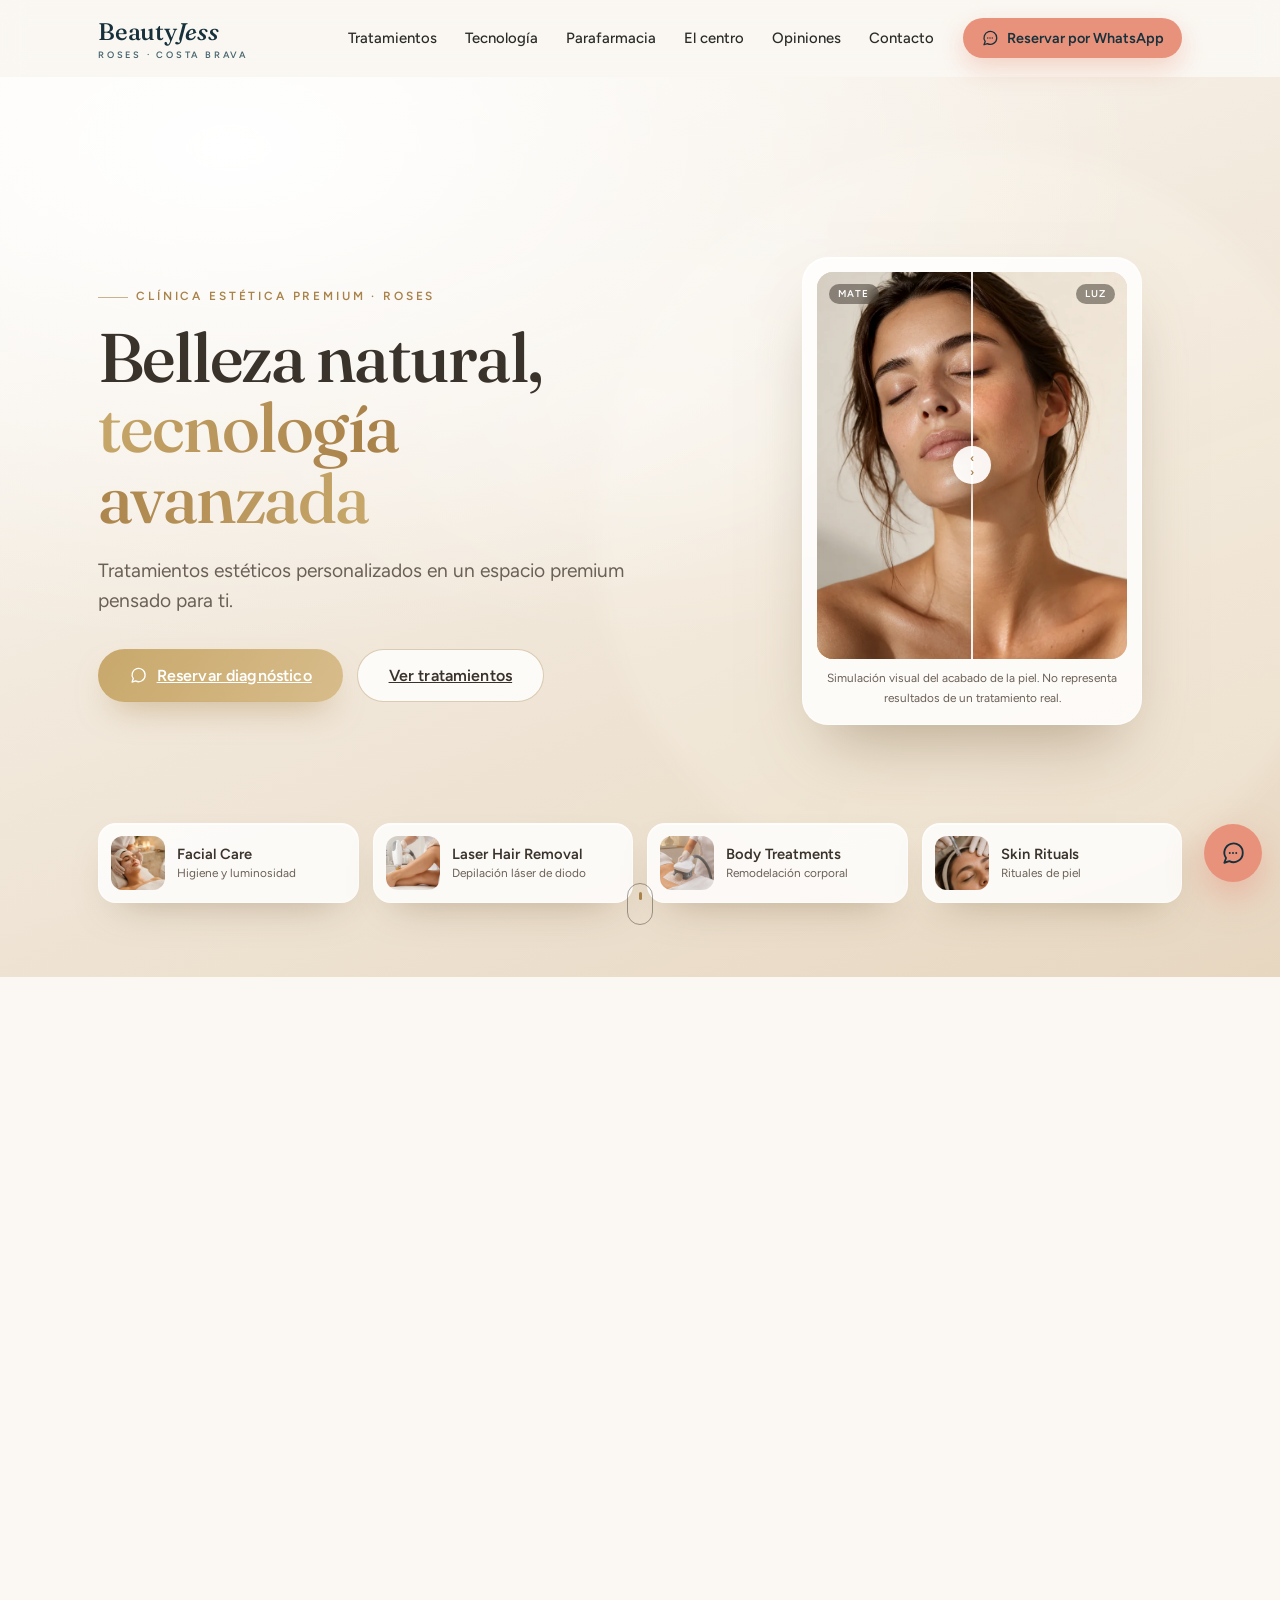
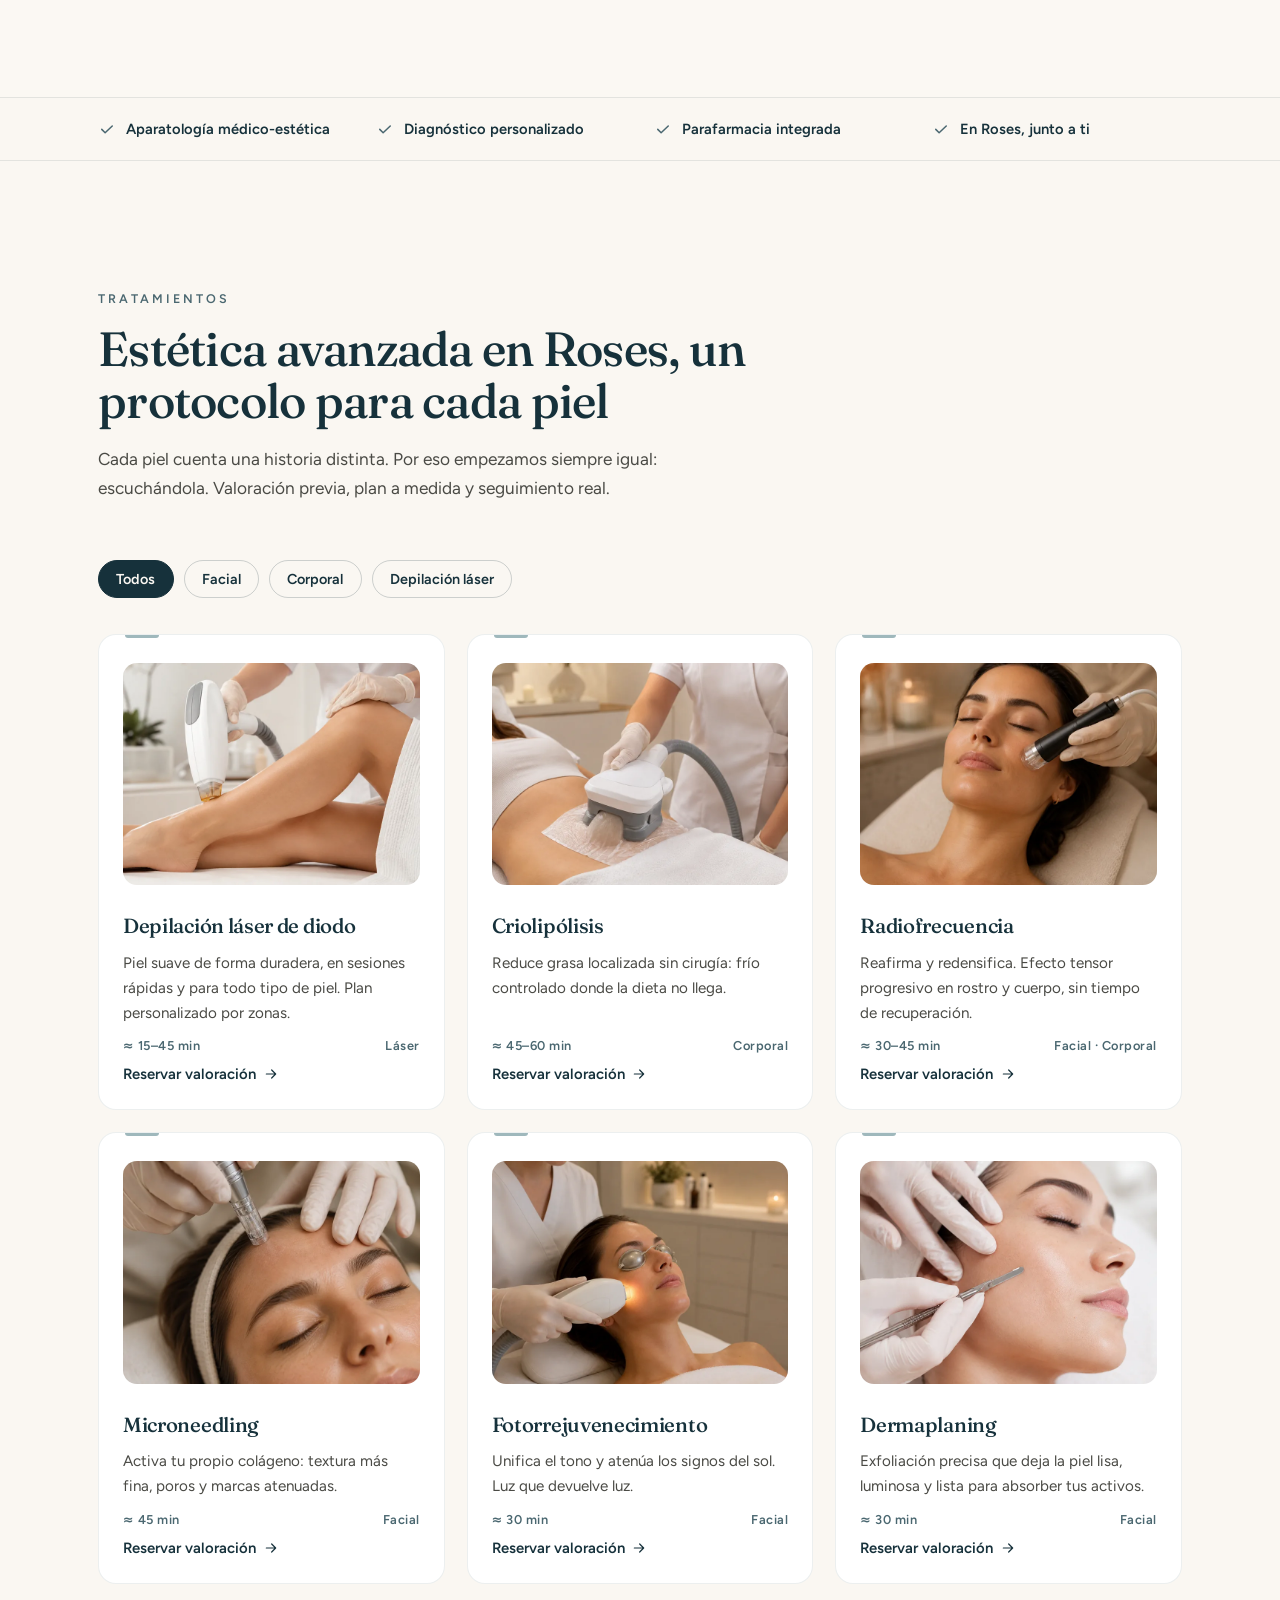
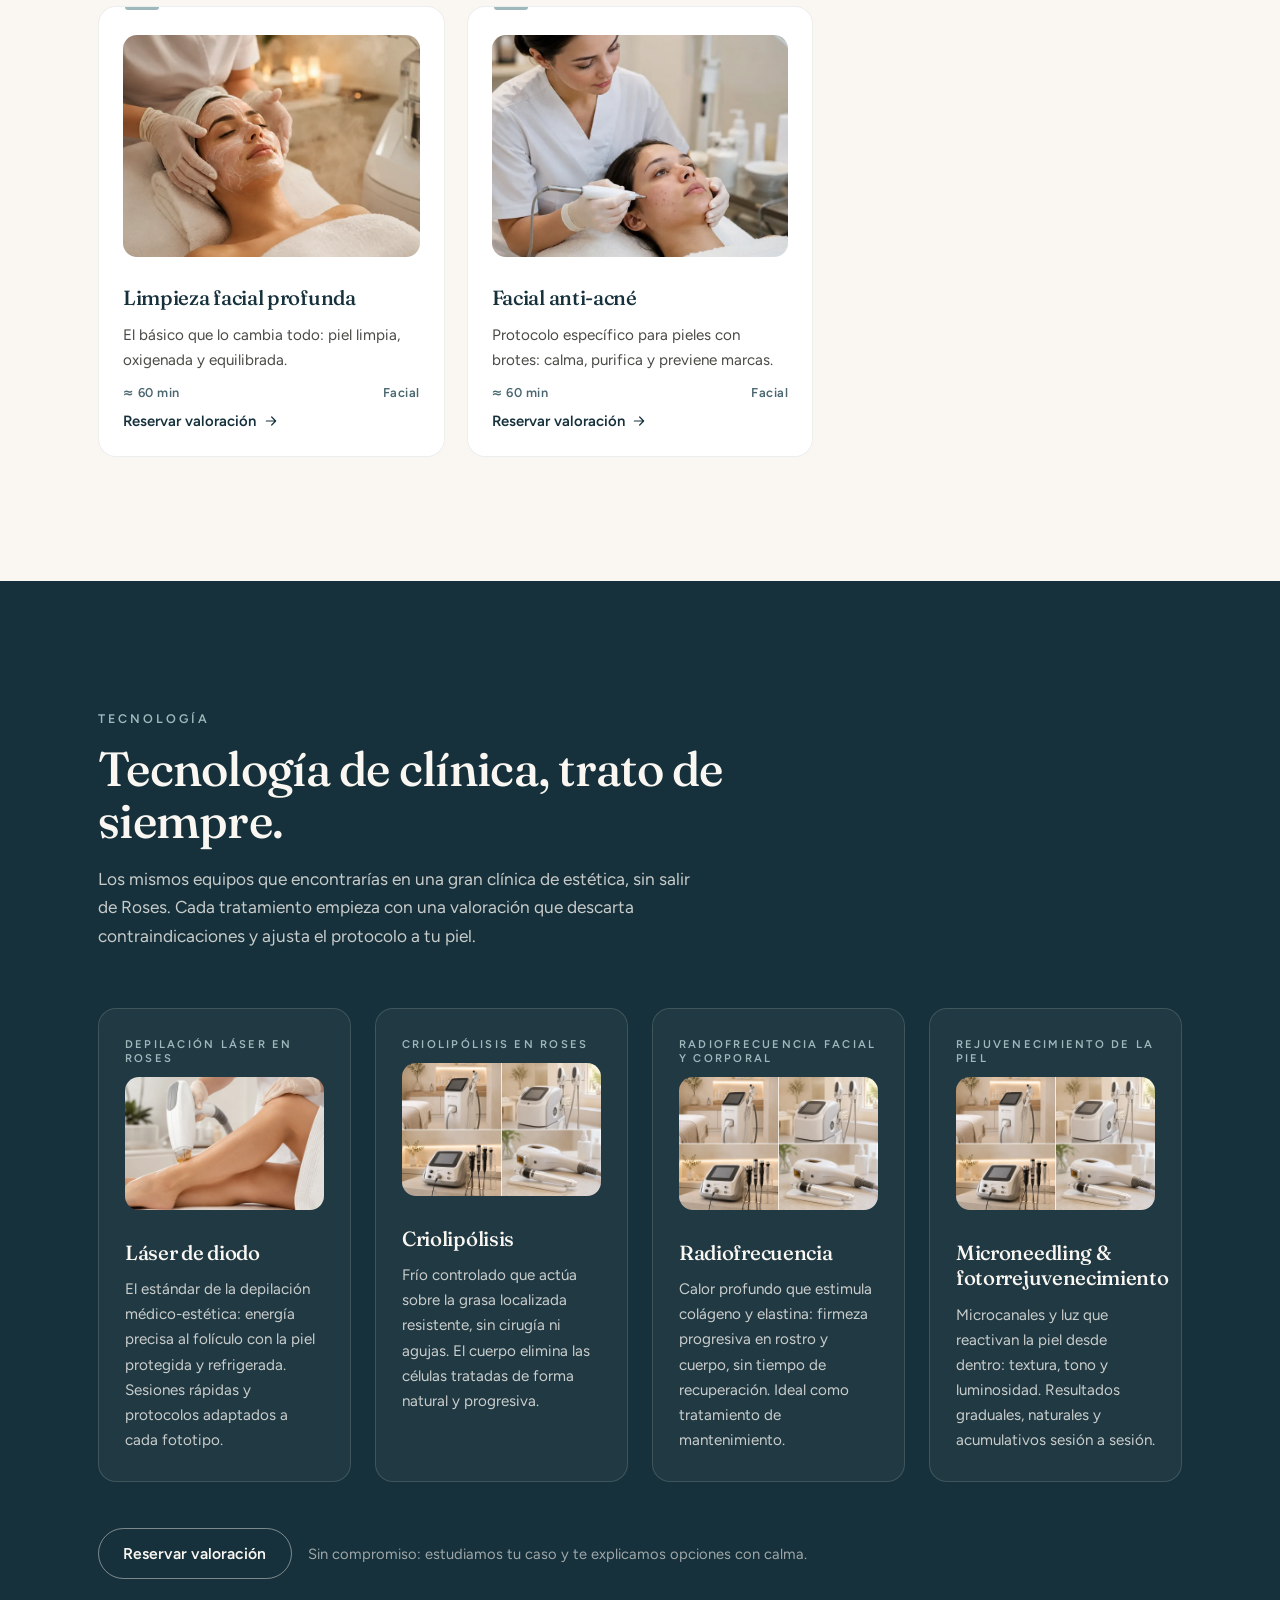
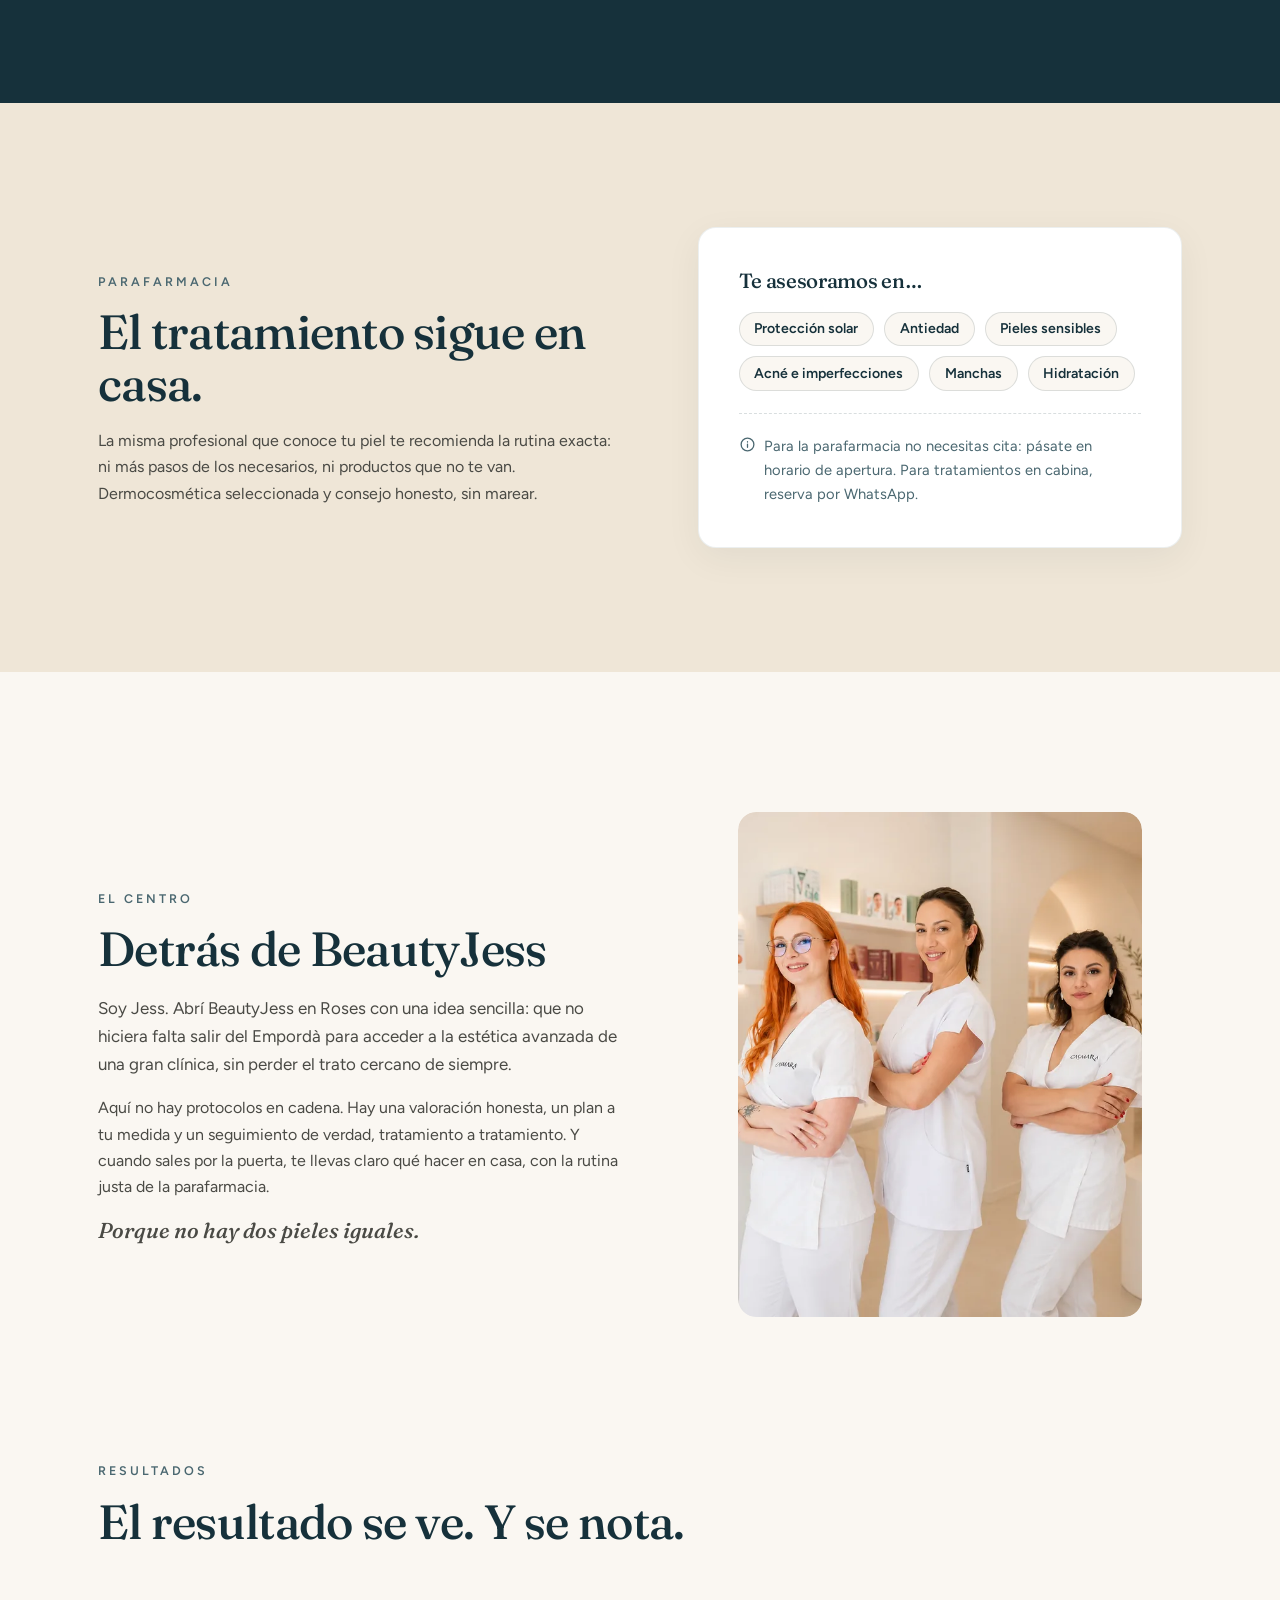
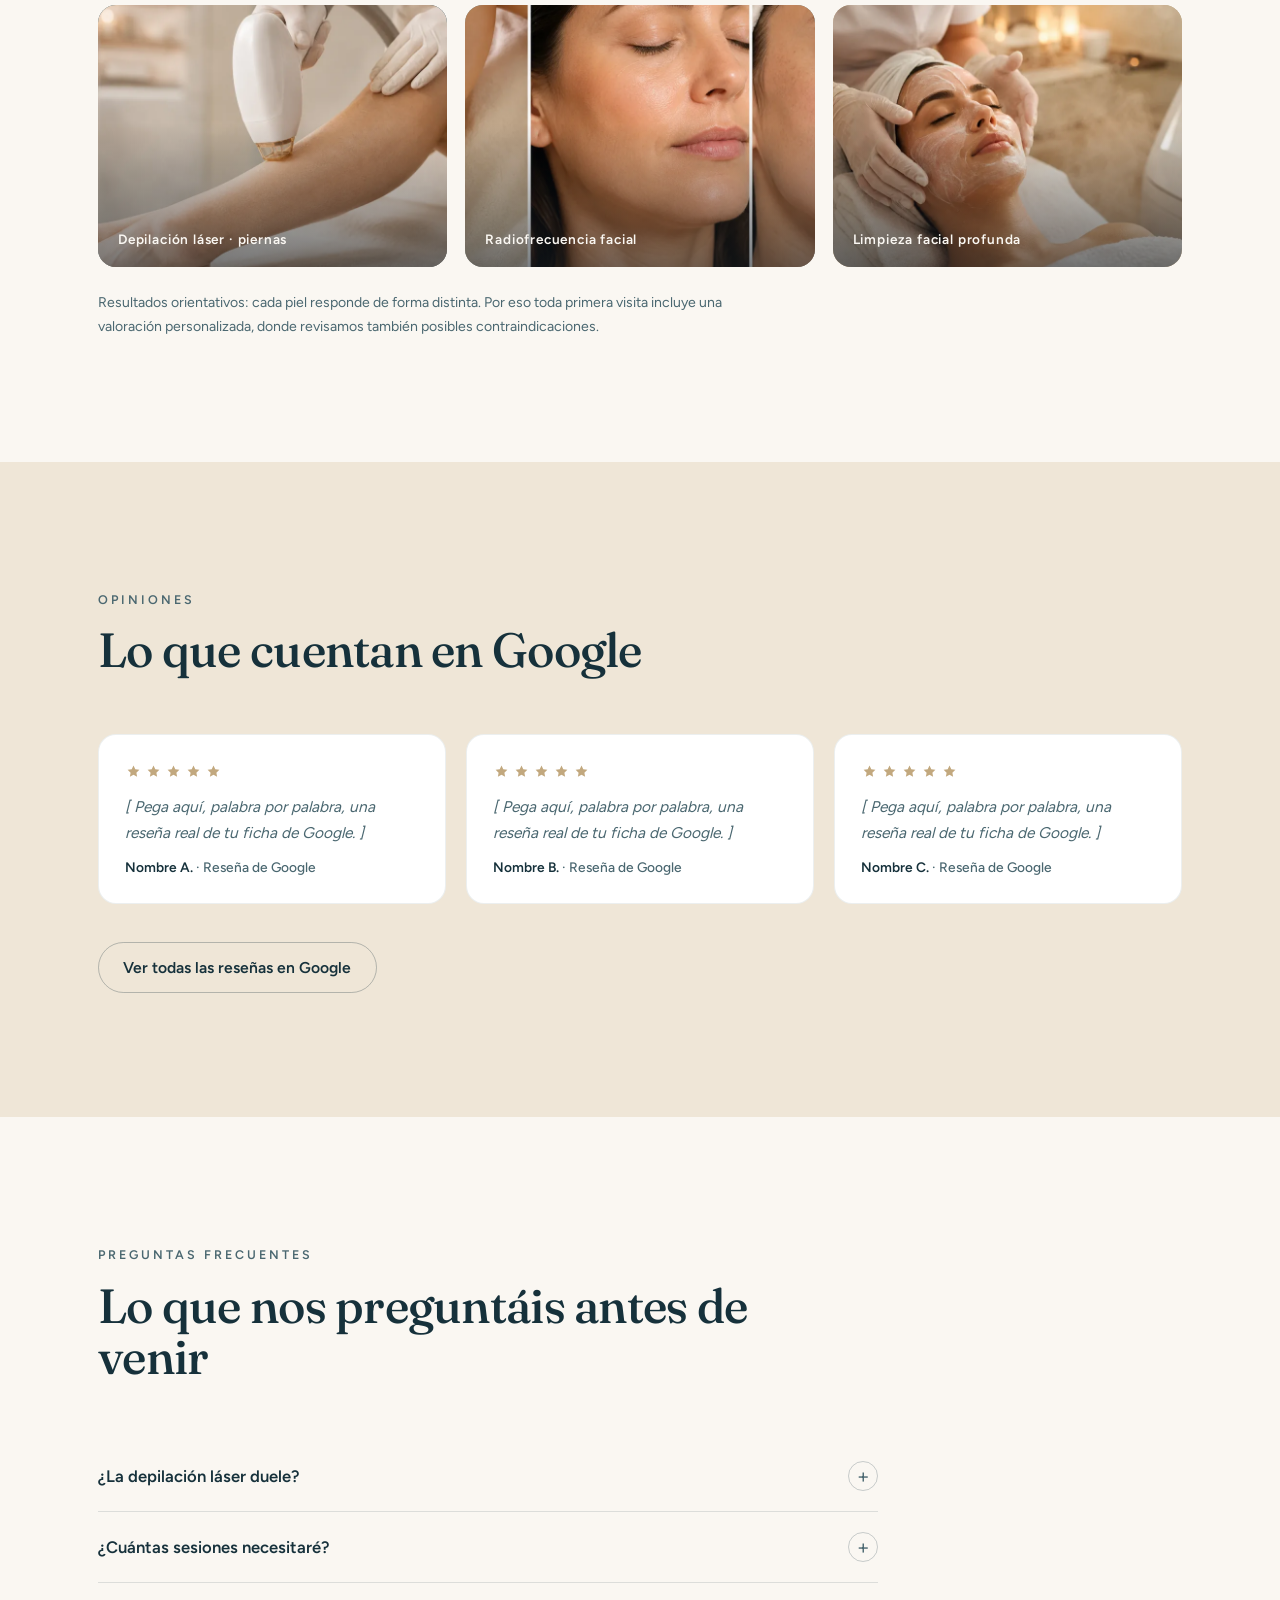
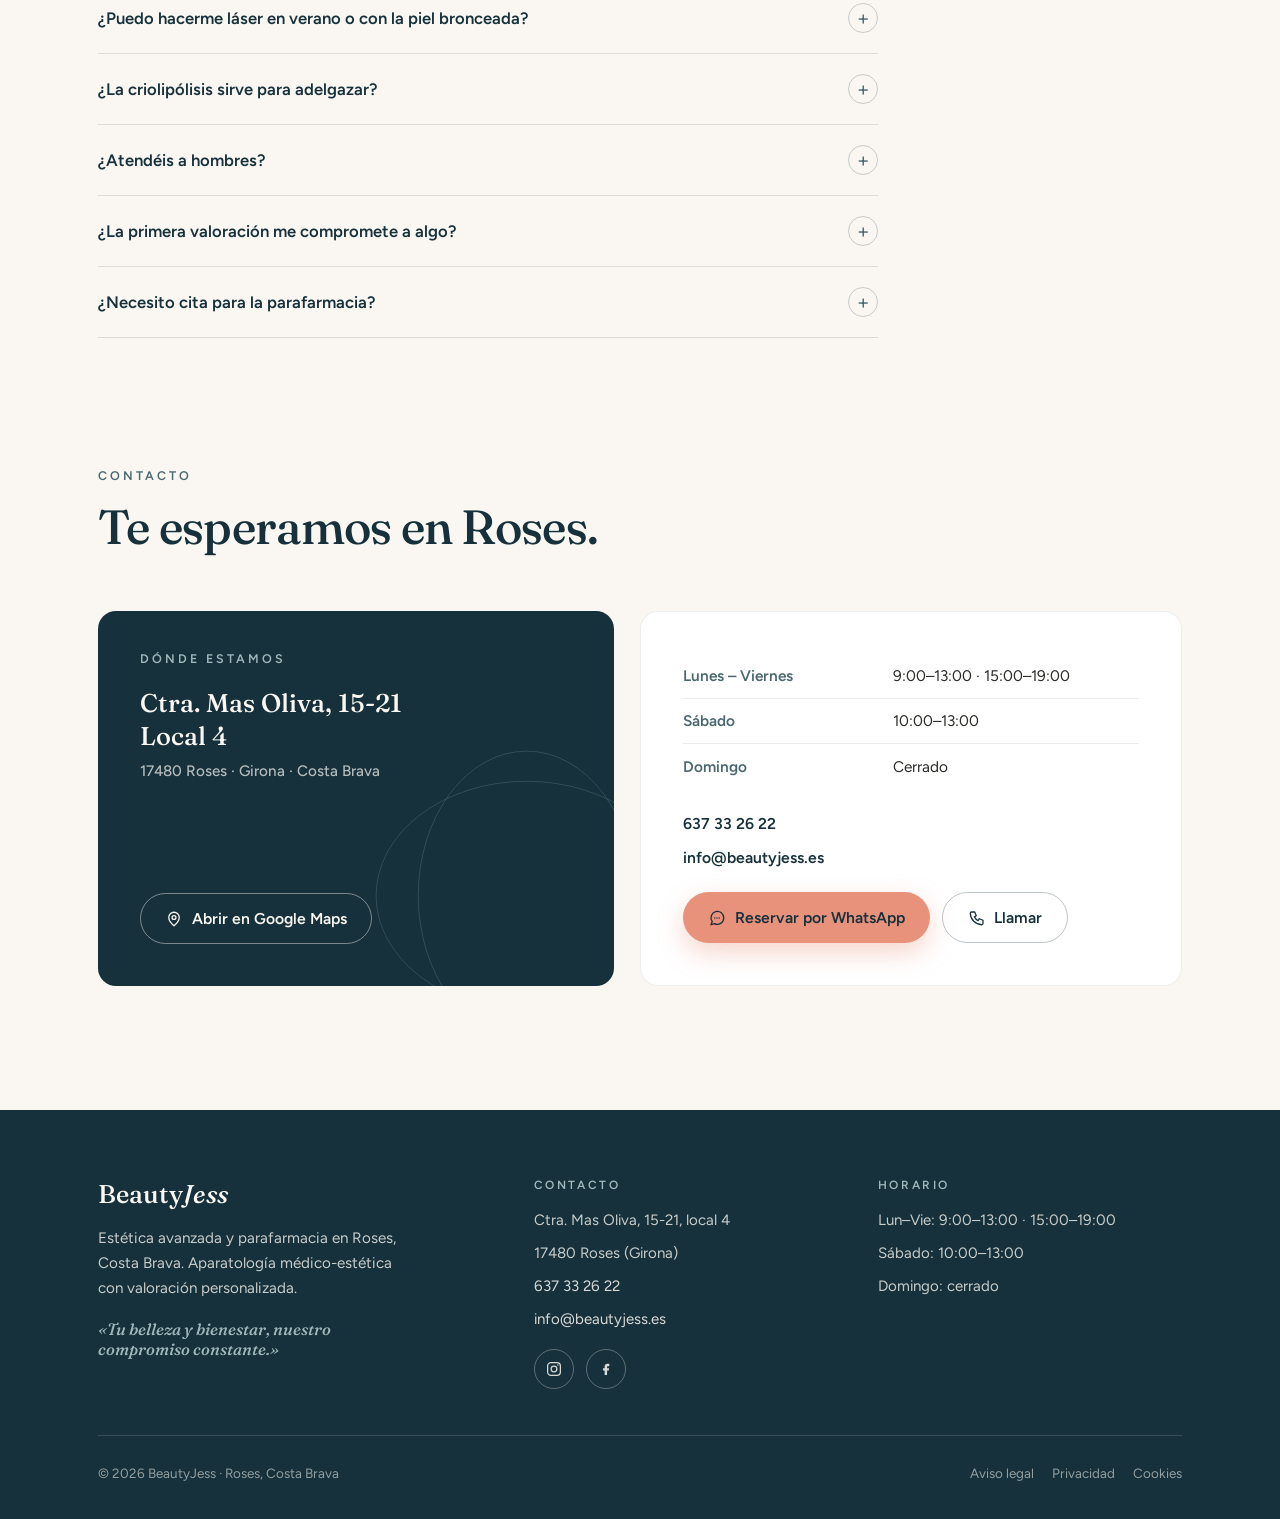
==== commit 2d75be32: "Hero interactivo 2030: glassmorphism, scroll-scrub y partículas - Nuevo módulo de hero (css/hero.css" ====
--- a/index.html
+++ b/index.html
@@ -29,6 +29,7 @@
 <link rel="preload" href="fonts/fraunces-latin.woff2" as="font" type="font/woff2" crossorigin>
 <link rel="preload" href="fonts/figtree-latin.woff2" as="font" type="font/woff2" crossorigin>
 <link rel="stylesheet" href="css/styles.css">
+<link rel="stylesheet" href="css/hero.css">
 
 <!-- [CONFIRMAR] geo exacta del local (ahora aproximada al área de Ctra. Mas Oliva, Roses) -->
 <script type="application/ld+json">
@@ -124,47 +125,69 @@
 </header>
 <main id="main">
 
-<!-- ========== HERO ========== -->
-<section class="hero" id="inicio">
-  <div class="caustics" aria-hidden="true">
-    <div class="blob blob-1"></div>
-    <div class="blob blob-2"></div>
-    <div class="blob blob-3"></div>
-    <svg class="ripples" viewBox="0 0 600 600" aria-hidden="true">
-      <ellipse class="r1" cx="300" cy="300" rx="250" ry="190"/>
-      <ellipse class="r2" cx="300" cy="300" rx="190" ry="245"/>
-      <ellipse class="r3" cx="300" cy="300" rx="135" ry="120"/>
-    </svg>
-  </div>
-  <div class="container hero-inner">
-    <div class="hero-copy">
-      <span class="eyebrow">Estética avanzada &amp; parafarmacia &middot; Roses</span>
-      <h1>Tu piel, con la mejor&nbsp;luz.</h1>
-      <p class="sub">Aparatología médico-estética, tratamientos personalizados y asesoramiento dermocosmético en el corazón de Roses. Valoración previa sin compromiso.</p>
-      <div class="hero-ctas">
-        <a class="btn btn-coral btn-lg" href="https://wa.me/34637332622?text=Hola!%20Quiero%20reservar%20una%20cita%20en%20BeautyJess.%20Me%20interesa%3A%20" target="_blank" rel="noopener">
-          <svg viewBox="0 0 24 24" fill="none" stroke="currentColor" stroke-width="1.7" stroke-linecap="round" stroke-linejoin="round" aria-hidden="true"><path d="M21 12a8.5 8.5 0 0 1-12.4 7.5L4 21l1.6-4.4A8.5 8.5 0 1 1 21 12z"/><circle cx="9" cy="12" r=".9" fill="currentColor" stroke="none"/><circle cx="12" cy="12" r=".9" fill="currentColor" stroke="none"/><circle cx="15" cy="12" r=".9" fill="currentColor" stroke="none"/></svg>
-          Reservar cita por WhatsApp
-        </a>
-        <a class="btn btn-ghost btn-lg" href="#tratamientos">Ver tratamientos</a>
-      </div>
-      <div class="hero-meta">
-        <span>
-          <svg viewBox="0 0 24 24" fill="none" stroke="currentColor" stroke-width="1.7" stroke-linecap="round" stroke-linejoin="round" aria-hidden="true"><path d="M12 21s7-6 7-11a7 7 0 1 0-14 0c0 5 7 11 7 11z"/><circle cx="12" cy="10" r="2.6"/></svg>
-          Ctra. Mas Oliva 15-21, Roses
-        </span>
-        <span>
-          <svg viewBox="0 0 24 24" fill="none" stroke="currentColor" stroke-width="1.7" stroke-linecap="round" stroke-linejoin="round" aria-hidden="true"><path d="M5 4h4l2 5-2.5 1.5a12 12 0 0 0 5 5L15 13l5 2v4a2 2 0 0 1-2 2A16 16 0 0 1 3 6a2 2 0 0 1 2-2z"/></svg>
-          <a href="tel:+34637332622">637 33 26 22</a>
-        </span>
-      </div>
-    </div>
-    <div class="hero-media">
-      <img src="img/hero-retrato.webp" alt="Tratamiento facial en BeautyJess, Roses" width="760" height="950" fetchpriority="high" decoding="async">
-      <span class="hero-badge">
-        <svg viewBox="0 0 24 24" fill="none" stroke="currentColor" stroke-width="2" stroke-linecap="round" stroke-linejoin="round" aria-hidden="true"><path d="M5 12.5l4.5 4.5L19 8"/></svg>
-        Valoración sin compromiso
-      </span>
+<!-- ========== HERO INTERACTIVO (módulo bjhero · css/hero.css + js/hero.js) ========== -->
+<section class="bjhero" id="inicio" aria-label="Presentación de BeautyJess: belleza natural y tecnología avanzada">
+  <div class="bjhero__stage">
+    <!-- Capas decorativas (no aportan contenido; aria-hidden) -->
+    <div class="bjhero__bg" aria-hidden="true"></div>
+    <div class="bjhero__skin" aria-hidden="true"></div>
+    <div class="bjhero__glow" aria-hidden="true"></div>
+    <canvas class="bjhero__particles" aria-hidden="true"></canvas>
+
+    <div class="container bjhero__inner">
+      <!-- Texto real en el DOM (SEO + accesibilidad), no sólo en canvas -->
+      <div class="bjhero__copy">
+        <span class="bjhero__eyebrow">Clínica estética premium &middot; Roses</span>
+        <h1 class="bjhero__title">Belleza natural,<br><span class="grad">tecnología avanzada</span></h1>
+        <p class="bjhero__sub">Tratamientos estéticos personalizados en un espacio premium pensado para ti.</p>
+        <div class="bjhero__cta">
+          <a class="bjbtn bjbtn--gold" href="https://wa.me/34637332622?text=Hola!%20Quiero%20reservar%20un%20diagn%C3%B3stico%20en%20BeautyJess." target="_blank" rel="noopener">
+            <svg viewBox="0 0 24 24" fill="none" stroke="currentColor" stroke-width="1.7" stroke-linecap="round" stroke-linejoin="round" aria-hidden="true"><path d="M21 12a8.5 8.5 0 0 1-12.4 7.5L4 21l1.6-4.4A8.5 8.5 0 1 1 21 12z"/></svg>
+            Reservar diagnóstico
+          </a>
+          <a class="bjbtn bjbtn--glass" href="#tratamientos">Ver tratamientos</a>
+        </div>
+      </div>
+
+      <!-- Panel de vidrio con revelado tipo antes/después (efecto de luz ILUSTRATIVO) -->
+      <div class="bjhero__visual">
+        <figure class="bjglass bjreveal">
+          <!-- REEMPLAZAR IMÁGENES: usa la misma foto (o dos variantes de la misma toma).
+               .bjreveal__base = lado luminoso · .bjreveal__top = lado mate. Ratio 4:5. -->
+          <div class="bjreveal__media" role="group" aria-label="Comparador de luz, ilustrativo">
+            <img class="bjreveal__base" src="img/hero-retrato.webp" alt="Piel luminosa — efecto de luz ilustrativo" width="760" height="950" fetchpriority="high" decoding="async">
+            <img class="bjreveal__top"  src="img/hero-retrato.webp" alt="" aria-hidden="true" width="760" height="950" decoding="async">
+            <span class="bjreveal__tag bjreveal__tag--l">Mate</span>
+            <span class="bjreveal__tag bjreveal__tag--r">Luz</span>
+            <span class="bjreveal__handle" role="slider" tabindex="0"
+                  aria-label="Ajustar el efecto de luz" aria-valuemin="0" aria-valuemax="100" aria-valuenow="50"></span>
+          </div>
+          <figcaption class="bjreveal__cap">Simulación visual del acabado de la piel. No representa resultados de un tratamiento real.</figcaption>
+        </figure>
+      </div>
+
+      <!-- Tarjetas de servicios flotantes (aparecen al hacer scroll) -->
+      <ul class="bjhero__cards">
+        <li><a class="bjcard" style="--i:0" href="#tratamientos">
+          <!-- REEMPLAZAR: miniatura del servicio (cuadrada) -->
+          <span class="bjcard__thumb"><img src="img/trat-limpieza-facial.webp" alt="" loading="lazy" decoding="async" width="54" height="54"></span>
+          <span class="bjcard__t">Facial Care<span class="bjcard__s">Higiene y luminosidad</span></span>
+        </a></li>
+        <li><a class="bjcard" style="--i:1" href="#tratamientos">
+          <span class="bjcard__thumb"><img src="img/trat-depilacion-laser.webp" alt="" loading="lazy" decoding="async" width="54" height="54"></span>
+          <span class="bjcard__t">Laser Hair Removal<span class="bjcard__s">Depilación láser de diodo</span></span>
+        </a></li>
+        <li><a class="bjcard" style="--i:2" href="#tratamientos">
+          <span class="bjcard__thumb"><img src="img/trat-criolipolisis.webp" alt="" loading="lazy" decoding="async" width="54" height="54"></span>
+          <span class="bjcard__t">Body Treatments<span class="bjcard__s">Remodelación corporal</span></span>
+        </a></li>
+        <li><a class="bjcard" style="--i:3" href="#tratamientos">
+          <span class="bjcard__thumb"><img src="img/trat-microneedling.webp" alt="" loading="lazy" decoding="async" width="54" height="54"></span>
+          <span class="bjcard__t">Skin Rituals<span class="bjcard__s">Rituales de piel</span></span>
+        </a></li>
+      </ul>
+
+      <a class="bjhero__cue" href="#tratamientos" aria-label="Desplázate para descubrir los tratamientos"><span></span></a>
     </div>
   </div>
 </section>
@@ -573,5 +596,6 @@
 </a>
 
 <script src="js/main.js"></script>
+<script src="js/hero.js" defer></script>
 </body>
 </html>
--- a/css/hero.css
+++ b/css/hero.css
@@ -0,0 +1,305 @@
+/* ============================================================
+   BeautyJess — Hero "2030" interactivo
+   ------------------------------------------------------------
+   · Glassmorphism + reflejos de luz líquida + partículas (canvas)
+   · Escena dirigida por scroll mediante UNA sola variable --p (0→1)
+     que escribe el JS; el CSS interpola color, brillo y posición.
+   · Clases con prefijo .bjhero* para NO colisionar con styles.css.
+   · Animaciones sólo en transform / opacity / filter (GPU, 60fps).
+   · Degradación: sin JS → todo visible y estático; reduced-motion
+     y dispositivos lentos → escena fija sin partículas.
+   ============================================================ */
+
+.bjhero{
+  /* paleta del hero (independiente del resto del sitio) */
+  --cream:#FBF8F3;
+  --champagne:#EFE3D0;
+  --beige:#E7D7C1;
+  --gold:#C8A86B;
+  --gold-deep:#A9824A;
+  --gold-soft:#E2CDA1;
+  --ink:#3A332B;
+  --ink-soft:#6B6056;
+
+  --p:0;            /* progreso de scroll (lo escribe js/hero.js) */
+  --mx:50%;         /* posición X del puntero/tilt para el reflejo */
+  --my:40%;         /* posición Y del puntero/tilt */
+  --scrub:80vh;     /* scroll extra para "scrubbing" de la escena */
+
+  position:relative;
+  min-height:calc(100svh + var(--scrub));
+  background:var(--cream);
+  color:var(--ink);
+  font-family:var(--font-body, "Figtree", system-ui, sans-serif);
+}
+/* estado estático: sin scrub (reduced-motion / fallback JS) */
+.bjhero.is-static{min-height:100svh; --scrub:0; --p:.55}
+
+/* ---------- Escenario fijo (sticky) ---------- */
+.bjhero__stage{
+  position:sticky; top:0;
+  height:100svh; min-height:560px;
+  overflow:hidden;
+  display:grid; align-items:center;
+  isolation:isolate;            /* contiene los z-index dentro del hero */
+}
+.bjhero.is-static .bjhero__stage{position:relative}
+
+/* ---------- Fondo crema → champán según --p ---------- */
+.bjhero__bg{
+  position:absolute; inset:0; z-index:0;
+  background:
+    radial-gradient(130% 100% at 18% 8%, #ffffff 0%, transparent 52%),
+    linear-gradient(158deg, var(--cream), var(--beige));
+}
+@supports (background: color-mix(in oklab, white, black)){
+  .bjhero__bg{
+    background:
+      radial-gradient(130% 100% at 18% 8%,
+        color-mix(in oklab, #fff, var(--champagne) calc(var(--p) * 55%)) 0%, transparent 55%),
+      linear-gradient(158deg,
+        color-mix(in oklab, var(--cream), var(--champagne) calc(var(--p) * 100%)),
+        color-mix(in oklab, var(--beige), var(--gold-soft) calc(var(--p) * 65%)));
+  }
+}
+
+/* ---------- Superficie "piel" abstracta: se aclara y suaviza ---------- */
+.bjhero__skin{
+  position:absolute; z-index:1; pointer-events:none;
+  right:-6%; top:50%; translate:0 -50%;
+  width:min(72vw,760px); aspect-ratio:1; border-radius:50%;
+  background:
+    radial-gradient(closest-side at 38% 34%, #fff8ef, transparent 72%),
+    conic-gradient(from 120deg at 50% 50%, #f3e6d2, #e9d6bd, #f7ecdb, #ecdcc4, #f3e6d2);
+  mix-blend-mode:soft-light;
+  opacity:calc(.45 + var(--p) * .4);
+  filter:blur(calc(10px + var(--p) * 24px))
+         brightness(calc(1 + var(--p) * .14))
+         saturate(calc(1 + var(--p) * .1));
+  animation:bjspin 42s linear infinite;
+}
+@keyframes bjspin{to{rotate:360deg}}
+
+/* ---------- Reflejo de luz líquida (sigue al puntero/tilt) ---------- */
+.bjhero__glow{
+  position:absolute; inset:-15%; z-index:2; pointer-events:none;
+  background:radial-gradient(38% 30% at var(--mx) var(--my),
+            rgba(255,255,255,.55), rgba(255,247,232,.18) 45%, transparent 65%);
+  mix-blend-mode:screen;
+  opacity:calc(.5 + var(--p) * .25);
+}
+
+/* ---------- Canvas de partículas (decorativo, aria-hidden) ---------- */
+.bjhero__particles{position:absolute; inset:0; z-index:3; pointer-events:none}
+
+/* ---------- Contenido (encima de las capas decorativas) ---------- */
+.bjhero__inner{
+  position:relative; z-index:5; width:100%;
+  display:grid; grid-template-columns:minmax(0,1.06fr) minmax(0,.94fr);
+  gap:clamp(28px,4vw,64px); align-items:center;
+  padding-top:clamp(104px,14vh,150px);    /* deja sitio al header fijo */
+  padding-bottom:clamp(132px,22vh,210px); /* reserva la franja de tarjetas */
+}
+
+.bjhero__copy{max-width:620px; transform:translateY(calc(var(--p) * -24px))}
+.bjhero__eyebrow{
+  display:inline-flex; align-items:center; gap:.7em;
+  font:600 .74rem/1 var(--font-body, sans-serif);
+  letter-spacing:.24em; text-transform:uppercase; color:var(--gold-deep);
+  margin-bottom:20px;
+}
+.bjhero__eyebrow::before{content:""; width:30px; height:1px; background:currentColor; opacity:.6}
+.bjhero__title{
+  font:var(--fw,520) clamp(2.4rem,6.2vw,4.3rem)/1.02 var(--font-display, "Fraunces", serif);
+  letter-spacing:-.022em; margin:0; color:var(--ink);
+}
+.bjhero__title .grad{
+  background:linear-gradient(100deg, var(--gold) 0%, var(--gold-deep) 48%, var(--gold) 100%);
+  -webkit-background-clip:text; background-clip:text;
+  -webkit-text-fill-color:transparent; color:transparent;
+}
+.bjhero__sub{
+  margin:22px 0 0; max-width:46ch;
+  font-size:clamp(1.04rem,1.5vw,1.2rem); color:var(--ink-soft); line-height:1.6;
+}
+.bjhero__cta{display:flex; flex-wrap:wrap; gap:14px; margin-top:32px}
+
+/* botones del hero (estilo oro premium, propios del módulo) */
+.bjbtn{
+  display:inline-flex; align-items:center; justify-content:center; gap:.55em;
+  padding:1em 1.9em; border-radius:999px; border:1.5px solid transparent;
+  font:600 1rem var(--font-body, sans-serif); letter-spacing:.01em; cursor:pointer;
+  transition:transform .35s cubic-bezier(.2,.7,.3,1), box-shadow .35s, background .25s, color .25s, border-color .25s;
+}
+.bjbtn svg{width:1.15em; height:1.15em; flex:none}
+.bjbtn:hover{transform:translateY(-2px)}
+.bjbtn:active{transform:translateY(0) scale(.985)}
+.bjbtn--gold{
+  background:linear-gradient(120deg, var(--gold), #d8bd8c 55%, var(--gold));
+  background-size:200% 100%; color:#fff;
+  box-shadow:0 16px 34px -14px rgba(169,130,74,.6);
+}
+.bjbtn--gold:hover{background-position:100% 0; box-shadow:0 22px 44px -16px rgba(169,130,74,.7)}
+.bjbtn--glass{
+  background:rgba(255,255,255,.45); color:var(--ink);
+  border-color:rgba(169,130,74,.4);
+  backdrop-filter:blur(10px) saturate(1.2); -webkit-backdrop-filter:blur(10px) saturate(1.2);
+}
+.bjbtn--glass:hover{background:rgba(255,255,255,.7); border-color:var(--gold-deep)}
+
+/* ---------- Panel de vidrio: revelado tipo antes/después (ilustrativo) ---------- */
+.bjhero__visual{position:relative; justify-self:end; width:min(100%,420px);
+  transform:translateY(calc(var(--p) * 18px))}
+.bjglass{
+  border-radius:26px;
+  background:rgba(255,255,255,.5);
+  backdrop-filter:blur(16px) saturate(1.25); -webkit-backdrop-filter:blur(16px) saturate(1.25);
+  border:1px solid rgba(255,255,255,.65);
+  box-shadow:0 34px 64px -26px rgba(120,96,60,.5), inset 0 1px 0 rgba(255,255,255,.75);
+}
+.bjreveal{padding:14px}
+.bjreveal__media{
+  position:relative; aspect-ratio:4/5; border-radius:16px; overflow:hidden;
+  touch-action:pan-y; cursor:ew-resize; --rv:50%;
+  background:var(--beige);
+}
+.bjreveal__base, .bjreveal__top{position:absolute; inset:0; width:100%; height:100%}
+.bjreveal__base{object-fit:cover; filter:brightness(1.06) saturate(1.07)}             /* lado "luminoso" */
+.bjreveal__top{object-fit:cover; filter:saturate(.9) brightness(.97) contrast(1.05);  /* lado "mate" */
+  clip-path:inset(0 calc(100% - var(--rv)) 0 0);}
+.bjreveal__handle{
+  position:absolute; top:0; bottom:0; left:var(--rv); width:2px; margin-left:-1px; z-index:3;
+  background:rgba(255,255,255,.92); cursor:ew-resize;
+}
+.bjreveal__handle::after{
+  content:""; position:absolute; top:50%; left:50%; translate:-50% -50%;
+  width:38px; height:38px; border-radius:50%;
+  background:rgba(255,255,255,.92); box-shadow:0 8px 22px rgba(120,96,60,.5);
+}
+.bjreveal__handle::before{
+  content:"‹ ›"; position:absolute; top:50%; left:50%; translate:-50% -50%; z-index:1;
+  font:600 .7rem var(--font-body, sans-serif); color:var(--gold-deep); letter-spacing:.05em;
+}
+.bjreveal__tag{
+  position:absolute; z-index:2; top:12px; font:600 .62rem var(--font-body, sans-serif);
+  letter-spacing:.12em; text-transform:uppercase; padding:.45em .9em; border-radius:999px;
+  background:rgba(58,51,43,.5); color:#fff; backdrop-filter:blur(4px); -webkit-backdrop-filter:blur(4px);
+}
+.bjreveal__tag--l{left:12px}
+.bjreveal__tag--r{right:12px}
+.bjreveal__cap{margin:10px 4px 2px; font-size:.74rem; color:var(--ink-soft); text-align:center}
+
+/* ---------- Tarjetas de servicios flotantes (vidrio) ---------- */
+.bjhero__cards{
+  position:absolute; z-index:6; left:0; right:0; bottom:clamp(18px,4vh,44px);
+  width:100%; max-width:var(--maxw,1200px); margin:0 auto;
+  padding:0 clamp(20px,5vw,48px);
+  display:grid; grid-template-columns:repeat(4,1fr); gap:14px;
+  list-style:none;
+}
+.bjcard{
+  --i:0;
+  display:flex; align-items:center; gap:12px;
+  padding:12px; border-radius:18px;
+  background:rgba(255,255,255,.46);
+  backdrop-filter:blur(14px) saturate(1.2); -webkit-backdrop-filter:blur(14px) saturate(1.2);
+  border:1px solid rgba(255,255,255,.6);
+  box-shadow:0 18px 40px -22px rgba(120,96,60,.5), inset 0 1px 0 rgba(255,255,255,.7);
+  color:var(--ink); text-decoration:none;
+  transition:transform .5s cubic-bezier(.2,.7,.3,1), box-shadow .4s;
+  animation:bjFloat 7s ease-in-out infinite;
+  animation-delay:calc(var(--i) * -1.6s);
+}
+.bjcard:hover{box-shadow:0 26px 52px -22px rgba(120,96,60,.6)}
+.bjcard__thumb{
+  width:54px; height:54px; flex:none; border-radius:12px; overflow:hidden; background:var(--beige);
+}
+.bjcard__thumb img{width:100%; height:100%; object-fit:cover; display:block}
+.bjcard__t{font:600 .92rem var(--font-body, sans-serif); line-height:1.2}
+.bjcard__s{display:block; margin-top:2px; font-size:.74rem; color:var(--ink-soft); font-weight:400}
+@keyframes bjFloat{0%,100%{transform:translateY(0)}50%{transform:translateY(-7px)}}
+
+/* Las tarjetas "aparecen" con el scroll SÓLO cuando el JS activa el modo live.
+   Sin JS quedan visibles desde el inicio (accesible / sin saltos). */
+.bjhero--live .bjcard{
+  opacity:clamp(0, calc((var(--p) - var(--i) * .06) * 5), 1);
+  transform:translateY(calc((1 - clamp(0, calc((var(--p) - var(--i) * .06) * 5), 1)) * 48px));
+}
+.bjhero--live .bjcard:hover{transform:translateY(-4px)}
+
+/* ---------- Indicador de scroll ---------- */
+.bjhero__cue{
+  position:absolute; z-index:6; left:50%; bottom:14px; translate:-50% 0;
+  width:26px; height:42px; border:1.5px solid rgba(58,51,43,.45); border-radius:14px;
+  opacity:calc(1 - var(--p) * 2.2);
+}
+.bjhero__cue span{
+  position:absolute; left:50%; top:8px; width:3px; height:8px; margin-left:-1.5px;
+  border-radius:2px; background:var(--gold-deep);
+  animation:bjCue 1.8s ease-in-out infinite;
+}
+@keyframes bjCue{0%{transform:translateY(0);opacity:1}70%{transform:translateY(12px);opacity:0}100%{opacity:0}}
+
+/* ---------- Entrada del texto (al cargar) ---------- */
+.bjhero__copy>*{animation:bjIn .9s cubic-bezier(.2,.7,.3,1) both}
+.bjhero__title{animation-delay:.08s}
+.bjhero__sub{animation-delay:.18s}
+.bjhero__cta{animation-delay:.28s}
+.bjhero__visual{animation:bjIn 1s cubic-bezier(.2,.7,.3,1) .2s both}
+@keyframes bjIn{from{opacity:0;transform:translateY(20px)}to{opacity:1;transform:none}}
+
+/* ---------- Rendimiento bajo: sin blur de vidrio ni giro ---------- */
+.bjhero.is-lowfx .bjglass,
+.bjhero.is-lowfx .bjcard,
+.bjhero.is-lowfx .bjbtn--glass{
+  backdrop-filter:none; -webkit-backdrop-filter:none; background:rgba(255,255,255,.82);
+}
+.bjhero.is-lowfx .bjhero__skin{animation:none}
+.bjhero.is-lowfx .bjcard{animation:none}
+
+/* ============================================================
+   MÓVIL / TABLET  (≤ 980px)
+   Una columna, tarjetas en tira deslizable, parallax por tilt/scroll.
+   ============================================================ */
+@media (max-width:980px){
+  .bjhero{--scrub:55vh}
+  .bjhero__inner{
+    grid-template-columns:1fr; gap:24px; text-align:center;
+    padding-top:clamp(96px,16vh,140px); padding-bottom:clamp(150px,26vh,210px);
+  }
+  .bjhero__copy{margin:0 auto}
+  .bjhero__eyebrow{justify-content:center}
+  .bjhero__cta{justify-content:center}
+  .bjhero__visual{justify-self:center; width:min(78vw,330px); margin-top:6px}
+  .bjhero__skin{right:50%; translate:50% -50%; width:120vw; opacity:calc(.3 + var(--p)*.3)}
+
+  .bjhero__cards{
+    display:flex; gap:12px; overflow-x:auto; scroll-snap-type:x mandatory;
+    bottom:clamp(14px,3vh,30px); padding:4px clamp(16px,5vw,28px);
+    -webkit-overflow-scrolling:touch; scrollbar-width:none;
+  }
+  .bjhero__cards::-webkit-scrollbar{display:none}
+  .bjcard{flex:0 0 70%; max-width:240px; scroll-snap-align:center}
+  .bjhero--live .bjcard{   /* en móvil aparecen juntas, sin escalonado por scroll */
+    opacity:clamp(0, calc(var(--p) * 6), 1);
+    transform:translateY(calc((1 - clamp(0, calc(var(--p) * 6), 1)) * 40px));
+  }
+}
+
+@media (max-width:560px){
+  .bjhero__title{font-size:clamp(2.1rem,9vw,2.9rem)}
+  .bjbtn{flex:1 1 auto}
+  .bjhero__visual{width:min(82vw,300px)}
+}
+
+/* ============================================================
+   REDUCED MOTION — escena fija, sin partículas ni giros
+   ============================================================ */
+@media (prefers-reduced-motion:reduce){
+  .bjhero{min-height:100svh; --scrub:0; --p:.5}
+  .bjhero__stage{position:relative}
+  .bjhero__skin{animation:none; filter:blur(24px) brightness(1.08)}
+  .bjhero__particles{display:none}
+  .bjhero__cue{display:none}
+  .bjhero__copy>*,.bjhero__visual,.bjcard{animation:none}
+}
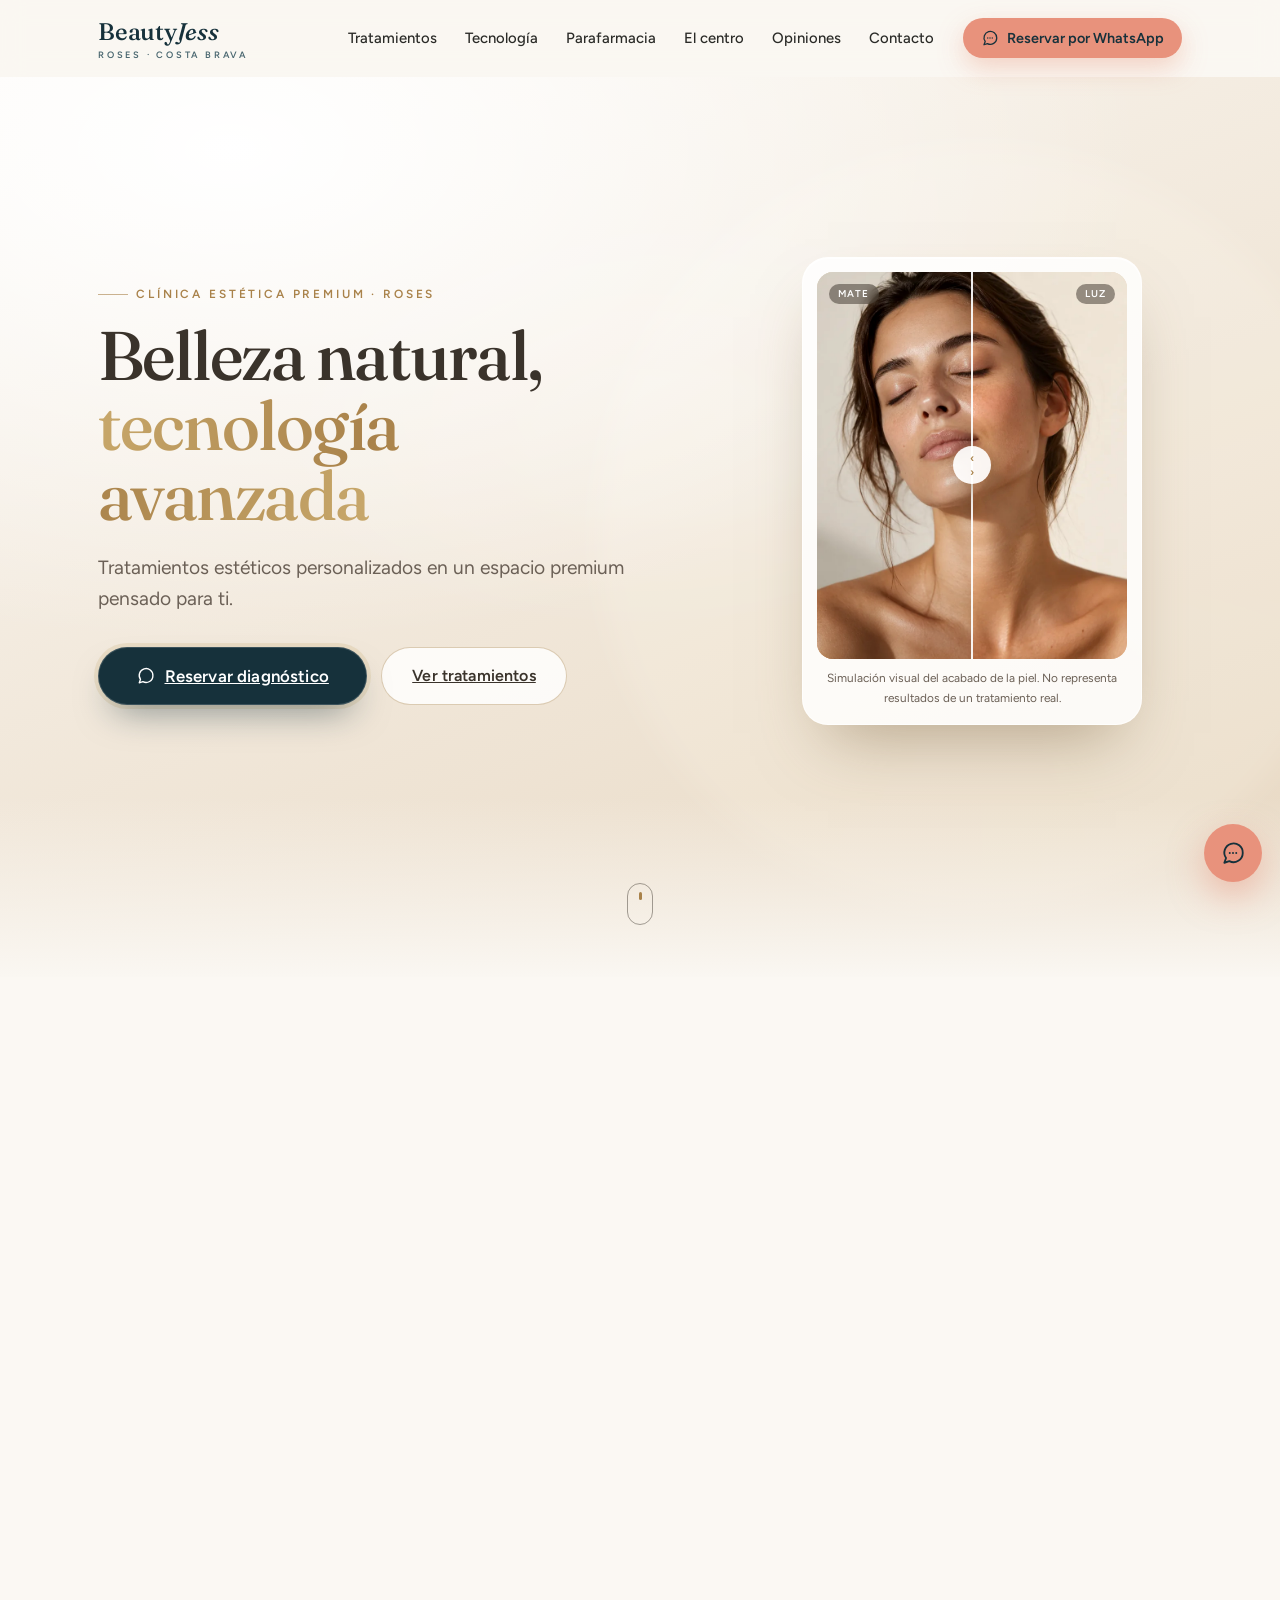
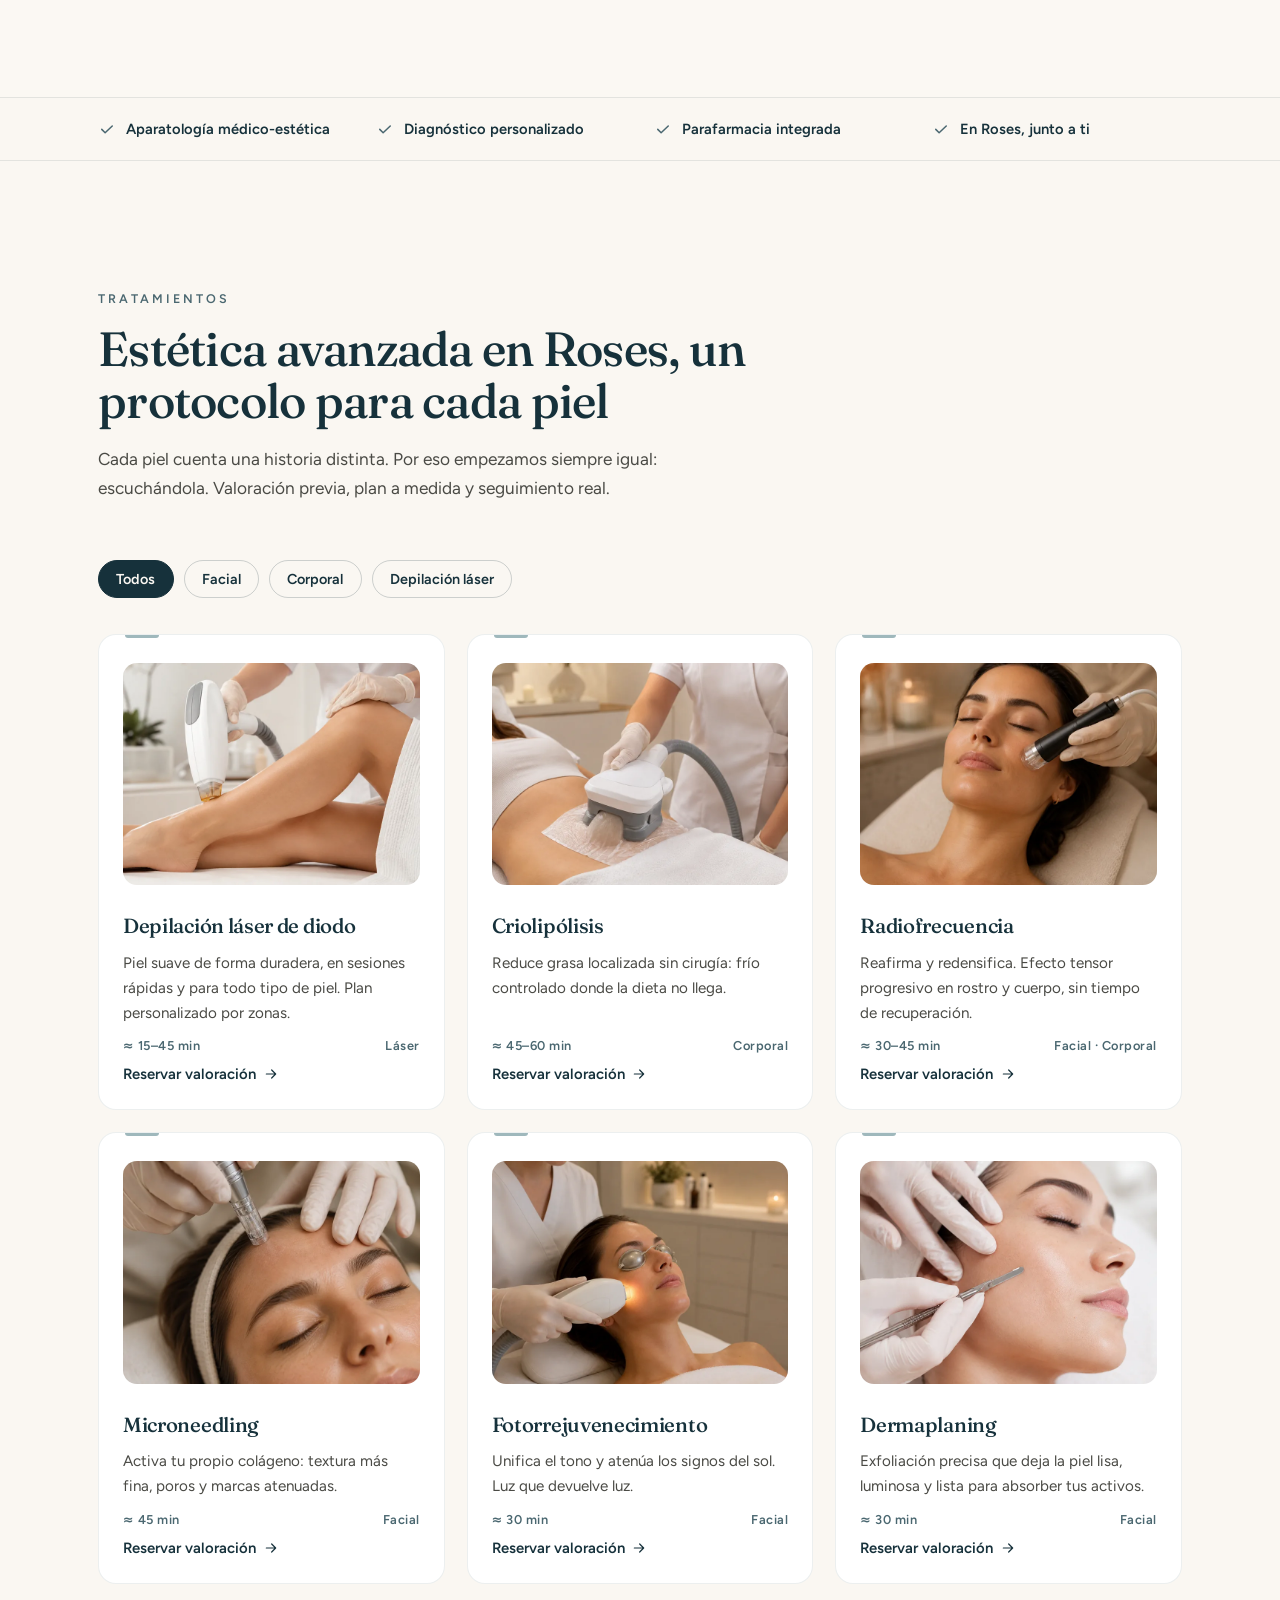
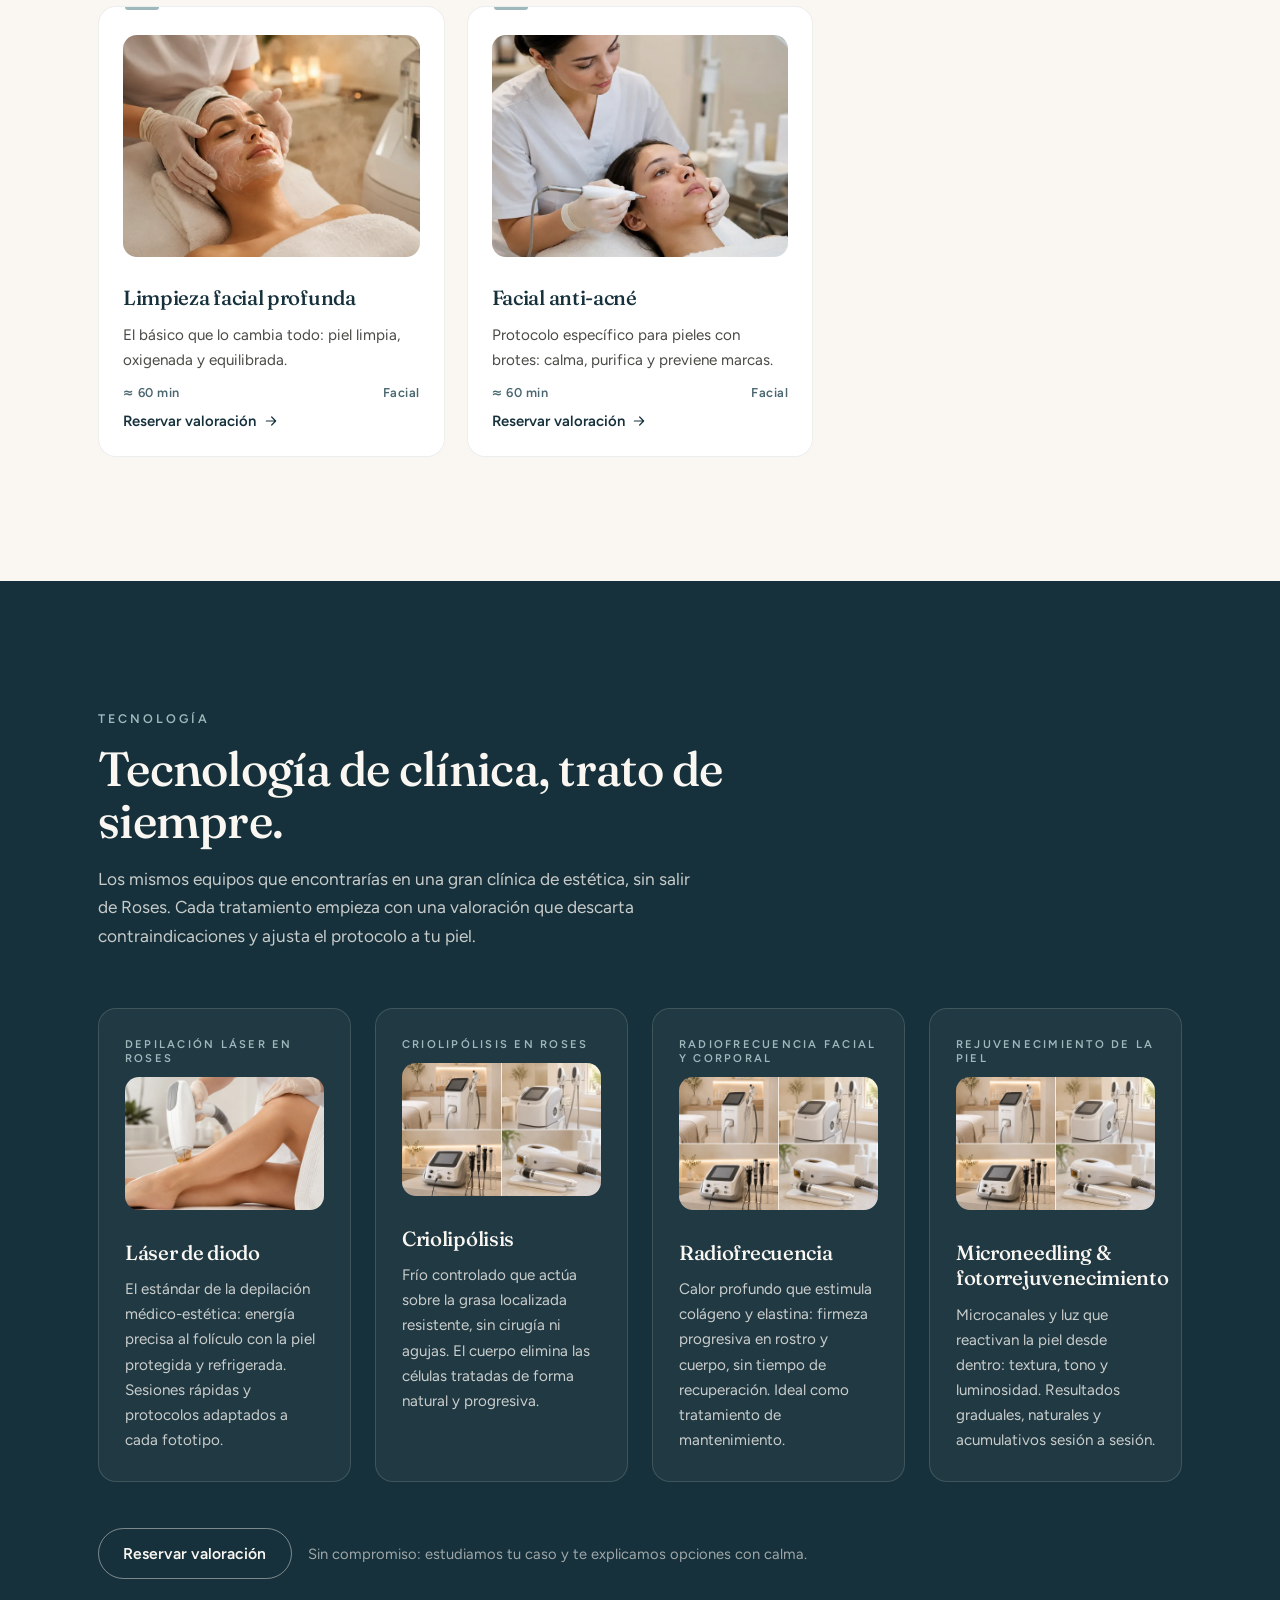
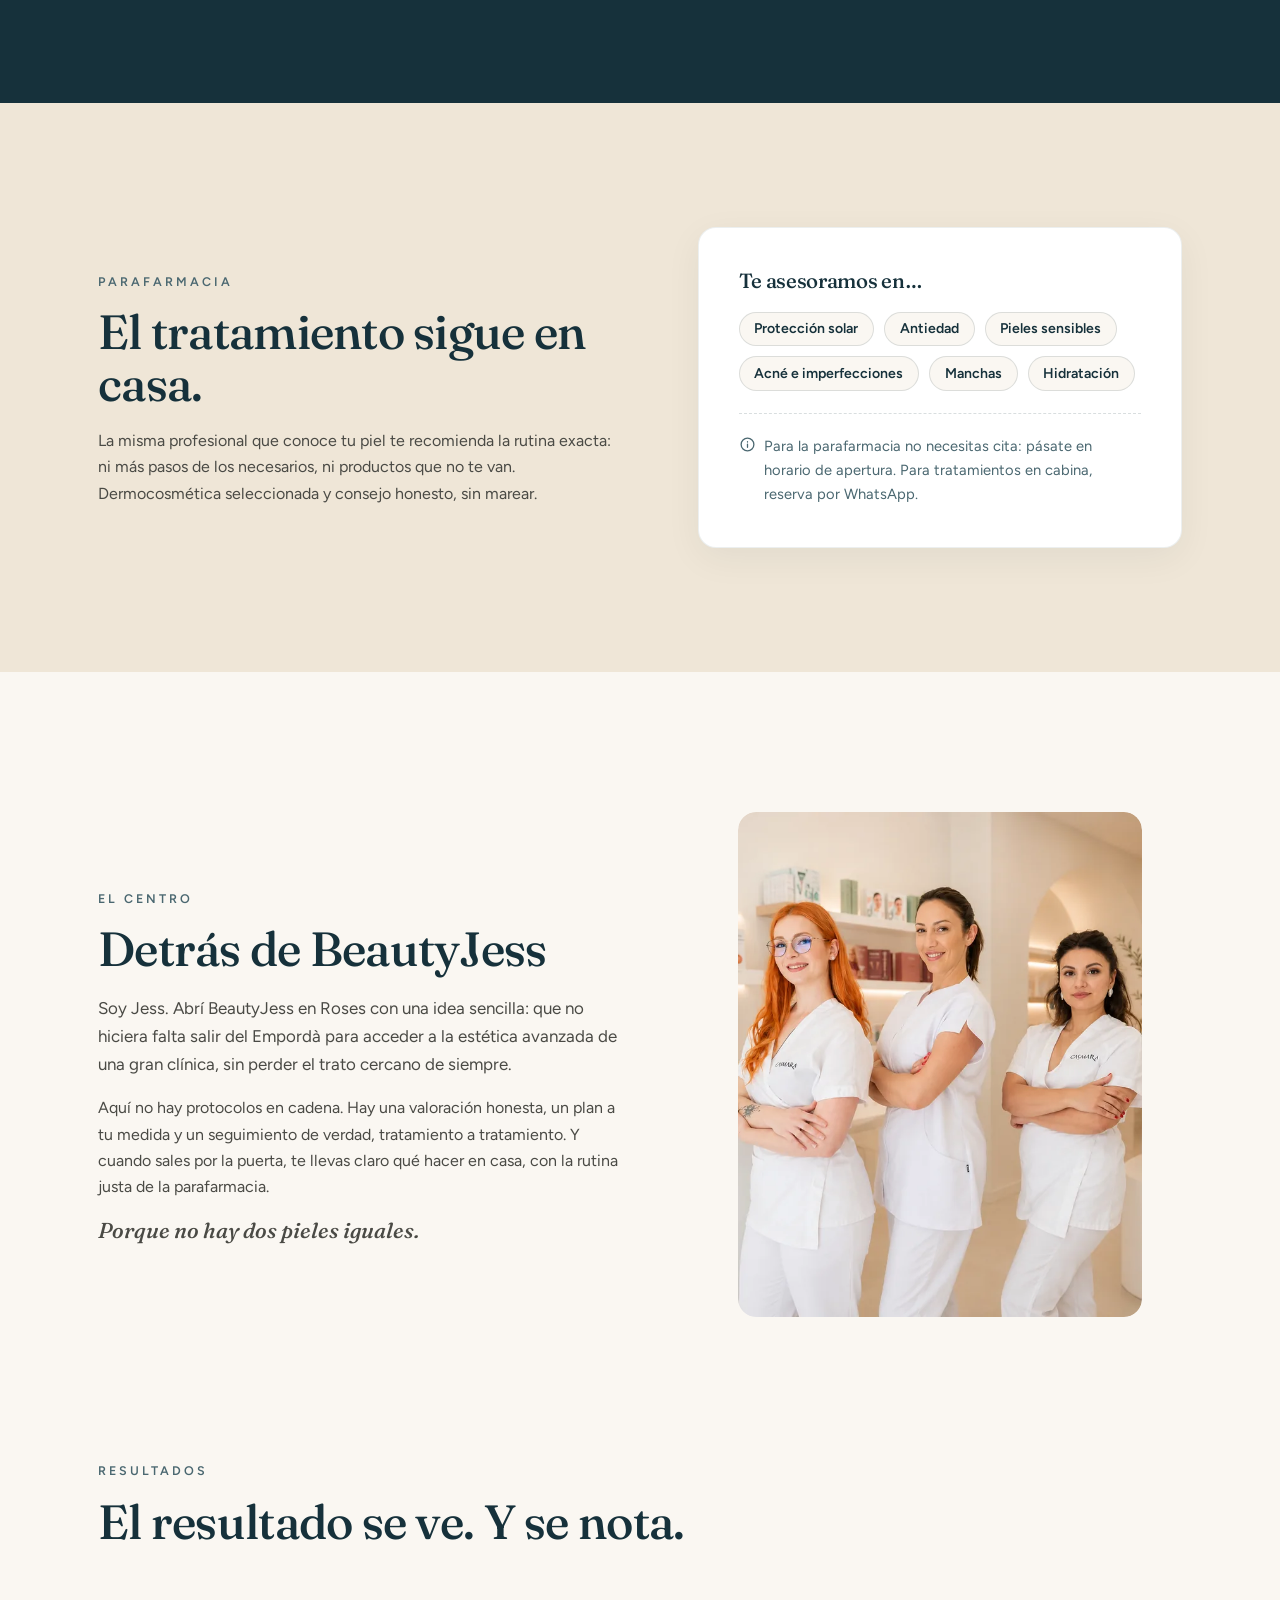
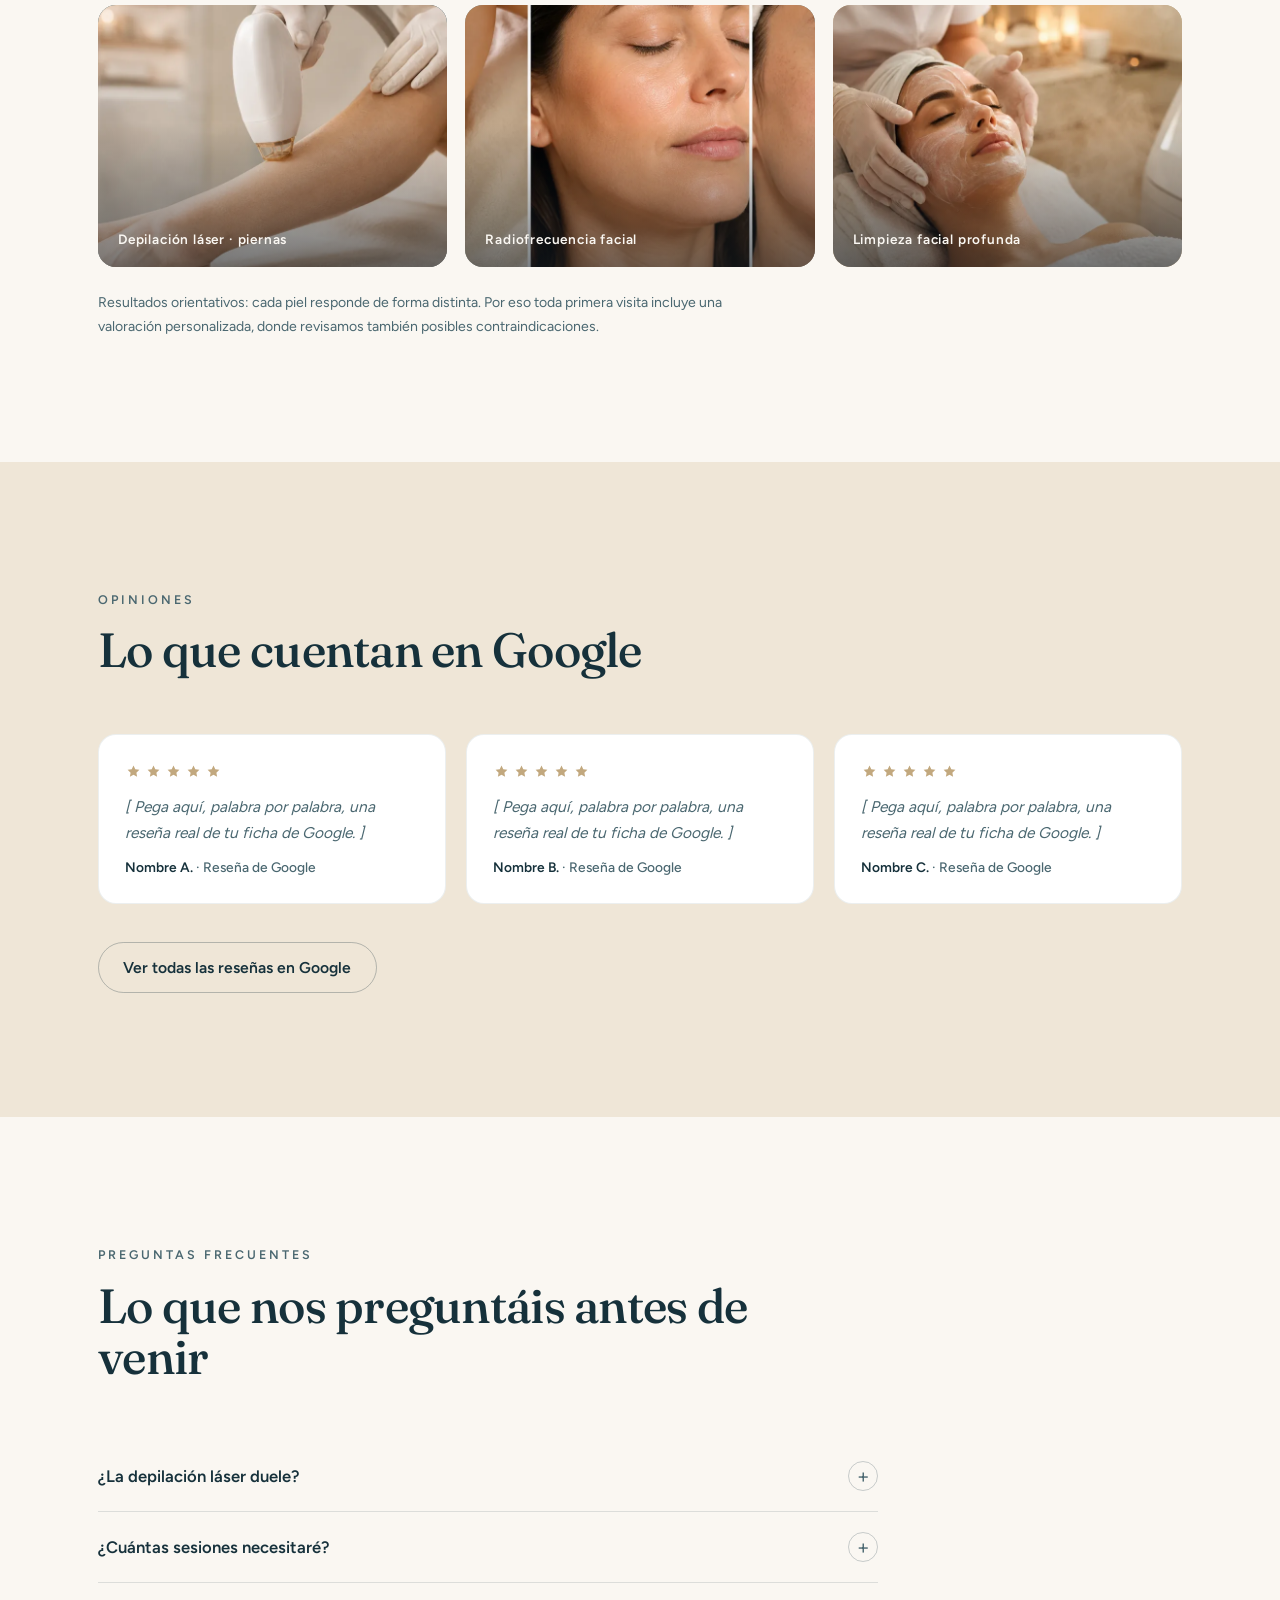
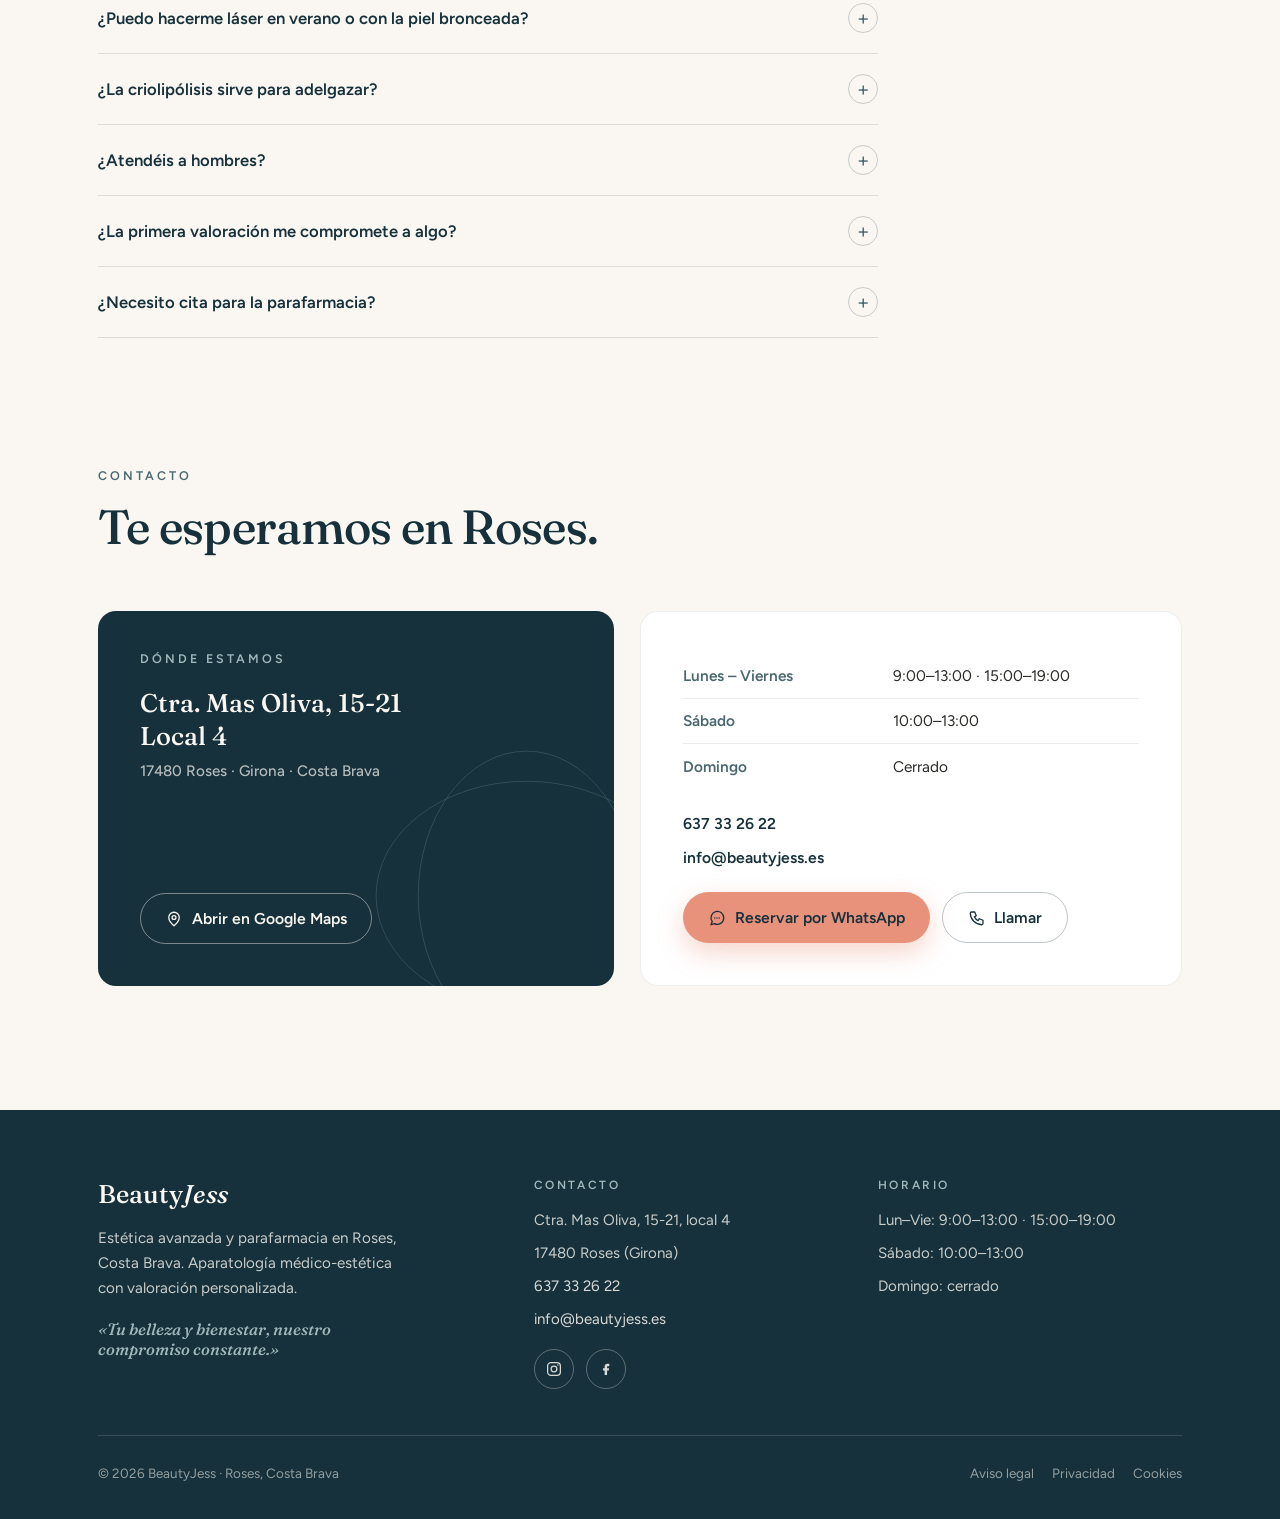
==== commit a23ff905: "Afinar hero: CTA teal de alto contraste, transición al sitio y menos efecto - CTA "Reservar diagnóst" ====
--- a/index.html
+++ b/index.html
@@ -141,7 +141,7 @@
         <h1 class="bjhero__title">Belleza natural,<br><span class="grad">tecnología avanzada</span></h1>
         <p class="bjhero__sub">Tratamientos estéticos personalizados en un espacio premium pensado para ti.</p>
         <div class="bjhero__cta">
-          <a class="bjbtn bjbtn--gold" href="https://wa.me/34637332622?text=Hola!%20Quiero%20reservar%20un%20diagn%C3%B3stico%20en%20BeautyJess." target="_blank" rel="noopener">
+          <a class="bjbtn bjbtn--primary" href="https://wa.me/34637332622?text=Hola!%20Quiero%20reservar%20un%20diagn%C3%B3stico%20en%20BeautyJess." target="_blank" rel="noopener">
             <svg viewBox="0 0 24 24" fill="none" stroke="currentColor" stroke-width="1.7" stroke-linecap="round" stroke-linejoin="round" aria-hidden="true"><path d="M21 12a8.5 8.5 0 0 1-12.4 7.5L4 21l1.6-4.4A8.5 8.5 0 1 1 21 12z"/></svg>
             Reservar diagnóstico
           </a>
--- a/css/hero.css
+++ b/css/hero.css
@@ -72,11 +72,11 @@
     radial-gradient(closest-side at 38% 34%, #fff8ef, transparent 72%),
     conic-gradient(from 120deg at 50% 50%, #f3e6d2, #e9d6bd, #f7ecdb, #ecdcc4, #f3e6d2);
   mix-blend-mode:soft-light;
-  opacity:calc(.45 + var(--p) * .4);
-  filter:blur(calc(10px + var(--p) * 24px))
-         brightness(calc(1 + var(--p) * .14))
-         saturate(calc(1 + var(--p) * .1));
-  animation:bjspin 42s linear infinite;
+  opacity:calc(.38 + var(--p) * .32);
+  filter:blur(calc(12px + var(--p) * 22px))
+         brightness(calc(1 + var(--p) * .12))
+         saturate(calc(1 + var(--p) * .06));
+  animation:bjspin 72s linear infinite;
 }
 @keyframes bjspin{to{rotate:360deg}}
 
@@ -84,13 +84,22 @@
 .bjhero__glow{
   position:absolute; inset:-15%; z-index:2; pointer-events:none;
   background:radial-gradient(38% 30% at var(--mx) var(--my),
-            rgba(255,255,255,.55), rgba(255,247,232,.18) 45%, transparent 65%);
+            rgba(255,255,255,.45), rgba(255,247,232,.15) 45%, transparent 65%);
   mix-blend-mode:screen;
-  opacity:calc(.5 + var(--p) * .25);
+  opacity:calc(.36 + var(--p) * .2);
 }
 
 /* ---------- Canvas de partículas (decorativo, aria-hidden) ---------- */
 .bjhero__particles{position:absolute; inset:0; z-index:3; pointer-events:none}
+
+/* ---------- Fundido inferior: el hero se disuelve en la barra de confianza ----------
+   Cose la paleta cálida (champán) con la porcelana del resto del sitio,
+   sin costura ni choque con el teal de las secciones siguientes. */
+.bjhero__stage::after{
+  content:""; position:absolute; left:0; right:0; bottom:0; height:20%;
+  z-index:4; pointer-events:none;
+  background:linear-gradient(to bottom, transparent, var(--porcelana, #FAF7F2));
+}
 
 /* ---------- Contenido (encima de las capas decorativas) ---------- */
 .bjhero__inner{
@@ -134,12 +143,27 @@
 .bjbtn svg{width:1.15em; height:1.15em; flex:none}
 .bjbtn:hover{transform:translateY(-2px)}
 .bjbtn:active{transform:translateY(0) scale(.985)}
-.bjbtn--gold{
-  background:linear-gradient(120deg, var(--gold), #d8bd8c 55%, var(--gold));
-  background-size:200% 100%; color:#fff;
-  box-shadow:0 16px 34px -14px rgba(169,130,74,.6);
-}
-.bjbtn--gold:hover{background-position:100% 0; box-shadow:0 22px 44px -16px rgba(169,130,74,.7)}
+/* CTA principal: teal de marca (contraste AAA con texto blanco) + anillo
+   dorado sutil. Conecta cromáticamente el hero con el resto del sitio. */
+.bjbtn--primary{
+  position:relative;
+  background:var(--tinta, #16313B); color:#fff;
+  border-color:rgba(255,255,255,.16);
+  padding:1.08em 2.2em; font-size:1.05rem;
+  box-shadow:0 18px 36px -14px rgba(22,49,59,.55), 0 0 0 4px rgba(200,168,107,.2);
+}
+.bjbtn--primary:hover{
+  background:#1d4453;
+  box-shadow:0 24px 48px -16px rgba(22,49,59,.62), 0 0 0 5px rgba(200,168,107,.32);
+}
+.bjbtn--primary::after{   /* halo de atención, lento y discreto */
+  content:""; position:absolute; inset:-1px; border-radius:inherit; pointer-events:none;
+  animation:bjPulse 3.6s ease-out infinite;
+}
+@keyframes bjPulse{
+  0%{box-shadow:0 0 0 0 rgba(200,168,107,.45)}
+  70%,100%{box-shadow:0 0 0 13px rgba(200,168,107,0)}
+}
 .bjbtn--glass{
   background:rgba(255,255,255,.45); color:var(--ink);
   border-color:rgba(169,130,74,.4);
@@ -256,13 +280,14 @@
 }
 .bjhero.is-lowfx .bjhero__skin{animation:none}
 .bjhero.is-lowfx .bjcard{animation:none}
+.bjhero.is-lowfx .bjbtn--primary::after{animation:none}
 
 /* ============================================================
    MÓVIL / TABLET  (≤ 980px)
    Una columna, tarjetas en tira deslizable, parallax por tilt/scroll.
    ============================================================ */
 @media (max-width:980px){
-  .bjhero{--scrub:55vh}
+  .bjhero{--scrub:42vh}        /* menos recorrido sticky = scroll más suave */
   .bjhero__inner{
     grid-template-columns:1fr; gap:24px; text-align:center;
     padding-top:clamp(96px,16vh,140px); padding-bottom:clamp(150px,26vh,210px);
@@ -271,7 +296,16 @@
   .bjhero__eyebrow{justify-content:center}
   .bjhero__cta{justify-content:center}
   .bjhero__visual{justify-self:center; width:min(78vw,330px); margin-top:6px}
-  .bjhero__skin{right:50%; translate:50% -50%; width:120vw; opacity:calc(.3 + var(--p)*.3)}
+  /* blur FIJO (no animado por --p): evita repaints caros al hacer scroll */
+  .bjhero__skin{
+    right:50%; translate:50% -50%; width:120vw;
+    opacity:calc(.3 + var(--p)*.28);
+    filter:blur(22px) brightness(1.08) saturate(1.04);
+    animation-duration:110s;
+  }
+  /* menos coste de backdrop-filter en las tarjetas durante el scroll */
+  .bjcard{backdrop-filter:blur(8px) saturate(1.15); -webkit-backdrop-filter:blur(8px) saturate(1.15)}
+  .bjhero__glow{opacity:.34}
 
   .bjhero__cards{
     display:flex; gap:12px; overflow-x:auto; scroll-snap-type:x mandatory;
@@ -302,4 +336,5 @@
   .bjhero__particles{display:none}
   .bjhero__cue{display:none}
   .bjhero__copy>*,.bjhero__visual,.bjcard{animation:none}
-}
+  .bjbtn--primary::after{animation:none}
+}
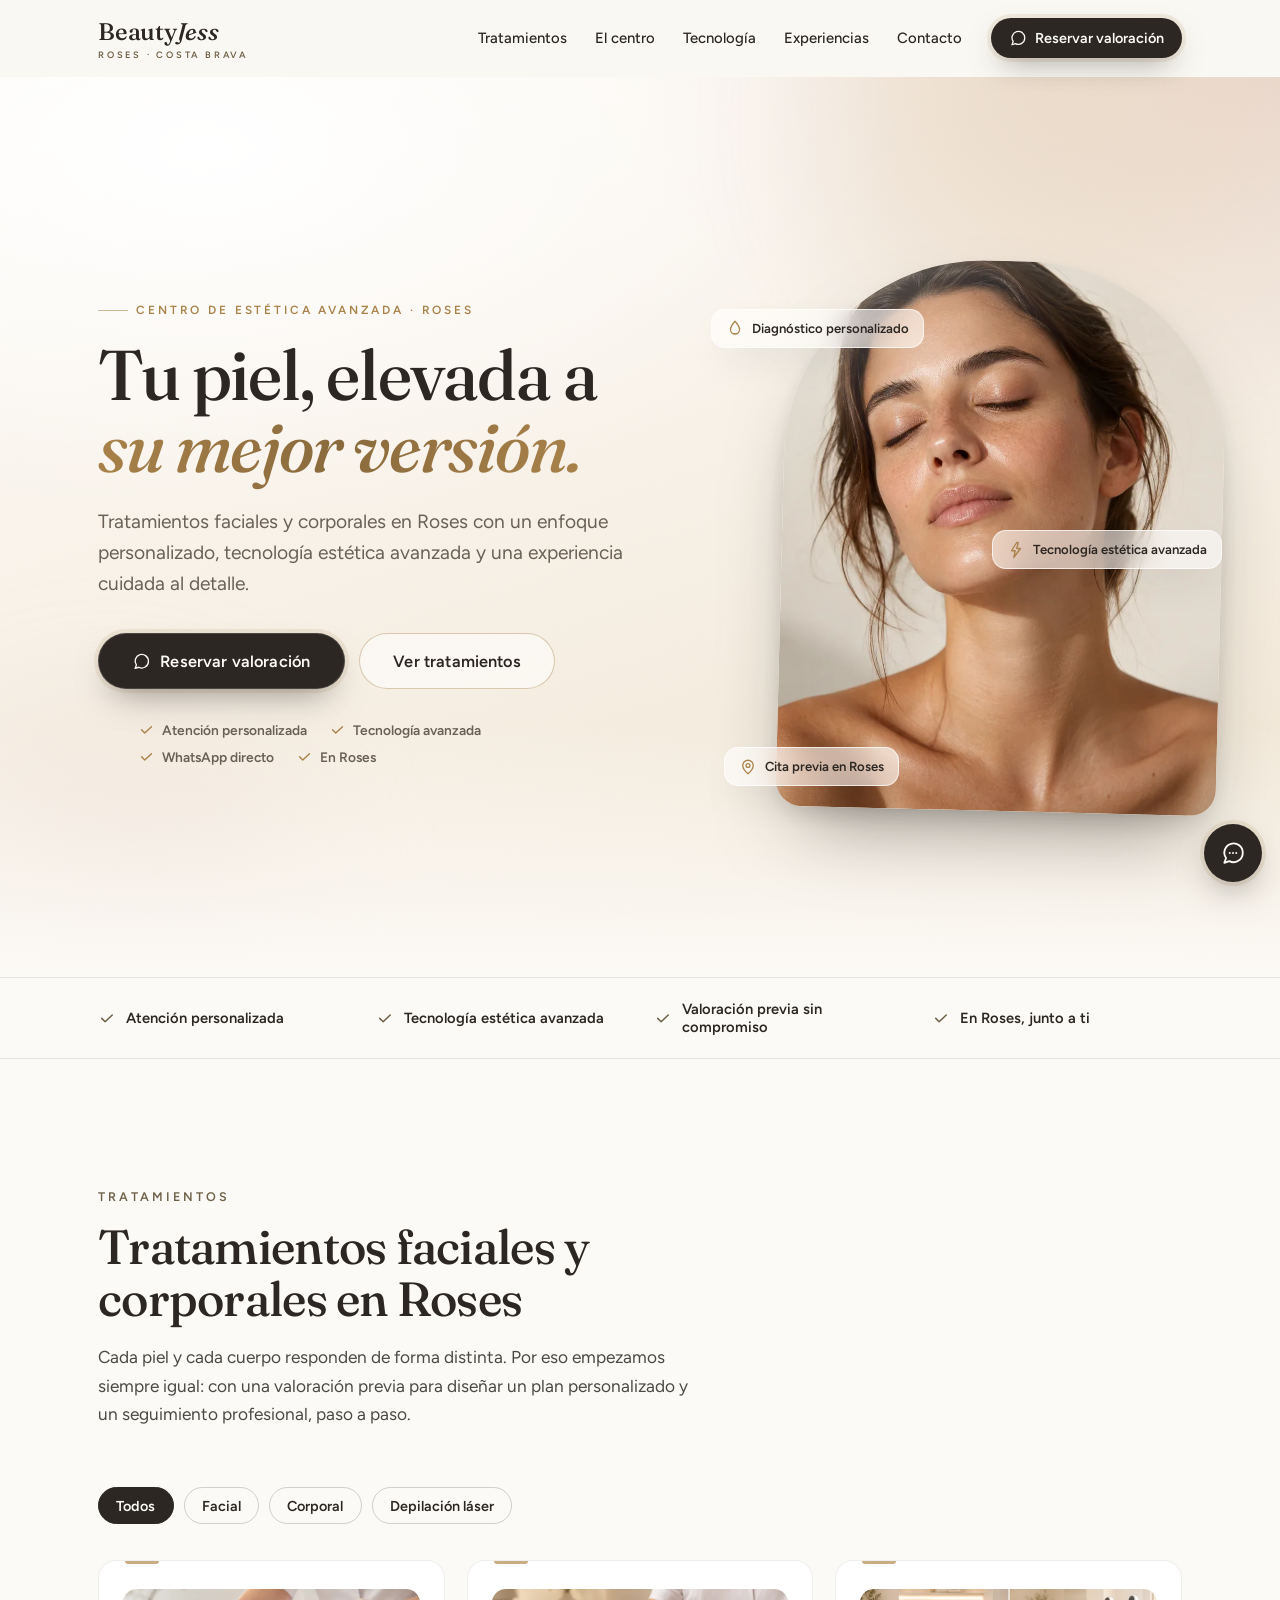
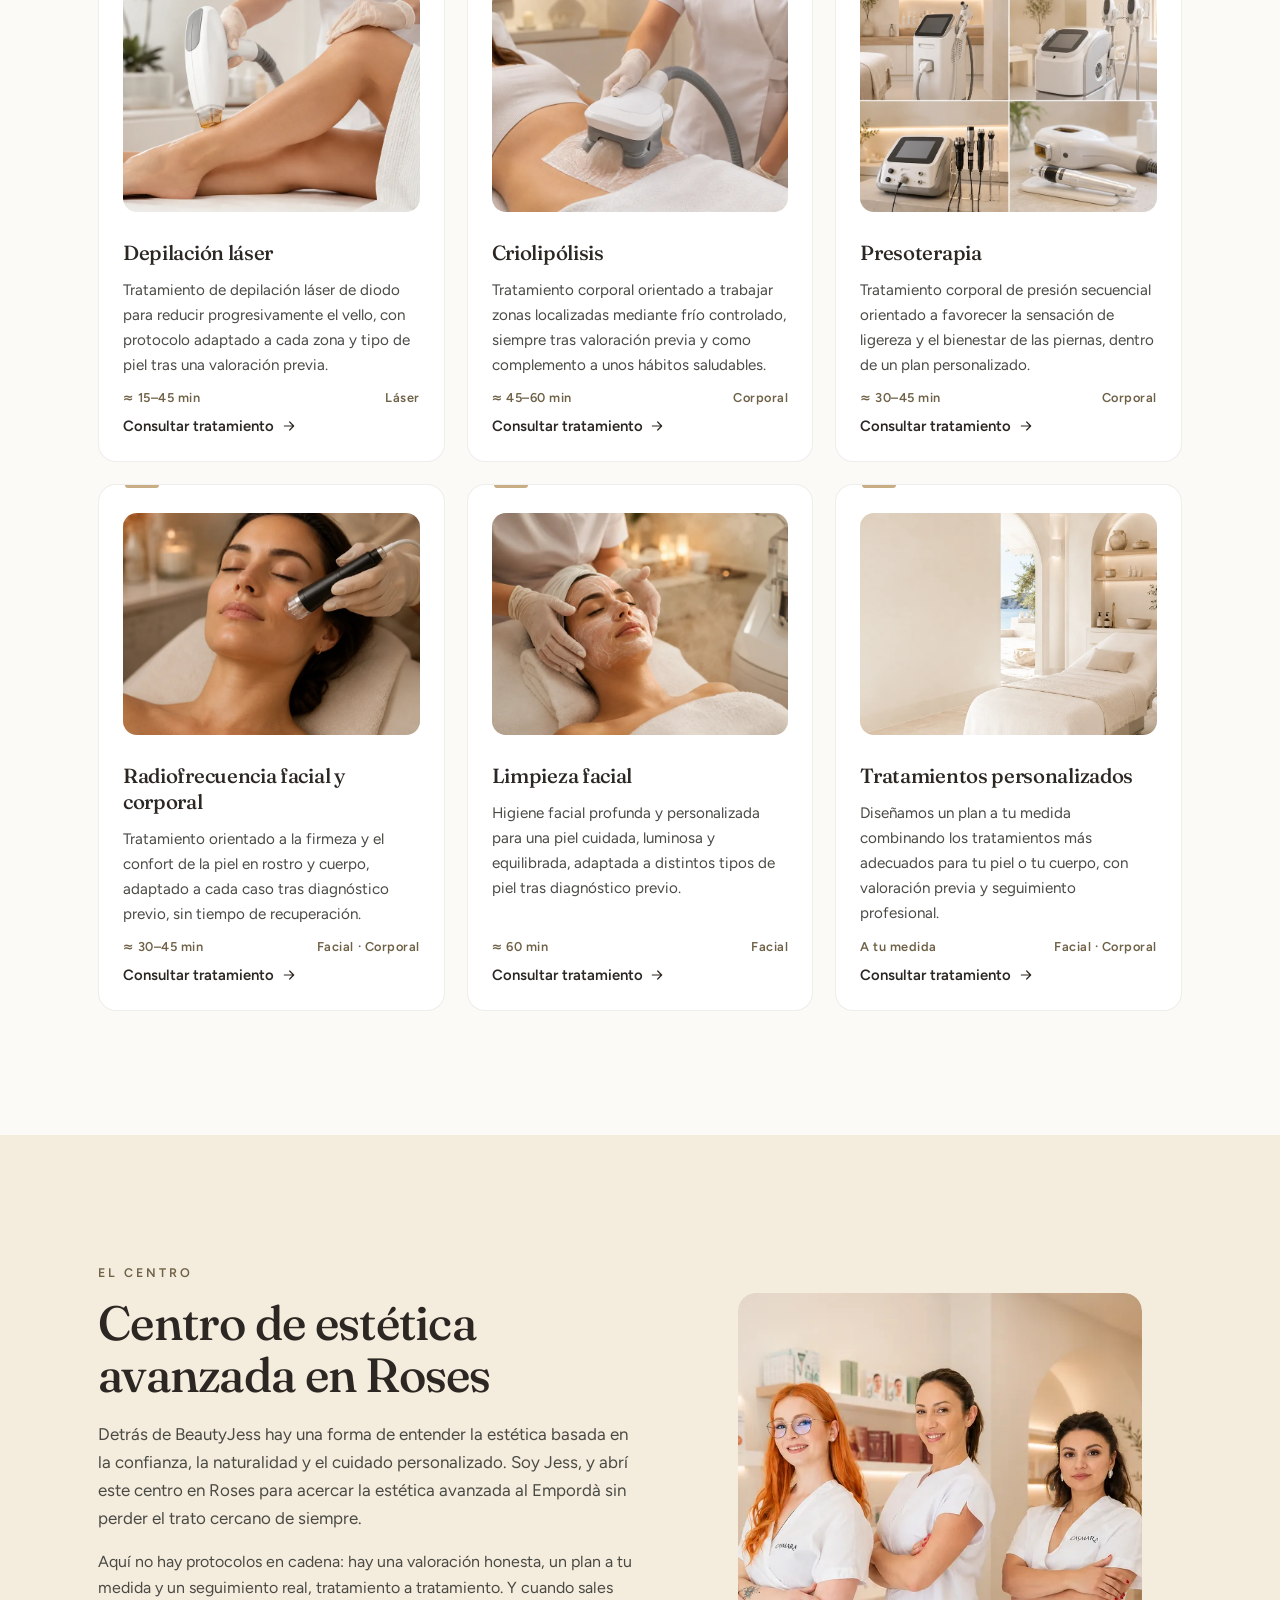
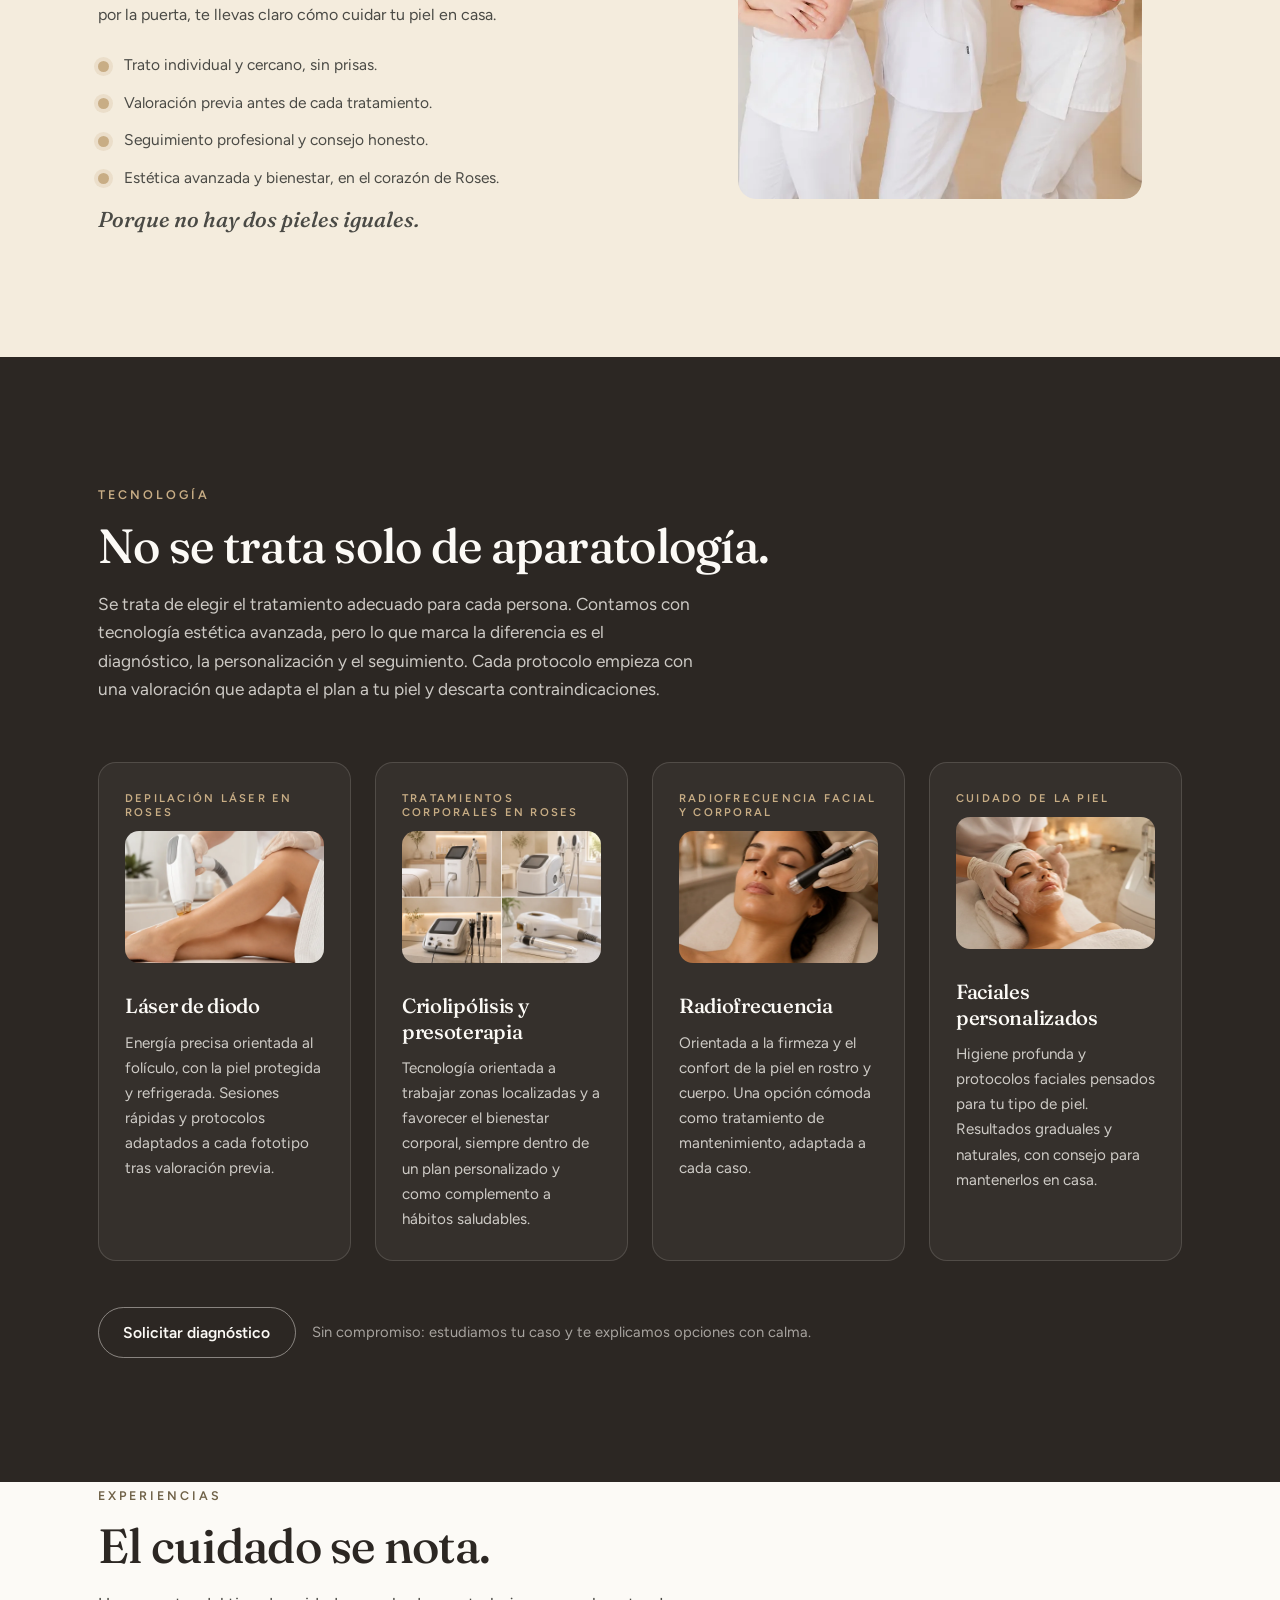
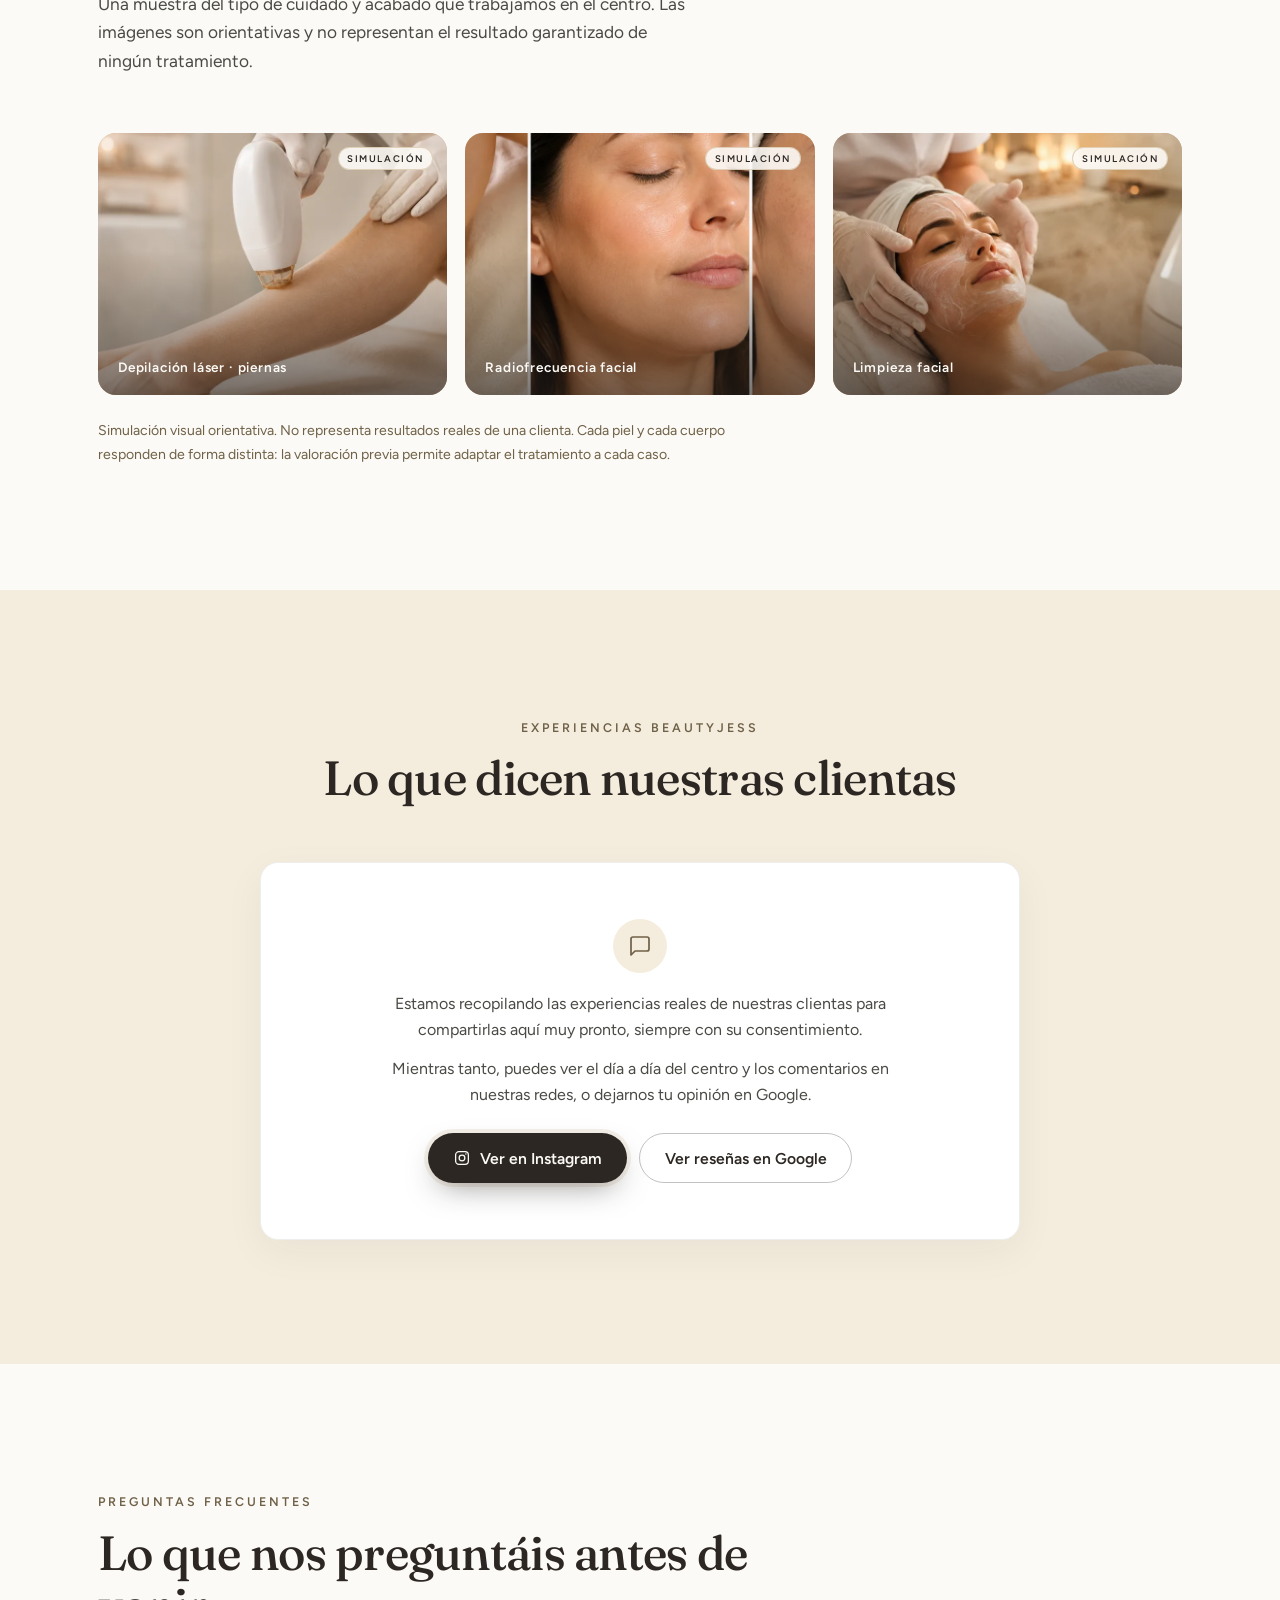
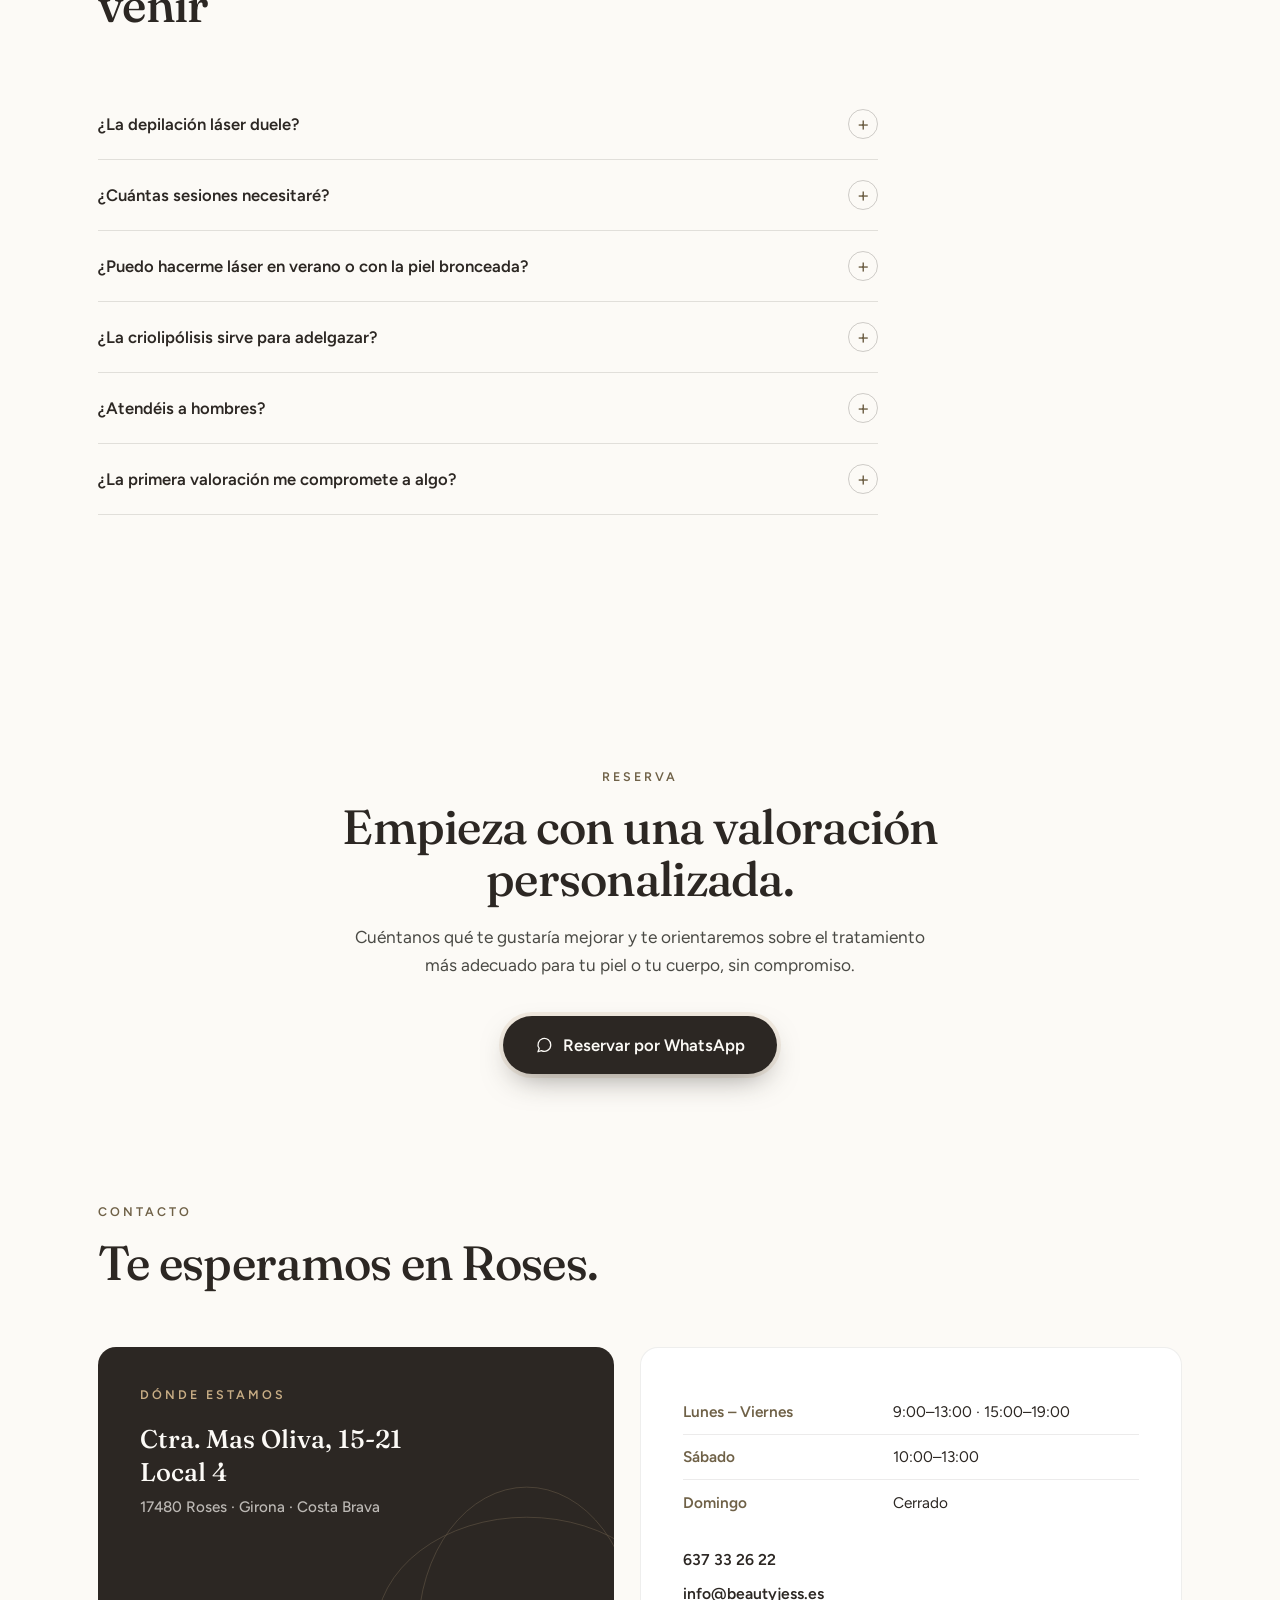
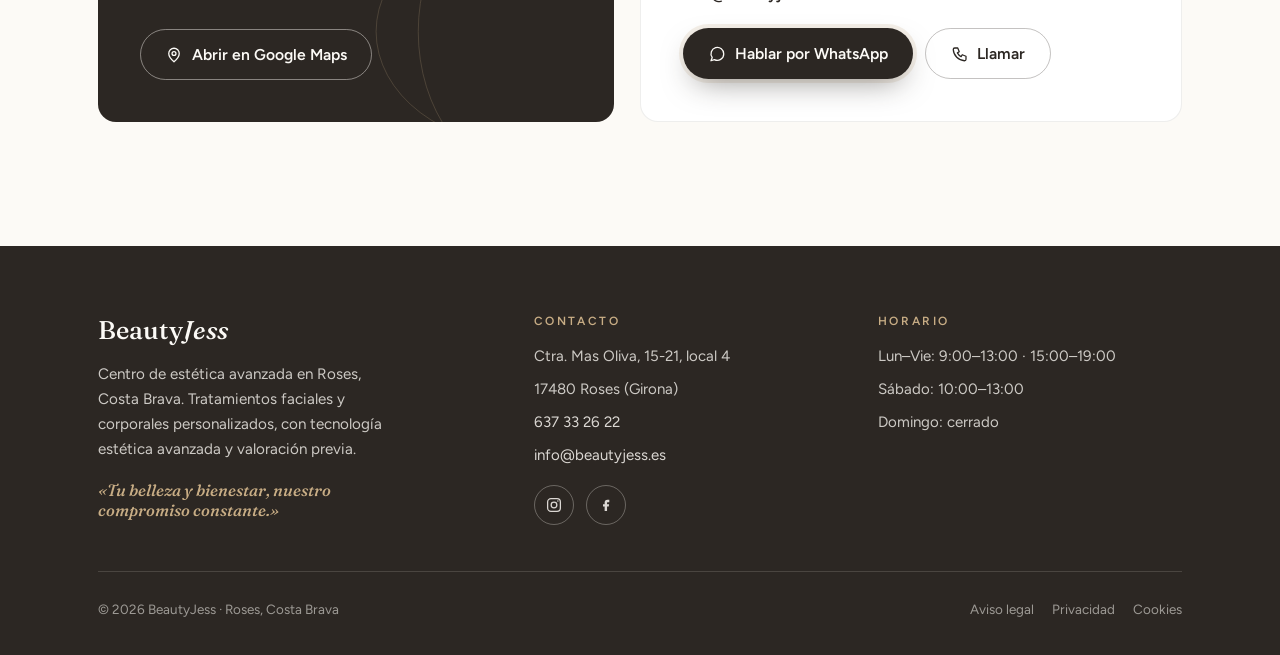
==== commit adcccb9d: "Rediseño premium integral: paleta cálida, hero editorial y home reestructurada - Nueva paleta ivory/" ====
--- a/index.html
+++ b/index.html
@@ -2,23 +2,24 @@
 <html lang="es">
 <head>
 <meta charset="UTF-8">
-<meta name="viewport" content="width=device-width, initial-scale=1.0">
-<title>BeautyJess · Centro de Estética Avanzada y Parafarmacia en Roses (Girona)</title>
-<meta name="description" content="Depilación láser de diodo, criolipólisis, radiofrecuencia y tratamientos faciales personalizados en Roses, Costa Brava. Parafarmacia y asesoramiento dermocosmético. Reserva por WhatsApp.">
+<meta name="viewport" content="width=device-width, initial-scale=1.0, viewport-fit=cover">
+<title>BeautyJess · Centro de estética avanzada en Roses | Tratamientos faciales y corporales</title>
+<meta name="description" content="Centro de estética avanzada en Roses (Costa Brava): depilación láser, criolipólisis, presoterapia, radiofrecuencia y tratamientos faciales y corporales personalizados, con valoración previa. Reserva por WhatsApp.">
 <link rel="canonical" href="https://beautyjess.es/">
 <meta name="robots" content="index, follow">
-<meta name="theme-color" content="#FAF7F2">
+<meta name="theme-color" content="#FCFAF6">
 
 <!-- Open Graph -->
 <meta property="og:type" content="website">
 <meta property="og:locale" content="es_ES">
 <meta property="og:url" content="https://beautyjess.es/">
-<meta property="og:title" content="BeautyJess · Estética Avanzada y Parafarmacia en Roses">
-<meta property="og:description" content="Aparatología médico-estética, tratamientos personalizados y dermocosmética en el corazón de Roses. Reserva tu valoración por WhatsApp.">
-<meta property="og:image" content="https://beautyjess.es/img/og-cover.jpg"><!-- [CONFIRMAR] sustituir por foto real del local (1200x630) -->
+<meta property="og:site_name" content="BeautyJess">
+<meta property="og:title" content="BeautyJess · Centro de estética avanzada en Roses">
+<meta property="og:description" content="Tu piel, elevada a su mejor versión. Tratamientos faciales y corporales personalizados en Roses, con tecnología estética avanzada y valoración previa. Reserva por WhatsApp.">
+<meta property="og:image" content="https://beautyjess.es/img/og-cover.jpg">
 <meta property="og:image:width" content="1200">
 <meta property="og:image:height" content="630">
-<meta property="og:image:alt" content="BeautyJess — Estética avanzada y parafarmacia en Roses">
+<meta property="og:image:alt" content="BeautyJess — centro de estética avanzada en Roses">
 <meta name="twitter:card" content="summary_large_image">
 <meta name="twitter:image" content="https://beautyjess.es/img/og-cover.jpg">
 
@@ -28,6 +29,7 @@
 
 <link rel="preload" href="fonts/fraunces-latin.woff2" as="font" type="font/woff2" crossorigin>
 <link rel="preload" href="fonts/figtree-latin.woff2" as="font" type="font/woff2" crossorigin>
+<link rel="preload" href="img/hero-retrato.webp" as="image" fetchpriority="high">
 <link rel="stylesheet" href="css/styles.css">
 <link rel="stylesheet" href="css/hero.css">
 
@@ -38,7 +40,7 @@
   "@type": "BeautySalon",
   "name": "BeautyJess",
   "alternateName": "Beauty Centre d'estètica Jess",
-  "description": "Centro de estética avanzada y parafarmacia en Roses (Girona): depilación láser de diodo, criolipólisis, radiofrecuencia, microneedling y tratamientos faciales personalizados.",
+  "description": "Centro de estética avanzada en Roses (Girona): depilación láser, criolipólisis, presoterapia, radiofrecuencia y tratamientos faciales y corporales personalizados, con valoración previa.",
   "url": "https://beautyjess.es/",
   "telephone": "+34637332622",
   "email": "info@beautyjess.es",
@@ -52,6 +54,7 @@
     "postalCode": "17480",
     "addressCountry": "ES"
   },
+  "areaServed": "Roses, Costa Brava",
   "geo": { "@type": "GeoCoordinates", "latitude": 42.2680, "longitude": 3.1660 },
   "hasMap": "https://maps.app.goo.gl/zYHU84jc5R4UHhoX9",
   "sameAs": [
@@ -66,10 +69,9 @@
 }
 </script>
 
-
 <style>
-/* === Imágenes integradas (FLAMA / BeautyJess) === */
-.card .card-photo{display:block;width:calc(100% + 0px);aspect-ratio:4/3;overflow:hidden;border-radius:14px;margin:0 0 1rem;background:#ece6dd}
+/* === Imágenes integradas en cards / tech / tiles === */
+.card .card-photo{display:block;width:100%;aspect-ratio:4/3;overflow:hidden;border-radius:14px;margin:0 0 1rem;background:#ece6dd}
 .card .card-photo img{width:100%;height:100%;object-fit:cover;display:block;transition:transform .6s ease}
 .card:hover .card-photo img{transform:scale(1.05)}
 .tech .tech-photo{display:block;width:100%;aspect-ratio:3/2;overflow:hidden;border-radius:14px;margin:0 0 1.1rem;background:rgba(255,255,255,.06)}
@@ -79,26 +81,12 @@
 .tile.has-photo{position:relative;overflow:hidden}
 .tile.has-photo img{position:absolute;inset:0;width:100%;height:100%;object-fit:cover;z-index:0}
 .tile.has-photo .tile-label{position:relative;z-index:2}
-.tile.has-photo::after{content:"";position:absolute;inset:0;background:linear-gradient(to top,rgba(20,30,38,.55),rgba(20,30,38,0) 55%);z-index:1}
-.hero-photo{margin-top:1.5rem;border-radius:18px;overflow:hidden;max-width:420px;aspect-ratio:4/5}
-.hero-photo img{width:100%;height:100%;object-fit:cover;display:block}
+.tile.has-photo::after{content:"";position:absolute;inset:0;background:linear-gradient(to top,rgba(38,32,28,.6),rgba(38,32,28,0) 55%);z-index:1}
 </style>
 
 </head>
 <body>
 <a class="skip" href="#main">Saltar al contenido</a>
-
-<!-- ===================================================================
-  NOTAS PARA PUBLICAR — datos [CONFIRMAR] con la propietaria:
-  1) Instagram activo: ¿@beautyjess.es o @beautyjess_oficial?
-  2) Horario exacto actual (tabla de contacto y JSON-LD).
-  3) Servicios completos y si se muestran precios.
-  4) Marcas de aparatología y de dermocosmética (sección Tecnología y Parafarmacia).
-  5) Nombre/formación reales para "El centro" — no inventar titulaciones.
-  6) Reseñas REALES de Google → sección Opiniones (ahora placeholders).
-  7) Fotos reales del local/cabinas → buscar comentarios "FOTO REAL".
-  8) Páginas legales creadas (aviso-legal / privacidad / cookies): completar datos del titular.
-==================================================================== -->
 
 <header class="site-header" id="top">
   <div class="container header-inner">
@@ -111,85 +99,65 @@
     </button>
     <nav class="nav" id="site-nav" aria-label="Navegación principal">
       <a href="#tratamientos">Tratamientos</a>
+      <a href="#centro">El centro</a>
       <a href="#tecnologia">Tecnología</a>
-      <a href="#parafarmacia">Parafarmacia</a>
-      <a href="#centro">El centro</a>
-      <a href="#opiniones">Opiniones</a>
+      <a href="#resultados">Experiencias</a>
       <a href="#contacto">Contacto</a>
-      <a class="btn btn-coral btn-sm" href="https://wa.me/34637332622?text=Hola!%20Quiero%20reservar%20una%20cita%20en%20BeautyJess.%20Me%20interesa%3A%20" target="_blank" rel="noopener">
-        <svg viewBox="0 0 24 24" fill="none" stroke="currentColor" stroke-width="1.7" stroke-linecap="round" stroke-linejoin="round" aria-hidden="true"><path d="M21 12a8.5 8.5 0 0 1-12.4 7.5L4 21l1.6-4.4A8.5 8.5 0 1 1 21 12z"/><circle cx="9" cy="12" r=".9" fill="currentColor" stroke="none"/><circle cx="12" cy="12" r=".9" fill="currentColor" stroke="none"/><circle cx="15" cy="12" r=".9" fill="currentColor" stroke="none"/></svg>
-        Reservar por WhatsApp
+      <a class="btn btn-coral btn-sm" href="https://wa.me/34637332622?text=Hola!%20Me%20gustar%C3%ADa%20reservar%20una%20valoraci%C3%B3n%20en%20BeautyJess." target="_blank" rel="noopener">
+        <svg viewBox="0 0 24 24" fill="none" stroke="currentColor" stroke-width="1.7" stroke-linecap="round" stroke-linejoin="round" aria-hidden="true"><path d="M21 12a8.5 8.5 0 0 1-12.4 7.5L4 21l1.6-4.4A8.5 8.5 0 1 1 21 12z"/></svg>
+        Reservar valoración
       </a>
     </nav>
   </div>
 </header>
 <main id="main">
 
-<!-- ========== HERO INTERACTIVO (módulo bjhero · css/hero.css + js/hero.js) ========== -->
-<section class="bjhero" id="inicio" aria-label="Presentación de BeautyJess: belleza natural y tecnología avanzada">
-  <div class="bjhero__stage">
-    <!-- Capas decorativas (no aportan contenido; aria-hidden) -->
-    <div class="bjhero__bg" aria-hidden="true"></div>
-    <div class="bjhero__skin" aria-hidden="true"></div>
-    <div class="bjhero__glow" aria-hidden="true"></div>
-    <canvas class="bjhero__particles" aria-hidden="true"></canvas>
-
-    <div class="container bjhero__inner">
-      <!-- Texto real en el DOM (SEO + accesibilidad), no sólo en canvas -->
-      <div class="bjhero__copy">
-        <span class="bjhero__eyebrow">Clínica estética premium &middot; Roses</span>
-        <h1 class="bjhero__title">Belleza natural,<br><span class="grad">tecnología avanzada</span></h1>
-        <p class="bjhero__sub">Tratamientos estéticos personalizados en un espacio premium pensado para ti.</p>
-        <div class="bjhero__cta">
-          <a class="bjbtn bjbtn--primary" href="https://wa.me/34637332622?text=Hola!%20Quiero%20reservar%20un%20diagn%C3%B3stico%20en%20BeautyJess." target="_blank" rel="noopener">
-            <svg viewBox="0 0 24 24" fill="none" stroke="currentColor" stroke-width="1.7" stroke-linecap="round" stroke-linejoin="round" aria-hidden="true"><path d="M21 12a8.5 8.5 0 0 1-12.4 7.5L4 21l1.6-4.4A8.5 8.5 0 1 1 21 12z"/></svg>
-            Reservar diagnóstico
-          </a>
-          <a class="bjbtn bjbtn--glass" href="#tratamientos">Ver tratamientos</a>
-        </div>
-      </div>
-
-      <!-- Panel de vidrio con revelado tipo antes/después (efecto de luz ILUSTRATIVO) -->
-      <div class="bjhero__visual">
-        <figure class="bjglass bjreveal">
-          <!-- REEMPLAZAR IMÁGENES: usa la misma foto (o dos variantes de la misma toma).
-               .bjreveal__base = lado luminoso · .bjreveal__top = lado mate. Ratio 4:5. -->
-          <div class="bjreveal__media" role="group" aria-label="Comparador de luz, ilustrativo">
-            <img class="bjreveal__base" src="img/hero-retrato.webp" alt="Piel luminosa — efecto de luz ilustrativo" width="760" height="950" fetchpriority="high" decoding="async">
-            <img class="bjreveal__top"  src="img/hero-retrato.webp" alt="" aria-hidden="true" width="760" height="950" decoding="async">
-            <span class="bjreveal__tag bjreveal__tag--l">Mate</span>
-            <span class="bjreveal__tag bjreveal__tag--r">Luz</span>
-            <span class="bjreveal__handle" role="slider" tabindex="0"
-                  aria-label="Ajustar el efecto de luz" aria-valuemin="0" aria-valuemax="100" aria-valuenow="50"></span>
-          </div>
-          <figcaption class="bjreveal__cap">Simulación visual del acabado de la piel. No representa resultados de un tratamiento real.</figcaption>
-        </figure>
-      </div>
-
-      <!-- Tarjetas de servicios flotantes (aparecen al hacer scroll) -->
-      <ul class="bjhero__cards">
-        <li><a class="bjcard" style="--i:0" href="#tratamientos">
-          <!-- REEMPLAZAR: miniatura del servicio (cuadrada) -->
-          <span class="bjcard__thumb"><img src="img/trat-limpieza-facial.webp" alt="" loading="lazy" decoding="async" width="54" height="54"></span>
-          <span class="bjcard__t">Facial Care<span class="bjcard__s">Higiene y luminosidad</span></span>
-        </a></li>
-        <li><a class="bjcard" style="--i:1" href="#tratamientos">
-          <span class="bjcard__thumb"><img src="img/trat-depilacion-laser.webp" alt="" loading="lazy" decoding="async" width="54" height="54"></span>
-          <span class="bjcard__t">Laser Hair Removal<span class="bjcard__s">Depilación láser de diodo</span></span>
-        </a></li>
-        <li><a class="bjcard" style="--i:2" href="#tratamientos">
-          <span class="bjcard__thumb"><img src="img/trat-criolipolisis.webp" alt="" loading="lazy" decoding="async" width="54" height="54"></span>
-          <span class="bjcard__t">Body Treatments<span class="bjcard__s">Remodelación corporal</span></span>
-        </a></li>
-        <li><a class="bjcard" style="--i:3" href="#tratamientos">
-          <span class="bjcard__thumb"><img src="img/trat-microneedling.webp" alt="" loading="lazy" decoding="async" width="54" height="54"></span>
-          <span class="bjcard__t">Skin Rituals<span class="bjcard__s">Rituales de piel</span></span>
-        </a></li>
+<!-- ========== HERO EDITORIAL (módulo bjhero · css/hero.css + js/hero.js) ========== -->
+<section class="bjhero" id="inicio" aria-label="BeautyJess, centro de estética avanzada en Roses">
+  <div class="bjhero__halo bjhero__halo--1" aria-hidden="true"></div>
+  <div class="bjhero__halo bjhero__halo--2" aria-hidden="true"></div>
+
+  <div class="container bjhero__inner">
+    <div class="bjhero__copy">
+      <span class="bjhero__eyebrow">Centro de estética avanzada &middot; Roses</span>
+      <h1 class="bjhero__title">Tu piel, elevada a <span class="grad">su mejor versión.</span></h1>
+      <p class="bjhero__sub">Tratamientos faciales y corporales en Roses con un enfoque personalizado, tecnología estética avanzada y una experiencia cuidada al detalle.</p>
+      <div class="bjhero__cta">
+        <a class="bjbtn bjbtn--primary" href="https://wa.me/34637332622?text=Hola!%20Me%20gustar%C3%ADa%20reservar%20una%20valoraci%C3%B3n%20en%20BeautyJess." target="_blank" rel="noopener">
+          <svg viewBox="0 0 24 24" fill="none" stroke="currentColor" stroke-width="1.7" stroke-linecap="round" stroke-linejoin="round" aria-hidden="true"><path d="M21 12a8.5 8.5 0 0 1-12.4 7.5L4 21l1.6-4.4A8.5 8.5 0 1 1 21 12z"/></svg>
+          Reservar valoración
+        </a>
+        <a class="bjbtn bjbtn--glass" href="#tratamientos">Ver tratamientos</a>
+      </div>
+      <ul class="bjhero__trust">
+        <li><svg viewBox="0 0 24 24" fill="none" stroke="currentColor" stroke-width="2" stroke-linecap="round" stroke-linejoin="round" aria-hidden="true"><path d="M5 12.5l4.5 4.5L19 8"/></svg>Atención personalizada</li>
+        <li><svg viewBox="0 0 24 24" fill="none" stroke="currentColor" stroke-width="2" stroke-linecap="round" stroke-linejoin="round" aria-hidden="true"><path d="M5 12.5l4.5 4.5L19 8"/></svg>Tecnología avanzada</li>
+        <li><svg viewBox="0 0 24 24" fill="none" stroke="currentColor" stroke-width="2" stroke-linecap="round" stroke-linejoin="round" aria-hidden="true"><path d="M5 12.5l4.5 4.5L19 8"/></svg>WhatsApp directo</li>
+        <li><svg viewBox="0 0 24 24" fill="none" stroke="currentColor" stroke-width="2" stroke-linecap="round" stroke-linejoin="round" aria-hidden="true"><path d="M5 12.5l4.5 4.5L19 8"/></svg>En Roses</li>
       </ul>
-
-      <a class="bjhero__cue" href="#tratamientos" aria-label="Desplázate para descubrir los tratamientos"><span></span></a>
-    </div>
-  </div>
+    </div>
+
+    <div class="bjhero__visual">
+      <!-- REEMPLAZAR: imagen editorial vertical 4:5 (rostro / piel luminosa / cabina). -->
+      <figure class="bjframe">
+        <img src="img/hero-retrato.webp" alt="Tratamiento facial personalizado en BeautyJess, Roses" width="760" height="950" fetchpriority="high" decoding="async">
+      </figure>
+      <span class="bjpill bjpill--1">
+        <svg viewBox="0 0 24 24" fill="none" stroke="currentColor" stroke-width="1.7" stroke-linecap="round" stroke-linejoin="round" aria-hidden="true"><path d="M12 3s6 6.6 6 11a6 6 0 0 1-12 0c0-4.4 6-11 6-11z"/></svg>
+        Diagnóstico personalizado
+      </span>
+      <span class="bjpill bjpill--2">
+        <svg viewBox="0 0 24 24" fill="none" stroke="currentColor" stroke-width="1.7" stroke-linecap="round" stroke-linejoin="round" aria-hidden="true"><path d="M13 2L6 13h5l-2 9 9-12h-5l2-8z"/></svg>
+        Tecnología estética avanzada
+      </span>
+      <span class="bjpill bjpill--3">
+        <svg viewBox="0 0 24 24" fill="none" stroke="currentColor" stroke-width="1.7" stroke-linecap="round" stroke-linejoin="round" aria-hidden="true"><path d="M12 21s7-6 7-11a7 7 0 1 0-14 0c0 5 7 11 7 11z"/><circle cx="12" cy="10" r="2.6"/></svg>
+        Cita previa en Roses
+      </span>
+    </div>
+  </div>
+
+  <div class="bjhero__fade" aria-hidden="true"></div>
 </section>
 
 <!-- ========== BARRA DE CONFIANZA ========== -->
@@ -197,15 +165,15 @@
   <div class="container trust-inner">
     <div class="trust-item">
       <svg viewBox="0 0 24 24" fill="none" stroke="currentColor" stroke-width="2" stroke-linecap="round" stroke-linejoin="round" aria-hidden="true"><path d="M5 12.5l4.5 4.5L19 8"/></svg>
-      Aparatología médico-estética
+      Atención personalizada
     </div>
     <div class="trust-item">
       <svg viewBox="0 0 24 24" fill="none" stroke="currentColor" stroke-width="2" stroke-linecap="round" stroke-linejoin="round" aria-hidden="true"><path d="M5 12.5l4.5 4.5L19 8"/></svg>
-      Diagnóstico personalizado
+      Tecnología estética avanzada
     </div>
     <div class="trust-item">
       <svg viewBox="0 0 24 24" fill="none" stroke="currentColor" stroke-width="2" stroke-linecap="round" stroke-linejoin="round" aria-hidden="true"><path d="M5 12.5l4.5 4.5L19 8"/></svg>
-      Parafarmacia integrada
+      Valoración previa sin compromiso
     </div>
     <div class="trust-item">
       <svg viewBox="0 0 24 24" fill="none" stroke="currentColor" stroke-width="2" stroke-linecap="round" stroke-linejoin="round" aria-hidden="true"><path d="M5 12.5l4.5 4.5L19 8"/></svg>
@@ -219,8 +187,8 @@
   <div class="container">
     <div class="section-head reveal">
       <span class="eyebrow">Tratamientos</span>
-      <h2>Estética avanzada en Roses, un protocolo para cada piel</h2>
-      <p class="lead">Cada piel cuenta una historia distinta. Por eso empezamos siempre igual: escuchándola. Valoración previa, plan a medida y seguimiento real.</p>
+      <h2>Tratamientos faciales y corporales en Roses</h2>
+      <p class="lead">Cada piel y cada cuerpo responden de forma distinta. Por eso empezamos siempre igual: con una valoración previa para diseñar un plan personalizado y un seguimiento profesional, paso a paso.</p>
     </div>
 
     <div class="tabs reveal" role="group" aria-label="Filtrar tratamientos">
@@ -232,220 +200,168 @@
 
     <div class="cards">
       <article class="card reveal" data-cat="laser" data-d="0">
-        <div class="card-photo"><img src="img/trat-depilacion-laser.webp" alt="Depilación láser de diodo en BeautyJess Roses" loading="lazy" width="600" height="450"></div><h3>Depilación láser de diodo</h3>
-        <p>Piel suave de forma duradera, en sesiones rápidas y para todo tipo de piel. Plan personalizado por zonas.</p>
+        <div class="card-photo"><img src="img/trat-depilacion-laser.webp" alt="Depilación láser de diodo en BeautyJess, Roses" loading="lazy" width="600" height="450"></div>
+        <h3>Depilación láser</h3>
+        <p>Tratamiento de depilación láser de diodo para reducir progresivamente el vello, con protocolo adaptado a cada zona y tipo de piel tras una valoración previa.</p>
         <div class="meta"><span>&asymp; 15&ndash;45 min</span><span>Láser</span></div>
-        <a class="book" href="https://wa.me/34637332622?text=Hola!%20Quiero%20reservar%20una%20cita%20en%20BeautyJess.%20Me%20interesa%3A%20Depilaci%C3%B3n%20l%C3%A1ser%20de%20diodo" target="_blank" rel="noopener">Reservar valoración <svg viewBox="0 0 24 24" fill="none" stroke="currentColor" stroke-width="1.8" stroke-linecap="round" stroke-linejoin="round" aria-hidden="true"><path d="M5 12h13M13 6l6 6-6 6"/></svg></a>
+        <a class="book" href="https://wa.me/34637332622?text=Hola!%20Quiero%20consultar%20el%20tratamiento%20de%20Depilaci%C3%B3n%20l%C3%A1ser%20en%20BeautyJess." target="_blank" rel="noopener">Consultar tratamiento <svg viewBox="0 0 24 24" fill="none" stroke="currentColor" stroke-width="1.8" stroke-linecap="round" stroke-linejoin="round" aria-hidden="true"><path d="M5 12h13M13 6l6 6-6 6"/></svg></a>
       </article>
 
       <article class="card reveal" data-cat="corporal" data-d="60">
-        <div class="card-photo"><img src="img/trat-criolipolisis.webp" alt="Criolipólisis para grasa localizada en Roses" loading="lazy" width="600" height="450"></div><h3>Criolipólisis</h3>
-        <p>Reduce grasa localizada sin cirugía: frío controlado donde la dieta no llega.</p>
+        <div class="card-photo"><img src="img/trat-criolipolisis.webp" alt="Criolipólisis, tratamiento corporal en Roses" loading="lazy" width="600" height="450"></div>
+        <h3>Criolipólisis</h3>
+        <p>Tratamiento corporal orientado a trabajar zonas localizadas mediante frío controlado, siempre tras valoración previa y como complemento a unos hábitos saludables.</p>
         <div class="meta"><span>&asymp; 45&ndash;60 min</span><span>Corporal</span></div>
-        <a class="book" href="https://wa.me/34637332622?text=Hola!%20Quiero%20reservar%20una%20cita%20en%20BeautyJess.%20Me%20interesa%3A%20Criolip%C3%B3lisis" target="_blank" rel="noopener">Reservar valoración <svg viewBox="0 0 24 24" fill="none" stroke="currentColor" stroke-width="1.8" stroke-linecap="round" stroke-linejoin="round" aria-hidden="true"><path d="M5 12h13M13 6l6 6-6 6"/></svg></a>
+        <a class="book" href="https://wa.me/34637332622?text=Hola!%20Quiero%20consultar%20el%20tratamiento%20de%20Criolip%C3%B3lisis%20en%20BeautyJess." target="_blank" rel="noopener">Consultar tratamiento <svg viewBox="0 0 24 24" fill="none" stroke="currentColor" stroke-width="1.8" stroke-linecap="round" stroke-linejoin="round" aria-hidden="true"><path d="M5 12h13M13 6l6 6-6 6"/></svg></a>
       </article>
 
-      <article class="card reveal" data-cat="facial corporal" data-d="120">
-        <div class="card-photo"><img src="img/trat-radiofrecuencia.webp" alt="Radiofrecuencia facial y corporal en Roses" loading="lazy" width="600" height="450"></div><h3>Radiofrecuencia</h3>
-        <p>Reafirma y redensifica. Efecto tensor progresivo en rostro y cuerpo, sin tiempo de recuperación.</p>
+      <article class="card reveal" data-cat="corporal" data-d="120">
+        <div class="card-photo"><img src="img/tech-aparatologia.webp" alt="Presoterapia corporal en BeautyJess, Roses" loading="lazy" width="600" height="450"></div>
+        <h3>Presoterapia</h3>
+        <p>Tratamiento corporal de presión secuencial orientado a favorecer la sensación de ligereza y el bienestar de las piernas, dentro de un plan personalizado.</p>
+        <div class="meta"><span>&asymp; 30&ndash;45 min</span><span>Corporal</span></div>
+        <a class="book" href="https://wa.me/34637332622?text=Hola!%20Quiero%20consultar%20el%20tratamiento%20de%20Presoterapia%20en%20BeautyJess." target="_blank" rel="noopener">Consultar tratamiento <svg viewBox="0 0 24 24" fill="none" stroke="currentColor" stroke-width="1.8" stroke-linecap="round" stroke-linejoin="round" aria-hidden="true"><path d="M5 12h13M13 6l6 6-6 6"/></svg></a>
+      </article>
+
+      <article class="card reveal" data-cat="facial corporal" data-d="0">
+        <div class="card-photo"><img src="img/trat-radiofrecuencia.webp" alt="Radiofrecuencia facial y corporal en Roses" loading="lazy" width="600" height="450"></div>
+        <h3>Radiofrecuencia facial y corporal</h3>
+        <p>Tratamiento orientado a la firmeza y el confort de la piel en rostro y cuerpo, adaptado a cada caso tras diagnóstico previo, sin tiempo de recuperación.</p>
         <div class="meta"><span>&asymp; 30&ndash;45 min</span><span>Facial &middot; Corporal</span></div>
-        <a class="book" href="https://wa.me/34637332622?text=Hola!%20Quiero%20reservar%20una%20cita%20en%20BeautyJess.%20Me%20interesa%3A%20Radiofrecuencia" target="_blank" rel="noopener">Reservar valoración <svg viewBox="0 0 24 24" fill="none" stroke="currentColor" stroke-width="1.8" stroke-linecap="round" stroke-linejoin="round" aria-hidden="true"><path d="M5 12h13M13 6l6 6-6 6"/></svg></a>
+        <a class="book" href="https://wa.me/34637332622?text=Hola!%20Quiero%20consultar%20el%20tratamiento%20de%20Radiofrecuencia%20en%20BeautyJess." target="_blank" rel="noopener">Consultar tratamiento <svg viewBox="0 0 24 24" fill="none" stroke="currentColor" stroke-width="1.8" stroke-linecap="round" stroke-linejoin="round" aria-hidden="true"><path d="M5 12h13M13 6l6 6-6 6"/></svg></a>
       </article>
 
-      <article class="card reveal" data-cat="facial" data-d="180">
-        <div class="card-photo"><img src="img/trat-microneedling.webp" alt="Tratamiento de microneedling facial en Roses" loading="lazy" width="600" height="450"></div><h3>Microneedling</h3>
-        <p>Activa tu propio colágeno: textura más fina, poros y marcas atenuadas.</p>
-        <div class="meta"><span>&asymp; 45 min</span><span>Facial</span></div>
-        <a class="book" href="https://wa.me/34637332622?text=Hola!%20Quiero%20reservar%20una%20cita%20en%20BeautyJess.%20Me%20interesa%3A%20Microneedling" target="_blank" rel="noopener">Reservar valoración <svg viewBox="0 0 24 24" fill="none" stroke="currentColor" stroke-width="1.8" stroke-linecap="round" stroke-linejoin="round" aria-hidden="true"><path d="M5 12h13M13 6l6 6-6 6"/></svg></a>
+      <article class="card reveal" data-cat="facial" data-d="60">
+        <div class="card-photo"><img src="img/trat-limpieza-facial.webp" alt="Limpieza facial profunda personalizada en Roses" loading="lazy" width="600" height="450"></div>
+        <h3>Limpieza facial</h3>
+        <p>Higiene facial profunda y personalizada para una piel cuidada, luminosa y equilibrada, adaptada a distintos tipos de piel tras diagnóstico previo.</p>
+        <div class="meta"><span>&asymp; 60 min</span><span>Facial</span></div>
+        <a class="book" href="https://wa.me/34637332622?text=Hola!%20Quiero%20consultar%20el%20tratamiento%20de%20Limpieza%20facial%20en%20BeautyJess." target="_blank" rel="noopener">Consultar tratamiento <svg viewBox="0 0 24 24" fill="none" stroke="currentColor" stroke-width="1.8" stroke-linecap="round" stroke-linejoin="round" aria-hidden="true"><path d="M5 12h13M13 6l6 6-6 6"/></svg></a>
       </article>
 
-      <article class="card reveal" data-cat="facial" data-d="0">
-        <div class="card-photo"><img src="img/trat-fotorrejuvenecimiento.webp" alt="Fotorrejuvenecimiento facial IPL en Roses" loading="lazy" width="600" height="450"></div><h3>Fotorrejuvenecimiento</h3>
-        <p>Unifica el tono y atenúa los signos del sol. Luz que devuelve luz.</p>
-        <div class="meta"><span>&asymp; 30 min</span><span>Facial</span></div>
-        <a class="book" href="https://wa.me/34637332622?text=Hola!%20Quiero%20reservar%20una%20cita%20en%20BeautyJess.%20Me%20interesa%3A%20Fotorrejuvenecimiento" target="_blank" rel="noopener">Reservar valoración <svg viewBox="0 0 24 24" fill="none" stroke="currentColor" stroke-width="1.8" stroke-linecap="round" stroke-linejoin="round" aria-hidden="true"><path d="M5 12h13M13 6l6 6-6 6"/></svg></a>
+      <article class="card reveal" data-cat="facial corporal laser" data-d="120">
+        <div class="card-photo"><img src="img/centro-cabina.webp" alt="Tratamientos personalizados en la cabina de BeautyJess, Roses" loading="lazy" width="600" height="450"></div>
+        <h3>Tratamientos personalizados</h3>
+        <p>Diseñamos un plan a tu medida combinando los tratamientos más adecuados para tu piel o tu cuerpo, con valoración previa y seguimiento profesional.</p>
+        <div class="meta"><span>A tu medida</span><span>Facial &middot; Corporal</span></div>
+        <a class="book" href="https://wa.me/34637332622?text=Hola!%20Me%20gustar%C3%ADa%20un%20plan%20de%20tratamientos%20personalizado%20en%20BeautyJess." target="_blank" rel="noopener">Consultar tratamiento <svg viewBox="0 0 24 24" fill="none" stroke="currentColor" stroke-width="1.8" stroke-linecap="round" stroke-linejoin="round" aria-hidden="true"><path d="M5 12h13M13 6l6 6-6 6"/></svg></a>
       </article>
-
-      <article class="card reveal" data-cat="facial" data-d="60">
-        <div class="card-photo"><img src="img/trat-dermaplaning.webp" alt="Dermaplaning, exfoliación facial en Roses" loading="lazy" width="600" height="450"></div><h3>Dermaplaning</h3>
-        <p>Exfoliación precisa que deja la piel lisa, luminosa y lista para absorber tus activos.</p>
-        <div class="meta"><span>&asymp; 30 min</span><span>Facial</span></div>
-        <a class="book" href="https://wa.me/34637332622?text=Hola!%20Quiero%20reservar%20una%20cita%20en%20BeautyJess.%20Me%20interesa%3A%20Dermaplaning" target="_blank" rel="noopener">Reservar valoración <svg viewBox="0 0 24 24" fill="none" stroke="currentColor" stroke-width="1.8" stroke-linecap="round" stroke-linejoin="round" aria-hidden="true"><path d="M5 12h13M13 6l6 6-6 6"/></svg></a>
-      </article>
-
-      <article class="card reveal" data-cat="facial" data-d="120">
-        <div class="card-photo"><img src="img/trat-limpieza-facial.webp" alt="Limpieza facial profunda en BeautyJess Roses" loading="lazy" width="600" height="450"></div><h3>Limpieza facial profunda</h3>
-        <p>El básico que lo cambia todo: piel limpia, oxigenada y equilibrada.</p>
-        <div class="meta"><span>&asymp; 60 min</span><span>Facial</span></div>
-        <a class="book" href="https://wa.me/34637332622?text=Hola!%20Quiero%20reservar%20una%20cita%20en%20BeautyJess.%20Me%20interesa%3A%20Limpieza%20facial%20profunda" target="_blank" rel="noopener">Reservar valoración <svg viewBox="0 0 24 24" fill="none" stroke="currentColor" stroke-width="1.8" stroke-linecap="round" stroke-linejoin="round" aria-hidden="true"><path d="M5 12h13M13 6l6 6-6 6"/></svg></a>
-      </article>
-
-      <article class="card reveal" data-cat="facial" data-d="180">
-        <div class="card-photo"><img src="img/trat-anti-acne.webp" alt="Facial anti-acné personalizado en Roses" loading="lazy" width="600" height="450"></div><h3>Facial anti-acné</h3>
-        <p>Protocolo específico para pieles con brotes: calma, purifica y previene marcas.</p>
-        <div class="meta"><span>&asymp; 60 min</span><span>Facial</span></div>
-        <a class="book" href="https://wa.me/34637332622?text=Hola!%20Quiero%20reservar%20una%20cita%20en%20BeautyJess.%20Me%20interesa%3A%20Facial%20anti-acn%C3%A9" target="_blank" rel="noopener">Reservar valoración <svg viewBox="0 0 24 24" fill="none" stroke="currentColor" stroke-width="1.8" stroke-linecap="round" stroke-linejoin="round" aria-hidden="true"><path d="M5 12h13M13 6l6 6-6 6"/></svg></a>
-      </article>
-    </div>
-  </div>
-</section>
+    </div>
+  </div>
+</section>
+
+<!-- ========== EL CENTRO ========== -->
+<section class="section section--arena" id="centro">
+  <div class="container centro-grid">
+    <div class="centro-text reveal">
+      <span class="eyebrow">El centro</span>
+      <h2>Centro de estética avanzada en Roses</h2>
+      <!-- [CONFIRMAR] Nombre completo, formación y trayectoria reales. No inventar titulaciones. -->
+      <p>Detrás de BeautyJess hay una forma de entender la estética basada en la confianza, la naturalidad y el cuidado personalizado. Soy Jess, y abrí este centro en Roses para acercar la estética avanzada al Empordà sin perder el trato cercano de siempre.</p>
+      <p>Aquí no hay protocolos en cadena: hay una valoración honesta, un plan a tu medida y un seguimiento real, tratamiento a tratamiento. Y cuando sales por la puerta, te llevas claro cómo cuidar tu piel en casa.</p>
+      <ul class="lead-points">
+        <li>Trato individual y cercano, sin prisas.</li>
+        <li>Valoración previa antes de cada tratamiento.</li>
+        <li>Seguimiento profesional y consejo honesto.</li>
+        <li>Estética avanzada y bienestar, en el corazón de Roses.</li>
+      </ul>
+      <p class="firma">Porque no hay dos pieles iguales.</p>
+    </div>
+    <figure class="ph has-photo reveal" data-d="100" role="img" aria-label="El equipo de BeautyJess en su centro de Roses">
+      <img src="img/centro-equipo.webp" alt="Equipo de BeautyJess, centro de estética avanzada en Roses" loading="lazy" width="800" height="800">
+    </figure>
+  </div>
+</section>
+
 <!-- ========== TECNOLOGÍA ========== -->
 <section class="section section--dark" id="tecnologia">
   <div class="container">
     <div class="section-head reveal">
       <span class="eyebrow">Tecnología</span>
-      <h2>Tecnología de clínica, trato de siempre.</h2>
-      <p class="lead">Los mismos equipos que encontrarías en una gran clínica de estética, sin salir de Roses. Cada tratamiento empieza con una valoración que descarta contraindicaciones y ajusta el protocolo a tu piel.</p>
-    </div>
-    <!-- [CONFIRMAR] Añadir aquí marcas y modelos de los equipos: da mucha credibilidad -->
+      <h2>No se trata solo de aparatología.</h2>
+      <p class="lead">Se trata de elegir el tratamiento adecuado para cada persona. Contamos con tecnología estética avanzada, pero lo que marca la diferencia es el diagnóstico, la personalización y el seguimiento. Cada protocolo empieza con una valoración que adapta el plan a tu piel y descarta contraindicaciones.</p>
+    </div>
     <div class="tech-grid">
       <div class="tech reveal" data-d="0">
         <span class="kw">Depilación láser en Roses</span>
         <div class="tech-photo"><img src="img/tech-laser.webp" alt="Equipo de depilación láser de diodo en Roses" loading="lazy" width="600" height="400"></div>
         <h3>Láser de diodo</h3>
-        <p>El estándar de la depilación médico-estética: energía precisa al folículo con la piel protegida y refrigerada. Sesiones rápidas y protocolos adaptados a cada fototipo.</p>
+        <p>Energía precisa orientada al folículo, con la piel protegida y refrigerada. Sesiones rápidas y protocolos adaptados a cada fototipo tras valoración previa.</p>
       </div>
       <div class="tech reveal" data-d="70">
-        <span class="kw">Criolipólisis en Roses</span>
-        <div class="tech-photo"><img src="img/tech-aparatologia.webp" alt="Aparatología de criolipólisis en BeautyJess Roses" loading="lazy" width="600" height="400"></div>
-        <h3>Criolipólisis</h3>
-        <p>Frío controlado que actúa sobre la grasa localizada resistente, sin cirugía ni agujas. El cuerpo elimina las células tratadas de forma natural y progresiva.</p>
+        <span class="kw">Tratamientos corporales en Roses</span>
+        <div class="tech-photo"><img src="img/tech-aparatologia.webp" alt="Aparatología estética avanzada para tratamientos corporales en Roses" loading="lazy" width="600" height="400"></div>
+        <h3>Criolipólisis y presoterapia</h3>
+        <p>Tecnología orientada a trabajar zonas localizadas y a favorecer el bienestar corporal, siempre dentro de un plan personalizado y como complemento a hábitos saludables.</p>
       </div>
       <div class="tech reveal" data-d="140">
         <span class="kw">Radiofrecuencia facial y corporal</span>
-        <div class="tech-photo"><img src="img/tech-aparatologia.webp" alt="Equipo de radiofrecuencia facial y corporal en Roses" loading="lazy" width="600" height="400"></div>
+        <div class="tech-photo"><img src="img/trat-radiofrecuencia.webp" alt="Equipo de radiofrecuencia facial y corporal en Roses" loading="lazy" width="600" height="400"></div>
         <h3>Radiofrecuencia</h3>
-        <p>Calor profundo que estimula colágeno y elastina: firmeza progresiva en rostro y cuerpo, sin tiempo de recuperación. Ideal como tratamiento de mantenimiento.</p>
+        <p>Orientada a la firmeza y el confort de la piel en rostro y cuerpo. Una opción cómoda como tratamiento de mantenimiento, adaptada a cada caso.</p>
       </div>
       <div class="tech reveal" data-d="210">
-        <span class="kw">Rejuvenecimiento de la piel</span>
-        <div class="tech-photo"><img src="img/tech-aparatologia.webp" alt="Equipos de microneedling y fotorrejuvenecimiento en Roses" loading="lazy" width="600" height="400"></div>
-        <h3>Microneedling &amp; fotorrejuvenecimiento</h3>
-        <p>Microcanales y luz que reactivan la piel desde dentro: textura, tono y luminosidad. Resultados graduales, naturales y acumulativos sesión a sesión.</p>
+        <span class="kw">Cuidado de la piel</span>
+        <div class="tech-photo"><img src="img/trat-limpieza-facial.webp" alt="Tratamientos faciales personalizados en Roses" loading="lazy" width="600" height="400"></div>
+        <h3>Faciales personalizados</h3>
+        <p>Higiene profunda y protocolos faciales pensados para tu tipo de piel. Resultados graduales y naturales, con consejo para mantenerlos en casa.</p>
       </div>
     </div>
     <div class="tech-cta reveal">
-      <a class="btn btn-light" href="https://wa.me/34637332622?text=Hola!%20Quiero%20reservar%20una%20cita%20en%20BeautyJess.%20Me%20interesa%3A%20Valoraci%C3%B3n%20personalizada" target="_blank" rel="noopener">Reservar valoración</a>
+      <a class="btn btn-light" href="https://wa.me/34637332622?text=Hola!%20Me%20gustar%C3%ADa%20una%20valoraci%C3%B3n%20personalizada%20en%20BeautyJess." target="_blank" rel="noopener">Solicitar diagnóstico</a>
       <span class="hint">Sin compromiso: estudiamos tu caso y te explicamos opciones con calma.</span>
     </div>
   </div>
 </section>
 
-<!-- ========== PARAFARMACIA ========== -->
-<section class="section section--arena" id="parafarmacia">
-  <div class="container para-grid">
-    <div class="reveal">
-      <span class="eyebrow">Parafarmacia</span>
-      <h2>El tratamiento sigue en casa.</h2>
-      <p class="lead para-lead">La misma profesional que conoce tu piel te recomienda la rutina exacta: ni más pasos de los necesarios, ni productos que no te van. Dermocosmética seleccionada y consejo honesto, sin marear.</p>
-    </div>
-    <div class="para-panel reveal" data-d="80">
-      <h3>Te asesoramos en&hellip;</h3>
-      <!-- [CONFIRMAR] Marcas de dermocosmética que se trabajan: añadir logos o nombres aquí -->
-      <div class="chips">
-        <span class="chip">Protección solar</span>
-        <span class="chip">Antiedad</span>
-        <span class="chip">Pieles sensibles</span>
-        <span class="chip">Acné e imperfecciones</span>
-        <span class="chip">Manchas</span>
-        <span class="chip">Hidratación</span>
-      </div>
-      <p class="para-note">
-        <svg viewBox="0 0 24 24" fill="none" stroke="currentColor" stroke-width="1.8" stroke-linecap="round" stroke-linejoin="round" aria-hidden="true"><circle cx="12" cy="12" r="9"/><path d="M12 8v.5M12 11.5V16"/></svg>
-        Para la parafarmacia no necesitas cita: pásate en horario de apertura. Para tratamientos en cabina, reserva por WhatsApp.
-      </p>
-    </div>
-  </div>
-</section>
-
-<!-- ========== EL CENTRO ========== -->
-<section class="section" id="centro">
-  <div class="container centro-grid">
-    <div class="centro-text reveal">
-      <span class="eyebrow">El centro</span>
-      <h2>Detrás de BeautyJess</h2>
-      <!-- [CONFIRMAR] Nombre completo, formación y trayectoria reales. No inventar titulaciones. -->
-      <p>Soy Jess. Abrí BeautyJess en Roses con una idea sencilla: que no hiciera falta salir del Empordà para acceder a la estética avanzada de una gran clínica, sin perder el trato cercano de siempre.</p>
-      <p>Aquí no hay protocolos en cadena. Hay una valoración honesta, un plan a tu medida y un seguimiento de verdad, tratamiento a tratamiento. Y cuando sales por la puerta, te llevas claro qué hacer en casa, con la rutina justa de la parafarmacia.</p>
-      <p class="firma">Porque no hay dos pieles iguales.</p>
-    </div>
-    <figure class="ph has-photo reveal" data-d="100" role="img" aria-label="Equipo de BeautyJess en su centro de Roses">
-      <img src="img/centro-equipo.webp" alt="Equipo profesional de BeautyJess, centro de estética avanzada en Roses" loading="lazy" width="800" height="800">
-    </figure>
-  </div>
-</section>
-
-<!-- ========== RESULTADOS ========== -->
+<!-- ========== EXPERIENCIAS / RESULTADOS / SIMULACIONES ========== -->
 <section class="section section--tight" id="resultados">
   <div class="container">
     <div class="section-head reveal">
-      <span class="eyebrow">Resultados</span>
-      <h2>El resultado se ve. Y se nota.</h2>
-    </div>
-    <!-- [CONFIRMAR] Sustituir por fotos reales de tratamientos / antes-después CON consentimiento firmado de las clientas -->
+      <span class="eyebrow">Experiencias</span>
+      <h2>El cuidado se nota.</h2>
+      <p class="lead">Una muestra del tipo de cuidado y acabado que trabajamos en el centro. Las imágenes son orientativas y no representan el resultado garantizado de ningún tratamiento.</p>
+    </div>
     <div class="tiles">
-      <div class="tile tile-1 has-photo reveal" data-d="0"><img src="img/resultado-depilacion.webp" alt="Resultado de depilación láser en piernas, BeautyJess Roses" loading="lazy" width="512" height="640">
+      <div class="tile tile-1 has-photo reveal" data-d="0"><img src="img/resultado-depilacion.webp" alt="Cuidado de la piel tras depilación láser, imagen orientativa" loading="lazy" width="512" height="640">
+        <span class="sim">Simulación</span>
         <span class="tile-label">Depilación láser &middot; piernas</span>
       </div>
-      <div class="tile tile-2 has-photo reveal" data-d="70"><img src="img/resultado-radiofrecuencia.webp" alt="Resultado de radiofrecuencia facial en BeautyJess Roses" loading="lazy" width="512" height="640">
+      <div class="tile tile-2 has-photo reveal" data-d="70"><img src="img/resultado-radiofrecuencia.webp" alt="Cuidado facial con radiofrecuencia, imagen orientativa" loading="lazy" width="512" height="640">
+        <span class="sim">Simulación</span>
         <span class="tile-label">Radiofrecuencia facial</span>
       </div>
-      <div class="tile tile-3 has-photo reveal" data-d="140"><img src="img/resultado-limpieza.webp" alt="Resultado de limpieza facial profunda en BeautyJess Roses" loading="lazy" width="512" height="640">
-        <span class="tile-label">Limpieza facial profunda</span>
-      </div>
-    </div>
-    <p class="disclaimer reveal">Resultados orientativos: cada piel responde de forma distinta. Por eso toda primera visita incluye una valoración personalizada, donde revisamos también posibles contraindicaciones.</p>
-  </div>
-</section>
-<!-- ========== OPINIONES ========== -->
+      <div class="tile tile-3 has-photo reveal" data-d="140"><img src="img/resultado-limpieza.webp" alt="Piel luminosa tras limpieza facial, imagen orientativa" loading="lazy" width="512" height="640">
+        <span class="sim">Simulación</span>
+        <span class="tile-label">Limpieza facial</span>
+      </div>
+    </div>
+    <p class="disclaimer reveal">Simulación visual orientativa. No representa resultados reales de una clienta. Cada piel y cada cuerpo responden de forma distinta: la valoración previa permite adaptar el tratamiento a cada caso.</p>
+  </div>
+</section>
+
+<!-- ========== LO QUE DICEN NUESTRAS CLIENTAS ========== -->
 <section class="section section--arena" id="opiniones">
   <div class="container">
-    <div class="section-head reveal">
-      <span class="eyebrow">Opiniones</span>
-      <h2>Lo que cuentan en Google</h2>
-    </div>
-    <!-- [CONFIRMAR] Sustituir los tres textos por reseñas REALES copiadas palabra por palabra
-         de la ficha de Google Business. No inventar nunca testimonios. -->
-    <div class="reviews">
-      <article class="review reveal" data-d="0">
-        <div class="stars" aria-hidden="true">
-          <svg viewBox="0 0 24 24" fill="currentColor"><path d="M12 3.4l2.5 5.3 5.8.8-4.2 4.1 1 5.7L12 16.6 6.9 19.3l1-5.7-4.2-4.1 5.8-.8z"/></svg>
-          <svg viewBox="0 0 24 24" fill="currentColor"><path d="M12 3.4l2.5 5.3 5.8.8-4.2 4.1 1 5.7L12 16.6 6.9 19.3l1-5.7-4.2-4.1 5.8-.8z"/></svg>
-          <svg viewBox="0 0 24 24" fill="currentColor"><path d="M12 3.4l2.5 5.3 5.8.8-4.2 4.1 1 5.7L12 16.6 6.9 19.3l1-5.7-4.2-4.1 5.8-.8z"/></svg>
-          <svg viewBox="0 0 24 24" fill="currentColor"><path d="M12 3.4l2.5 5.3 5.8.8-4.2 4.1 1 5.7L12 16.6 6.9 19.3l1-5.7-4.2-4.1 5.8-.8z"/></svg>
-          <svg viewBox="0 0 24 24" fill="currentColor"><path d="M12 3.4l2.5 5.3 5.8.8-4.2 4.1 1 5.7L12 16.6 6.9 19.3l1-5.7-4.2-4.1 5.8-.8z"/></svg>
-        </div>
-        <span class="sr-only">Valoración: 5 de 5 estrellas</span>
-        <blockquote><span class="placeholder">[ Pega aquí, palabra por palabra, una reseña real de tu ficha de Google. ]</span></blockquote>
-        <cite>Nombre A. <span>&middot; Reseña de Google</span></cite>
-      </article>
-      <article class="review reveal" data-d="70">
-        <div class="stars" aria-hidden="true">
-          <svg viewBox="0 0 24 24" fill="currentColor"><path d="M12 3.4l2.5 5.3 5.8.8-4.2 4.1 1 5.7L12 16.6 6.9 19.3l1-5.7-4.2-4.1 5.8-.8z"/></svg>
-          <svg viewBox="0 0 24 24" fill="currentColor"><path d="M12 3.4l2.5 5.3 5.8.8-4.2 4.1 1 5.7L12 16.6 6.9 19.3l1-5.7-4.2-4.1 5.8-.8z"/></svg>
-          <svg viewBox="0 0 24 24" fill="currentColor"><path d="M12 3.4l2.5 5.3 5.8.8-4.2 4.1 1 5.7L12 16.6 6.9 19.3l1-5.7-4.2-4.1 5.8-.8z"/></svg>
-          <svg viewBox="0 0 24 24" fill="currentColor"><path d="M12 3.4l2.5 5.3 5.8.8-4.2 4.1 1 5.7L12 16.6 6.9 19.3l1-5.7-4.2-4.1 5.8-.8z"/></svg>
-          <svg viewBox="0 0 24 24" fill="currentColor"><path d="M12 3.4l2.5 5.3 5.8.8-4.2 4.1 1 5.7L12 16.6 6.9 19.3l1-5.7-4.2-4.1 5.8-.8z"/></svg>
-        </div>
-        <span class="sr-only">Valoración: 5 de 5 estrellas</span>
-        <blockquote><span class="placeholder">[ Pega aquí, palabra por palabra, una reseña real de tu ficha de Google. ]</span></blockquote>
-        <cite>Nombre B. <span>&middot; Reseña de Google</span></cite>
-      </article>
-      <article class="review reveal" data-d="140">
-        <div class="stars" aria-hidden="true">
-          <svg viewBox="0 0 24 24" fill="currentColor"><path d="M12 3.4l2.5 5.3 5.8.8-4.2 4.1 1 5.7L12 16.6 6.9 19.3l1-5.7-4.2-4.1 5.8-.8z"/></svg>
-          <svg viewBox="0 0 24 24" fill="currentColor"><path d="M12 3.4l2.5 5.3 5.8.8-4.2 4.1 1 5.7L12 16.6 6.9 19.3l1-5.7-4.2-4.1 5.8-.8z"/></svg>
-          <svg viewBox="0 0 24 24" fill="currentColor"><path d="M12 3.4l2.5 5.3 5.8.8-4.2 4.1 1 5.7L12 16.6 6.9 19.3l1-5.7-4.2-4.1 5.8-.8z"/></svg>
-          <svg viewBox="0 0 24 24" fill="currentColor"><path d="M12 3.4l2.5 5.3 5.8.8-4.2 4.1 1 5.7L12 16.6 6.9 19.3l1-5.7-4.2-4.1 5.8-.8z"/></svg>
-          <svg viewBox="0 0 24 24" fill="currentColor"><path d="M12 3.4l2.5 5.3 5.8.8-4.2 4.1 1 5.7L12 16.6 6.9 19.3l1-5.7-4.2-4.1 5.8-.8z"/></svg>
-        </div>
-        <span class="sr-only">Valoración: 5 de 5 estrellas</span>
-        <blockquote><span class="placeholder">[ Pega aquí, palabra por palabra, una reseña real de tu ficha de Google. ]</span></blockquote>
-        <cite>Nombre C. <span>&middot; Reseña de Google</span></cite>
-      </article>
-    </div>
-    <div class="reviews-cta reveal">
-      <a class="btn btn-ghost" href="https://maps.app.goo.gl/zYHU84jc5R4UHhoX9" target="_blank" rel="noopener">Ver todas las reseñas en Google</a>
+    <div class="section-head reveal" style="text-align:center;margin-inline:auto">
+      <span class="eyebrow">Experiencias BeautyJess</span>
+      <h2>Lo que dicen nuestras clientas</h2>
+    </div>
+    <!-- Sin reseñas inventadas. Cuando haya testimonios reales (con permiso),
+         se añadirán aquí. Mientras, bloque honesto + enlaces a redes y Google. -->
+    <div class="exp-soon reveal">
+      <div class="soon-ic">
+        <svg viewBox="0 0 24 24" fill="none" stroke="currentColor" stroke-width="1.7" stroke-linecap="round" stroke-linejoin="round" aria-hidden="true"><path d="M21 15a2 2 0 0 1-2 2H7l-4 4V5a2 2 0 0 1 2-2h14a2 2 0 0 1 2 2z"/></svg>
+      </div>
+      <p>Estamos recopilando las experiencias reales de nuestras clientas para compartirlas aquí muy pronto, siempre con su consentimiento.</p>
+      <p>Mientras tanto, puedes ver el día a día del centro y los comentarios en nuestras redes, o dejarnos tu opinión en Google.</p>
+      <div class="soon-ctas">
+        <a class="btn btn-coral" href="https://www.instagram.com/beautyjess.es/" target="_blank" rel="noopener">
+          <svg viewBox="0 0 24 24" fill="none" stroke="currentColor" stroke-width="1.7" stroke-linecap="round" stroke-linejoin="round" aria-hidden="true"><rect x="3.5" y="3.5" width="17" height="17" rx="4.5"/><circle cx="12" cy="12" r="3.8"/><circle cx="17.2" cy="6.8" r="1" fill="currentColor" stroke="none"/></svg>
+          Ver en Instagram
+        </a>
+        <a class="btn btn-ghost" href="https://maps.app.goo.gl/zYHU84jc5R4UHhoX9" target="_blank" rel="noopener">Ver reseñas en Google</a>
+      </div>
     </div>
   </div>
 </section>
@@ -464,15 +380,15 @@
       </details>
       <details>
         <summary>¿Cuántas sesiones necesitaré? <span class="plus" aria-hidden="true">+</span></summary>
-        <p>Depende de la zona, del tipo de vello y de tu piel. Por eso la primera visita es una valoración: salimos de ella con un plan claro y realista, sin promesas infladas.</p>
+        <p>Depende de la zona, del tipo de vello y de tu piel; cada persona responde de forma distinta. Por eso la primera visita es una valoración: salimos de ella con un plan claro y realista, sin promesas infladas.</p>
       </details>
       <details>
         <summary>¿Puedo hacerme láser en verano o con la piel bronceada? <span class="plus" aria-hidden="true">+</span></summary>
-        <p>Con precaución, sí: valoramos tu fototipo y el estado de tu piel antes de cada sesión, y adaptamos el protocolo. Si en algún momento no es seguro tratar una zona, te lo decimos claramente.</p>
+        <p>Lo valoramos antes de cada sesión según tu fototipo y el estado de tu piel, y adaptamos el protocolo. Si en algún momento no es recomendable tratar una zona, te lo decimos claramente.</p>
       </details>
       <details>
         <summary>¿La criolipólisis sirve para adelgazar? <span class="plus" aria-hidden="true">+</span></summary>
-        <p>No: es un tratamiento de remodelación para la grasa localizada que se resiste a la dieta y al ejercicio. No sustituye unos hábitos saludables; los complementa.</p>
+        <p>No es un método para adelgazar: es un tratamiento orientado a trabajar zonas localizadas. No sustituye unos hábitos saludables; los complementa, y los resultados varían según cada persona.</p>
       </details>
       <details>
         <summary>¿Atendéis a hombres? <span class="plus" aria-hidden="true">+</span></summary>
@@ -482,11 +398,22 @@
         <summary>¿La primera valoración me compromete a algo? <span class="plus" aria-hidden="true">+</span></summary>
         <p>A nada. Estudiamos tu caso, te explicamos las opciones y resolvemos dudas. Después decides con calma.</p>
       </details>
-      <details>
-        <summary>¿Necesito cita para la parafarmacia? <span class="plus" aria-hidden="true">+</span></summary>
-        <p>No. Pásate en horario de apertura y te asesoramos sobre tu rutina. Para los tratamientos en cabina sí conviene reservar, mejor por WhatsApp.</p>
-      </details>
-    </div>
+    </div>
+  </div>
+</section>
+
+<!-- ========== CTA FINAL ========== -->
+<section class="section cta-final" id="reservar">
+  <div class="container">
+    <div class="section-head reveal">
+      <span class="eyebrow">Reserva</span>
+      <h2>Empieza con una valoración personalizada.</h2>
+      <p class="lead">Cuéntanos qué te gustaría mejorar y te orientaremos sobre el tratamiento más adecuado para tu piel o tu cuerpo, sin compromiso.</p>
+    </div>
+    <a class="btn btn-coral btn-lg reveal" href="https://wa.me/34637332622?text=Hola!%20Me%20gustar%C3%ADa%20una%20valoraci%C3%B3n%20personalizada%20en%20BeautyJess.%20Me%20gustar%C3%ADa%20mejorar%3A%20" target="_blank" rel="noopener">
+      <svg viewBox="0 0 24 24" fill="none" stroke="currentColor" stroke-width="1.7" stroke-linecap="round" stroke-linejoin="round" aria-hidden="true"><path d="M21 12a8.5 8.5 0 0 1-12.4 7.5L4 21l1.6-4.4A8.5 8.5 0 1 1 21 12z"/></svg>
+      Reservar por WhatsApp
+    </a>
   </div>
 </section>
 
@@ -508,14 +435,12 @@
           Ctra. Mas Oliva, 15-21<br>Local 4
           <small>17480 Roses &middot; Girona &middot; Costa Brava</small>
         </p>
-        <!-- Al publicar, opcional: sustituir el botón por un iframe de Google Maps embebido -->
         <a class="btn btn-light" href="https://maps.app.goo.gl/zYHU84jc5R4UHhoX9" target="_blank" rel="noopener">
           <svg viewBox="0 0 24 24" fill="none" stroke="currentColor" stroke-width="1.7" stroke-linecap="round" stroke-linejoin="round" aria-hidden="true"><path d="M12 21s7-6 7-11a7 7 0 1 0-14 0c0 5 7 11 7 11z"/><circle cx="12" cy="10" r="2.6"/></svg>
           Abrir en Google Maps
         </a>
       </div>
       <div class="info reveal" data-d="80">
-        <!-- [CONFIRMAR] Horario actual -->
         <table class="hours">
           <caption class="sr-only">Horario de apertura</caption>
           <tr><td>Lunes &ndash; Viernes</td><td>9:00&ndash;13:00 &middot; 15:00&ndash;19:00</td></tr>
@@ -527,9 +452,9 @@
           <a href="mailto:info@beautyjess.es">info@beautyjess.es</a>
         </div>
         <div class="contact-ctas">
-          <a class="btn btn-coral" href="https://wa.me/34637332622?text=Hola!%20Quiero%20reservar%20una%20cita%20en%20BeautyJess.%20Me%20interesa%3A%20" target="_blank" rel="noopener">
-            <svg viewBox="0 0 24 24" fill="none" stroke="currentColor" stroke-width="1.7" stroke-linecap="round" stroke-linejoin="round" aria-hidden="true"><path d="M21 12a8.5 8.5 0 0 1-12.4 7.5L4 21l1.6-4.4A8.5 8.5 0 1 1 21 12z"/><circle cx="9" cy="12" r=".9" fill="currentColor" stroke="none"/><circle cx="12" cy="12" r=".9" fill="currentColor" stroke="none"/><circle cx="15" cy="12" r=".9" fill="currentColor" stroke="none"/></svg>
-            Reservar por WhatsApp
+          <a class="btn btn-coral" href="https://wa.me/34637332622?text=Hola!%20Me%20gustar%C3%ADa%20reservar%20una%20valoraci%C3%B3n%20en%20BeautyJess." target="_blank" rel="noopener">
+            <svg viewBox="0 0 24 24" fill="none" stroke="currentColor" stroke-width="1.7" stroke-linecap="round" stroke-linejoin="round" aria-hidden="true"><path d="M21 12a8.5 8.5 0 0 1-12.4 7.5L4 21l1.6-4.4A8.5 8.5 0 1 1 21 12z"/></svg>
+            Hablar por WhatsApp
           </a>
           <a class="btn btn-ghost" href="tel:+34637332622">
             <svg viewBox="0 0 24 24" fill="none" stroke="currentColor" stroke-width="1.7" stroke-linecap="round" stroke-linejoin="round" aria-hidden="true"><path d="M5 4h4l2 5-2.5 1.5a12 12 0 0 0 5 5L15 13l5 2v4a2 2 0 0 1-2 2A16 16 0 0 1 3 6a2 2 0 0 1 2-2z"/></svg>
@@ -548,7 +473,7 @@
     <div class="footer-grid">
       <div class="f-brand">
         <span class="word">Beauty<em>Jess</em></span>
-        <p>Estética avanzada y parafarmacia en Roses, Costa Brava. Aparatología médico-estética con valoración personalizada.</p>
+        <p>Centro de estética avanzada en Roses, Costa Brava. Tratamientos faciales y corporales personalizados, con tecnología estética avanzada y valoración previa.</p>
         <p class="claim">&laquo;Tu belleza y bienestar, nuestro compromiso constante.&raquo;</p>
       </div>
       <div class="f-col">
@@ -560,7 +485,6 @@
           <li><a href="mailto:info@beautyjess.es">info@beautyjess.es</a></li>
         </ul>
         <div class="social">
-          <!-- [CONFIRMAR] cuenta de Instagram activa: @beautyjess.es o @beautyjess_oficial -->
           <a href="https://www.instagram.com/beautyjess.es/" target="_blank" rel="noopener" aria-label="Instagram de BeautyJess">
             <svg viewBox="0 0 24 24" fill="none" stroke="currentColor" stroke-width="1.7" stroke-linecap="round" stroke-linejoin="round" aria-hidden="true"><rect x="3.5" y="3.5" width="17" height="17" rx="4.5"/><circle cx="12" cy="12" r="3.8"/><circle cx="17.2" cy="6.8" r="1" fill="currentColor" stroke="none"/></svg>
           </a>
@@ -580,7 +504,6 @@
     </div>
     <div class="footer-bottom">
       <span>&copy; 2026 BeautyJess &middot; Roses, Costa Brava</span>
-      <!-- [CONFIRMAR] Completar en las páginas legales los datos del titular (razón social, NIF) -->
       <nav class="legal" aria-label="Enlaces legales">
         <a href="aviso-legal.html">Aviso legal</a>
         <a href="privacidad.html">Privacidad</a>
@@ -591,7 +514,7 @@
 </footer>
 
 <!-- ========== WHATSAPP FLOTANTE ========== -->
-<a class="fab" href="https://wa.me/34637332622?text=Hola!%20Quiero%20reservar%20una%20cita%20en%20BeautyJess.%20Me%20interesa%3A%20" target="_blank" rel="noopener" aria-label="Reservar por WhatsApp">
+<a class="fab" href="https://wa.me/34637332622?text=Hola!%20Me%20gustar%C3%ADa%20reservar%20una%20valoraci%C3%B3n%20en%20BeautyJess." target="_blank" rel="noopener" aria-label="Reservar por WhatsApp">
   <svg viewBox="0 0 24 24" fill="none" stroke="currentColor" stroke-width="1.7" stroke-linecap="round" stroke-linejoin="round" aria-hidden="true"><path d="M21 12a8.5 8.5 0 0 1-12.4 7.5L4 21l1.6-4.4A8.5 8.5 0 1 1 21 12z"/><circle cx="9" cy="12" r=".9" fill="currentColor" stroke="none"/><circle cx="12" cy="12" r=".9" fill="currentColor" stroke="none"/><circle cx="15" cy="12" r=".9" fill="currentColor" stroke="none"/></svg>
 </a>
 
--- a/css/styles.css
+++ b/css/styles.css
@@ -24,21 +24,22 @@
    Tokens del brief — no modificar sin causa justificada
    ============================================================ */
 :root{
-  --porcelana:#FAF7F2;
-  --tinta:#16313B;
-  --arena:#D9C7AE;
-  --bruma:#9FB8BC;
-  --coral:#E8927C;
-  --grafit:#2B2B28;
+  /* Paleta premium cálida: ivory · champagne · nude · oro fino · carbón */
+  --porcelana:#FCFAF6;   /* blanco cálido / ivory */
+  --tinta:#2C2723;       /* gris carbón cálido (texto y superficies oscuras) */
+  --arena:#E8D8BF;       /* champagne */
+  --bruma:#C8AD85;       /* oro fino (acentos) */
+  --coral:#C49A86;       /* nude rosado sutil (acento) */
+  --grafit:#2C2723;
   /* Derivados (accesibilidad y fondos suaves) */
-  --bruma-700:#4A6770;
-  --arena-200:#EFE6D7;
-  --arena-600:#C2A87E;
+  --bruma-700:#6F6147;   /* oro-taupe oscuro para etiquetas sobre fondo claro */
+  --arena-200:#F4ECDD;
+  --arena-600:#B8945E;
   --font-display:'Fraunces',Georgia,'Times New Roman',serif;
   --font-body:'Figtree',system-ui,-apple-system,'Segoe UI',Roboto,sans-serif;
   --radius:18px;
   --maxw:1180px;
-  --shadow-soft:0 14px 44px rgba(22,49,59,.12);
+  --shadow-soft:0 14px 44px rgba(44,39,35,.12);
   --trans:.25s cubic-bezier(.4,0,.2,1);
 }
 
@@ -100,11 +101,11 @@
   transition:transform var(--trans),box-shadow var(--trans),background var(--trans),border-color var(--trans);
 }
 .btn-coral{
-  background:var(--coral);color:var(--tinta);
-  box-shadow:0 10px 26px rgba(232,146,124,.38);
-}
-.btn-coral:hover{transform:translateY(-2px);box-shadow:0 16px 34px rgba(232,146,124,.5)}
-.btn-ghost{border-color:rgba(22,49,59,.28);color:var(--tinta);background:transparent}
+  background:var(--tinta);color:var(--porcelana);
+  box-shadow:0 12px 30px -10px rgba(44,39,35,.5),0 0 0 4px rgba(200,173,133,.18);
+}
+.btn-coral:hover{transform:translateY(-2px);box-shadow:0 18px 38px -12px rgba(44,39,35,.55),0 0 0 5px rgba(200,173,133,.3)}
+.btn-ghost{border-color:rgba(44,39,35,.28);color:var(--tinta);background:transparent}
 .btn-ghost:hover{border-color:var(--tinta);transform:translateY(-2px)}
 .btn-light{border-color:rgba(250,247,242,.45);color:var(--porcelana);background:transparent}
 .btn-light:hover{border-color:var(--porcelana);background:rgba(250,247,242,.07);transform:translateY(-2px)}
@@ -134,7 +135,7 @@
   border-bottom:1px solid transparent;
   transition:border-color .3s ease;
 }
-.site-header.scrolled{border-bottom-color:rgba(22,49,59,.09)}
+.site-header.scrolled{border-bottom-color:rgba(44,39,35,.09)}
 .header-inner{
   display:flex;align-items:center;justify-content:space-between;
   gap:24px;min-height:76px;
@@ -216,7 +217,7 @@
 .hero-media img{
   width:100%;height:100%;object-fit:cover;display:block;
   border-radius:22px;
-  box-shadow:0 30px 60px -28px rgba(22,49,59,.55),0 8px 24px -12px rgba(22,49,59,.35);
+  box-shadow:0 30px 60px -28px rgba(44,39,35,.55),0 8px 24px -12px rgba(44,39,35,.35);
   transform:rotate(2deg);
   transition:transform .6s cubic-bezier(.2,.7,.3,1);
 }
@@ -227,7 +228,7 @@
   padding:.7em 1.1em;border-radius:999px;
   background:var(--porcelana);color:var(--tinta);
   font:600 .9rem var(--font-body);
-  box-shadow:0 14px 30px -14px rgba(22,49,59,.5);
+  box-shadow:0 14px 30px -14px rgba(44,39,35,.5);
 }
 .hero-badge svg{width:18px;height:18px;color:var(--coral);flex:none}
 .hero .sub{
@@ -287,7 +288,7 @@
 }
 
 /* ---------- Barra de confianza ---------- */
-.trust{border-block:1px solid rgba(22,49,59,.1);background:var(--porcelana)}
+.trust{border-block:1px solid rgba(44,39,35,.1);background:var(--porcelana)}
 .trust-inner{
   display:grid;gap:14px 28px;
   grid-template-columns:repeat(auto-fit,minmax(200px,1fr));
@@ -304,7 +305,7 @@
 .tab{
   font:600 .9rem var(--font-body);
   padding:.62em 1.2em;border-radius:999px;
-  border:1.5px solid rgba(22,49,59,.2);
+  border:1.5px solid rgba(44,39,35,.2);
   background:transparent;color:var(--tinta);cursor:pointer;
   transition:background var(--trans),color var(--trans),border-color var(--trans);
 }
@@ -314,7 +315,7 @@
 .cards{display:grid;gap:22px;grid-template-columns:repeat(auto-fill,minmax(258px,1fr))}
 .card{
   position:relative;background:#fff;
-  border:1px solid rgba(22,49,59,.08);border-radius:var(--radius);
+  border:1px solid rgba(44,39,35,.08);border-radius:var(--radius);
   padding:28px 24px 22px;
   display:flex;flex-direction:column;gap:12px;
   transition:transform var(--trans),box-shadow var(--trans);
@@ -369,19 +370,19 @@
   grid-template-columns:1.05fr .95fr;
 }
 .para-panel{
-  background:#fff;border:1px solid rgba(22,49,59,.08);
+  background:#fff;border:1px solid rgba(44,39,35,.08);
   border-radius:var(--radius);padding:clamp(26px,3.5vw,40px);
-  box-shadow:0 10px 36px rgba(22,49,59,.06);
+  box-shadow:0 10px 36px rgba(44,39,35,.06);
 }
 .para-panel h3{margin-bottom:18px}
 .chips{display:flex;flex-wrap:wrap;gap:10px}
 .chip{
   padding:.55em 1.05em;border-radius:999px;
-  background:var(--porcelana);border:1px solid rgba(22,49,59,.13);
+  background:var(--porcelana);border:1px solid rgba(44,39,35,.13);
   font:600 .88rem var(--font-body);color:var(--tinta);
 }
 .para-note{
-  margin-top:22px;padding-top:20px;border-top:1px dashed rgba(22,49,59,.16);
+  margin-top:22px;padding-top:20px;border-top:1px dashed rgba(44,39,35,.16);
   font-size:.92rem;color:var(--bruma-700);
   display:flex;align-items:flex-start;gap:.6em;
 }
@@ -400,7 +401,7 @@
 .ph{
   position:relative;overflow:hidden;border-radius:var(--radius);
   aspect-ratio:4/5;
-  background:linear-gradient(160deg,#1E3D48,#16313B 58%,#10262E);
+  background:linear-gradient(160deg,#Eadcc6,#E0CBA9 58%,#cdb288);
   display:grid;place-items:center;
 }
 .ph .ph-label{
@@ -420,10 +421,10 @@
 }
 .tile::after{
   content:"";position:absolute;inset:0;
-  background:linear-gradient(to top,rgba(16,38,46,.62),transparent 55%);
-}
-.tile-1{background:linear-gradient(160deg,#28505C,#16313B)}
-.tile-2{background:linear-gradient(160deg,#7FA0A6,#4A6770)}
+  background:linear-gradient(to top,rgba(38,32,28,.62),transparent 55%);
+}
+.tile-1{background:linear-gradient(160deg,#D8BE97,#B8945E)}
+.tile-2{background:linear-gradient(160deg,#E3D0B6,#C49A86)}
 .tile-3{background:linear-gradient(160deg,#C9B493,#A38A60)}
 .tile .tile-label{
   position:relative;z-index:1;
@@ -432,7 +433,7 @@
 .tile .pend{
   position:absolute;top:14px;right:14px;z-index:1;
   font:600 .62rem var(--font-body);letter-spacing:.16em;text-transform:uppercase;
-  color:rgba(250,247,242,.85);background:rgba(16,38,46,.4);
+  color:rgba(250,247,242,.85);background:rgba(38,32,28,.4);
   padding:.5em .9em;border-radius:999px;
   border:1px solid rgba(250,247,242,.25);
 }
@@ -443,7 +444,7 @@
 /* ---------- Opiniones ---------- */
 .reviews{display:grid;gap:20px;grid-template-columns:repeat(auto-fit,minmax(265px,1fr))}
 .review{
-  background:#fff;border:1px solid rgba(22,49,59,.08);border-radius:var(--radius);
+  background:#fff;border:1px solid rgba(44,39,35,.08);border-radius:var(--radius);
   padding:28px 26px;display:flex;flex-direction:column;gap:14px;
 }
 .stars{display:flex;gap:3px;color:var(--arena-600)}
@@ -456,7 +457,7 @@
 
 /* ---------- FAQ ---------- */
 .faq{max-width:780px}
-.faq details{border-bottom:1px solid rgba(22,49,59,.13)}
+.faq details{border-bottom:1px solid rgba(44,39,35,.13)}
 .faq summary{
   cursor:pointer;list-style:none;
   display:flex;justify-content:space-between;align-items:center;gap:18px;
@@ -466,7 +467,7 @@
 .faq summary::-webkit-details-marker{display:none}
 .faq .plus{
   flex:none;width:30px;height:30px;border-radius:50%;
-  border:1.5px solid rgba(22,49,59,.22);
+  border:1.5px solid rgba(44,39,35,.22);
   display:grid;place-items:center;
   font:400 1.25rem/1 var(--font-body);color:var(--bruma-700);
   transition:transform .3s ease,background var(--trans);
@@ -489,12 +490,12 @@
 .loc svg.loc-ripple{position:absolute;right:-18%;bottom:-24%;width:70%;opacity:.35;pointer-events:none}
 .loc svg.loc-ripple ellipse{fill:none;stroke:var(--bruma);stroke-width:1}
 .info{
-  background:#fff;border:1px solid rgba(22,49,59,.08);border-radius:var(--radius);
+  background:#fff;border:1px solid rgba(44,39,35,.08);border-radius:var(--radius);
   padding:clamp(28px,4vw,42px);
   display:flex;flex-direction:column;gap:22px;
 }
 .hours{width:100%;border-collapse:collapse;font-size:.96rem}
-.hours td{padding:.62em 0;border-bottom:1px solid rgba(22,49,59,.09);vertical-align:top}
+.hours td{padding:.62em 0;border-bottom:1px solid rgba(44,39,35,.09);vertical-align:top}
 .hours tr:last-child td{border-bottom:0}
 .hours td:first-child{font-weight:600;color:var(--bruma-700);width:46%}
 .contact-links{display:flex;flex-direction:column;gap:8px;font-size:.98rem}
@@ -542,9 +543,9 @@
 .fab{
   position:fixed;right:18px;bottom:18px;z-index:70;
   width:58px;height:58px;border-radius:50%;
-  background:var(--coral);color:var(--tinta);
+  background:var(--tinta);color:var(--porcelana);
   display:grid;place-items:center;
-  box-shadow:0 14px 34px rgba(232,146,124,.5);
+  box-shadow:0 14px 34px -10px rgba(44,39,35,.5),0 0 0 4px rgba(200,173,133,.22);
   transition:transform var(--trans);
 }
 .fab:hover{transform:scale(1.07)}
@@ -566,8 +567,8 @@
     display:none;flex-direction:column;align-items:flex-start;
     gap:4px;padding:14px 24px 24px;
     background:var(--porcelana);
-    border-bottom:1px solid rgba(22,49,59,.1);
-    box-shadow:0 24px 40px rgba(22,49,59,.1);
+    border-bottom:1px solid rgba(44,39,35,.1);
+    box-shadow:0 24px 40px rgba(44,39,35,.1);
   }
   .nav a:not(.btn){padding:11px 0;font-size:1.02rem;width:100%}
   .nav .btn{margin-top:12px}
@@ -620,3 +621,44 @@
 .site-footer--slim{padding:32px 0}
 .site-footer--slim .footer-bottom{padding-top:0}
 .prose strong{color:var(--tinta)}
+
+/* ---------- Añadidos rediseño premium ---------- */
+/* CTA final centrado */
+.cta-final{text-align:center}
+.cta-final .section-head{margin-inline:auto;margin-bottom:30px}
+.cta-final .section-head .lead{margin-inline:auto}
+.cta-final .btn{margin-top:6px}
+
+/* Centro de estética: tarjeta humana (foto + texto) */
+.centro-grid .centro-text .lead-points{
+  list-style:none;margin:24px 0 0;padding:0;display:grid;gap:12px;
+}
+.centro-grid .centro-text .lead-points li{
+  position:relative;padding-left:26px;color:#4a4a45;font-size:.97rem;
+}
+.centro-grid .centro-text .lead-points li::before{
+  content:"";position:absolute;left:0;top:.55em;width:11px;height:11px;border-radius:50%;
+  background:var(--bruma);box-shadow:0 0 0 4px rgba(200,173,133,.22);
+}
+
+/* Etiqueta de simulación sobre los tiles */
+.tile .sim{
+  position:absolute;top:14px;right:14px;z-index:2;
+  font:600 .6rem var(--font-body);letter-spacing:.16em;text-transform:uppercase;
+  color:var(--tinta);background:rgba(252,250,246,.9);
+  padding:.5em .9em;border-radius:999px;border:1px solid rgba(200,173,133,.5);
+}
+
+/* Bloque "experiencias / próximamente" (sin reseñas falsas) */
+.exp-soon{
+  background:#fff;border:1px solid rgba(44,39,35,.08);border-radius:var(--radius);
+  padding:clamp(32px,5vw,56px);text-align:center;max-width:760px;margin-inline:auto;
+  box-shadow:0 12px 40px rgba(44,39,35,.05);
+}
+.exp-soon .soon-ic{
+  width:54px;height:54px;border-radius:50%;display:grid;place-items:center;margin:0 auto 18px;
+  background:var(--arena-200);color:var(--bruma-700);
+}
+.exp-soon .soon-ic svg{width:24px;height:24px}
+.exp-soon p{color:#4a4a45;max-width:54ch;margin:0 auto 12px}
+.exp-soon .soon-ctas{display:flex;flex-wrap:wrap;gap:12px;justify-content:center;margin-top:24px}
--- a/css/hero.css
+++ b/css/hero.css
@@ -1,340 +1,248 @@
 /* ============================================================
-   BeautyJess — Hero "2030" interactivo
+   BeautyJess — Hero editorial premium
    ------------------------------------------------------------
-   · Glassmorphism + reflejos de luz líquida + partículas (canvas)
-   · Escena dirigida por scroll mediante UNA sola variable --p (0→1)
-     que escribe el JS; el CSS interpola color, brillo y posición.
-   · Clases con prefijo .bjhero* para NO colisionar con styles.css.
-   · Animaciones sólo en transform / opacity / filter (GPU, 60fps).
-   · Degradación: sin JS → todo visible y estático; reduced-motion
-     y dispositivos lentos → escena fija sin partículas.
+   · Paleta ivory / champagne / nude / oro fino / carbón (sin teal).
+   · Composición editorial: copy + imagen en marco con profundidad
+     y paneles glass flotantes. Luz perlada y halos suaves.
+   · Animaciones finas (transform/opacity): entrada, parallax sutil,
+     deriva de halos y light-sweep en el CTA principal.
+   · Namespacing .bjhero* para no colisionar con styles.css.
+   · Degradación: prefers-reduced-motion → escena calmada y estática.
    ============================================================ */
 
 .bjhero{
-  /* paleta del hero (independiente del resto del sitio) */
-  --cream:#FBF8F3;
-  --champagne:#EFE3D0;
-  --beige:#E7D7C1;
-  --gold:#C8A86B;
+  --ivory:#FCFAF6;
+  --cream:#F6EEE2;
+  --champagne:#EBDDC6;
+  --nude:#EAD7CE;
+  --gold:#C8AD85;
   --gold-deep:#A9824A;
-  --gold-soft:#E2CDA1;
-  --ink:#3A332B;
-  --ink-soft:#6B6056;
-
-  --p:0;            /* progreso de scroll (lo escribe js/hero.js) */
-  --mx:50%;         /* posición X del puntero/tilt para el reflejo */
-  --my:40%;         /* posición Y del puntero/tilt */
-  --scrub:80vh;     /* scroll extra para "scrubbing" de la escena */
+  --charcoal:#2C2723;
+  --charcoal-soft:#6A6056;
+
+  --px:0; --py:0;     /* parallax de puntero (lo escribe JS) */
+  --sy:0;             /* parallax de scroll */
 
   position:relative;
-  min-height:calc(100svh + var(--scrub));
-  background:var(--cream);
-  color:var(--ink);
+  min-height:100svh;
+  display:flex; align-items:center;
+  overflow:hidden;
+  background:
+    radial-gradient(120% 90% at 16% 8%, #fff 0%, transparent 46%),
+    radial-gradient(120% 100% at 100% 0%, var(--nude) 0%, transparent 42%),
+    linear-gradient(162deg, var(--ivory) 0%, var(--cream) 58%, var(--champagne) 130%);
+  color:var(--charcoal);
   font-family:var(--font-body, "Figtree", system-ui, sans-serif);
-}
-/* estado estático: sin scrub (reduced-motion / fallback JS) */
-.bjhero.is-static{min-height:100svh; --scrub:0; --p:.55}
-
-/* ---------- Escenario fijo (sticky) ---------- */
-.bjhero__stage{
-  position:sticky; top:0;
-  height:100svh; min-height:560px;
-  overflow:hidden;
-  display:grid; align-items:center;
-  isolation:isolate;            /* contiene los z-index dentro del hero */
-}
-.bjhero.is-static .bjhero__stage{position:relative}
-
-/* ---------- Fondo crema → champán según --p ---------- */
-.bjhero__bg{
-  position:absolute; inset:0; z-index:0;
-  background:
-    radial-gradient(130% 100% at 18% 8%, #ffffff 0%, transparent 52%),
-    linear-gradient(158deg, var(--cream), var(--beige));
-}
-@supports (background: color-mix(in oklab, white, black)){
-  .bjhero__bg{
-    background:
-      radial-gradient(130% 100% at 18% 8%,
-        color-mix(in oklab, #fff, var(--champagne) calc(var(--p) * 55%)) 0%, transparent 55%),
-      linear-gradient(158deg,
-        color-mix(in oklab, var(--cream), var(--champagne) calc(var(--p) * 100%)),
-        color-mix(in oklab, var(--beige), var(--gold-soft) calc(var(--p) * 65%)));
-  }
-}
-
-/* ---------- Superficie "piel" abstracta: se aclara y suaviza ---------- */
-.bjhero__skin{
-  position:absolute; z-index:1; pointer-events:none;
-  right:-6%; top:50%; translate:0 -50%;
-  width:min(72vw,760px); aspect-ratio:1; border-radius:50%;
-  background:
-    radial-gradient(closest-side at 38% 34%, #fff8ef, transparent 72%),
-    conic-gradient(from 120deg at 50% 50%, #f3e6d2, #e9d6bd, #f7ecdb, #ecdcc4, #f3e6d2);
-  mix-blend-mode:soft-light;
-  opacity:calc(.38 + var(--p) * .32);
-  filter:blur(calc(12px + var(--p) * 22px))
-         brightness(calc(1 + var(--p) * .12))
-         saturate(calc(1 + var(--p) * .06));
-  animation:bjspin 72s linear infinite;
-}
-@keyframes bjspin{to{rotate:360deg}}
-
-/* ---------- Reflejo de luz líquida (sigue al puntero/tilt) ---------- */
-.bjhero__glow{
-  position:absolute; inset:-15%; z-index:2; pointer-events:none;
-  background:radial-gradient(38% 30% at var(--mx) var(--my),
-            rgba(255,255,255,.45), rgba(255,247,232,.15) 45%, transparent 65%);
-  mix-blend-mode:screen;
-  opacity:calc(.36 + var(--p) * .2);
-}
-
-/* ---------- Canvas de partículas (decorativo, aria-hidden) ---------- */
-.bjhero__particles{position:absolute; inset:0; z-index:3; pointer-events:none}
-
-/* ---------- Fundido inferior: el hero se disuelve en la barra de confianza ----------
-   Cose la paleta cálida (champán) con la porcelana del resto del sitio,
-   sin costura ni choque con el teal de las secciones siguientes. */
-.bjhero__stage::after{
-  content:""; position:absolute; left:0; right:0; bottom:0; height:20%;
-  z-index:4; pointer-events:none;
-  background:linear-gradient(to bottom, transparent, var(--porcelana, #FAF7F2));
-}
-
-/* ---------- Contenido (encima de las capas decorativas) ---------- */
+  padding-block:clamp(104px,14vh,150px) clamp(72px,12vh,120px);
+}
+
+/* textura muy sutil (grano) sobre el fondo */
+.bjhero::before{
+  content:""; position:absolute; inset:0; z-index:0; pointer-events:none;
+  opacity:.5; mix-blend-mode:soft-light;
+  background-image:url("data:image/svg+xml,%3Csvg xmlns='http://www.w3.org/2000/svg' width='160' height='160'%3E%3Cfilter id='n'%3E%3CfeTurbulence type='fractalNoise' baseFrequency='.9' numOctaves='2'/%3E%3C/filter%3E%3Crect width='100%25' height='100%25' filter='url(%23n)' opacity='.35'/%3E%3C/svg%3E");
+}
+
+/* halos perlados que derivan lentamente */
+.bjhero__halo{position:absolute; border-radius:50%; filter:blur(60px); pointer-events:none; z-index:0}
+.bjhero__halo--1{
+  width:46vmax; height:46vmax; top:-18vmax; right:-10vmax;
+  background:radial-gradient(circle at 40% 40%, rgba(232,216,191,.7), transparent 64%);
+  translate:calc(var(--px)*-14px) calc(var(--py)*-14px + var(--sy)*40px);
+  animation:bjDrift 22s ease-in-out infinite alternate;
+}
+.bjhero__halo--2{
+  width:38vmax; height:38vmax; bottom:-16vmax; left:-12vmax;
+  background:radial-gradient(circle at 60% 40%, rgba(234,215,206,.6), transparent 62%);
+  translate:calc(var(--px)*12px) calc(var(--py)*12px);
+  animation:bjDrift 28s ease-in-out infinite alternate-reverse;
+}
+@keyframes bjDrift{from{transform:translate3d(0,0,0) scale(1)}to{transform:translate3d(3%,4%,0) scale(1.08)}}
+
+/* ---------- Layout ---------- */
 .bjhero__inner{
-  position:relative; z-index:5; width:100%;
-  display:grid; grid-template-columns:minmax(0,1.06fr) minmax(0,.94fr);
-  gap:clamp(28px,4vw,64px); align-items:center;
-  padding-top:clamp(104px,14vh,150px);    /* deja sitio al header fijo */
-  padding-bottom:clamp(132px,22vh,210px); /* reserva la franja de tarjetas */
-}
-
-.bjhero__copy{max-width:620px; transform:translateY(calc(var(--p) * -24px))}
+  position:relative; z-index:2; width:100%;
+  display:grid; grid-template-columns:minmax(0,1.04fr) minmax(0,.96fr);
+  gap:clamp(32px,5vw,76px); align-items:center;
+}
+
+/* ---------- Copy ---------- */
+.bjhero__copy{max-width:600px}
 .bjhero__eyebrow{
   display:inline-flex; align-items:center; gap:.7em;
   font:600 .74rem/1 var(--font-body, sans-serif);
   letter-spacing:.24em; text-transform:uppercase; color:var(--gold-deep);
-  margin-bottom:20px;
-}
-.bjhero__eyebrow::before{content:""; width:30px; height:1px; background:currentColor; opacity:.6}
+  margin-bottom:22px;
+}
+.bjhero__eyebrow::before{content:""; width:30px; height:1px; background:currentColor; opacity:.55}
 .bjhero__title{
-  font:var(--fw,520) clamp(2.4rem,6.2vw,4.3rem)/1.02 var(--font-display, "Fraunces", serif);
-  letter-spacing:-.022em; margin:0; color:var(--ink);
+  font:500 clamp(2.5rem,6vw,4.4rem)/1.03 var(--font-display, "Fraunces", serif);
+  letter-spacing:-.02em; margin:0; color:var(--charcoal);
 }
 .bjhero__title .grad{
-  background:linear-gradient(100deg, var(--gold) 0%, var(--gold-deep) 48%, var(--gold) 100%);
+  font-style:italic;
+  background:linear-gradient(100deg, var(--gold-deep), #8a6a3c 50%, var(--gold-deep));
   -webkit-background-clip:text; background-clip:text;
   -webkit-text-fill-color:transparent; color:transparent;
 }
 .bjhero__sub{
-  margin:22px 0 0; max-width:46ch;
-  font-size:clamp(1.04rem,1.5vw,1.2rem); color:var(--ink-soft); line-height:1.6;
-}
-.bjhero__cta{display:flex; flex-wrap:wrap; gap:14px; margin-top:32px}
-
-/* botones del hero (estilo oro premium, propios del módulo) */
+  margin:22px 0 0; max-width:48ch;
+  font-size:clamp(1.05rem,1.5vw,1.2rem); color:var(--charcoal-soft); line-height:1.62;
+}
+
+/* ---------- CTAs ---------- */
+.bjhero__cta{display:flex; flex-wrap:wrap; gap:14px; margin-top:34px}
 .bjbtn{
+  position:relative; overflow:hidden;
   display:inline-flex; align-items:center; justify-content:center; gap:.55em;
-  padding:1em 1.9em; border-radius:999px; border:1.5px solid transparent;
-  font:600 1rem var(--font-body, sans-serif); letter-spacing:.01em; cursor:pointer;
+  padding:1.05em 2.05em; border-radius:999px; border:1.5px solid transparent;
+  font:600 1.02rem var(--font-body, sans-serif); letter-spacing:.01em;
+  text-decoration:none; cursor:pointer;
   transition:transform .35s cubic-bezier(.2,.7,.3,1), box-shadow .35s, background .25s, color .25s, border-color .25s;
 }
 .bjbtn svg{width:1.15em; height:1.15em; flex:none}
 .bjbtn:hover{transform:translateY(-2px)}
 .bjbtn:active{transform:translateY(0) scale(.985)}
-/* CTA principal: teal de marca (contraste AAA con texto blanco) + anillo
-   dorado sutil. Conecta cromáticamente el hero con el resto del sitio. */
+
+/* principal: carbón + anillo dorado + light sweep muy fino */
 .bjbtn--primary{
-  position:relative;
-  background:var(--tinta, #16313B); color:#fff;
-  border-color:rgba(255,255,255,.16);
-  padding:1.08em 2.2em; font-size:1.05rem;
-  box-shadow:0 18px 36px -14px rgba(22,49,59,.55), 0 0 0 4px rgba(200,168,107,.2);
+  background:var(--charcoal); color:var(--ivory);
+  border-color:rgba(255,255,255,.14);
+  box-shadow:0 16px 34px -14px rgba(44,39,35,.55), 0 0 0 4px rgba(200,173,133,.2);
 }
 .bjbtn--primary:hover{
-  background:#1d4453;
-  box-shadow:0 24px 48px -16px rgba(22,49,59,.62), 0 0 0 5px rgba(200,168,107,.32);
-}
-.bjbtn--primary::after{   /* halo de atención, lento y discreto */
-  content:""; position:absolute; inset:-1px; border-radius:inherit; pointer-events:none;
-  animation:bjPulse 3.6s ease-out infinite;
-}
-@keyframes bjPulse{
-  0%{box-shadow:0 0 0 0 rgba(200,168,107,.45)}
-  70%,100%{box-shadow:0 0 0 13px rgba(200,168,107,0)}
-}
+  box-shadow:0 22px 46px -16px rgba(44,39,35,.62), 0 0 0 5px rgba(200,173,133,.32);
+}
+.bjbtn--primary::after{           /* microbrillo que barre lentamente */
+  content:""; position:absolute; top:0; left:-60%; width:45%; height:100%;
+  background:linear-gradient(100deg, transparent, rgba(255,247,232,.45), transparent);
+  transform:skewX(-18deg);
+  animation:bjSweep 5.5s ease-in-out infinite;
+}
+@keyframes bjSweep{0%{left:-60%}28%{left:130%}100%{left:130%}}
+
+/* secundario: vidrio sobre el fondo claro */
 .bjbtn--glass{
-  background:rgba(255,255,255,.45); color:var(--ink);
+  background:rgba(255,255,255,.5); color:var(--charcoal);
   border-color:rgba(169,130,74,.4);
-  backdrop-filter:blur(10px) saturate(1.2); -webkit-backdrop-filter:blur(10px) saturate(1.2);
-}
-.bjbtn--glass:hover{background:rgba(255,255,255,.7); border-color:var(--gold-deep)}
-
-/* ---------- Panel de vidrio: revelado tipo antes/después (ilustrativo) ---------- */
-.bjhero__visual{position:relative; justify-self:end; width:min(100%,420px);
-  transform:translateY(calc(var(--p) * 18px))}
-.bjglass{
-  border-radius:26px;
-  background:rgba(255,255,255,.5);
-  backdrop-filter:blur(16px) saturate(1.25); -webkit-backdrop-filter:blur(16px) saturate(1.25);
-  border:1px solid rgba(255,255,255,.65);
-  box-shadow:0 34px 64px -26px rgba(120,96,60,.5), inset 0 1px 0 rgba(255,255,255,.75);
-}
-.bjreveal{padding:14px}
-.bjreveal__media{
-  position:relative; aspect-ratio:4/5; border-radius:16px; overflow:hidden;
-  touch-action:pan-y; cursor:ew-resize; --rv:50%;
-  background:var(--beige);
-}
-.bjreveal__base, .bjreveal__top{position:absolute; inset:0; width:100%; height:100%}
-.bjreveal__base{object-fit:cover; filter:brightness(1.06) saturate(1.07)}             /* lado "luminoso" */
-.bjreveal__top{object-fit:cover; filter:saturate(.9) brightness(.97) contrast(1.05);  /* lado "mate" */
-  clip-path:inset(0 calc(100% - var(--rv)) 0 0);}
-.bjreveal__handle{
-  position:absolute; top:0; bottom:0; left:var(--rv); width:2px; margin-left:-1px; z-index:3;
-  background:rgba(255,255,255,.92); cursor:ew-resize;
-}
-.bjreveal__handle::after{
-  content:""; position:absolute; top:50%; left:50%; translate:-50% -50%;
-  width:38px; height:38px; border-radius:50%;
-  background:rgba(255,255,255,.92); box-shadow:0 8px 22px rgba(120,96,60,.5);
-}
-.bjreveal__handle::before{
-  content:"‹ ›"; position:absolute; top:50%; left:50%; translate:-50% -50%; z-index:1;
-  font:600 .7rem var(--font-body, sans-serif); color:var(--gold-deep); letter-spacing:.05em;
-}
-.bjreveal__tag{
-  position:absolute; z-index:2; top:12px; font:600 .62rem var(--font-body, sans-serif);
-  letter-spacing:.12em; text-transform:uppercase; padding:.45em .9em; border-radius:999px;
-  background:rgba(58,51,43,.5); color:#fff; backdrop-filter:blur(4px); -webkit-backdrop-filter:blur(4px);
-}
-.bjreveal__tag--l{left:12px}
-.bjreveal__tag--r{right:12px}
-.bjreveal__cap{margin:10px 4px 2px; font-size:.74rem; color:var(--ink-soft); text-align:center}
-
-/* ---------- Tarjetas de servicios flotantes (vidrio) ---------- */
-.bjhero__cards{
-  position:absolute; z-index:6; left:0; right:0; bottom:clamp(18px,4vh,44px);
-  width:100%; max-width:var(--maxw,1200px); margin:0 auto;
-  padding:0 clamp(20px,5vw,48px);
-  display:grid; grid-template-columns:repeat(4,1fr); gap:14px;
-  list-style:none;
-}
-.bjcard{
-  --i:0;
-  display:flex; align-items:center; gap:12px;
-  padding:12px; border-radius:18px;
-  background:rgba(255,255,255,.46);
-  backdrop-filter:blur(14px) saturate(1.2); -webkit-backdrop-filter:blur(14px) saturate(1.2);
-  border:1px solid rgba(255,255,255,.6);
-  box-shadow:0 18px 40px -22px rgba(120,96,60,.5), inset 0 1px 0 rgba(255,255,255,.7);
-  color:var(--ink); text-decoration:none;
-  transition:transform .5s cubic-bezier(.2,.7,.3,1), box-shadow .4s;
+  -webkit-backdrop-filter:blur(10px) saturate(1.2); backdrop-filter:blur(10px) saturate(1.2);
+}
+.bjbtn--glass:hover{background:rgba(255,255,255,.78); border-color:var(--gold-deep)}
+
+/* ---------- Fila de confianza ---------- */
+.bjhero__trust{
+  display:flex; flex-wrap:wrap; gap:10px 22px; margin-top:32px;
+  font:600 .86rem var(--font-body, sans-serif); color:var(--charcoal-soft);
+}
+.bjhero__trust li{display:inline-flex; align-items:center; gap:.5em; list-style:none}
+.bjhero__trust svg{width:17px; height:17px; color:var(--gold-deep); flex:none}
+
+/* ---------- Visual editorial ---------- */
+.bjhero__visual{
+  position:relative; justify-self:end;
+  width:min(100%,440px); aspect-ratio:4/5;
+  translate:0 calc(var(--sy)*-26px);
+}
+.bjframe{
+  position:relative; width:100%; height:100%; border-radius:200px 200px 26px 26px;
+  overflow:hidden;
+  box-shadow:0 40px 80px -30px rgba(44,39,35,.5), 0 10px 30px -14px rgba(44,39,35,.3);
+  transform:rotate(1.4deg);
+}
+.bjframe img{width:100%; height:100%; object-fit:cover; display:block}
+.bjframe::after{    /* reflejo perlado interior */
+  content:""; position:absolute; inset:0;
+  background:linear-gradient(150deg, rgba(255,255,255,.4) 0%, transparent 32%, transparent 78%, rgba(44,39,35,.18) 100%);
+  pointer-events:none;
+}
+/* aro de luz tras el marco */
+.bjhero__visual::before{
+  content:""; position:absolute; inset:-9% -9% -4% -9%; z-index:-1; border-radius:50%;
+  background:radial-gradient(closest-side, rgba(232,216,191,.8), transparent 72%);
+  filter:blur(8px);
+}
+
+/* paneles glass flotantes */
+.bjpill{
+  position:absolute; z-index:3;
+  display:inline-flex; align-items:center; gap:.6em;
+  padding:.72em 1.05em; border-radius:14px;
+  background:rgba(255,255,255,.58);
+  -webkit-backdrop-filter:blur(14px) saturate(1.2); backdrop-filter:blur(14px) saturate(1.2);
+  border:1px solid rgba(255,255,255,.7);
+  box-shadow:0 16px 38px -16px rgba(44,39,35,.34);
+  font:600 .82rem var(--font-body, sans-serif); color:var(--charcoal);
+  white-space:nowrap;
   animation:bjFloat 7s ease-in-out infinite;
-  animation-delay:calc(var(--i) * -1.6s);
-}
-.bjcard:hover{box-shadow:0 26px 52px -22px rgba(120,96,60,.6)}
-.bjcard__thumb{
-  width:54px; height:54px; flex:none; border-radius:12px; overflow:hidden; background:var(--beige);
-}
-.bjcard__thumb img{width:100%; height:100%; object-fit:cover; display:block}
-.bjcard__t{font:600 .92rem var(--font-body, sans-serif); line-height:1.2}
-.bjcard__s{display:block; margin-top:2px; font-size:.74rem; color:var(--ink-soft); font-weight:400}
-@keyframes bjFloat{0%,100%{transform:translateY(0)}50%{transform:translateY(-7px)}}
-
-/* Las tarjetas "aparecen" con el scroll SÓLO cuando el JS activa el modo live.
-   Sin JS quedan visibles desde el inicio (accesible / sin saltos). */
-.bjhero--live .bjcard{
-  opacity:clamp(0, calc((var(--p) - var(--i) * .06) * 5), 1);
-  transform:translateY(calc((1 - clamp(0, calc((var(--p) - var(--i) * .06) * 5), 1)) * 48px));
-}
-.bjhero--live .bjcard:hover{transform:translateY(-4px)}
-
-/* ---------- Indicador de scroll ---------- */
-.bjhero__cue{
-  position:absolute; z-index:6; left:50%; bottom:14px; translate:-50% 0;
-  width:26px; height:42px; border:1.5px solid rgba(58,51,43,.45); border-radius:14px;
-  opacity:calc(1 - var(--p) * 2.2);
-}
-.bjhero__cue span{
-  position:absolute; left:50%; top:8px; width:3px; height:8px; margin-left:-1.5px;
-  border-radius:2px; background:var(--gold-deep);
-  animation:bjCue 1.8s ease-in-out infinite;
-}
-@keyframes bjCue{0%{transform:translateY(0);opacity:1}70%{transform:translateY(12px);opacity:0}100%{opacity:0}}
-
-/* ---------- Entrada del texto (al cargar) ---------- */
+}
+.bjpill svg{width:18px; height:18px; color:var(--gold-deep); flex:none}
+.bjpill--1{top:11%; left:-7%; translate:calc(var(--px)*16px) calc(var(--py)*16px)}
+.bjpill--2{top:49%; right:-9%; animation-delay:-2.4s; translate:calc(var(--px)*-18px) calc(var(--py)*-12px)}
+.bjpill--3{bottom:7%; left:-4%; animation-delay:-4.6s; translate:calc(var(--px)*12px) calc(var(--py)*-16px)}
+@keyframes bjFloat{0%,100%{transform:translateY(0)}50%{transform:translateY(-8px)}}
+
+/* ---------- Fundido inferior largo hacia la siguiente sección ---------- */
+.bjhero__fade{
+  position:absolute; left:0; right:0; bottom:0; height:28%; z-index:1; pointer-events:none;
+  background:linear-gradient(to bottom, transparent, var(--porcelana, #FCFAF6));
+}
+
+/* ---------- Entrada ---------- */
 .bjhero__copy>*{animation:bjIn .9s cubic-bezier(.2,.7,.3,1) both}
-.bjhero__title{animation-delay:.08s}
-.bjhero__sub{animation-delay:.18s}
-.bjhero__cta{animation-delay:.28s}
-.bjhero__visual{animation:bjIn 1s cubic-bezier(.2,.7,.3,1) .2s both}
-@keyframes bjIn{from{opacity:0;transform:translateY(20px)}to{opacity:1;transform:none}}
-
-/* ---------- Rendimiento bajo: sin blur de vidrio ni giro ---------- */
-.bjhero.is-lowfx .bjglass,
-.bjhero.is-lowfx .bjcard,
-.bjhero.is-lowfx .bjbtn--glass{
-  backdrop-filter:none; -webkit-backdrop-filter:none; background:rgba(255,255,255,.82);
-}
-.bjhero.is-lowfx .bjhero__skin{animation:none}
-.bjhero.is-lowfx .bjcard{animation:none}
-.bjhero.is-lowfx .bjbtn--primary::after{animation:none}
+.bjhero__title{animation-delay:.06s}
+.bjhero__sub{animation-delay:.16s}
+.bjhero__cta{animation-delay:.26s}
+.bjhero__trust{animation-delay:.34s}
+.bjhero__visual{animation:bjIn 1s cubic-bezier(.2,.7,.3,1) .18s both}
+@keyframes bjIn{from{opacity:0;transform:translateY(22px)}to{opacity:1;transform:none}}
 
 /* ============================================================
-   MÓVIL / TABLET  (≤ 980px)
-   Una columna, tarjetas en tira deslizable, parallax por tilt/scroll.
+   MÓVIL (≤ 900px): imagen a pantalla completa con texto en blanco
    ============================================================ */
-@media (max-width:980px){
-  .bjhero{--scrub:42vh}        /* menos recorrido sticky = scroll más suave */
+@media (max-width:900px){
+  .bjhero{padding:0; min-height:100svh; align-items:stretch}
   .bjhero__inner{
-    grid-template-columns:1fr; gap:24px; text-align:center;
-    padding-top:clamp(96px,16vh,140px); padding-bottom:clamp(150px,26vh,210px);
+    display:flex; flex-direction:column; justify-content:flex-end;
+    gap:0; text-align:left;
+    padding:clamp(120px,20vh,180px) clamp(20px,6vw,40px) clamp(40px,8vh,70px);
   }
-  .bjhero__copy{margin:0 auto}
-  .bjhero__eyebrow{justify-content:center}
-  .bjhero__cta{justify-content:center}
-  .bjhero__visual{justify-self:center; width:min(78vw,330px); margin-top:6px}
-  /* blur FIJO (no animado por --p): evita repaints caros al hacer scroll */
-  .bjhero__skin{
-    right:50%; translate:50% -50%; width:120vw;
-    opacity:calc(.3 + var(--p)*.28);
-    filter:blur(22px) brightness(1.08) saturate(1.04);
-    animation-duration:110s;
+  .bjhero__visual{
+    position:absolute; inset:0; z-index:0;
+    width:100%; height:100%; aspect-ratio:auto; justify-self:auto;
+    translate:0 0; animation:none;
   }
-  /* menos coste de backdrop-filter en las tarjetas durante el scroll */
-  .bjcard{backdrop-filter:blur(8px) saturate(1.15); -webkit-backdrop-filter:blur(8px) saturate(1.15)}
-  .bjhero__glow{opacity:.34}
-
-  .bjhero__cards{
-    display:flex; gap:12px; overflow-x:auto; scroll-snap-type:x mandatory;
-    bottom:clamp(14px,3vh,30px); padding:4px clamp(16px,5vw,28px);
-    -webkit-overflow-scrolling:touch; scrollbar-width:none;
+  .bjframe{border-radius:0; transform:none; box-shadow:none}
+  .bjframe::after{
+    background:linear-gradient(to top, rgba(28,24,20,.9) 4%, rgba(28,24,20,.5) 42%, rgba(28,24,20,.15) 100%);
   }
-  .bjhero__cards::-webkit-scrollbar{display:none}
-  .bjcard{flex:0 0 70%; max-width:240px; scroll-snap-align:center}
-  .bjhero--live .bjcard{   /* en móvil aparecen juntas, sin escalonado por scroll */
-    opacity:clamp(0, calc(var(--p) * 6), 1);
-    transform:translateY(calc((1 - clamp(0, calc(var(--p) * 6), 1)) * 40px));
-  }
-}
-
-@media (max-width:560px){
-  .bjhero__title{font-size:clamp(2.1rem,9vw,2.9rem)}
+  .bjhero__visual::before{display:none}
+  .bjpill{display:none}                  /* la foto ya es el protagonista en móvil */
+  .bjhero__copy{position:relative; z-index:2; max-width:none; color:var(--ivory)}
+  .bjhero__title{color:#fff}
+  .bjhero__title .grad{-webkit-text-fill-color:#F0DFC4; color:#F0DFC4}
+  .bjhero__eyebrow{color:#F0DFC4}
+  .bjhero__sub{color:rgba(255,255,255,.92)}
+  .bjhero__cta{margin-top:26px}
   .bjbtn{flex:1 1 auto}
-  .bjhero__visual{width:min(82vw,300px)}
+  .bjbtn--glass{background:rgba(255,255,255,.16); color:#fff; border-color:rgba(255,255,255,.5)}
+  .bjbtn--glass:hover{background:rgba(255,255,255,.26); border-color:#fff}
+  .bjhero__trust{color:rgba(255,255,255,.9); margin-top:24px}
+  .bjhero__trust svg{color:#F0DFC4}
+  .bjhero__halo,.bjhero::before{display:none}
+  .bjhero__fade{display:none}
+}
+
+@media (max-width:420px){
+  .bjhero__title{font-size:clamp(2.2rem,9.5vw,3rem)}
+  .bjhero__trust{gap:8px 16px;font-size:.8rem}
 }
 
 /* ============================================================
-   REDUCED MOTION — escena fija, sin partículas ni giros
+   MOVIMIENTO REDUCIDO — escena calmada
    ============================================================ */
 @media (prefers-reduced-motion:reduce){
-  .bjhero{min-height:100svh; --scrub:0; --p:.5}
-  .bjhero__stage{position:relative}
-  .bjhero__skin{animation:none; filter:blur(24px) brightness(1.08)}
-  .bjhero__particles{display:none}
-  .bjhero__cue{display:none}
-  .bjhero__copy>*,.bjhero__visual,.bjcard{animation:none}
-  .bjbtn--primary::after{animation:none}
-}
+  .bjhero__halo{animation:none}
+  .bjpill{animation:none}
+  .bjbtn--primary::after{display:none}
+  .bjhero__copy>*,.bjhero__visual{animation:none}
+}
